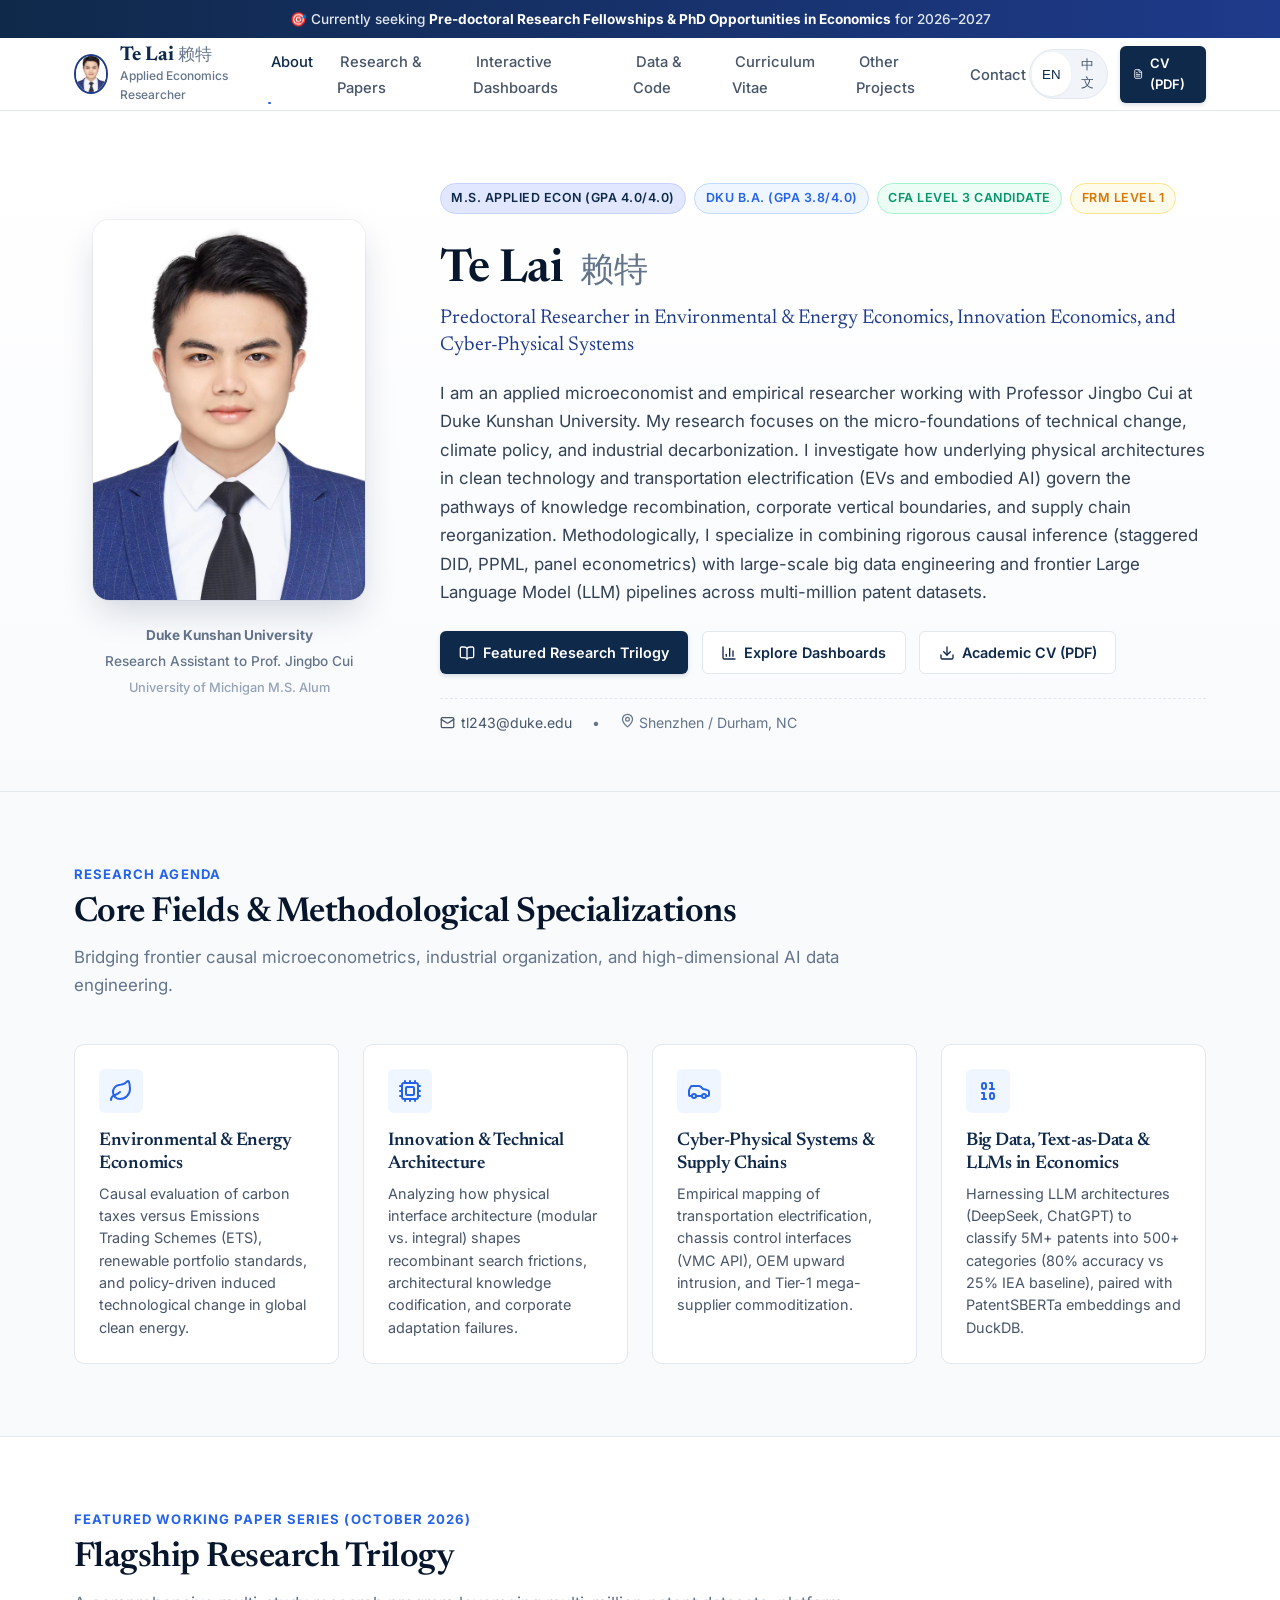
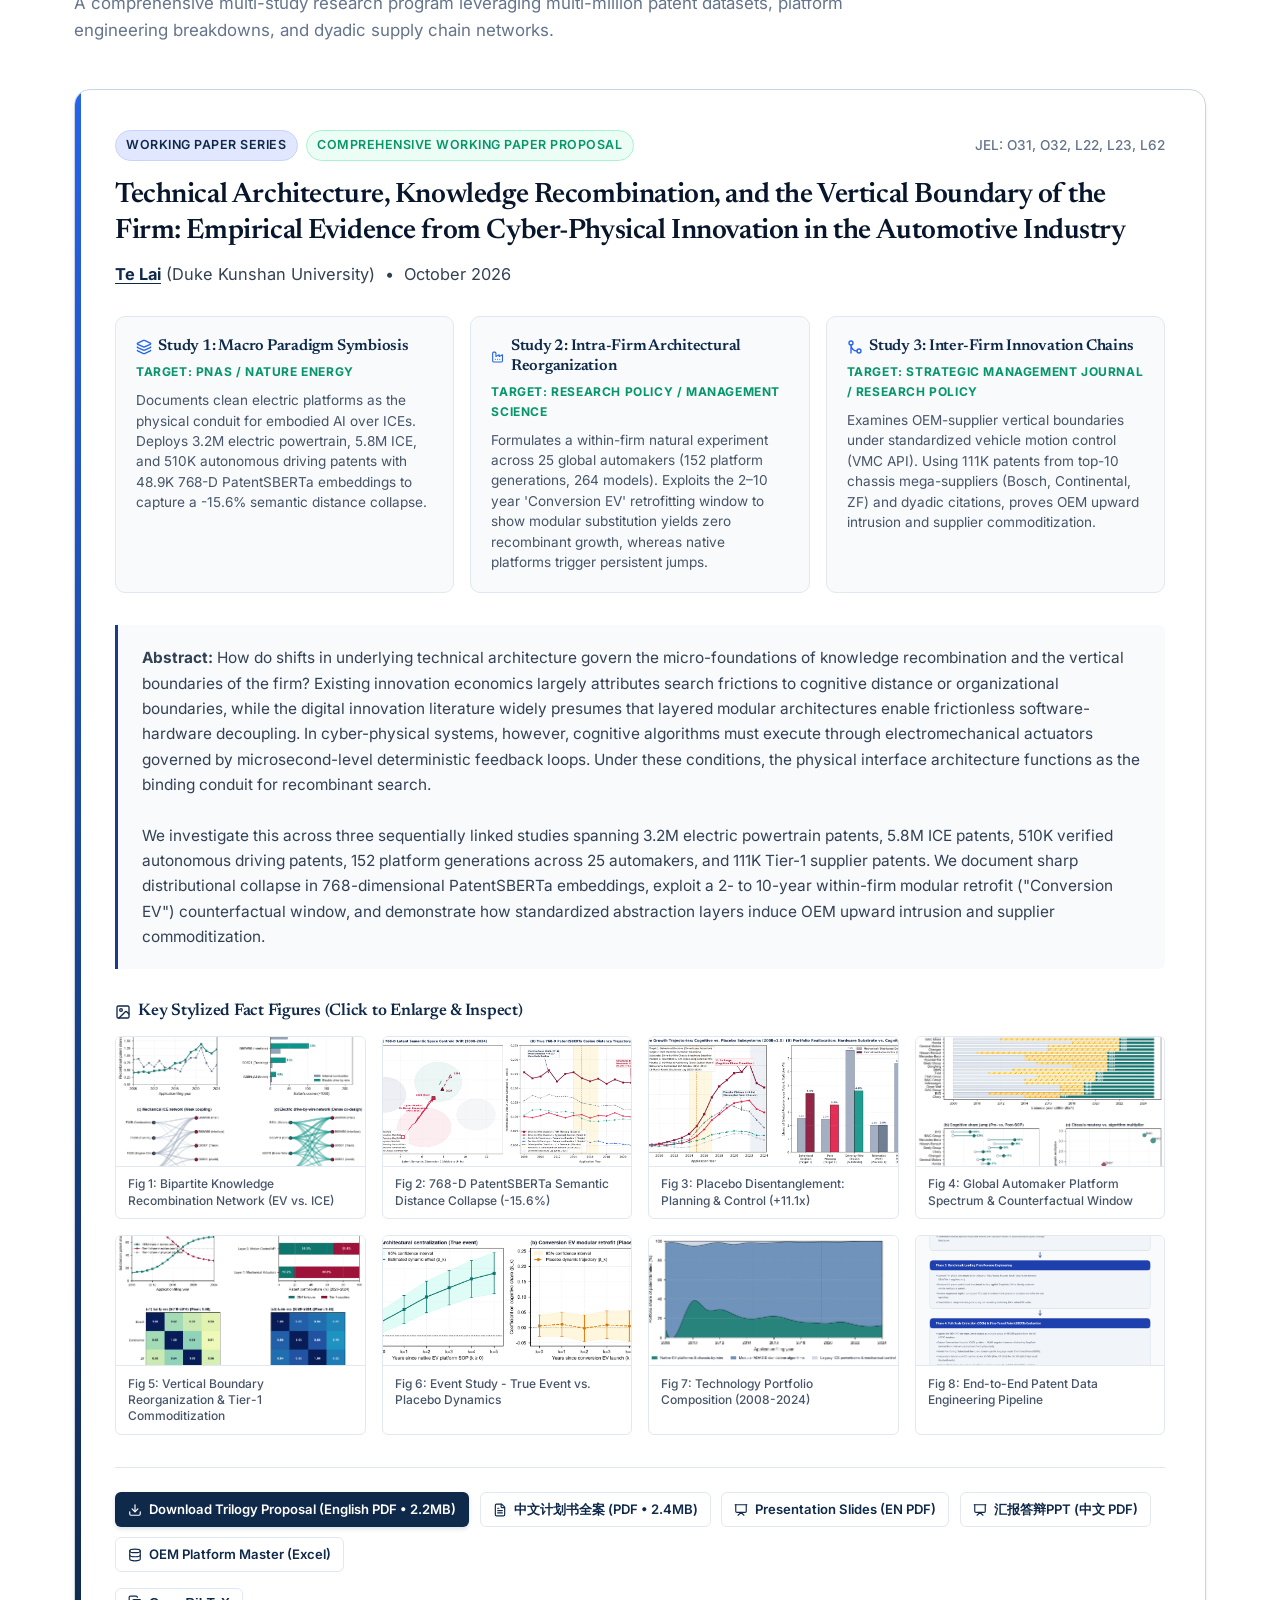
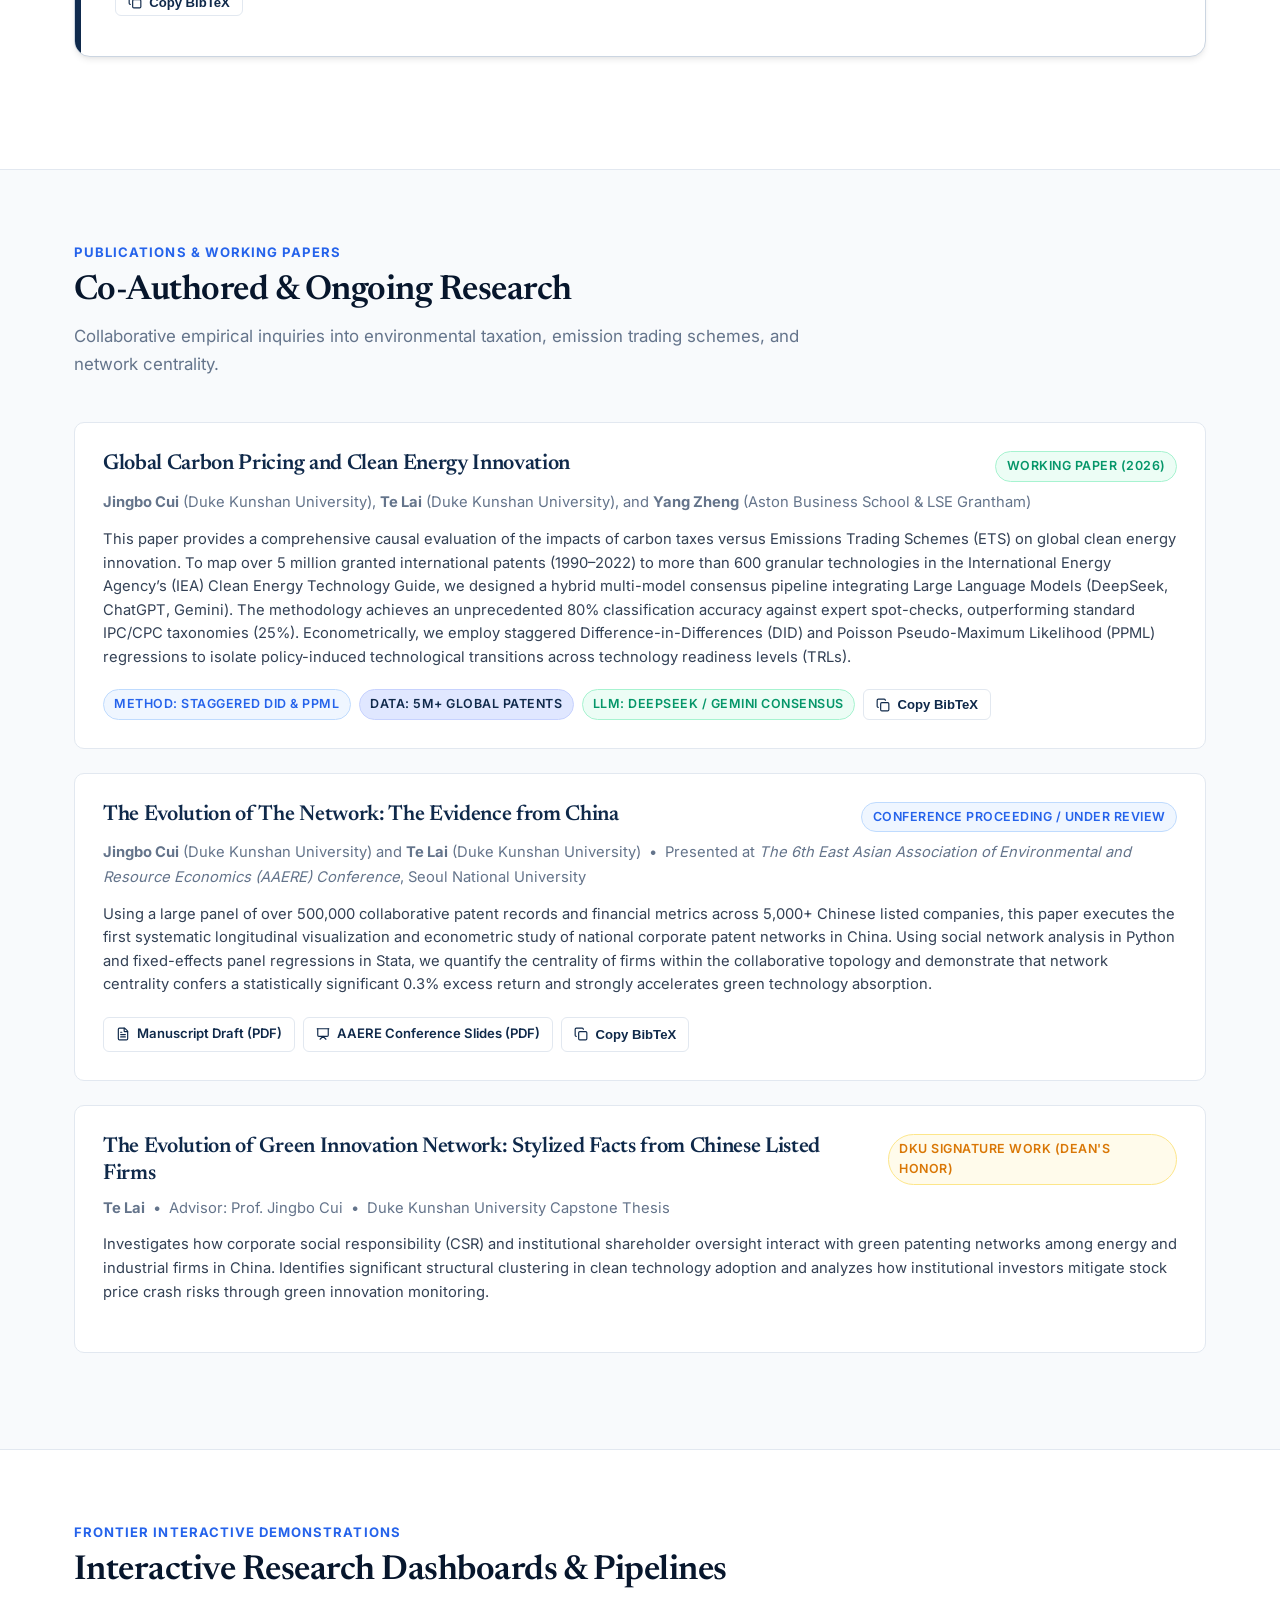
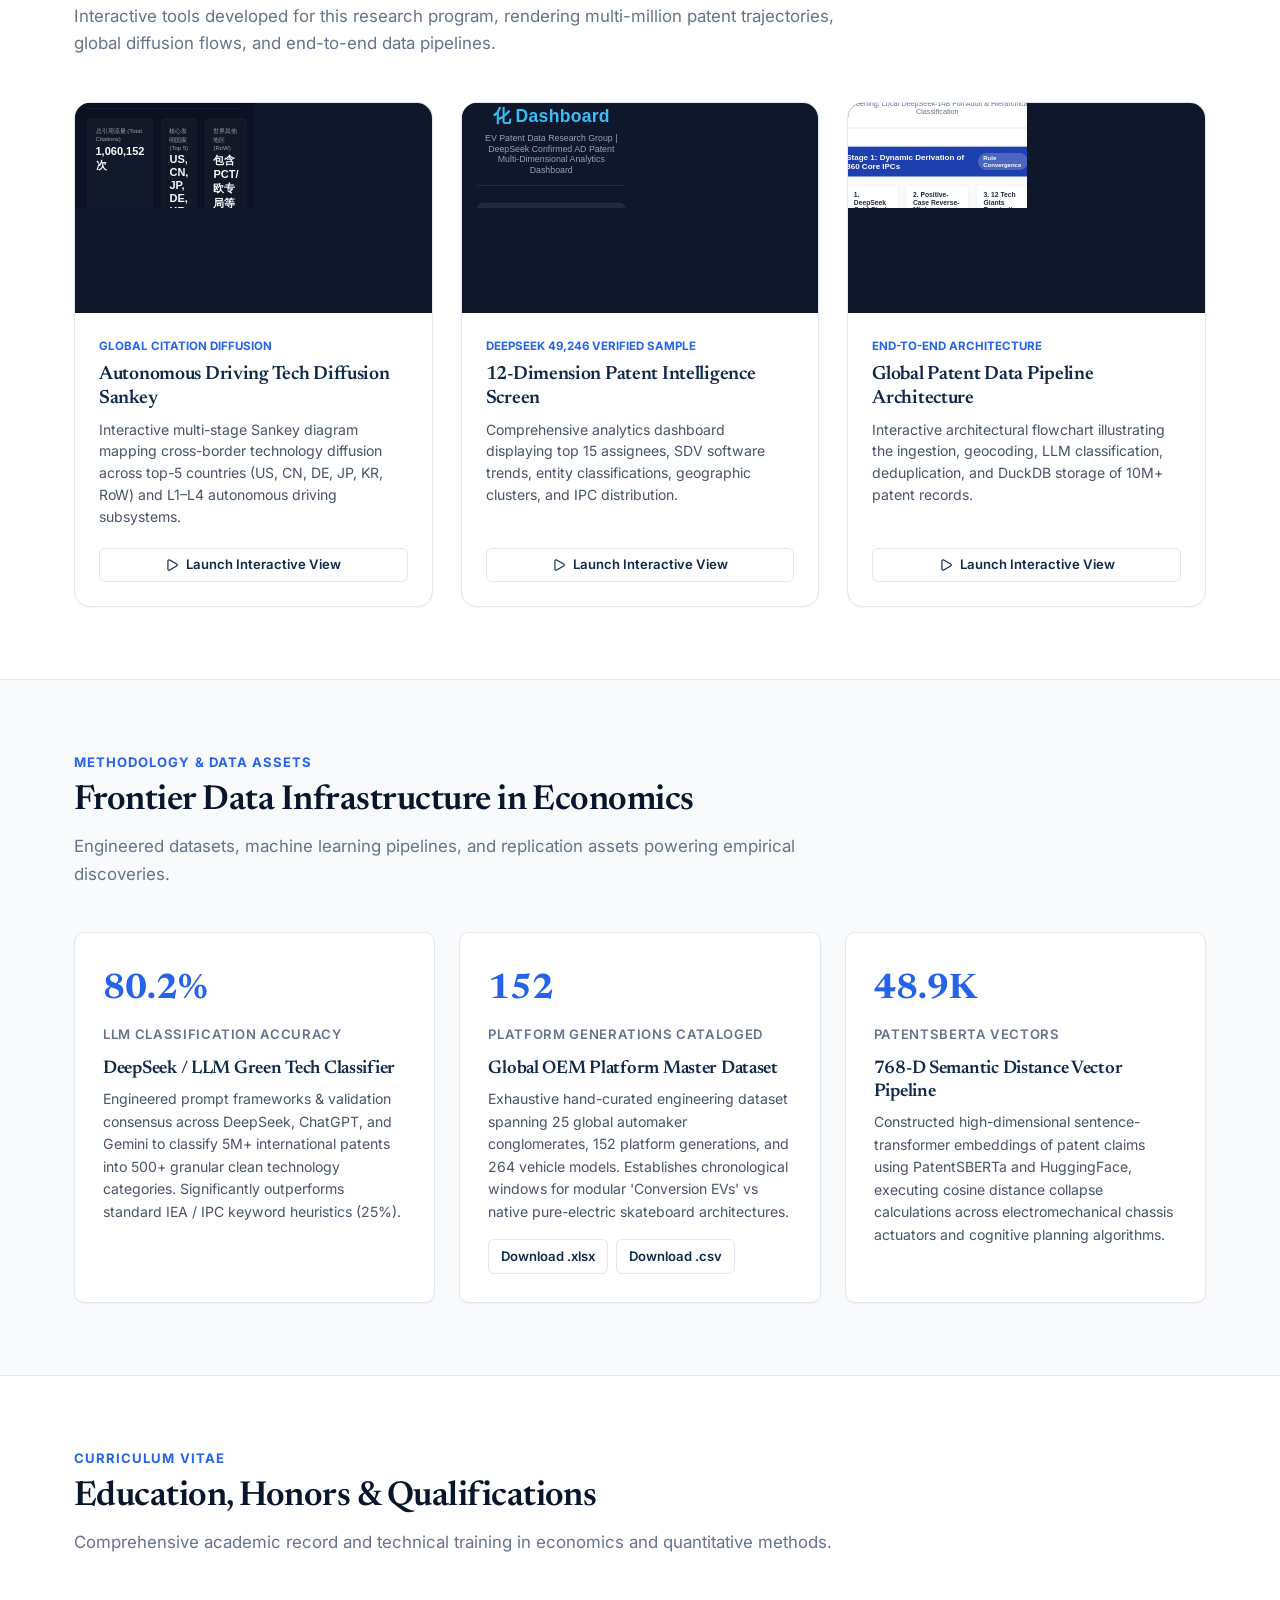
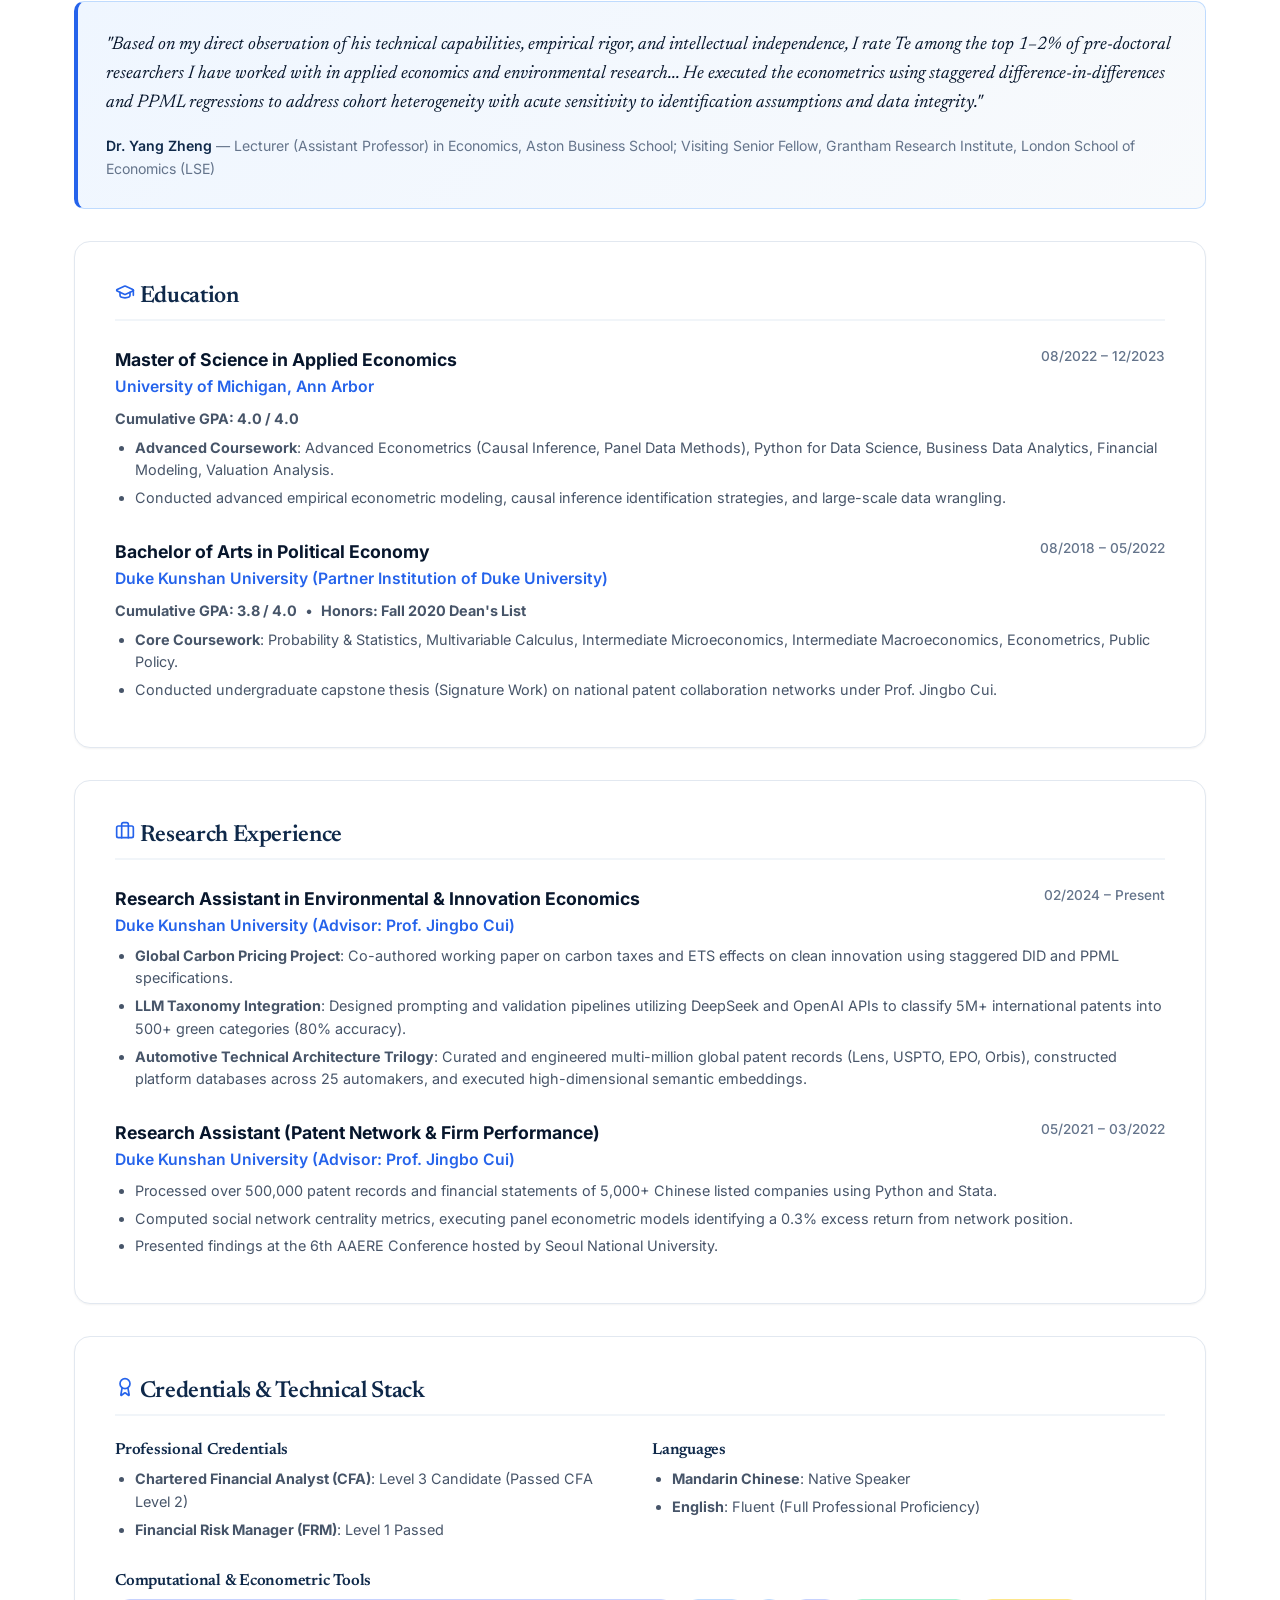
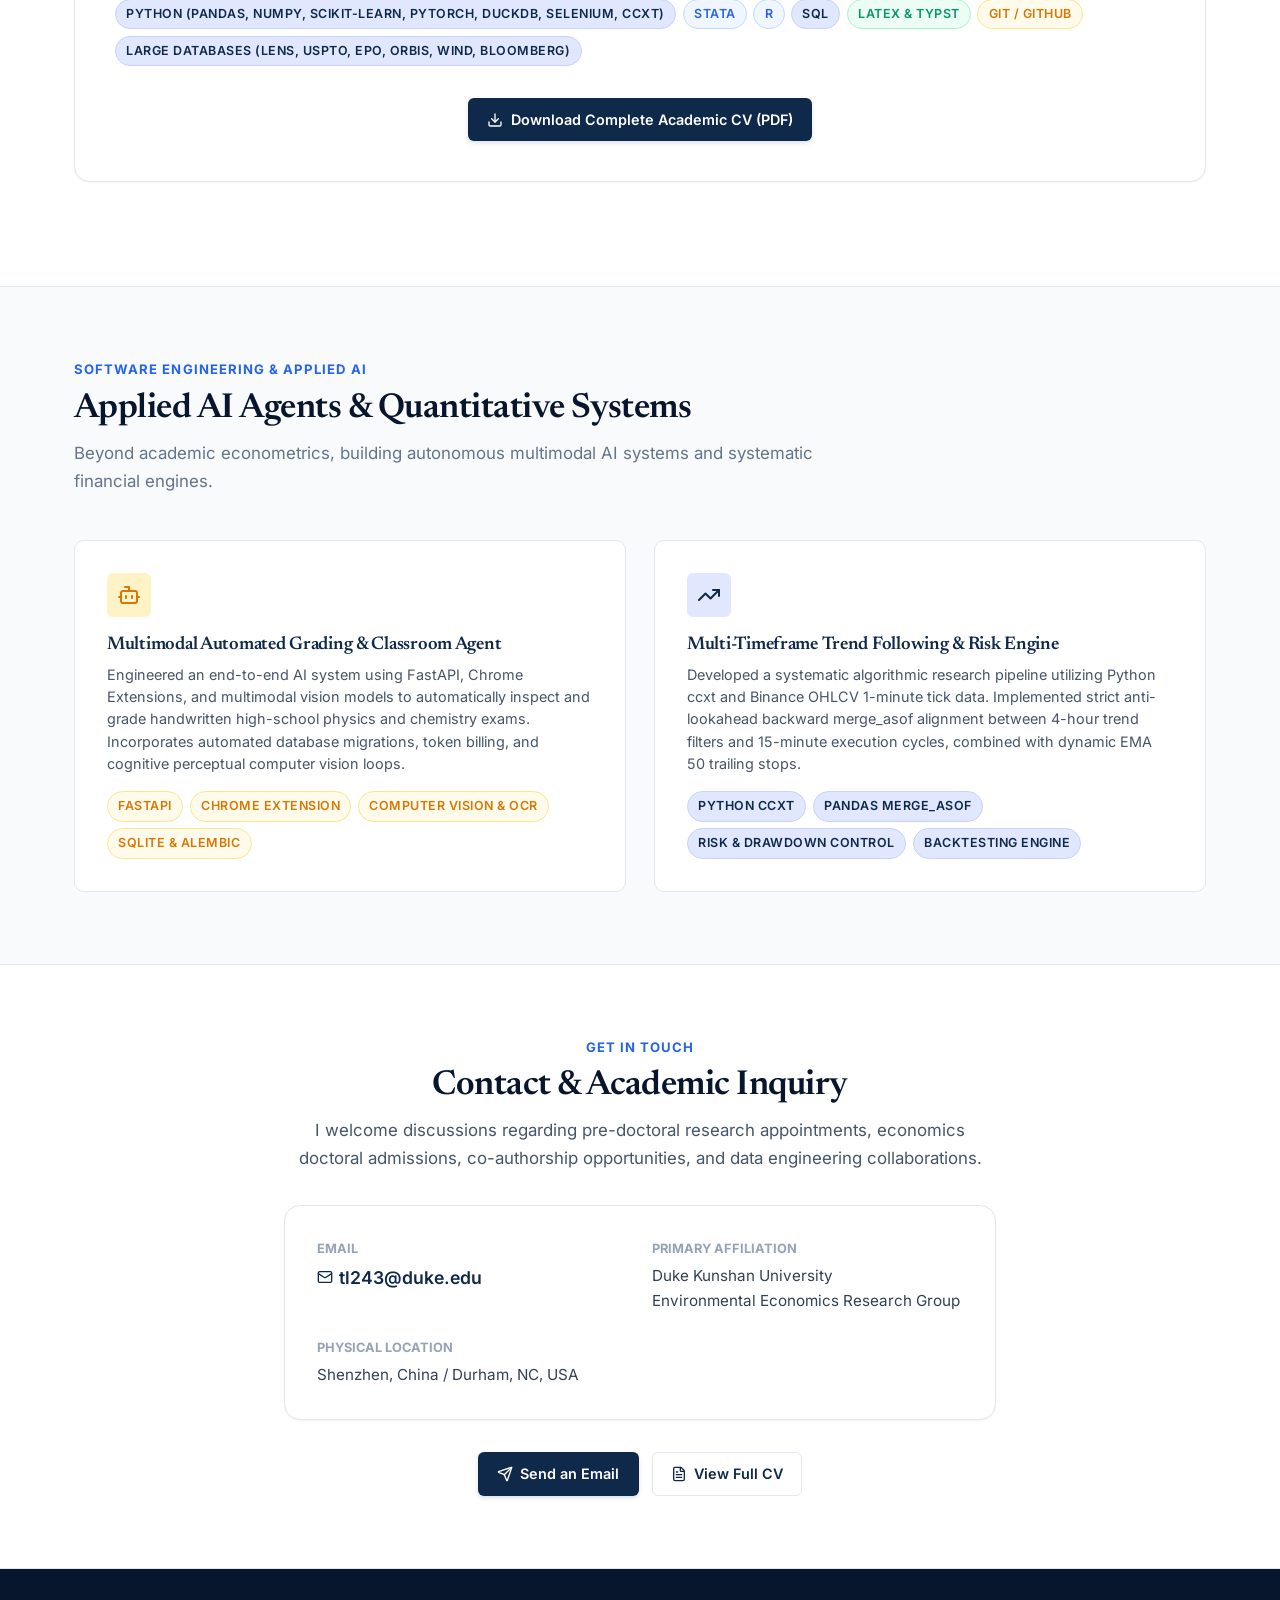
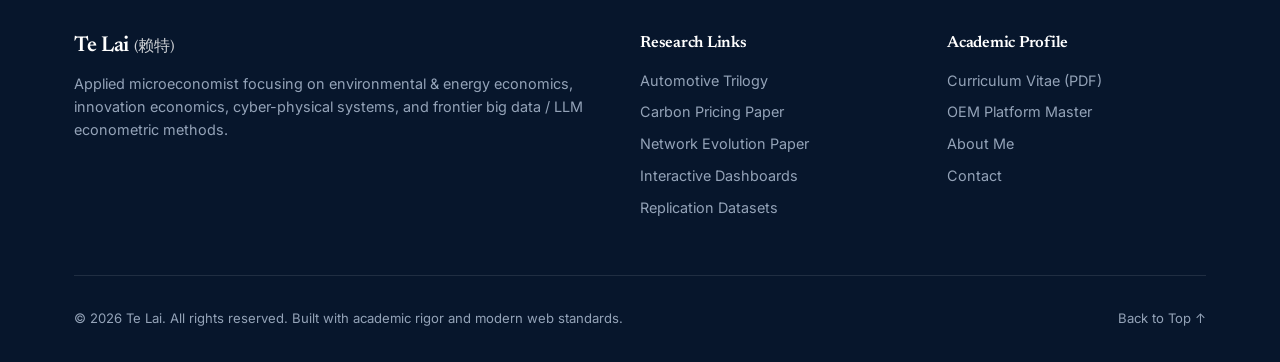
==== index.html @ 54828967 "Initial commit: academic research website" ====
<!DOCTYPE html>
<html lang="en">
<head>
  <meta charset="UTF-8">
  <meta name="viewport" content="width=device-width, initial-scale=1.0">
  <title>Te Lai (赖特) | Applied Economics & Innovation Research</title>
  <meta name="description" content="Personal academic research website of Te Lai (赖特), predoctoral researcher in applied microeconomics, environmental & energy economics, innovation economics, and cyber-physical systems.">
  <meta name="keywords" content="Te Lai, 赖特, Environmental Economics, Energy Economics, Innovation Economics, Autonomous Driving Patents, Clean Energy, EV Platforms, Applied Microeconomics">
  <meta name="author" content="Te Lai">

  <!-- Open Graph -->
  <meta property="og:title" content="Te Lai (赖特) - Academic Economics Research Portfolio">
  <meta property="og:description" content="Applied Microeconomics, Environmental & Energy Economics, Innovation Economics, and Frontier Big Data / LLM Methods.">
  <meta property="og:image" content="assets/images/Te_Lai.jpg">
  <meta property="og:type" content="website">

  <!-- Self-hosted fonts (no external CDN dependency) -->
  <link rel="stylesheet" href="assets/fonts.css">

  <!-- Lucide Icons (self-hosted) -->
  <script src="assets/js/lucide.min.js"></script>

  <!-- Custom Stylesheet -->
  <link rel="stylesheet" href="assets/css/style.css">
</head>
<body>

  <!-- Top Notification / Research Target Banner -->
  <div class="top-banner">
    <div class="container">
      <span data-en="🎯 Currently seeking <strong>Pre-doctoral Research Fellowships & PhD Opportunities in Economics</strong> for 2026–2027"
            data-cn="🎯 正在申请 <strong>2026–2027 年度经济学 Pre-doc 研究助理与经济学博士项目</strong>">
        🎯 Currently seeking <strong>Pre-doctoral Research Fellowships & PhD Opportunities in Economics</strong> for 2026–2027
      </span>
    </div>
  </div>

  <!-- Navbar -->
  <nav class="navbar">
    <div class="container nav-container">
      <a href="#about" class="nav-logo">
        <img src="assets/images/Te_Lai.jpg" alt="Te Lai" class="nav-avatar-mini">
        <div>
          <div class="nav-name">Te Lai <span style="font-weight:400; font-size:1.05rem; color:var(--slate-500);">赖特</span></div>
          <div class="nav-title" data-en="Applied Economics Researcher" data-cn="应用经济学研究学者">Applied Economics Researcher</div>
        </div>
      </a>

      <ul class="nav-links">
        <li><a href="#about" class="nav-link active" data-en="About" data-cn="关于我">About</a></li>
        <li><a href="#research" class="nav-link" data-en="Research & Papers" data-cn="研究论文">Research & Papers</a></li>
        <li><a href="#dashboards" class="nav-link" data-en="Interactive Dashboards" data-cn="交互式大屏">Interactive Dashboards</a></li>
        <li><a href="#methodology" class="nav-link" data-en="Data & Code" data-cn="数据与代码">Data & Code</a></li>
        <li><a href="#cv" class="nav-link" data-en="Curriculum Vitae" data-cn="学术简历">Curriculum Vitae</a></li>
        <li><a href="#projects" class="nav-link" data-en="Other Projects" data-cn="工程与量化">Other Projects</a></li>
        <li><a href="#contact" class="nav-link" data-en="Contact" data-cn="联系方式">Contact</a></li>
      </ul>

      <div class="nav-actions">
        <div class="lang-switch">
          <button class="lang-btn active" id="langEn">EN</button>
          <button class="lang-btn" id="langCn">中文</button>
        </div>
        <a href="assets/docs/CV_TeLai_Academic.pdf" target="_blank" class="btn btn-primary btn-sm">
          <i data-lucide="file-text" style="width:14px; height:14px;"></i>
          <span data-en="CV (PDF)" data-cn="下载CV">CV (PDF)</span>
        </a>
      </div>
    </div>
  </nav>

  <!-- Hero Section -->
  <section class="hero-section" id="about">
    <div class="container">
      <div class="hero-grid">
        <!-- Portrait Column -->
        <div class="hero-portrait-card">
          <div class="portrait-wrapper">
            <img src="assets/images/Te_Lai.jpg" alt="Te Lai Portrait" class="portrait-img">
          </div>
          <div class="portrait-affiliation-tag">
            <strong>Duke Kunshan University</strong>
            <span>Research Assistant to Prof. Jingbo Cui</span>
            <span style="color:var(--slate-400); font-size:0.8rem;">University of Michigan M.S. Alum</span>
          </div>
        </div>

        <!-- Bio Column -->
        <div class="hero-content">
          <div class="hero-credentials-row">
            <span class="badge badge-navy">M.S. Applied Econ (GPA 4.0/4.0)</span>
            <span class="badge badge-blue">DKU B.A. (GPA 3.8/4.0)</span>
            <span class="badge badge-emerald">CFA Level 3 Candidate</span>
            <span class="badge badge-amber">FRM Level 1</span>
          </div>

          <h1>Te Lai <span class="cn-name">赖特</span></h1>
          
          <div class="hero-subtitle" data-en="Predoctoral Researcher in Environmental & Energy Economics, Innovation Economics, and Cyber-Physical Systems"
               data-cn="环境与能源经济学、创新经济学与具身物理系统研究学者">
            Predoctoral Researcher in Environmental & Energy Economics, Innovation Economics, and Cyber-Physical Systems
          </div>

          <div class="hero-bio" data-en="I am an applied microeconomist and empirical researcher working with Professor Jingbo Cui at Duke Kunshan University. My research focuses on the micro-foundations of technical change, climate policy, and industrial decarbonization. I investigate how underlying physical architectures in clean technology and transportation electrification (EVs and embodied AI) govern the pathways of knowledge recombination, corporate vertical boundaries, and supply chain reorganization. Methodologically, I specialize in combining rigorous causal inference (staggered DID, PPML, panel econometrics) with large-scale big data engineering and frontier Large Language Model (LLM) pipelines across multi-million patent datasets."
               data-cn="我是昆山杜克大学（DKU）崔静波教授团队的应用微观经济学研究学者。我的核心研究聚焦于技术变革的微观基础、气候环境政策与产业脱碳转型。我探讨清洁能源与交通电动化（电动汽车底盘架构与车载具身AI）底层物理架构的演进如何深刻重塑跨领域知识重组、企业垂直边界与供应链分工格局。在研究方法上，我专长于将严谨的微观计量因果推断（交错双重差分、PPML、面板数据模型）与千万级大规模专利大数据工程及前沿大语言模型（LLM）微观分类框架深度融合。">
            I am an applied microeconomist and empirical researcher working with Professor Jingbo Cui at Duke Kunshan University. My research focuses on the micro-foundations of technical change, climate policy, and industrial decarbonization. I investigate how underlying physical architectures in clean technology and transportation electrification (EVs and embodied AI) govern the pathways of knowledge recombination, corporate vertical boundaries, and supply chain reorganization. Methodologically, I specialize in combining rigorous causal inference (staggered DID, PPML, panel econometrics) with large-scale big data engineering and frontier Large Language Model (LLM) pipelines across multi-million patent datasets.
          </div>

          <div class="hero-cta-row">
            <a href="#flagship" class="btn btn-primary">
              <i data-lucide="book-open" style="width:16px; height:16px;"></i>
              <span data-en="Featured Research Trilogy" data-cn="核心工作论文三部曲">Featured Research Trilogy</span>
            </a>
            <a href="#dashboards" class="btn btn-outline">
              <i data-lucide="bar-chart-3" style="width:16px; height:16px;"></i>
              <span data-en="Explore Dashboards" data-cn="交互可视化大屏">Explore Dashboards</span>
            </a>
            <a href="assets/docs/CV_TeLai_Academic.pdf" target="_blank" class="btn btn-outline">
              <i data-lucide="download" style="width:16px; height:16px;"></i>
              <span data-en="Academic CV (PDF)" data-cn="学术简历下载">Academic CV (PDF)</span>
            </a>
          </div>

          <div class="contact-quicklinks">
            <a href="mailto:tl243@duke.edu"><i data-lucide="mail" style="width:15px; height:15px;"></i> tl243@duke.edu</a>
            <span>•</span>
            <span><i data-lucide="map-pin" style="width:15px; height:15px;"></i> Shenzhen / Durham, NC</span>
          </div>
        </div>
      </div>
    </div>
  </section>

  <!-- Research Fields Grid -->
  <section class="section" id="fields">
    <div class="container">
      <div class="section-header">
        <span class="section-tag" data-en="Research Agenda" data-cn="研究方向">Research Agenda</span>
        <h2 class="section-title" data-en="Core Fields & Methodological Specializations" data-cn="核心研究领域与方法特长">Core Fields & Methodological Specializations</h2>
        <p class="section-desc" data-en="Bridging frontier causal microeconometrics, industrial organization, and high-dimensional AI data engineering."
           data-cn="融合前沿微观因果推断、产业组织理论与高维人工智能数据工程。">
          Bridging frontier causal microeconometrics, industrial organization, and high-dimensional AI data engineering.
        </p>
      </div>

      <div class="fields-grid">
        <div class="field-card">
          <div class="field-icon"><i data-lucide="leaf"></i></div>
          <h3 class="field-title" data-en="Environmental & Energy Economics" data-cn="环境与能源经济学">Environmental & Energy Economics</h3>
          <p class="field-desc" data-en="Causal evaluation of carbon taxes versus Emissions Trading Schemes (ETS), renewable portfolio standards, and policy-driven induced technological change in global clean energy."
             data-cn="量化评估全球碳税与碳排放权交易体系（ETS）对清洁能源创新的因果效应，研究可再生能源政策激励下的技术诱发效应。">
            Causal evaluation of carbon taxes versus Emissions Trading Schemes (ETS), renewable portfolio standards, and policy-driven induced technological change in global clean energy.
          </p>
        </div>

        <div class="field-card">
          <div class="field-icon"><i data-lucide="cpu"></i></div>
          <h3 class="field-title" data-en="Innovation & Technical Architecture" data-cn="技术创新与产品架构">Innovation & Technical Architecture</h3>
          <p class="field-desc" data-en="Analyzing how physical interface architecture (modular vs. integral) shapes recombinant search frictions, architectural knowledge codification, and corporate adaptation failures."
             data-cn="检验产品物理接口架构（模块化与集成化）如何约束知识重组搜索，探讨架构知识固化对传统企业转型的阻碍与机制。">
            Analyzing how physical interface architecture (modular vs. integral) shapes recombinant search frictions, architectural knowledge codification, and corporate adaptation failures.
          </p>
        </div>

        <div class="field-card">
          <div class="field-icon"><i data-lucide="car"></i></div>
          <h3 class="field-title" data-en="Cyber-Physical Systems & Supply Chains" data-cn="交通电动化与具身AI创新">Cyber-Physical Systems & Supply Chains</h3>
          <p class="field-desc" data-en="Empirical mapping of transportation electrification, chassis control interfaces (VMC API), OEM upward intrusion, and Tier-1 mega-supplier commoditization."
             data-cn="全景追踪交通电动化供应链，实证检验智能底盘控制接口标准化、整车厂知识向上渗透及核心一级供应商技术同质化退守。">
            Empirical mapping of transportation electrification, chassis control interfaces (VMC API), OEM upward intrusion, and Tier-1 mega-supplier commoditization.
          </p>
        </div>

        <div class="field-card">
          <div class="field-icon"><i data-lucide="binary"></i></div>
          <h3 class="field-title" data-en="Big Data, Text-as-Data & LLMs in Economics" data-cn="大数据、文本分析与计量经济学">Big Data, Text-as-Data & LLMs in Economics</h3>
          <p class="field-desc" data-en="Harnessing LLM architectures (DeepSeek, ChatGPT) to classify 5M+ patents into 500+ categories (80% accuracy vs 25% IEA baseline), paired with PatentSBERTa embeddings and DuckDB."
             data-cn="构建基于大语言模型的微观专利分类验证管线，实现500万件专利的500+细分类目标注（准确率达80%，远超IEA基线25%），结合高维语义嵌入。">
            Harnessing LLM architectures (DeepSeek, ChatGPT) to classify 5M+ patents into 500+ categories (80% accuracy vs 25% IEA baseline), paired with PatentSBERTa embeddings and DuckDB.
          </p>
        </div>
      </div>
    </div>
  </section>

  <!-- Featured Working Paper Section (The Trilogy) -->
  <section class="section section-alt" id="flagship">
    <div class="container">
      <div class="section-header">
        <span class="section-tag" data-en="Featured Working Paper Series (October 2026)" data-cn="重点工作论文三部曲（2026年10月）">Featured Working Paper Series (October 2026)</span>
        <h2 class="section-title" data-en="Flagship Research Trilogy" data-cn="核心学术代表作：汽车技术架构与知识重组">Flagship Research Trilogy</h2>
        <p class="section-desc" data-en="A comprehensive multi-study research program leveraging multi-million patent datasets, platform engineering breakdowns, and dyadic supply chain networks."
           data-cn="基于全量专利微观库、25家全球车企152个平台三维工程拆解库及供应链对偶网络的大型系列研究体系。">
          A comprehensive multi-study research program leveraging multi-million patent datasets, platform engineering breakdowns, and dyadic supply chain networks.
        </p>
      </div>

      <!-- Main Trilogy Card -->
      <div class="featured-paper-card">
        <div class="paper-meta-top">
          <div style="display:flex; gap:0.5rem; align-items:center;">
            <span class="badge badge-navy">Working Paper Series</span>
            <span class="badge badge-emerald">Comprehensive Working Paper Proposal</span>
          </div>
          <span style="font-size:0.85rem; color:var(--slate-500); font-weight:500;">JEL: O31, O32, L22, L23, L62</span>
        </div>

        <h3 class="paper-title">
          Technical Architecture, Knowledge Recombination, and the Vertical Boundary of the Firm: Empirical Evidence from Cyber-Physical Innovation in the Automotive Industry
        </h3>

        <div class="paper-authors">
          <strong>Te Lai</strong> (Duke Kunshan University) &nbsp;•&nbsp; October 2026
        </div>

        <!-- The 3 Sequential Studies -->
        <div class="trilogy-tabs">
          <div class="trilogy-box">
            <h4><i data-lucide="layers" style="width:16px; height:16px; color:var(--accent);"></i> Study 1: Macro Paradigm Symbiosis</h4>
            <div class="trilogy-target">Target: PNAS / Nature Energy</div>
            <p class="trilogy-desc" data-en="Documents clean electric platforms as the physical conduit for embodied AI over ICEs. Deploys 3.2M electric powertrain, 5.8M ICE, and 510K autonomous driving patents with 48.9K 768-D PatentSBERTa embeddings to capture a -15.6% semantic distance collapse."
               data-cn="揭示清洁纯电架构作为具身AI物理底座的必然性。基于320.8万动力总成专利与51万自动驾驶专利全库，发现768维语义距离呈现-15.6%的断崖式坍缩收敛。">
              Documents clean electric platforms as the physical conduit for embodied AI over ICEs. Deploys 3.2M electric powertrain, 5.8M ICE, and 510K autonomous driving patents with 48.9K 768-D PatentSBERTa embeddings to capture a -15.6% semantic distance collapse.
            </p>
          </div>

          <div class="trilogy-box">
            <h4><i data-lucide="factory" style="width:16px; height:16px; color:var(--accent);"></i> Study 2: Intra-Firm Architectural Reorganization</h4>
            <div class="trilogy-target">Target: Research Policy / Management Science</div>
            <p class="trilogy-desc" data-en="Formulates a within-firm natural experiment across 25 global automakers (152 platform generations, 264 models). Exploits the 2–10 year 'Conversion EV' retrofitting window to show modular substitution yields zero recombinant growth, whereas native platforms trigger persistent jumps."
               data-cn="构建全球25家车企152个平台代际的自然实验。利用16家传统车企2-10年的“油改电”过渡反事实窗口，证明模块拼凑陷入停滞，而原生平台重构触发结构性爆发。">
              Formulates a within-firm natural experiment across 25 global automakers (152 platform generations, 264 models). Exploits the 2–10 year 'Conversion EV' retrofitting window to show modular substitution yields zero recombinant growth, whereas native platforms trigger persistent jumps.
            </p>
          </div>

          <div class="trilogy-box">
            <h4><i data-lucide="git-merge" style="width:16px; height:16px; color:var(--accent);"></i> Study 3: Inter-Firm Innovation Chains</h4>
            <div class="trilogy-target">Target: Strategic Management Journal / Research Policy</div>
            <p class="trilogy-desc" data-en="Examines OEM-supplier vertical boundaries under standardized vehicle motion control (VMC API). Using 111K patents from top-10 chassis mega-suppliers (Bosch, Continental, ZF) and dyadic citations, proves OEM upward intrusion and supplier commoditization."
               data-cn="检验底层控制接口标准化对车企与一级供应商边界的重构。依托前十大底盘Tier-1全量专利库与双向引用网络，证实整车厂向上侵入控制算法，供应商向机电硬件退守并同质化。">
              Examines OEM-supplier vertical boundaries under standardized vehicle motion control (VMC API). Using 111K patents from top-10 chassis mega-suppliers (Bosch, Continental, ZF) and dyadic citations, proves OEM upward intrusion and supplier commoditization.
            </p>
          </div>
        </div>

        <!-- Abstract -->
        <div class="paper-abstract">
          <strong>Abstract:</strong> How do shifts in underlying technical architecture govern the micro-foundations of knowledge recombination and the vertical boundaries of the firm? Existing innovation economics largely attributes search frictions to cognitive distance or organizational boundaries, while the digital innovation literature widely presumes that layered modular architectures enable frictionless software-hardware decoupling. In cyber-physical systems, however, cognitive algorithms must execute through electromechanical actuators governed by microsecond-level deterministic feedback loops. Under these conditions, the physical interface architecture functions as the binding conduit for recombinant search.
          <br><br>
          We investigate this across three sequentially linked studies spanning 3.2M electric powertrain patents, 5.8M ICE patents, 510K verified autonomous driving patents, 152 platform generations across 25 automakers, and 111K Tier-1 supplier patents. We document sharp distributional collapse in 768-dimensional PatentSBERTa embeddings, exploit a 2- to 10-year within-firm modular retrofit ("Conversion EV") counterfactual window, and demonstrate how standardized abstraction layers induce OEM upward intrusion and supplier commoditization.
        </div>

        <!-- Stylized Fact Figures Preview Gallery -->
        <div class="paper-figures-preview">
          <h4><i data-lucide="image" style="width:16px; height:16px;"></i> Key Stylized Fact Figures (Click to Enlarge & Inspect)</h4>
          <div class="figures-grid">
            <div class="figure-thumb" data-figure="fig1">
              <img src="assets/images/Fig1_bipartite_network.png" alt="Fig 1 Bipartite Network">
              <div class="figure-caption">Fig 1: Bipartite Knowledge Recombination Network (EV vs. ICE)</div>
            </div>

            <div class="figure-thumb" data-figure="fig2">
              <img src="assets/images/Fig2_semantic_distance_collapse.png" alt="Fig 2 Semantic Distance">
              <div class="figure-caption">Fig 2: 768-D PatentSBERTa Semantic Distance Collapse (-15.6%)</div>
            </div>

            <div class="figure-thumb" data-figure="fig3">
              <img src="assets/images/Fig3_placebo_trajectory.png" alt="Fig 3 Placebo Trajectory">
              <div class="figure-caption">Fig 3: Placebo Disentanglement: Planning & Control (+11.1x)</div>
            </div>

            <div class="figure-thumb" data-figure="fig4">
              <img src="assets/images/Fig4_oem_platform_transition.png" alt="Fig 4 OEM Platform Spectrum">
              <div class="figure-caption">Fig 4: Global Automaker Platform Spectrum & Counterfactual Window</div>
            </div>

            <div class="figure-thumb" data-figure="fig5">
              <img src="assets/images/Fig5_tier1_boundary.png" alt="Fig 5 Tier-1 Boundary Reorganization">
              <div class="figure-caption">Fig 5: Vertical Boundary Reorganization & Tier-1 Commoditization</div>
            </div>

            <div class="figure-thumb" data-figure="fig_event">
              <img src="assets/images/Fig4_event_study.png" alt="Event Study: True vs Placebo">
              <div class="figure-caption">Fig 6: Event Study - True Event vs. Placebo Dynamics</div>
            </div>

            <div class="figure-thumb" data-figure="fig_paradigm">
              <img src="assets/images/Fig1_sankey_paradigm.png" alt="Technology Portfolio Composition 2008-2024">
              <div class="figure-caption">Fig 7: Technology Portfolio Composition (2008-2024)</div>
            </div>
            <div class="figure-thumb" data-figure="fig_pipeline">
              <img src="assets/images/EV_Pipeline_Flowchart_EN.png" alt="Data Engineering Pipeline">
              <div class="figure-caption">Fig 8: End-to-End Patent Data Engineering Pipeline</div>
            </div>
          </div>
        </div>

        <!-- Action Buttons -->
        <div class="paper-actions-bar">
          <div class="paper-buttons">
            <a href="assets/docs/Technical_Architecture_and_Embodied_AI_Trilogy_Proposal.pdf" target="_blank" class="btn btn-primary btn-sm">
              <i data-lucide="download" style="width:14px; height:14px;"></i> Download Trilogy Proposal (English PDF • 2.2MB)
            </a>
            <a href="assets/docs/Technical_Architecture_and_Embodied_AI_Trilogy_Proposal_CN.pdf" target="_blank" class="btn btn-outline btn-sm">
              <i data-lucide="file-text" style="width:14px; height:14px;"></i> 中文计划书全案 (PDF • 2.4MB)
            </a>
            <a href="assets/docs/presentation_academic_en.pdf" target="_blank" class="btn btn-outline btn-sm">
              <i data-lucide="presentation" style="width:14px; height:14px;"></i> Presentation Slides (EN PDF)
            </a>
            <a href="assets/docs/presentation_academic.pdf" target="_blank" class="btn btn-outline btn-sm">
              <i data-lucide="presentation" style="width:14px; height:14px;"></i> 汇报答辩PPT (中文 PDF)
            </a>
            <a href="assets/docs/oem_platform_master_v1.xlsx" download class="btn btn-outline btn-sm">
              <i data-lucide="database" style="width:14px; height:14px;"></i> OEM Platform Master (Excel)
            </a>
          </div>

          <button class="btn btn-outline btn-sm" data-bibtex="bib_trilogy">
            <i data-lucide="copy" style="width:14px; height:14px;"></i> Copy BibTeX
          </button>
        </div>
      </div>
    </div>
  </section>

  <!-- Working Papers & Academic Research -->
  <section class="section" id="research">
    <div class="container">
      <div class="section-header">
        <span class="section-tag" data-en="Publications & Working Papers" data-cn="学术论著与工作论文">Publications & Working Papers</span>
        <h2 class="section-title" data-en="Co-Authored & Ongoing Research" data-cn="合作论文与在研项目">Co-Authored & Ongoing Research</h2>
        <p class="section-desc" data-en="Collaborative empirical inquiries into environmental taxation, emission trading schemes, and network centrality."
           data-cn="在环境税制、碳交易机制及产业网络溢出领域的实证合作研究。">
          Collaborative empirical inquiries into environmental taxation, emission trading schemes, and network centrality.
        </p>
      </div>

      <!-- Working Paper 2: Carbon Pricing -->
      <div class="working-paper-item">
        <div class="wp-header">
          <h3 class="wp-title">Global Carbon Pricing and Clean Energy Innovation</h3>
          <span class="badge badge-emerald">Working Paper (2026)</span>
        </div>
        <div class="wp-meta">
          <strong>Jingbo Cui</strong> (Duke Kunshan University), <strong>Te Lai</strong> (Duke Kunshan University), and <strong>Yang Zheng</strong> (Aston Business School & LSE Grantham)
        </div>
        <div class="wp-abstract" data-en="This paper provides a comprehensive causal evaluation of the impacts of carbon taxes versus Emissions Trading Schemes (ETS) on global clean energy innovation. To map over 5 million granted international patents (1990–2022) to more than 600 granular technologies in the International Energy Agency’s (IEA) Clean Energy Technology Guide, we designed a hybrid multi-model consensus pipeline integrating Large Language Models (DeepSeek, ChatGPT, Gemini). The methodology achieves an unprecedented 80% classification accuracy against expert spot-checks, outperforming standard IPC/CPC taxonomies (25%). Econometrically, we employ staggered Difference-in-Differences (DID) and Poisson Pseudo-Maximum Likelihood (PPML) regressions to isolate policy-induced technological transitions across technology readiness levels (TRLs)."
             data-cn="本文系统实证评估了全球碳税与碳排放权交易体系（ETS）对清洁能源技术创新的因果影响。为将全球1990至2022年超500万件授权专利精准对齐至国际能源署（IEA）清洁技术指南的600+细分类目，我们设计了融合DeepSeek、ChatGPT与Gemini的大模型多智能体共识分类管线，专家抽样验证准确率达80%，显著超越传统IPC/CPC基准（25%）。计量上采用交错双重差分（Staggered DID）与泊松伪最大似然估计（PPML），检验政策工具在不同技术成熟度（TRL）上的非对称激励。">
          This paper provides a comprehensive causal evaluation of the impacts of carbon taxes versus Emissions Trading Schemes (ETS) on global clean energy innovation. To map over 5 million granted international patents (1990–2022) to more than 600 granular technologies in the International Energy Agency’s (IEA) Clean Energy Technology Guide, we designed a hybrid multi-model consensus pipeline integrating Large Language Models (DeepSeek, ChatGPT, Gemini). The methodology achieves an unprecedented 80% classification accuracy against expert spot-checks, outperforming standard IPC/CPC taxonomies (25%). Econometrically, we employ staggered Difference-in-Differences (DID) and Poisson Pseudo-Maximum Likelihood (PPML) regressions to isolate policy-induced technological transitions across technology readiness levels (TRLs).
        </div>
        <div class="wp-actions">
          <span class="badge badge-blue">Method: Staggered DID & PPML</span>
          <span class="badge badge-navy">Data: 5M+ Global Patents</span>
          <span class="badge badge-emerald">LLM: DeepSeek / Gemini Consensus</span>
          <button class="btn btn-outline btn-sm" data-bibtex="bib_carbon">
            <i data-lucide="copy" style="width:14px; height:14px;"></i> Copy BibTeX
          </button>
        </div>
      </div>

      <!-- Working Paper 3: Patent Network Evolution -->
      <div class="working-paper-item">
        <div class="wp-header">
          <h3 class="wp-title">The Evolution of The Network: The Evidence from China</h3>
          <span class="badge badge-blue">Conference Proceeding / Under Review</span>
        </div>
        <div class="wp-meta">
          <strong>Jingbo Cui</strong> (Duke Kunshan University) and <strong>Te Lai</strong> (Duke Kunshan University) &nbsp;•&nbsp; Presented at <em>The 6th East Asian Association of Environmental and Resource Economics (AAERE) Conference</em>, Seoul National University
        </div>
        <div class="wp-abstract" data-en="Using a large panel of over 500,000 collaborative patent records and financial metrics across 5,000+ Chinese listed companies, this paper executes the first systematic longitudinal visualization and econometric study of national corporate patent networks in China. Using social network analysis in Python and fixed-effects panel regressions in Stata, we quantify the centrality of firms within the collaborative topology and demonstrate that network centrality confers a statistically significant 0.3% excess return and strongly accelerates green technology absorption."
             data-cn="基于中国5000余家上市公司超过50万条合作专利与财务面板数据，本文首次系统绘制了中国企业专利协作网络的长期演变图景。结合Python社交网络分析算法与Stata高维固定效应面板回归，量化测算了企业网络中心度指标，证实网络中心位置能带来0.3%的显著超额收益，并显著加速绿色低碳技术的跨企业溢出与吸收。">
          Using a large panel of over 500,000 collaborative patent records and financial metrics across 5,000+ Chinese listed companies, this paper executes the first systematic longitudinal visualization and econometric study of national corporate patent networks in China. Using social network analysis in Python and fixed-effects panel regressions in Stata, we quantify the centrality of firms within the collaborative topology and demonstrate that network centrality confers a statistically significant 0.3% excess return and strongly accelerates green technology absorption.
        </div>
        <div class="wp-actions">
          <a href="assets/docs/greennetwork_paper.pdf" target="_blank" class="btn btn-outline btn-sm">
            <i data-lucide="file-text" style="width:14px; height:14px;"></i> Manuscript Draft (PDF)
          </a>
          <a href="assets/docs/AAERE_Conference_Slides.pdf" target="_blank" class="btn btn-outline btn-sm">
            <i data-lucide="presentation" style="width:14px; height:14px;"></i> AAERE Conference Slides (PDF)
          </a>
          <button class="btn btn-outline btn-sm" data-bibtex="bib_network">
            <i data-lucide="copy" style="width:14px; height:14px;"></i> Copy BibTeX
          </button>
        </div>
      </div>

      <!-- Undergraduate Thesis / Signature Work -->
      <div class="working-paper-item">
        <div class="wp-header">
          <h3 class="wp-title">The Evolution of Green Innovation Network: Stylized Facts from Chinese Listed Firms</h3>
          <span class="badge badge-amber">DKU Signature Work (Dean's Honor)</span>
        </div>
        <div class="wp-meta">
          <strong>Te Lai</strong> &nbsp;•&nbsp; Advisor: Prof. Jingbo Cui &nbsp;•&nbsp; Duke Kunshan University Capstone Thesis
        </div>
        <div class="wp-abstract" data-en="Investigates how corporate social responsibility (CSR) and institutional shareholder oversight interact with green patenting networks among energy and industrial firms in China. Identifies significant structural clustering in clean technology adoption and analyzes how institutional investors mitigate stock price crash risks through green innovation monitoring."
             data-cn="探讨企业社会责任（CSR）与机构投资者监督如何在中国能源与工业企业的绿色专利协作网络中发挥治理效应。揭示了清洁技术采纳中的显著结构性聚类特征，阐释了机构投资者如何通过绿色创新引导缓解股价崩盘风险。">
          Investigates how corporate social responsibility (CSR) and institutional shareholder oversight interact with green patenting networks among energy and industrial firms in China. Identifies significant structural clustering in clean technology adoption and analyzes how institutional investors mitigate stock price crash risks through green innovation monitoring.
        </div>
      </div>
    </div>
  </section>

  <!-- Interactive Visualizations & Dashboards Section -->
  <section class="section section-alt" id="dashboards">
    <div class="container">
      <div class="section-header">
        <span class="section-tag" data-en="Frontier Interactive Demonstrations" data-cn="前沿交互可视化展台">Frontier Interactive Demonstrations</span>
        <h2 class="section-title" data-en="Interactive Research Dashboards & Pipelines" data-cn="交互式研究大屏与技术扩散分析">Interactive Research Dashboards & Pipelines</h2>
        <p class="section-desc" data-en="Interactive tools developed for this research program, rendering multi-million patent trajectories, global diffusion flows, and end-to-end data pipelines."
           data-cn="为本课题专门研发的交互式分析大屏，动态呈现千万级专利轨迹、全球技术扩散桑基图与端到端数据管线。">
          Interactive tools developed for this research program, rendering multi-million patent trajectories, global diffusion flows, and end-to-end data pipelines.
        </p>
      </div>

      <div class="dashboards-grid">
        <!-- Dashboard 1: Sankey -->
        <div class="dashboard-card">
          <div class="dashboard-preview">
            <iframe src="dashboards/autodriving_technology_diffusion_sankey.html" title="Sankey Preview" loading="lazy"></iframe>
            <div class="dashboard-preview-overlay">
              <a href="dashboards/autodriving_technology_diffusion_sankey.html" target="_blank" class="btn btn-primary btn-sm">
                <i data-lucide="external-link" style="width:14px; height:14px;"></i> Open Fullscreen
              </a>
            </div>
          </div>
          <div class="dashboard-body">
            <span class="dashboard-badge">Global Citation Diffusion</span>
            <h3 class="dashboard-title">Autonomous Driving Tech Diffusion Sankey</h3>
            <p class="dashboard-desc" data-en="Interactive multi-stage Sankey diagram mapping cross-border technology diffusion across top-5 countries (US, CN, DE, JP, KR, RoW) and L1–L4 autonomous driving subsystems."
               data-cn="交互式多阶段技术扩散桑基图，追踪中美德日韩及全球其他地区在自动驾驶L1-L4层级核心技术上的跨国引用流动。">
              Interactive multi-stage Sankey diagram mapping cross-border technology diffusion across top-5 countries (US, CN, DE, JP, KR, RoW) and L1–L4 autonomous driving subsystems.
            </p>
            <a href="dashboards/autodriving_technology_diffusion_sankey.html" target="_blank" class="btn btn-outline btn-sm">
              <i data-lucide="play" style="width:14px; height:14px;"></i> Launch Interactive View
            </a>
          </div>
        </div>

        <!-- Dashboard 2: 12-Theme Big Screen -->
        <div class="dashboard-card">
          <div class="dashboard-preview">
            <iframe src="dashboards/index_12theme_dashboard.html" title="12-Theme Big Screen Preview" loading="lazy"></iframe>
            <div class="dashboard-preview-overlay">
              <a href="dashboards/index_12theme_dashboard.html" target="_blank" class="btn btn-primary btn-sm">
                <i data-lucide="external-link" style="width:14px; height:14px;"></i> Open Fullscreen
              </a>
            </div>
          </div>
          <div class="dashboard-body">
            <span class="dashboard-badge">DeepSeek 49,246 Verified Sample</span>
            <h3 class="dashboard-title">12-Dimension Patent Intelligence Screen</h3>
            <p class="dashboard-desc" data-en="Comprehensive analytics dashboard displaying top 15 assignees, SDV software trends, entity classifications, geographic clusters, and IPC distribution."
               data-cn="基于DeepSeek严谨分类抽检确证的49,246件全样本大屏，全方位展示Top15专利权人矩阵、软件定义汽车演进及跨国集群热力分布。">
              Comprehensive analytics dashboard displaying top 15 assignees, SDV software trends, entity classifications, geographic clusters, and IPC distribution.
            </p>
            <a href="dashboards/index_12theme_dashboard.html" target="_blank" class="btn btn-outline btn-sm">
              <i data-lucide="play" style="width:14px; height:14px;"></i> Launch Interactive View
            </a>
          </div>
        </div>

        <!-- Dashboard 3: Pipeline Diagram -->
        <div class="dashboard-card">
          <div class="dashboard-preview">
            <iframe src="dashboards/patent_data_pipeline_diagram_en.html" title="Data Pipeline Preview" loading="lazy"></iframe>
            <div class="dashboard-preview-overlay">
              <a href="dashboards/patent_data_pipeline_diagram_en.html" target="_blank" class="btn btn-primary btn-sm">
                <i data-lucide="external-link" style="width:14px; height:14px;"></i> Open Fullscreen
              </a>
            </div>
          </div>
          <div class="dashboard-body">
            <span class="dashboard-badge">End-to-End Architecture</span>
            <h3 class="dashboard-title">Global Patent Data Pipeline Architecture</h3>
            <p class="dashboard-desc" data-en="Interactive architectural flowchart illustrating the ingestion, geocoding, LLM classification, deduplication, and DuckDB storage of 10M+ patent records."
               data-cn="千万级专利全生命周期数据工程交互图谱，详尽展现数据摄入、地理编码、大模型微观标注、同族去重与DuckDB高效存储全流程。">
              Interactive architectural flowchart illustrating the ingestion, geocoding, LLM classification, deduplication, and DuckDB storage of 10M+ patent records.
            </p>
            <a href="dashboards/patent_data_pipeline_diagram_en.html" target="_blank" class="btn btn-outline btn-sm">
              <i data-lucide="play" style="width:14px; height:14px;"></i> Launch Interactive View
            </a>
          </div>
        </div>
      </div>
    </div>
  </section>

  <!-- Methodology & Open Data Infrastructure -->
  <section class="section" id="methodology">
    <div class="container">
      <div class="section-header">
        <span class="section-tag" data-en="Methodology & Data Assets" data-cn="数据基座与方法创新">Methodology & Data Assets</span>
        <h2 class="section-title" data-en="Frontier Data Infrastructure in Economics" data-cn="经济学前沿数据工程与开源资产">Frontier Data Infrastructure in Economics</h2>
        <p class="section-desc" data-en="Engineered datasets, machine learning pipelines, and replication assets powering empirical discoveries."
           data-cn="支撑实证因果发现的大规模清洗库、机器学习管线与可复现性研究资产。">
          Engineered datasets, machine learning pipelines, and replication assets powering empirical discoveries.
        </p>
      </div>

      <div class="methodology-grid">
        <div class="method-card">
          <div class="method-stat">80.2%</div>
          <div class="method-label">LLM Classification Accuracy</div>
          <h3 class="method-title">DeepSeek / LLM Green Tech Classifier</h3>
          <p class="method-text" data-en="Engineered prompt frameworks & validation consensus across DeepSeek, ChatGPT, and Gemini to classify 5M+ international patents into 500+ granular clean technology categories. Significantly outperforms standard IEA / IPC keyword heuristics (25%)."
             data-cn="针对500+清洁技术复杂分类树，构建提示词工程与模型交叉质检体系，将500万件国际专利精准归类，验证准确率高达80.2%（远超IEA基准25%）。">
            Engineered prompt frameworks & validation consensus across DeepSeek, ChatGPT, and Gemini to classify 5M+ international patents into 500+ granular clean technology categories. Significantly outperforms standard IEA / IPC keyword heuristics (25%).
          </p>
        </div>

        <div class="method-card">
          <div class="method-stat">152</div>
          <div class="method-label">Platform Generations Cataloged</div>
          <h3 class="method-title">Global OEM Platform Master Dataset</h3>
          <p class="method-text" data-en="Exhaustive hand-curated engineering dataset spanning 25 global automaker conglomerates, 152 platform generations, and 264 vehicle models. Establishes chronological windows for modular 'Conversion EVs' vs native pure-electric skateboard architectures."
             data-cn="手工构建的全球25大车企集团三维拆解主数据库，覆盖152个平台代际与264款车型，确立了油改电过渡期与原生纯电平台的准自然实验外生时间谱。">
            Exhaustive hand-curated engineering dataset spanning 25 global automaker conglomerates, 152 platform generations, and 264 vehicle models. Establishes chronological windows for modular 'Conversion EVs' vs native pure-electric skateboard architectures.
          </p>
          <div style="margin-top:1rem; display:flex; gap:0.5rem;">
            <a href="assets/docs/oem_platform_master_v1.xlsx" download class="btn btn-outline btn-sm">Download .xlsx</a>
            <a href="assets/docs/oem_platform_master_v1.csv" download class="btn btn-outline btn-sm">Download .csv</a>
          </div>
        </div>

        <div class="method-card">
          <div class="method-stat">48.9K</div>
          <div class="method-label">PatentSBERTa Vectors</div>
          <h3 class="method-title">768-D Semantic Distance Vector Pipeline</h3>
          <p class="method-text" data-en="Constructed high-dimensional sentence-transformer embeddings of patent claims using PatentSBERTa and HuggingFace, executing cosine distance collapse calculations across electromechanical chassis actuators and cognitive planning algorithms."
             data-cn="利用PatentSBERTa与HuggingFace提取专利权利要求书的768维语义向量，量化物理底盘硬件与认知规控算法之间在向量空间中的距离坍缩。">
            Constructed high-dimensional sentence-transformer embeddings of patent claims using PatentSBERTa and HuggingFace, executing cosine distance collapse calculations across electromechanical chassis actuators and cognitive planning algorithms.
          </p>
        </div>
      </div>
    </div>
  </section>

  <!-- Curriculum Vitae Section -->
  <section class="section section-alt" id="cv">
    <div class="container">
      <div class="section-header">
        <span class="section-tag" data-en="Curriculum Vitae" data-cn="学术简历">Curriculum Vitae</span>
        <h2 class="section-title" data-en="Education, Honors & Qualifications" data-cn="教育背景、荣誉与学术经历">Education, Honors & Qualifications</h2>
        <p class="section-desc" data-en="Comprehensive academic record and technical training in economics and quantitative methods."
           data-cn="系统扎实的经济学理论功底、微观因果计量与量化分析训练。">
          Comprehensive academic record and technical training in economics and quantitative methods.
        </p>
      </div>

      <!-- Recommendation Quote Highlight -->
      <div class="quote-card">
        <div class="quote-text">
          "Based on my direct observation of his technical capabilities, empirical rigor, and intellectual independence, I rate Te among the top 1–2% of pre-doctoral researchers I have worked with in applied economics and environmental research... He executed the econometrics using staggered difference-in-differences and PPML regressions to address cohort heterogeneity with acute sensitivity to identification assumptions and data integrity."
        </div>
        <div class="quote-author">
          Dr. Yang Zheng <span>— Lecturer (Assistant Professor) in Economics, Aston Business School; Visiting Senior Fellow, Grantham Research Institute, London School of Economics (LSE)</span>
        </div>
      </div>

      <!-- Education Block -->
      <div class="cv-block">
        <h3 class="cv-section-title">
          <span><i data-lucide="graduation-cap" style="width:20px; height:20px; color:var(--accent);"></i> Education</span>
        </h3>

        <div class="cv-item">
          <div class="cv-item-header">
            <div>
              <div class="cv-degree">Master of Science in Applied Economics</div>
              <div class="cv-school">University of Michigan, Ann Arbor</div>
            </div>
            <div class="cv-date">08/2022 – 12/2023</div>
          </div>
          <div class="cv-details">
            <strong>Cumulative GPA: 4.0 / 4.0</strong>
          </div>
          <ul class="cv-bullets">
            <li><strong>Advanced Coursework</strong>: Advanced Econometrics (Causal Inference, Panel Data Methods), Python for Data Science, Business Data Analytics, Financial Modeling, Valuation Analysis.</li>
            <li>Conducted advanced empirical econometric modeling, causal inference identification strategies, and large-scale data wrangling.</li>
          </ul>
        </div>

        <div class="cv-item">
          <div class="cv-item-header">
            <div>
              <div class="cv-degree">Bachelor of Arts in Political Economy</div>
              <div class="cv-school">Duke Kunshan University (Partner Institution of Duke University)</div>
            </div>
            <div class="cv-date">08/2018 – 05/2022</div>
          </div>
          <div class="cv-details">
            <strong>Cumulative GPA: 3.8 / 4.0</strong> &nbsp;•&nbsp; <strong>Honors: Fall 2020 Dean's List</strong>
          </div>
          <ul class="cv-bullets">
            <li><strong>Core Coursework</strong>: Probability & Statistics, Multivariable Calculus, Intermediate Microeconomics, Intermediate Macroeconomics, Econometrics, Public Policy.</li>
            <li>Conducted undergraduate capstone thesis (Signature Work) on national patent collaboration networks under Prof. Jingbo Cui.</li>
          </ul>
        </div>
      </div>

      <!-- Research Experience Block -->
      <div class="cv-block">
        <h3 class="cv-section-title">
          <span><i data-lucide="briefcase" style="width:20px; height:20px; color:var(--accent);"></i> Research Experience</span>
        </h3>

        <div class="cv-item">
          <div class="cv-item-header">
            <div>
              <div class="cv-degree">Research Assistant in Environmental & Innovation Economics</div>
              <div class="cv-school">Duke Kunshan University (Advisor: Prof. Jingbo Cui)</div>
            </div>
            <div class="cv-date">02/2024 – Present</div>
          </div>
          <ul class="cv-bullets">
            <li><strong>Global Carbon Pricing Project</strong>: Co-authored working paper on carbon taxes and ETS effects on clean innovation using staggered DID and PPML specifications.</li>
            <li><strong>LLM Taxonomy Integration</strong>: Designed prompting and validation pipelines utilizing DeepSeek and OpenAI APIs to classify 5M+ international patents into 500+ green categories (80% accuracy).</li>
            <li><strong>Automotive Technical Architecture Trilogy</strong>: Curated and engineered multi-million global patent records (Lens, USPTO, EPO, Orbis), constructed platform databases across 25 automakers, and executed high-dimensional semantic embeddings.</li>
          </ul>
        </div>

        <div class="cv-item">
          <div class="cv-item-header">
            <div>
              <div class="cv-degree">Research Assistant (Patent Network & Firm Performance)</div>
              <div class="cv-school">Duke Kunshan University (Advisor: Prof. Jingbo Cui)</div>
            </div>
            <div class="cv-date">05/2021 – 03/2022</div>
          </div>
          <ul class="cv-bullets">
            <li>Processed over 500,000 patent records and financial statements of 5,000+ Chinese listed companies using Python and Stata.</li>
            <li>Computed social network centrality metrics, executing panel econometric models identifying a 0.3% excess return from network position.</li>
            <li>Presented findings at the 6th AAERE Conference hosted by Seoul National University.</li>
          </ul>
        </div>
      </div>

      <!-- Credentials & Technical Skills -->
      <div class="cv-block">
        <h3 class="cv-section-title">
          <span><i data-lucide="award" style="width:20px; height:20px; color:var(--accent);"></i> Credentials & Technical Stack</span>
        </h3>

        <div style="display:grid; grid-template-columns: repeat(2, 1fr); gap: 1.5rem;">
          <div>
            <h4 style="font-size:1rem; color:var(--primary); margin-bottom:0.5rem;">Professional Credentials</h4>
            <ul class="cv-bullets">
              <li><strong>Chartered Financial Analyst (CFA)</strong>: Level 3 Candidate (Passed CFA Level 2)</li>
              <li><strong>Financial Risk Manager (FRM)</strong>: Level 1 Passed</li>
            </ul>
          </div>

          <div>
            <h4 style="font-size:1rem; color:var(--primary); margin-bottom:0.5rem;">Languages</h4>
            <ul class="cv-bullets">
              <li><strong>Mandarin Chinese</strong>: Native Speaker</li>
              <li><strong>English</strong>: Fluent (Full Professional Proficiency)</li>
            </ul>
          </div>

          <div style="grid-column: 1 / -1;">
            <h4 style="font-size:1rem; color:var(--primary); margin-bottom:0.5rem;">Computational & Econometric Tools</h4>
            <div style="display:flex; flex-wrap:wrap; gap:0.4rem; margin-top:0.35rem;">
              <span class="badge badge-navy">Python (Pandas, NumPy, Scikit-learn, PyTorch, DuckDB, Selenium, ccxt)</span>
              <span class="badge badge-blue">Stata</span>
              <span class="badge badge-blue">R</span>
              <span class="badge badge-navy">SQL</span>
              <span class="badge badge-emerald">LaTeX & Typst</span>
              <span class="badge badge-amber">Git / GitHub</span>
              <span class="badge badge-navy">Large Databases (Lens, USPTO, EPO, Orbis, Wind, Bloomberg)</span>
            </div>
          </div>
        </div>

        <div style="margin-top:2rem; text-align:center;">
          <a href="assets/docs/CV_TeLai_Academic.pdf" target="_blank" class="btn btn-primary">
            <i data-lucide="download" style="width:16px; height:16px;"></i> Download Complete Academic CV (PDF)
          </a>
        </div>
      </div>
    </div>
  </section>

  <!-- Software, EdTech & Quantitative Projects -->
  <section class="section" id="projects">
    <div class="container">
      <div class="section-header">
        <span class="section-tag" data-en="Software Engineering & Applied AI" data-cn="应用人工智能与工程实践">Software Engineering & Applied AI</span>
        <h2 class="section-title" data-en="Applied AI Agents & Quantitative Systems" data-cn="智能体系统与量化工程">Applied AI Agents & Quantitative Systems</h2>
        <p class="section-desc" data-en="Beyond academic econometrics, building autonomous multimodal AI systems and systematic financial engines."
           data-cn="将人工智能与工程实现扩展至多模态智能体与高频量化风控系统。">
          Beyond academic econometrics, building autonomous multimodal AI systems and systematic financial engines.
        </p>
      </div>

      <div style="display:grid; grid-template-columns: repeat(2, 1fr); gap: 1.75rem;">
        <!-- Card 1: Automated Grading AI -->
        <div class="field-card" style="padding:2rem;">
          <div class="field-icon" style="background:#fef3c7; color:#d97706;"><i data-lucide="bot"></i></div>
          <h3 class="field-title">Multimodal Automated Grading & Classroom Agent</h3>
          <p class="field-desc" style="margin-bottom:1rem;" data-en="Engineered an end-to-end AI system using FastAPI, Chrome Extensions, and multimodal vision models to automatically inspect and grade handwritten high-school physics and chemistry exams. Incorporates automated database migrations, token billing, and cognitive perceptual computer vision loops."
             data-cn="基于FastAPI、Chrome插件与多模态视觉大模型研发的一体化作业与试卷批改智能体。支持复杂手写体理化大题的机器视觉切片、多步分值推演与智能纠错，并配备自动化数据库迁移与令牌兑换机制。">
            Engineered an end-to-end AI system using FastAPI, Chrome Extensions, and multimodal vision models to automatically inspect and grade handwritten high-school physics and chemistry exams. Incorporates automated database migrations, token billing, and cognitive perceptual computer vision loops.
          </p>
          <div style="display:flex; flex-wrap:wrap; gap:0.4rem;">
            <span class="badge badge-amber">FastAPI</span>
            <span class="badge badge-amber">Chrome Extension</span>
            <span class="badge badge-amber">Computer Vision & OCR</span>
            <span class="badge badge-amber">SQLite & Alembic</span>
          </div>
        </div>

        <!-- Card 2: Quantitative Trading -->
        <div class="field-card" style="padding:2rem;">
          <div class="field-icon" style="background:#e0e7ff; color:var(--primary);"><i data-lucide="trending-up"></i></div>
          <h3 class="field-title">Multi-Timeframe Trend Following & Risk Engine</h3>
          <p class="field-desc" style="margin-bottom:1rem;" data-en="Developed a systematic algorithmic research pipeline utilizing Python ccxt and Binance OHLCV 1-minute tick data. Implemented strict anti-lookahead backward merge_asof alignment between 4-hour trend filters and 15-minute execution cycles, combined with dynamic EMA 50 trailing stops."
             data-cn="基于Python ccxt与主流交易所1分钟高频OHLCV数据搭建的量化回测与风控系统。采用严格的向后对齐机制规避未来函数，通过4小时趋势过滤器与15分钟执行周期的双重耦合，结合EMA动态止损控制尾部回撤。">
            Developed a systematic algorithmic research pipeline utilizing Python ccxt and Binance OHLCV 1-minute tick data. Implemented strict anti-lookahead backward merge_asof alignment between 4-hour trend filters and 15-minute execution cycles, combined with dynamic EMA 50 trailing stops.
          </p>
          <div style="display:flex; flex-wrap:wrap; gap:0.4rem;">
            <span class="badge badge-navy">Python ccxt</span>
            <span class="badge badge-navy">Pandas merge_asof</span>
            <span class="badge badge-navy">Risk & Drawdown Control</span>
            <span class="badge badge-navy">Backtesting Engine</span>
          </div>
        </div>
      </div>
    </div>
  </section>

  <!-- Contact & Connect -->
  <section class="section section-alt" id="contact">
    <div class="container" style="text-align:center; max-width:760px;">
      <span class="section-tag" data-en="Get In Touch" data-cn="联系方式">Get In Touch</span>
      <h2 class="section-title" data-en="Contact & Academic Inquiry" data-cn="学术交流与联络">Contact & Academic Inquiry</h2>
      <p style="font-size:1.05rem; color:var(--slate-600); margin-bottom:2rem;" data-en="I welcome discussions regarding pre-doctoral research appointments, economics doctoral admissions, co-authorship opportunities, and data engineering collaborations."
         data-cn="欢迎就经济学Pre-doc研究助理岗位、博士项目申请、论文合作及大数据实证工程进行交流探讨。">
        I welcome discussions regarding pre-doctoral research appointments, economics doctoral admissions, co-authorship opportunities, and data engineering collaborations.
      </p>

      <div style="background:#ffffff; border:1px solid var(--slate-200); border-radius:var(--radius-lg); padding:2rem; box-shadow:var(--shadow-sm); margin-bottom:2rem; text-align:left;">
        <div style="display:grid; grid-template-columns: repeat(2, 1fr); gap:1.5rem;">
          <div>
            <div style="font-size:0.8rem; font-weight:700; text-transform:uppercase; color:var(--slate-400); margin-bottom:0.25rem;">Email</div>
            <a href="mailto:tl243@duke.edu" style="font-size:1.1rem; font-weight:600; color:var(--primary); display:flex; align-items:center; gap:0.4rem;">
              <i data-lucide="mail" style="width:16px; height:16px;"></i> tl243@duke.edu
            </a>
          </div>

          <div>
            <div style="font-size:0.8rem; font-weight:700; text-transform:uppercase; color:var(--slate-400); margin-bottom:0.25rem;">Primary Affiliation</div>
            <div style="font-size:0.95rem; color:var(--slate-700);">
              Duke Kunshan University<br>
              Environmental Economics Research Group
            </div>
          </div>

          <div>
            <div style="font-size:0.8rem; font-weight:700; text-transform:uppercase; color:var(--slate-400); margin-bottom:0.25rem;">Physical Location</div>
            <div style="font-size:0.95rem; color:var(--slate-700);">
              Shenzhen, China / Durham, NC, USA
            </div>
          </div>
        </div>
      </div>

      <div>
        <a href="mailto:tl243@duke.edu" class="btn btn-primary">
          <i data-lucide="send" style="width:16px; height:16px;"></i> Send an Email
        </a>
        <a href="assets/docs/CV_TeLai_Academic.pdf" target="_blank" class="btn btn-outline" style="margin-left:0.5rem;">
          <i data-lucide="file-text" style="width:16px; height:16px;"></i> View Full CV
        </a>
      </div>
    </div>
  </section>

  <!-- Footer -->
  <footer class="footer">
    <div class="container">
      <div class="footer-grid">
        <div class="footer-brand">
          <h3>Te Lai <span style="font-weight:400; font-size:1rem; opacity:0.8;">(赖特)</span></h3>
          <p>
            Applied microeconomist focusing on environmental & energy economics, innovation economics, cyber-physical systems, and frontier big data / LLM econometric methods.
          </p>
        </div>

        <div class="footer-col">
          <h4>Research Links</h4>
          <ul class="footer-links">
            <li><a href="#flagship">Automotive Trilogy</a></li>
            <li><a href="#research">Carbon Pricing Paper</a></li>
            <li><a href="#research">Network Evolution Paper</a></li>
            <li><a href="#dashboards">Interactive Dashboards</a></li>
            <li><a href="#methodology">Replication Datasets</a></li>
          </ul>
        </div>

        <div class="footer-col">
          <h4>Academic Profile</h4>
          <ul class="footer-links">
            <li><a href="assets/docs/CV_TeLai_Academic.pdf" target="_blank">Curriculum Vitae (PDF)</a></li>
            <li><a href="assets/docs/oem_platform_master_v1.xlsx" download>OEM Platform Master</a></li>
            <li><a href="#about">About Me</a></li>
            <li><a href="#contact">Contact</a></li>
          </ul>
        </div>
      </div>

      <div class="footer-bottom">
        <div>
          &copy; 2026 Te Lai. All rights reserved. Built with academic rigor and modern web standards.
        </div>
        <div style="display:flex; gap:1rem;">
          <a href="#about" style="color:#94a3b8;">Back to Top ↑</a>
        </div>
      </div>
    </div>
  </footer>

  <!-- Modal Lightbox for High-Res Figures -->
  <div class="modal-overlay" id="figureModal">
    <div class="modal-content">
      <div class="modal-header">
        <h3 class="modal-title" id="modalTitle">Figure Viewer</h3>
        <button class="modal-close" id="modalClose">&times;</button>
      </div>
      <div class="modal-body">
        <img id="modalImage" src="" alt="Enlarged Figure">
        <div class="modal-desc" id="modalDescription"></div>
      </div>
    </div>
  </div>

  <!-- Toast Notification for BibTeX Copy -->
  <div class="toast" id="toast">
    BibTeX citation copied to clipboard!
  </div>

  <!-- Initialize Lucide Icons & Custom Scripts -->
  <script src="assets/js/main.js"></script>
  <script>
    lucide.createIcons();
  </script>
</body>
</html>
---- assets/fonts.css ----
/* cyrillic-ext */
@font-face {
  font-family: 'Inter';
  font-style: normal;
  font-weight: 300;
  font-display: swap;
  src: url(fonts/UcC73FwrK3iLTeHuS_nVMrMxCp50SjIa2JL7SUc.woff2) format('woff2');
  unicode-range: U+0460-052F, U+1C80-1C8A, U+20B4, U+2DE0-2DFF, U+A640-A69F, U+FE2E-FE2F;
}
/* cyrillic */
@font-face {
  font-family: 'Inter';
  font-style: normal;
  font-weight: 300;
  font-display: swap;
  src: url(fonts/UcC73FwrK3iLTeHuS_nVMrMxCp50SjIa0ZL7SUc.woff2) format('woff2');
  unicode-range: U+0301, U+0400-045F, U+0490-0491, U+04B0-04B1, U+2116;
}
/* greek-ext */
@font-face {
  font-family: 'Inter';
  font-style: normal;
  font-weight: 300;
  font-display: swap;
  src: url(fonts/UcC73FwrK3iLTeHuS_nVMrMxCp50SjIa2ZL7SUc.woff2) format('woff2');
  unicode-range: U+1F00-1FFF;
}
/* greek */
@font-face {
  font-family: 'Inter';
  font-style: normal;
  font-weight: 300;
  font-display: swap;
  src: url(fonts/UcC73FwrK3iLTeHuS_nVMrMxCp50SjIa1pL7SUc.woff2) format('woff2');
  unicode-range: U+0370-0377, U+037A-037F, U+0384-038A, U+038C, U+038E-03A1, U+03A3-03FF;
}
/* vietnamese */
@font-face {
  font-family: 'Inter';
  font-style: normal;
  font-weight: 300;
  font-display: swap;
  src: url(fonts/UcC73FwrK3iLTeHuS_nVMrMxCp50SjIa2pL7SUc.woff2) format('woff2');
  unicode-range: U+0102-0103, U+0110-0111, U+0128-0129, U+0168-0169, U+01A0-01A1, U+01AF-01B0, U+0300-0301, U+0303-0304, U+0308-0309, U+0323, U+0329, U+1EA0-1EF9, U+20AB;
}
/* latin-ext */
@font-face {
  font-family: 'Inter';
  font-style: normal;
  font-weight: 300;
  font-display: swap;
  src: url(fonts/UcC73FwrK3iLTeHuS_nVMrMxCp50SjIa25L7SUc.woff2) format('woff2');
  unicode-range: U+0100-02BA, U+02BD-02C5, U+02C7-02CC, U+02CE-02D7, U+02DD-02FF, U+0304, U+0308, U+0329, U+1D00-1DBF, U+1E00-1E9F, U+1EF2-1EFF, U+2020, U+20A0-20AB, U+20AD-20C4, U+2113, U+2C60-2C7F, U+A720-A7FF;
}
/* latin */
@font-face {
  font-family: 'Inter';
  font-style: normal;
  font-weight: 300;
  font-display: swap;
  src: url(fonts/UcC73FwrK3iLTeHuS_nVMrMxCp50SjIa1ZL7.woff2) format('woff2');
  unicode-range: U+0000-00FF, U+0131, U+0152-0153, U+02BB-02BC, U+02C6, U+02DA, U+02DC, U+0304, U+0308, U+0329, U+2000-206F, U+20AC, U+2122, U+2191, U+2193, U+2212, U+2215, U+FEFF, U+FFFD;
}
/* cyrillic-ext */
@font-face {
  font-family: 'Inter';
  font-style: normal;
  font-weight: 400;
  font-display: swap;
  src: url(fonts/UcC73FwrK3iLTeHuS_nVMrMxCp50SjIa2JL7SUc.woff2) format('woff2');
  unicode-range: U+0460-052F, U+1C80-1C8A, U+20B4, U+2DE0-2DFF, U+A640-A69F, U+FE2E-FE2F;
}
/* cyrillic */
@font-face {
  font-family: 'Inter';
  font-style: normal;
  font-weight: 400;
  font-display: swap;
  src: url(fonts/UcC73FwrK3iLTeHuS_nVMrMxCp50SjIa0ZL7SUc.woff2) format('woff2');
  unicode-range: U+0301, U+0400-045F, U+0490-0491, U+04B0-04B1, U+2116;
}
/* greek-ext */
@font-face {
  font-family: 'Inter';
  font-style: normal;
  font-weight: 400;
  font-display: swap;
  src: url(fonts/UcC73FwrK3iLTeHuS_nVMrMxCp50SjIa2ZL7SUc.woff2) format('woff2');
  unicode-range: U+1F00-1FFF;
}
/* greek */
@font-face {
  font-family: 'Inter';
  font-style: normal;
  font-weight: 400;
  font-display: swap;
  src: url(fonts/UcC73FwrK3iLTeHuS_nVMrMxCp50SjIa1pL7SUc.woff2) format('woff2');
  unicode-range: U+0370-0377, U+037A-037F, U+0384-038A, U+038C, U+038E-03A1, U+03A3-03FF;
}
/* vietnamese */
@font-face {
  font-family: 'Inter';
  font-style: normal;
  font-weight: 400;
  font-display: swap;
  src: url(fonts/UcC73FwrK3iLTeHuS_nVMrMxCp50SjIa2pL7SUc.woff2) format('woff2');
  unicode-range: U+0102-0103, U+0110-0111, U+0128-0129, U+0168-0169, U+01A0-01A1, U+01AF-01B0, U+0300-0301, U+0303-0304, U+0308-0309, U+0323, U+0329, U+1EA0-1EF9, U+20AB;
}
/* latin-ext */
@font-face {
  font-family: 'Inter';
  font-style: normal;
  font-weight: 400;
  font-display: swap;
  src: url(fonts/UcC73FwrK3iLTeHuS_nVMrMxCp50SjIa25L7SUc.woff2) format('woff2');
  unicode-range: U+0100-02BA, U+02BD-02C5, U+02C7-02CC, U+02CE-02D7, U+02DD-02FF, U+0304, U+0308, U+0329, U+1D00-1DBF, U+1E00-1E9F, U+1EF2-1EFF, U+2020, U+20A0-20AB, U+20AD-20C4, U+2113, U+2C60-2C7F, U+A720-A7FF;
}
/* latin */
@font-face {
  font-family: 'Inter';
  font-style: normal;
  font-weight: 400;
  font-display: swap;
  src: url(fonts/UcC73FwrK3iLTeHuS_nVMrMxCp50SjIa1ZL7.woff2) format('woff2');
  unicode-range: U+0000-00FF, U+0131, U+0152-0153, U+02BB-02BC, U+02C6, U+02DA, U+02DC, U+0304, U+0308, U+0329, U+2000-206F, U+20AC, U+2122, U+2191, U+2193, U+2212, U+2215, U+FEFF, U+FFFD;
}
/* cyrillic-ext */
@font-face {
  font-family: 'Inter';
  font-style: normal;
  font-weight: 500;
  font-display: swap;
  src: url(fonts/UcC73FwrK3iLTeHuS_nVMrMxCp50SjIa2JL7SUc.woff2) format('woff2');
  unicode-range: U+0460-052F, U+1C80-1C8A, U+20B4, U+2DE0-2DFF, U+A640-A69F, U+FE2E-FE2F;
}
/* cyrillic */
@font-face {
  font-family: 'Inter';
  font-style: normal;
  font-weight: 500;
  font-display: swap;
  src: url(fonts/UcC73FwrK3iLTeHuS_nVMrMxCp50SjIa0ZL7SUc.woff2) format('woff2');
  unicode-range: U+0301, U+0400-045F, U+0490-0491, U+04B0-04B1, U+2116;
}
/* greek-ext */
@font-face {
  font-family: 'Inter';
  font-style: normal;
  font-weight: 500;
  font-display: swap;
  src: url(fonts/UcC73FwrK3iLTeHuS_nVMrMxCp50SjIa2ZL7SUc.woff2) format('woff2');
  unicode-range: U+1F00-1FFF;
}
/* greek */
@font-face {
  font-family: 'Inter';
  font-style: normal;
  font-weight: 500;
  font-display: swap;
  src: url(fonts/UcC73FwrK3iLTeHuS_nVMrMxCp50SjIa1pL7SUc.woff2) format('woff2');
  unicode-range: U+0370-0377, U+037A-037F, U+0384-038A, U+038C, U+038E-03A1, U+03A3-03FF;
}
/* vietnamese */
@font-face {
  font-family: 'Inter';
  font-style: normal;
  font-weight: 500;
  font-display: swap;
  src: url(fonts/UcC73FwrK3iLTeHuS_nVMrMxCp50SjIa2pL7SUc.woff2) format('woff2');
  unicode-range: U+0102-0103, U+0110-0111, U+0128-0129, U+0168-0169, U+01A0-01A1, U+01AF-01B0, U+0300-0301, U+0303-0304, U+0308-0309, U+0323, U+0329, U+1EA0-1EF9, U+20AB;
}
/* latin-ext */
@font-face {
  font-family: 'Inter';
  font-style: normal;
  font-weight: 500;
  font-display: swap;
  src: url(fonts/UcC73FwrK3iLTeHuS_nVMrMxCp50SjIa25L7SUc.woff2) format('woff2');
  unicode-range: U+0100-02BA, U+02BD-02C5, U+02C7-02CC, U+02CE-02D7, U+02DD-02FF, U+0304, U+0308, U+0329, U+1D00-1DBF, U+1E00-1E9F, U+1EF2-1EFF, U+2020, U+20A0-20AB, U+20AD-20C4, U+2113, U+2C60-2C7F, U+A720-A7FF;
}
/* latin */
@font-face {
  font-family: 'Inter';
  font-style: normal;
  font-weight: 500;
  font-display: swap;
  src: url(fonts/UcC73FwrK3iLTeHuS_nVMrMxCp50SjIa1ZL7.woff2) format('woff2');
  unicode-range: U+0000-00FF, U+0131, U+0152-0153, U+02BB-02BC, U+02C6, U+02DA, U+02DC, U+0304, U+0308, U+0329, U+2000-206F, U+20AC, U+2122, U+2191, U+2193, U+2212, U+2215, U+FEFF, U+FFFD;
}
/* cyrillic-ext */
@font-face {
  font-family: 'Inter';
  font-style: normal;
  font-weight: 600;
  font-display: swap;
  src: url(fonts/UcC73FwrK3iLTeHuS_nVMrMxCp50SjIa2JL7SUc.woff2) format('woff2');
  unicode-range: U+0460-052F, U+1C80-1C8A, U+20B4, U+2DE0-2DFF, U+A640-A69F, U+FE2E-FE2F;
}
/* cyrillic */
@font-face {
  font-family: 'Inter';
  font-style: normal;
  font-weight: 600;
  font-display: swap;
  src: url(fonts/UcC73FwrK3iLTeHuS_nVMrMxCp50SjIa0ZL7SUc.woff2) format('woff2');
  unicode-range: U+0301, U+0400-045F, U+0490-0491, U+04B0-04B1, U+2116;
}
/* greek-ext */
@font-face {
  font-family: 'Inter';
  font-style: normal;
  font-weight: 600;
  font-display: swap;
  src: url(fonts/UcC73FwrK3iLTeHuS_nVMrMxCp50SjIa2ZL7SUc.woff2) format('woff2');
  unicode-range: U+1F00-1FFF;
}
/* greek */
@font-face {
  font-family: 'Inter';
  font-style: normal;
  font-weight: 600;
  font-display: swap;
  src: url(fonts/UcC73FwrK3iLTeHuS_nVMrMxCp50SjIa1pL7SUc.woff2) format('woff2');
  unicode-range: U+0370-0377, U+037A-037F, U+0384-038A, U+038C, U+038E-03A1, U+03A3-03FF;
}
/* vietnamese */
@font-face {
  font-family: 'Inter';
  font-style: normal;
  font-weight: 600;
  font-display: swap;
  src: url(fonts/UcC73FwrK3iLTeHuS_nVMrMxCp50SjIa2pL7SUc.woff2) format('woff2');
  unicode-range: U+0102-0103, U+0110-0111, U+0128-0129, U+0168-0169, U+01A0-01A1, U+01AF-01B0, U+0300-0301, U+0303-0304, U+0308-0309, U+0323, U+0329, U+1EA0-1EF9, U+20AB;
}
/* latin-ext */
@font-face {
  font-family: 'Inter';
  font-style: normal;
  font-weight: 600;
  font-display: swap;
  src: url(fonts/UcC73FwrK3iLTeHuS_nVMrMxCp50SjIa25L7SUc.woff2) format('woff2');
  unicode-range: U+0100-02BA, U+02BD-02C5, U+02C7-02CC, U+02CE-02D7, U+02DD-02FF, U+0304, U+0308, U+0329, U+1D00-1DBF, U+1E00-1E9F, U+1EF2-1EFF, U+2020, U+20A0-20AB, U+20AD-20C4, U+2113, U+2C60-2C7F, U+A720-A7FF;
}
/* latin */
@font-face {
  font-family: 'Inter';
  font-style: normal;
  font-weight: 600;
  font-display: swap;
  src: url(fonts/UcC73FwrK3iLTeHuS_nVMrMxCp50SjIa1ZL7.woff2) format('woff2');
  unicode-range: U+0000-00FF, U+0131, U+0152-0153, U+02BB-02BC, U+02C6, U+02DA, U+02DC, U+0304, U+0308, U+0329, U+2000-206F, U+20AC, U+2122, U+2191, U+2193, U+2212, U+2215, U+FEFF, U+FFFD;
}
/* cyrillic-ext */
@font-face {
  font-family: 'Inter';
  font-style: normal;
  font-weight: 700;
  font-display: swap;
  src: url(fonts/UcC73FwrK3iLTeHuS_nVMrMxCp50SjIa2JL7SUc.woff2) format('woff2');
  unicode-range: U+0460-052F, U+1C80-1C8A, U+20B4, U+2DE0-2DFF, U+A640-A69F, U+FE2E-FE2F;
}
/* cyrillic */
@font-face {
  font-family: 'Inter';
  font-style: normal;
  font-weight: 700;
  font-display: swap;
  src: url(fonts/UcC73FwrK3iLTeHuS_nVMrMxCp50SjIa0ZL7SUc.woff2) format('woff2');
  unicode-range: U+0301, U+0400-045F, U+0490-0491, U+04B0-04B1, U+2116;
}
/* greek-ext */
@font-face {
  font-family: 'Inter';
  font-style: normal;
  font-weight: 700;
  font-display: swap;
  src: url(fonts/UcC73FwrK3iLTeHuS_nVMrMxCp50SjIa2ZL7SUc.woff2) format('woff2');
  unicode-range: U+1F00-1FFF;
}
/* greek */
@font-face {
  font-family: 'Inter';
  font-style: normal;
  font-weight: 700;
  font-display: swap;
  src: url(fonts/UcC73FwrK3iLTeHuS_nVMrMxCp50SjIa1pL7SUc.woff2) format('woff2');
  unicode-range: U+0370-0377, U+037A-037F, U+0384-038A, U+038C, U+038E-03A1, U+03A3-03FF;
}
/* vietnamese */
@font-face {
  font-family: 'Inter';
  font-style: normal;
  font-weight: 700;
  font-display: swap;
  src: url(fonts/UcC73FwrK3iLTeHuS_nVMrMxCp50SjIa2pL7SUc.woff2) format('woff2');
  unicode-range: U+0102-0103, U+0110-0111, U+0128-0129, U+0168-0169, U+01A0-01A1, U+01AF-01B0, U+0300-0301, U+0303-0304, U+0308-0309, U+0323, U+0329, U+1EA0-1EF9, U+20AB;
}
/* latin-ext */
@font-face {
  font-family: 'Inter';
  font-style: normal;
  font-weight: 700;
  font-display: swap;
  src: url(fonts/UcC73FwrK3iLTeHuS_nVMrMxCp50SjIa25L7SUc.woff2) format('woff2');
  unicode-range: U+0100-02BA, U+02BD-02C5, U+02C7-02CC, U+02CE-02D7, U+02DD-02FF, U+0304, U+0308, U+0329, U+1D00-1DBF, U+1E00-1E9F, U+1EF2-1EFF, U+2020, U+20A0-20AB, U+20AD-20C4, U+2113, U+2C60-2C7F, U+A720-A7FF;
}
/* latin */
@font-face {
  font-family: 'Inter';
  font-style: normal;
  font-weight: 700;
  font-display: swap;
  src: url(fonts/UcC73FwrK3iLTeHuS_nVMrMxCp50SjIa1ZL7.woff2) format('woff2');
  unicode-range: U+0000-00FF, U+0131, U+0152-0153, U+02BB-02BC, U+02C6, U+02DA, U+02DC, U+0304, U+0308, U+0329, U+2000-206F, U+20AC, U+2122, U+2191, U+2193, U+2212, U+2215, U+FEFF, U+FFFD;
}
/* cyrillic-ext */
@font-face {
  font-family: 'JetBrains Mono';
  font-style: normal;
  font-weight: 400;
  font-display: swap;
  src: url(fonts/tDbv2o-flEEny0FZhsfKu5WU4zr3E_BX0PnT8RD8yKwBNntkaToggR7BYRbKPx3cwhsk.woff2) format('woff2');
  unicode-range: U+0460-052F, U+1C80-1C8A, U+20B4, U+2DE0-2DFF, U+A640-A69F, U+FE2E-FE2F;
}
/* cyrillic */
@font-face {
  font-family: 'JetBrains Mono';
  font-style: normal;
  font-weight: 400;
  font-display: swap;
  src: url(fonts/tDbv2o-flEEny0FZhsfKu5WU4zr3E_BX0PnT8RD8yKwBNntkaToggR7BYRbKPxTcwhsk.woff2) format('woff2');
  unicode-range: U+0301, U+0400-045F, U+0490-0491, U+04B0-04B1, U+2116;
}
/* greek */
@font-face {
  font-family: 'JetBrains Mono';
  font-style: normal;
  font-weight: 400;
  font-display: swap;
  src: url(fonts/tDbv2o-flEEny0FZhsfKu5WU4zr3E_BX0PnT8RD8yKwBNntkaToggR7BYRbKPxPcwhsk.woff2) format('woff2');
  unicode-range: U+0370-0377, U+037A-037F, U+0384-038A, U+038C, U+038E-03A1, U+03A3-03FF;
}
/* vietnamese */
@font-face {
  font-family: 'JetBrains Mono';
  font-style: normal;
  font-weight: 400;
  font-display: swap;
  src: url(fonts/tDbv2o-flEEny0FZhsfKu5WU4zr3E_BX0PnT8RD8yKwBNntkaToggR7BYRbKPx_cwhsk.woff2) format('woff2');
  unicode-range: U+0102-0103, U+0110-0111, U+0128-0129, U+0168-0169, U+01A0-01A1, U+01AF-01B0, U+0300-0301, U+0303-0304, U+0308-0309, U+0323, U+0329, U+1EA0-1EF9, U+20AB;
}
/* latin-ext */
@font-face {
  font-family: 'JetBrains Mono';
  font-style: normal;
  font-weight: 400;
  font-display: swap;
  src: url(fonts/tDbv2o-flEEny0FZhsfKu5WU4zr3E_BX0PnT8RD8yKwBNntkaToggR7BYRbKPx7cwhsk.woff2) format('woff2');
  unicode-range: U+0100-02BA, U+02BD-02C5, U+02C7-02CC, U+02CE-02D7, U+02DD-02FF, U+0304, U+0308, U+0329, U+1D00-1DBF, U+1E00-1E9F, U+1EF2-1EFF, U+2020, U+20A0-20AB, U+20AD-20C4, U+2113, U+2C60-2C7F, U+A720-A7FF;
}
/* latin */
@font-face {
  font-family: 'JetBrains Mono';
  font-style: normal;
  font-weight: 400;
  font-display: swap;
  src: url(fonts/tDbv2o-flEEny0FZhsfKu5WU4zr3E_BX0PnT8RD8yKwBNntkaToggR7BYRbKPxDcwg.woff2) format('woff2');
  unicode-range: U+0000-00FF, U+0131, U+0152-0153, U+02BB-02BC, U+02C6, U+02DA, U+02DC, U+0304, U+0308, U+0329, U+2000-206F, U+20AC, U+2122, U+2191, U+2193, U+2212, U+2215, U+FEFF, U+FFFD;
}
/* cyrillic-ext */
@font-face {
  font-family: 'JetBrains Mono';
  font-style: normal;
  font-weight: 500;
  font-display: swap;
  src: url(fonts/tDbv2o-flEEny0FZhsfKu5WU4zr3E_BX0PnT8RD8yKwBNntkaToggR7BYRbKPx3cwhsk.woff2) format('woff2');
  unicode-range: U+0460-052F, U+1C80-1C8A, U+20B4, U+2DE0-2DFF, U+A640-A69F, U+FE2E-FE2F;
}
/* cyrillic */
@font-face {
  font-family: 'JetBrains Mono';
  font-style: normal;
  font-weight: 500;
  font-display: swap;
  src: url(fonts/tDbv2o-flEEny0FZhsfKu5WU4zr3E_BX0PnT8RD8yKwBNntkaToggR7BYRbKPxTcwhsk.woff2) format('woff2');
  unicode-range: U+0301, U+0400-045F, U+0490-0491, U+04B0-04B1, U+2116;
}
/* greek */
@font-face {
  font-family: 'JetBrains Mono';
  font-style: normal;
  font-weight: 500;
  font-display: swap;
  src: url(fonts/tDbv2o-flEEny0FZhsfKu5WU4zr3E_BX0PnT8RD8yKwBNntkaToggR7BYRbKPxPcwhsk.woff2) format('woff2');
  unicode-range: U+0370-0377, U+037A-037F, U+0384-038A, U+038C, U+038E-03A1, U+03A3-03FF;
}
/* vietnamese */
@font-face {
  font-family: 'JetBrains Mono';
  font-style: normal;
  font-weight: 500;
  font-display: swap;
  src: url(fonts/tDbv2o-flEEny0FZhsfKu5WU4zr3E_BX0PnT8RD8yKwBNntkaToggR7BYRbKPx_cwhsk.woff2) format('woff2');
  unicode-range: U+0102-0103, U+0110-0111, U+0128-0129, U+0168-0169, U+01A0-01A1, U+01AF-01B0, U+0300-0301, U+0303-0304, U+0308-0309, U+0323, U+0329, U+1EA0-1EF9, U+20AB;
}
/* latin-ext */
@font-face {
  font-family: 'JetBrains Mono';
  font-style: normal;
  font-weight: 500;
  font-display: swap;
  src: url(fonts/tDbv2o-flEEny0FZhsfKu5WU4zr3E_BX0PnT8RD8yKwBNntkaToggR7BYRbKPx7cwhsk.woff2) format('woff2');
  unicode-range: U+0100-02BA, U+02BD-02C5, U+02C7-02CC, U+02CE-02D7, U+02DD-02FF, U+0304, U+0308, U+0329, U+1D00-1DBF, U+1E00-1E9F, U+1EF2-1EFF, U+2020, U+20A0-20AB, U+20AD-20C4, U+2113, U+2C60-2C7F, U+A720-A7FF;
}
/* latin */
@font-face {
  font-family: 'JetBrains Mono';
  font-style: normal;
  font-weight: 500;
  font-display: swap;
  src: url(fonts/tDbv2o-flEEny0FZhsfKu5WU4zr3E_BX0PnT8RD8yKwBNntkaToggR7BYRbKPxDcwg.woff2) format('woff2');
  unicode-range: U+0000-00FF, U+0131, U+0152-0153, U+02BB-02BC, U+02C6, U+02DA, U+02DC, U+0304, U+0308, U+0329, U+2000-206F, U+20AC, U+2122, U+2191, U+2193, U+2212, U+2215, U+FEFF, U+FFFD;
}
/* vietnamese */
@font-face {
  font-family: 'Newsreader';
  font-style: italic;
  font-weight: 400;
  font-display: swap;
  src: url(fonts/cY9CfjOCX1hbuyalUrK439vCgYhCFpY.woff2) format('woff2');
  unicode-range: U+0102-0103, U+0110-0111, U+0128-0129, U+0168-0169, U+01A0-01A1, U+01AF-01B0, U+0300-0301, U+0303-0304, U+0308-0309, U+0323, U+0329, U+1EA0-1EF9, U+20AB;
}
/* latin-ext */
@font-face {
  font-family: 'Newsreader';
  font-style: italic;
  font-weight: 400;
  font-display: swap;
  src: url(fonts/cY9CfjOCX1hbuyalUrK439vCgIhCFpY.woff2) format('woff2');
  unicode-range: U+0100-02BA, U+02BD-02C5, U+02C7-02CC, U+02CE-02D7, U+02DD-02FF, U+0304, U+0308, U+0329, U+1D00-1DBF, U+1E00-1E9F, U+1EF2-1EFF, U+2020, U+20A0-20AB, U+20AD-20C4, U+2113, U+2C60-2C7F, U+A720-A7FF;
}
/* latin */
@font-face {
  font-family: 'Newsreader';
  font-style: italic;
  font-weight: 400;
  font-display: swap;
  src: url(fonts/cY9CfjOCX1hbuyalUrK439vCjohC.woff2) format('woff2');
  unicode-range: U+0000-00FF, U+0131, U+0152-0153, U+02BB-02BC, U+02C6, U+02DA, U+02DC, U+0304, U+0308, U+0329, U+2000-206F, U+20AC, U+2122, U+2191, U+2193, U+2212, U+2215, U+FEFF, U+FFFD;
}
/* vietnamese */
@font-face {
  font-family: 'Newsreader';
  font-style: italic;
  font-weight: 600;
  font-display: swap;
  src: url(fonts/cY9CfjOCX1hbuyalUrK439vCgYhCFpY.woff2) format('woff2');
  unicode-range: U+0102-0103, U+0110-0111, U+0128-0129, U+0168-0169, U+01A0-01A1, U+01AF-01B0, U+0300-0301, U+0303-0304, U+0308-0309, U+0323, U+0329, U+1EA0-1EF9, U+20AB;
}
/* latin-ext */
@font-face {
  font-family: 'Newsreader';
  font-style: italic;
  font-weight: 600;
  font-display: swap;
  src: url(fonts/cY9CfjOCX1hbuyalUrK439vCgIhCFpY.woff2) format('woff2');
  unicode-range: U+0100-02BA, U+02BD-02C5, U+02C7-02CC, U+02CE-02D7, U+02DD-02FF, U+0304, U+0308, U+0329, U+1D00-1DBF, U+1E00-1E9F, U+1EF2-1EFF, U+2020, U+20A0-20AB, U+20AD-20C4, U+2113, U+2C60-2C7F, U+A720-A7FF;
}
/* latin */
@font-face {
  font-family: 'Newsreader';
  font-style: italic;
  font-weight: 600;
  font-display: swap;
  src: url(fonts/cY9CfjOCX1hbuyalUrK439vCjohC.woff2) format('woff2');
  unicode-range: U+0000-00FF, U+0131, U+0152-0153, U+02BB-02BC, U+02C6, U+02DA, U+02DC, U+0304, U+0308, U+0329, U+2000-206F, U+20AC, U+2122, U+2191, U+2193, U+2212, U+2215, U+FEFF, U+FFFD;
}
/* vietnamese */
@font-face {
  font-family: 'Newsreader';
  font-style: normal;
  font-weight: 400;
  font-display: swap;
  src: url(fonts/cY9AfjOCX1hbuyalUrK439HyjJBG.woff2) format('woff2');
  unicode-range: U+0102-0103, U+0110-0111, U+0128-0129, U+0168-0169, U+01A0-01A1, U+01AF-01B0, U+0300-0301, U+0303-0304, U+0308-0309, U+0323, U+0329, U+1EA0-1EF9, U+20AB;
}
/* latin-ext */
@font-face {
  font-family: 'Newsreader';
  font-style: normal;
  font-weight: 400;
  font-display: swap;
  src: url(fonts/cY9AfjOCX1hbuyalUrK439DyjJBG.woff2) format('woff2');
  unicode-range: U+0100-02BA, U+02BD-02C5, U+02C7-02CC, U+02CE-02D7, U+02DD-02FF, U+0304, U+0308, U+0329, U+1D00-1DBF, U+1E00-1E9F, U+1EF2-1EFF, U+2020, U+20A0-20AB, U+20AD-20C4, U+2113, U+2C60-2C7F, U+A720-A7FF;
}
/* latin */
@font-face {
  font-family: 'Newsreader';
  font-style: normal;
  font-weight: 400;
  font-display: swap;
  src: url(fonts/cY9AfjOCX1hbuyalUrK4397yjA.woff2) format('woff2');
  unicode-range: U+0000-00FF, U+0131, U+0152-0153, U+02BB-02BC, U+02C6, U+02DA, U+02DC, U+0304, U+0308, U+0329, U+2000-206F, U+20AC, U+2122, U+2191, U+2193, U+2212, U+2215, U+FEFF, U+FFFD;
}
/* vietnamese */
@font-face {
  font-family: 'Newsreader';
  font-style: normal;
  font-weight: 600;
  font-display: swap;
  src: url(fonts/cY9AfjOCX1hbuyalUrK439HyjJBG.woff2) format('woff2');
  unicode-range: U+0102-0103, U+0110-0111, U+0128-0129, U+0168-0169, U+01A0-01A1, U+01AF-01B0, U+0300-0301, U+0303-0304, U+0308-0309, U+0323, U+0329, U+1EA0-1EF9, U+20AB;
}
/* latin-ext */
@font-face {
  font-family: 'Newsreader';
  font-style: normal;
  font-weight: 600;
  font-display: swap;
  src: url(fonts/cY9AfjOCX1hbuyalUrK439DyjJBG.woff2) format('woff2');
  unicode-range: U+0100-02BA, U+02BD-02C5, U+02C7-02CC, U+02CE-02D7, U+02DD-02FF, U+0304, U+0308, U+0329, U+1D00-1DBF, U+1E00-1E9F, U+1EF2-1EFF, U+2020, U+20A0-20AB, U+20AD-20C4, U+2113, U+2C60-2C7F, U+A720-A7FF;
}
/* latin */
@font-face {
  font-family: 'Newsreader';
  font-style: normal;
  font-weight: 600;
  font-display: swap;
  src: url(fonts/cY9AfjOCX1hbuyalUrK4397yjA.woff2) format('woff2');
  unicode-range: U+0000-00FF, U+0131, U+0152-0153, U+02BB-02BC, U+02C6, U+02DA, U+02DC, U+0304, U+0308, U+0329, U+2000-206F, U+20AC, U+2122, U+2191, U+2193, U+2212, U+2215, U+FEFF, U+FFFD;
}
/* vietnamese */
@font-face {
  font-family: 'Newsreader';
  font-style: normal;
  font-weight: 700;
  font-display: swap;
  src: url(fonts/cY9AfjOCX1hbuyalUrK439HyjJBG.woff2) format('woff2');
  unicode-range: U+0102-0103, U+0110-0111, U+0128-0129, U+0168-0169, U+01A0-01A1, U+01AF-01B0, U+0300-0301, U+0303-0304, U+0308-0309, U+0323, U+0329, U+1EA0-1EF9, U+20AB;
}
/* latin-ext */
@font-face {
  font-family: 'Newsreader';
  font-style: normal;
  font-weight: 700;
  font-display: swap;
  src: url(fonts/cY9AfjOCX1hbuyalUrK439DyjJBG.woff2) format('woff2');
  unicode-range: U+0100-02BA, U+02BD-02C5, U+02C7-02CC, U+02CE-02D7, U+02DD-02FF, U+0304, U+0308, U+0329, U+1D00-1DBF, U+1E00-1E9F, U+1EF2-1EFF, U+2020, U+20A0-20AB, U+20AD-20C4, U+2113, U+2C60-2C7F, U+A720-A7FF;
}
/* latin */
@font-face {
  font-family: 'Newsreader';
  font-style: normal;
  font-weight: 700;
  font-display: swap;
  src: url(fonts/cY9AfjOCX1hbuyalUrK4397yjA.woff2) format('woff2');
  unicode-range: U+0000-00FF, U+0131, U+0152-0153, U+02BB-02BC, U+02C6, U+02DA, U+02DC, U+0304, U+0308, U+0329, U+2000-206F, U+20AC, U+2122, U+2191, U+2193, U+2212, U+2215, U+FEFF, U+FFFD;
}
---- assets/css/style.css ----
/* ==========================================================================
   Te Lai - Academic Economics Research Portfolio
   Aesthetic: Clean Modern Academic (Ivy League / Top Economics Department)
   ========================================================================== */

:root {
  --primary: #0f294a;          /* Classic Deep Academic Navy */
  --primary-light: #1e3a8a;    /* Oxford Blue */
  --primary-dark: #07162c;     /* Deep Midnight Navy */
  --accent: #2563eb;           /* Modern Royal Blue */
  --accent-light: #eff6ff;     /* Soft Blue tint */
  --emerald: #059669;          /* Empirical success accent */
  --emerald-light: #ecfdf5;
  --amber: #d97706;            /* Working paper badge accent */
  --amber-light: #fffbeb;
  --slate-900: #0f172a;        /* Deep text */
  --slate-800: #1e293b;
  --slate-700: #334155;        /* Body text */
  --slate-600: #475569;
  --slate-500: #64748b;        /* Muted captions */
  --slate-400: #94a3b8;
  --slate-200: #e2e8f0;        /* Subtle borders */
  --slate-100: #f1f5f9;        /* Light card bg */
  --slate-50: #f8fafc;         /* Page background */
  --white: #ffffff;
  
  --font-serif: "Newsreader", "Charter", "Georgia", "Cambria", serif;
  --font-sans: "Inter", -apple-system, BlinkMacSystemFont, "Segoe UI", Roboto, sans-serif;
  --font-mono: "JetBrains Mono", "SFMono-Regular", Consolas, Menlo, monospace;
  
  --shadow-sm: 0 1px 2px 0 rgb(0 0 0 / 0.05);
  --shadow-md: 0 4px 6px -1px rgb(0 0 0 / 0.08), 0 2px 4px -2px rgb(0 0 0 / 0.05);
  --shadow-lg: 0 10px 15px -3px rgb(0 0 0 / 0.08), 0 4px 6px -4px rgb(0 0 0 / 0.05);
  --shadow-xl: 0 20px 25px -5px rgb(0 0 0 / 0.1), 0 8px 10px -6px rgb(0 0 0 / 0.05);
  --radius-sm: 6px;
  --radius-md: 10px;
  --radius-lg: 16px;
  --radius-xl: 24px;
}

* {
  box-sizing: border-box;
  margin: 0;
  padding: 0;
}

html {
  scroll-behavior: smooth;
  font-size: 16px;
  background-color: var(--slate-50);
}

body {
  font-family: var(--font-sans);
  color: var(--slate-700);
  background-color: var(--slate-50);
  line-height: 1.65;
  -webkit-font-smoothing: antialiased;
}

/* Typography Utilities */
h1, h2, h3, h4, .serif {
  font-family: var(--font-serif);
  color: var(--primary);
  font-weight: 600;
  letter-spacing: -0.015em;
  line-height: 1.25;
}

p {
  margin-bottom: 1rem;
}

a {
  color: var(--accent);
  text-decoration: none;
  transition: all 0.18s ease;
}

a:hover {
  color: var(--primary);
  text-decoration: underline;
}

.container {
  max-width: 1180px;
  margin: 0 auto;
  padding: 0 1.5rem;
}

/* Badges & Tags */
.badge {
  display: inline-flex;
  align-items: center;
  gap: 0.35rem;
  padding: 0.25rem 0.65rem;
  font-size: 0.78rem;
  font-weight: 600;
  border-radius: 9999px;
  text-transform: uppercase;
  letter-spacing: 0.04em;
}

.badge-blue {
  background: var(--accent-light);
  color: var(--accent);
  border: 1px solid #bfdbfe;
}

.badge-emerald {
  background: var(--emerald-light);
  color: var(--emerald);
  border: 1px solid #a7f3d0;
}

.badge-amber {
  background: var(--amber-light);
  color: var(--amber);
  border: 1px solid #fde68a;
}

.badge-navy {
  background: #e0e7ff;
  color: var(--primary);
  border: 1px solid #c7d2fe;
}

/* Top Notification / Target Banner */
.top-banner {
  background: linear-gradient(90deg, var(--primary) 0%, var(--primary-light) 100%);
  color: #e2e8f0;
  font-size: 0.85rem;
  padding: 0.5rem 0;
  text-align: center;
  font-weight: 500;
}

.top-banner strong {
  color: #ffffff;
}

/* Navbar */
.navbar {
  position: sticky;
  top: 0;
  z-index: 100;
  background: rgba(255, 255, 255, 0.94);
  backdrop-filter: blur(12px);
  -webkit-backdrop-filter: blur(12px);
  border-bottom: 1px solid var(--slate-200);
  transition: all 0.2s ease;
}

.nav-container {
  display: flex;
  align-items: center;
  justify-content: space-between;
  height: 72px;
}

.nav-logo {
  display: flex;
  align-items: center;
  gap: 0.75rem;
  text-decoration: none;
}

.nav-avatar-mini {
  width: 40px;
  height: 40px;
  border-radius: 50%;
  object-fit: cover;
  border: 2px solid var(--primary-light);
}

.nav-name {
  font-family: var(--font-serif);
  font-size: 1.25rem;
  font-weight: 700;
  color: var(--primary);
  line-height: 1.1;
}

.nav-title {
  font-size: 0.75rem;
  color: var(--slate-500);
  font-weight: 500;
}

.nav-links {
  display: flex;
  align-items: center;
  gap: 1.5rem;
  list-style: none;
}

.nav-link {
  font-size: 0.92rem;
  font-weight: 500;
  color: var(--slate-600);
  padding: 0.4rem 0.2rem;
  position: relative;
}

.nav-link:hover, .nav-link.active {
  color: var(--primary);
  text-decoration: none;
}

.nav-link.active::after {
  content: "";
  position: absolute;
  bottom: 0;
  left: 0;
  width: 100%;
  height: 2px;
  background-color: var(--accent);
  border-radius: 2px;
}

.nav-actions {
  display: flex;
  align-items: center;
  gap: 0.75rem;
}

.btn {
  display: inline-flex;
  align-items: center;
  justify-content: center;
  gap: 0.45rem;
  padding: 0.55rem 1.15rem;
  font-size: 0.9rem;
  font-weight: 600;
  border-radius: var(--radius-sm);
  transition: all 0.18s ease;
  cursor: pointer;
  border: 1px solid transparent;
  text-decoration: none !important;
}

.btn-primary {
  background: var(--primary);
  color: var(--white);
  box-shadow: 0 2px 4px rgba(15, 41, 74, 0.15);
}

.btn-primary:hover {
  background: var(--primary-light);
  transform: translateY(-1px);
  box-shadow: 0 4px 8px rgba(15, 41, 74, 0.2);
}

.btn-outline {
  background: var(--white);
  color: var(--primary);
  border-color: var(--slate-200);
}

.btn-outline:hover {
  background: var(--slate-100);
  border-color: var(--slate-400);
  color: var(--primary-dark);
}

.btn-sm {
  padding: 0.35rem 0.75rem;
  font-size: 0.82rem;
}

.lang-switch {
  background: var(--slate-100);
  border: 1px solid var(--slate-200);
  border-radius: 9999px;
  padding: 2px;
  display: flex;
  font-size: 0.78rem;
  font-weight: 600;
}

.lang-btn {
  padding: 0.25rem 0.65rem;
  border-radius: 9999px;
  cursor: pointer;
  background: transparent;
  border: none;
  color: var(--slate-600);
  transition: all 0.15s ease;
}

.lang-btn.active {
  background: var(--white);
  color: var(--primary);
  box-shadow: var(--shadow-sm);
}

/* Hero Section */
.hero-section {
  padding: 4.5rem 0 3.5rem;
  background: linear-gradient(180deg, #ffffff 0%, var(--slate-50) 100%);
  border-bottom: 1px solid var(--slate-200);
}

.hero-grid {
  display: grid;
  grid-template-columns: 310px 1fr;
  gap: 3.5rem;
  align-items: center;
}

.hero-portrait-card {
  position: relative;
  text-align: center;
}

.portrait-wrapper {
  position: relative;
  display: inline-block;
  border-radius: var(--radius-lg);
  overflow: hidden;
  box-shadow: 0 15px 35px -5px rgba(15, 41, 74, 0.18), 0 0 0 1px rgba(15, 41, 74, 0.05);
  background: #ffffff;
}

.portrait-img {
  width: 100%;
  max-width: 290px;
  height: 380px;
  object-fit: cover;
  display: block;
  transition: transform 0.3s ease;
}

.portrait-wrapper:hover .portrait-img {
  transform: scale(1.02);
}

.portrait-affiliation-tag {
  margin-top: 1rem;
  font-size: 0.85rem;
  color: var(--slate-500);
  font-weight: 500;
  display: flex;
  flex-direction: column;
  gap: 0.25rem;
}

.hero-content h1 {
  font-size: 2.85rem;
  margin-bottom: 0.4rem;
  color: var(--primary-dark);
}

.hero-content h1 .cn-name {
  font-size: 2.1rem;
  font-weight: 500;
  margin-left: 0.5rem;
  color: var(--slate-500);
}

.hero-subtitle {
  font-size: 1.25rem;
  font-family: var(--font-serif);
  color: var(--primary-light);
  margin-bottom: 1.2rem;
  line-height: 1.35;
}

.hero-bio {
  font-size: 1.05rem;
  color: var(--slate-700);
  line-height: 1.7;
  margin-bottom: 1.5rem;
}

.hero-credentials-row {
  display: flex;
  flex-wrap: wrap;
  gap: 0.5rem;
  margin-bottom: 1.75rem;
}

.hero-cta-row {
  display: flex;
  flex-wrap: wrap;
  gap: 0.85rem;
  margin-bottom: 1.5rem;
}

.contact-quicklinks {
  display: flex;
  align-items: center;
  flex-wrap: wrap;
  gap: 1.25rem;
  font-size: 0.88rem;
  color: var(--slate-500);
  padding-top: 0.75rem;
  border-top: 1px dashed var(--slate-200);
}

.contact-quicklinks a {
  color: var(--slate-600);
  display: inline-flex;
  align-items: center;
  gap: 0.35rem;
}

.contact-quicklinks a:hover {
  color: var(--primary);
  text-decoration: none;
}

/* Research Highlights / Fields */
.section {
  padding: 4.5rem 0;
}

.section-alt {
  background: #ffffff;
  border-top: 1px solid var(--slate-200);
  border-bottom: 1px solid var(--slate-200);
}

.section-header {
  margin-bottom: 2.75rem;
  text-align: left;
}

.section-tag {
  font-size: 0.82rem;
  font-weight: 700;
  text-transform: uppercase;
  letter-spacing: 0.08em;
  color: var(--accent);
  margin-bottom: 0.4rem;
  display: block;
}

.section-title {
  font-size: 2.15rem;
  color: var(--primary-dark);
  margin-bottom: 0.6rem;
}

.section-desc {
  font-size: 1.05rem;
  color: var(--slate-500);
  max-width: 780px;
}

/* Research Fields Grid */
.fields-grid {
  display: grid;
  grid-template-columns: repeat(4, 1fr);
  gap: 1.5rem;
}

.field-card {
  background: var(--white);
  border: 1px solid var(--slate-200);
  border-radius: var(--radius-md);
  padding: 1.5rem;
  transition: all 0.22s ease;
  position: relative;
  display: flex;
  flex-direction: column;
}

.field-card:hover {
  transform: translateY(-3px);
  box-shadow: var(--shadow-lg);
  border-color: #cbd5e1;
}

.field-icon {
  width: 44px;
  height: 44px;
  border-radius: var(--radius-sm);
  background: var(--accent-light);
  color: var(--accent);
  display: flex;
  align-items: center;
  justify-content: center;
  font-size: 1.35rem;
  margin-bottom: 1rem;
}

.field-title {
  font-size: 1.15rem;
  margin-bottom: 0.5rem;
  color: var(--primary);
}

.field-desc {
  font-size: 0.9rem;
  color: var(--slate-600);
  line-height: 1.55;
  margin-bottom: 0;
}

/* Featured Research Paper Card (Trilogy) */
.featured-paper-card {
  background: #ffffff;
  border: 1px solid #cbd5e1;
  border-radius: var(--radius-lg);
  box-shadow: var(--shadow-md);
  padding: 2.5rem;
  margin-bottom: 2.5rem;
  position: relative;
  overflow: hidden;
}

.featured-paper-card::before {
  content: "";
  position: absolute;
  top: 0;
  left: 0;
  width: 6px;
  height: 100%;
  background: linear-gradient(180deg, var(--accent) 0%, var(--primary) 100%);
}

.paper-meta-top {
  display: flex;
  align-items: center;
  justify-content: space-between;
  margin-bottom: 1rem;
  flex-wrap: wrap;
  gap: 0.5rem;
}

.paper-title {
  font-size: 1.75rem;
  color: var(--primary-dark);
  margin-bottom: 0.75rem;
  line-height: 1.3;
}

.paper-authors {
  font-size: 1.02rem;
  color: var(--slate-700);
  margin-bottom: 1.25rem;
}

.paper-authors strong {
  color: var(--primary);
  text-decoration: underline;
  text-underline-offset: 3px;
}

.trilogy-tabs {
  display: grid;
  grid-template-columns: repeat(3, 1fr);
  gap: 1rem;
  margin: 1.75rem 0 2rem;
}

.trilogy-box {
  background: var(--slate-50);
  border: 1px solid var(--slate-200);
  border-radius: var(--radius-md);
  padding: 1.25rem;
  transition: all 0.2s ease;
}

.trilogy-box:hover {
  background: #ffffff;
  border-color: var(--accent);
  box-shadow: var(--shadow-sm);
}

.trilogy-box h4 {
  font-size: 0.98rem;
  margin-bottom: 0.35rem;
  color: var(--primary);
  display: flex;
  align-items: center;
  gap: 0.4rem;
}

.trilogy-target {
  font-size: 0.75rem;
  color: var(--emerald);
  font-weight: 700;
  margin-bottom: 0.5rem;
  text-transform: uppercase;
  letter-spacing: 0.05em;
}

.trilogy-desc {
  font-size: 0.85rem;
  color: var(--slate-600);
  line-height: 1.5;
  margin-bottom: 0;
}

.paper-abstract {
  font-size: 0.96rem;
  color: var(--slate-700);
  background: var(--slate-50);
  border-left: 3px solid var(--primary-light);
  padding: 1.25rem 1.5rem;
  border-radius: 0 var(--radius-sm) var(--radius-sm) 0;
  margin-bottom: 1.75rem;
  line-height: 1.65;
}

.paper-figures-preview {
  margin: 2rem 0;
}

.paper-figures-preview h4 {
  font-size: 1.05rem;
  margin-bottom: 0.85rem;
  color: var(--primary);
  display: flex;
  align-items: center;
  gap: 0.45rem;
}

.figures-grid {
  display: grid;
  grid-template-columns: repeat(4, 1fr);
  gap: 1rem;
}

.figure-thumb {
  background: #ffffff;
  border: 1px solid var(--slate-200);
  border-radius: var(--radius-sm);
  overflow: hidden;
  cursor: pointer;
  transition: all 0.2s ease;
}

.figure-thumb:hover {
  transform: translateY(-2px);
  box-shadow: var(--shadow-md);
  border-color: var(--accent);
}

.figure-thumb img {
  width: 100%;
  height: 130px;
  object-fit: cover;
  display: block;
  border-bottom: 1px solid var(--slate-200);
}

.figure-caption {
  padding: 0.6rem 0.75rem;
  font-size: 0.75rem;
  color: var(--slate-600);
  font-weight: 500;
  line-height: 1.35;
}

.paper-actions-bar {
  display: flex;
  flex-wrap: wrap;
  align-items: center;
  justify-content: space-between;
  gap: 1rem;
  padding-top: 1.5rem;
  border-top: 1px solid var(--slate-200);
}

.paper-buttons {
  display: flex;
  flex-wrap: wrap;
  gap: 0.65rem;
}

/* Secondary Working Paper Card */
.working-paper-item {
  background: #ffffff;
  border: 1px solid var(--slate-200);
  border-radius: var(--radius-md);
  padding: 1.75rem;
  margin-bottom: 1.5rem;
  transition: all 0.2s ease;
}

.working-paper-item:hover {
  box-shadow: var(--shadow-md);
  border-color: #cbd5e1;
}

.wp-header {
  display: flex;
  align-items: flex-start;
  justify-content: space-between;
  gap: 1rem;
  margin-bottom: 0.5rem;
}

.wp-title {
  font-size: 1.35rem;
  color: var(--primary);
}

.wp-meta {
  font-size: 0.92rem;
  color: var(--slate-500);
  margin-bottom: 0.85rem;
}

.wp-abstract {
  font-size: 0.92rem;
  color: var(--slate-700);
  line-height: 1.6;
  margin-bottom: 1.25rem;
}

.wp-actions {
  display: flex;
  flex-wrap: wrap;
  gap: 0.5rem;
}

/* Interactive Dashboards Showcase Section */
.dashboards-grid {
  display: grid;
  grid-template-columns: repeat(3, 1fr);
  gap: 1.75rem;
}

.dashboard-card {
  background: #ffffff;
  border: 1px solid var(--slate-200);
  border-radius: var(--radius-lg);
  overflow: hidden;
  box-shadow: var(--shadow-sm);
  display: flex;
  flex-direction: column;
  transition: all 0.25s ease;
}

.dashboard-card:hover {
  transform: translateY(-4px);
  box-shadow: var(--shadow-xl);
  border-color: var(--accent);
}

.dashboard-preview {
  height: 210px;
  background: #0f172a;
  position: relative;
  overflow: hidden;
  display: flex;
  align-items: center;
  justify-content: center;
}

.dashboard-preview iframe {
  width: 200%;
  height: 200%;
  transform: scale(0.5);
  transform-origin: 0 0;
  border: none;
  pointer-events: none;
}

.dashboard-preview-overlay {
  position: absolute;
  inset: 0;
  background: rgba(15, 23, 42, 0.4);
  backdrop-filter: blur(1px);
  display: flex;
  align-items: center;
  justify-content: center;
  opacity: 0;
  transition: opacity 0.2s ease;
}

.dashboard-card:hover .dashboard-preview-overlay {
  opacity: 1;
}

.dashboard-body {
  padding: 1.5rem;
  display: flex;
  flex-direction: column;
  flex-grow: 1;
}

.dashboard-badge {
  font-size: 0.72rem;
  font-weight: 700;
  text-transform: uppercase;
  color: var(--accent);
  margin-bottom: 0.4rem;
}

.dashboard-title {
  font-size: 1.2rem;
  margin-bottom: 0.5rem;
  color: var(--primary);
}

.dashboard-desc {
  font-size: 0.88rem;
  color: var(--slate-600);
  line-height: 1.55;
  margin-bottom: 1.25rem;
  flex-grow: 1;
}

/* Data & Methodology Grid */
.methodology-grid {
  display: grid;
  grid-template-columns: repeat(3, 1fr);
  gap: 1.5rem;
}

.method-card {
  background: #ffffff;
  border: 1px solid var(--slate-200);
  border-radius: var(--radius-md);
  padding: 1.75rem;
  box-shadow: var(--shadow-sm);
}

.method-stat {
  font-family: var(--font-serif);
  font-size: 2.2rem;
  font-weight: 700;
  color: var(--accent);
  margin-bottom: 0.25rem;
}

.method-label {
  font-size: 0.82rem;
  font-weight: 600;
  color: var(--slate-500);
  text-transform: uppercase;
  letter-spacing: 0.05em;
  margin-bottom: 0.75rem;
}

.method-title {
  font-size: 1.15rem;
  color: var(--primary);
  margin-bottom: 0.5rem;
}

.method-text {
  font-size: 0.88rem;
  color: var(--slate-600);
  line-height: 1.6;
}

/* CV Interactive Section */
.cv-block {
  background: #ffffff;
  border: 1px solid var(--slate-200);
  border-radius: var(--radius-lg);
  padding: 2.5rem;
  box-shadow: var(--shadow-sm);
  margin-bottom: 2rem;
}

.cv-section-title {
  font-size: 1.45rem;
  color: var(--primary);
  margin-bottom: 1.5rem;
  padding-bottom: 0.5rem;
  border-bottom: 2px solid var(--slate-100);
  display: flex;
  align-items: center;
  justify-content: space-between;
}

.cv-item {
  margin-bottom: 1.75rem;
}

.cv-item:last-child {
  margin-bottom: 0;
}

.cv-item-header {
  display: flex;
  align-items: flex-start;
  justify-content: space-between;
  margin-bottom: 0.25rem;
}

.cv-degree {
  font-size: 1.1rem;
  font-weight: 700;
  color: var(--primary-dark);
}

.cv-school {
  font-size: 0.98rem;
  font-weight: 600;
  color: var(--accent);
}

.cv-date {
  font-size: 0.85rem;
  color: var(--slate-500);
  font-weight: 500;
  white-space: nowrap;
}

.cv-details {
  font-size: 0.9rem;
  color: var(--slate-600);
  margin-top: 0.4rem;
}

.cv-bullets {
  list-style-type: disc;
  margin-left: 1.25rem;
  margin-top: 0.4rem;
}

.cv-bullets li {
  margin-bottom: 0.35rem;
  font-size: 0.9rem;
  color: var(--slate-600);
  line-height: 1.55;
}

/* Reference Letter Highlight Quote */
.quote-card {
  background: linear-gradient(135deg, #eff6ff 0%, #f8fafc 100%);
  border: 1px solid #bfdbfe;
  border-left: 4px solid var(--accent);
  border-radius: var(--radius-md);
  padding: 1.75rem;
  margin: 2rem 0;
}

.quote-text {
  font-family: var(--font-serif);
  font-size: 1.15rem;
  font-style: italic;
  color: var(--primary-dark);
  line-height: 1.6;
  margin-bottom: 1rem;
}

.quote-author {
  font-size: 0.88rem;
  font-weight: 600;
  color: var(--primary);
}

.quote-author span {
  font-weight: 400;
  color: var(--slate-500);
}

/* Modal Lightbox for Figures */
.modal-overlay {
  position: fixed;
  inset: 0;
  background: rgba(15, 23, 42, 0.85);
  backdrop-filter: blur(8px);
  z-index: 1000;
  display: none;
  align-items: center;
  justify-content: center;
  padding: 2rem;
}

.modal-overlay.active {
  display: flex;
}

.modal-content {
  background: #ffffff;
  border-radius: var(--radius-lg);
  max-width: 1050px;
  width: 100%;
  max-height: 90vh;
  overflow-y: auto;
  box-shadow: 0 25px 50px -12px rgba(0, 0, 0, 0.25);
  position: relative;
}

.modal-header {
  display: flex;
  align-items: center;
  justify-content: space-between;
  padding: 1.25rem 1.75rem;
  border-bottom: 1px solid var(--slate-200);
}

.modal-title {
  font-size: 1.25rem;
  color: var(--primary);
}

.modal-close {
  background: transparent;
  border: none;
  font-size: 1.5rem;
  color: var(--slate-400);
  cursor: pointer;
}

.modal-close:hover {
  color: var(--slate-800);
}

.modal-body {
  padding: 1.75rem;
  text-align: center;
}

.modal-body img {
  max-width: 100%;
  max-height: 65vh;
  object-fit: contain;
  border-radius: var(--radius-sm);
  box-shadow: var(--shadow-sm);
}

.modal-desc {
  margin-top: 1rem;
  font-size: 0.95rem;
  color: var(--slate-600);
  text-align: left;
  line-height: 1.6;
}

/* Toast Notification for BibTeX Copy */
.toast {
  position: fixed;
  bottom: 2rem;
  right: 2rem;
  background: var(--primary-dark);
  color: #ffffff;
  padding: 0.75rem 1.25rem;
  border-radius: var(--radius-sm);
  font-size: 0.88rem;
  font-weight: 500;
  box-shadow: var(--shadow-lg);
  display: flex;
  align-items: center;
  gap: 0.5rem;
  transform: translateY(100px);
  opacity: 0;
  transition: all 0.25s ease;
  z-index: 2000;
}

.toast.show {
  transform: translateY(0);
  opacity: 1;
}

/* Footer */
.footer {
  background: var(--primary-dark);
  color: #94a3b8;
  padding: 4rem 0 2rem;
  font-size: 0.9rem;
}

.footer-grid {
  display: grid;
  grid-template-columns: 2fr 1fr 1fr;
  gap: 3rem;
  margin-bottom: 3rem;
}

.footer-brand h3 {
  color: #ffffff;
  font-size: 1.35rem;
  margin-bottom: 0.75rem;
}

.footer-brand p {
  color: #94a3b8;
  font-size: 0.9rem;
  line-height: 1.6;
}

.footer-col h4 {
  color: #ffffff;
  font-size: 1rem;
  margin-bottom: 1rem;
}

.footer-links {
  list-style: none;
}

.footer-links li {
  margin-bottom: 0.5rem;
}

.footer-links a {
  color: #94a3b8;
  transition: color 0.15s ease;
}

.footer-links a:hover {
  color: #ffffff;
  text-decoration: none;
}

.footer-bottom {
  border-top: 1px solid rgba(255, 255, 255, 0.1);
  padding-top: 2rem;
  display: flex;
  align-items: center;
  justify-content: space-between;
  font-size: 0.82rem;
}

/* Responsive */
@media (max-width: 992px) {
  .hero-grid {
    grid-template-columns: 1fr;
    text-align: center;
    gap: 2rem;
  }
  
  .hero-portrait-card {
    order: -1;
  }
  
  .portrait-img {
    margin: 0 auto;
  }
  
  .hero-credentials-row, .hero-cta-row, .contact-quicklinks {
    justify-content: center;
  }
  
  .fields-grid, .trilogy-tabs, .figures-grid, .dashboards-grid, .methodology-grid {
    grid-template-columns: 1fr 1fr;
  }
  
  .footer-grid {
    grid-template-columns: 1fr;
    gap: 2rem;
  }
}

@media (max-width: 640px) {
  .nav-links {
    display: none;
  }
  
  .fields-grid, .trilogy-tabs, .figures-grid, .dashboards-grid, .methodology-grid {
    grid-template-columns: 1fr;
  }
  
  .hero-content h1 {
    font-size: 2.2rem;
  }
}
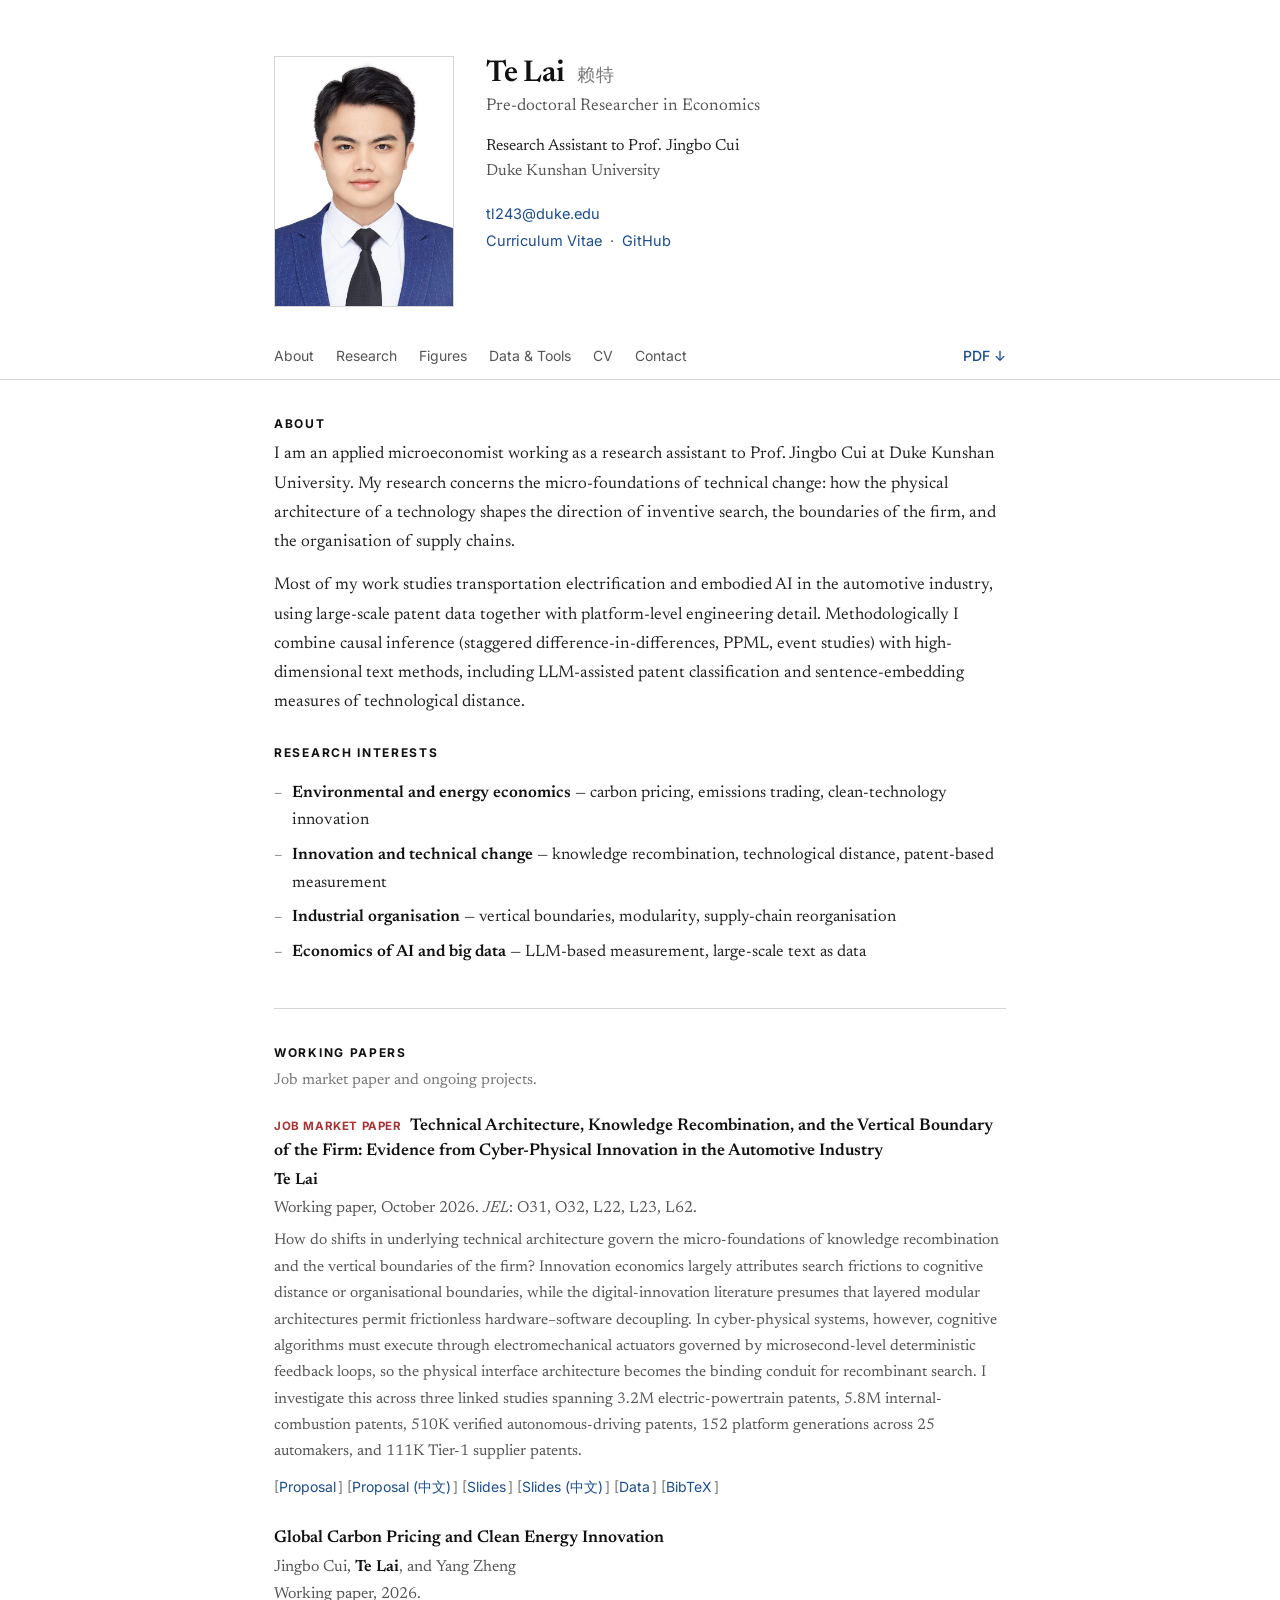
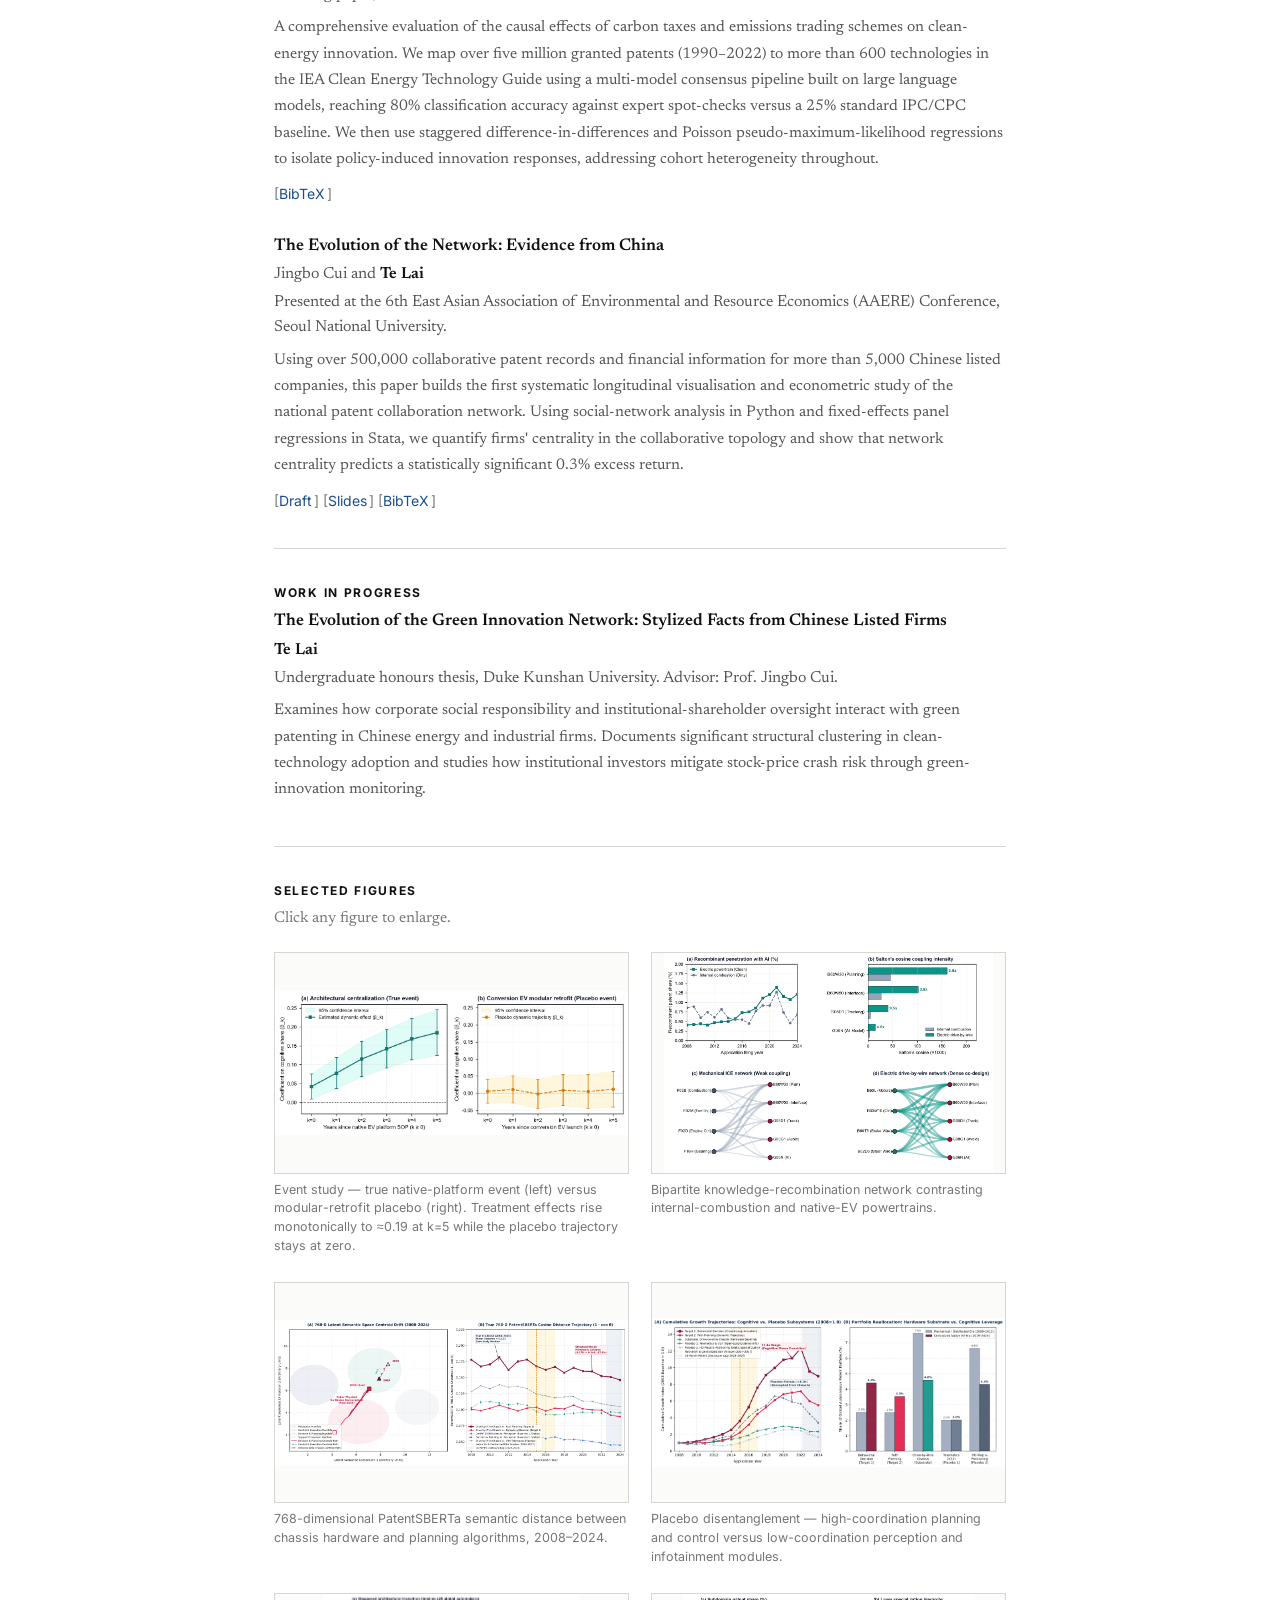
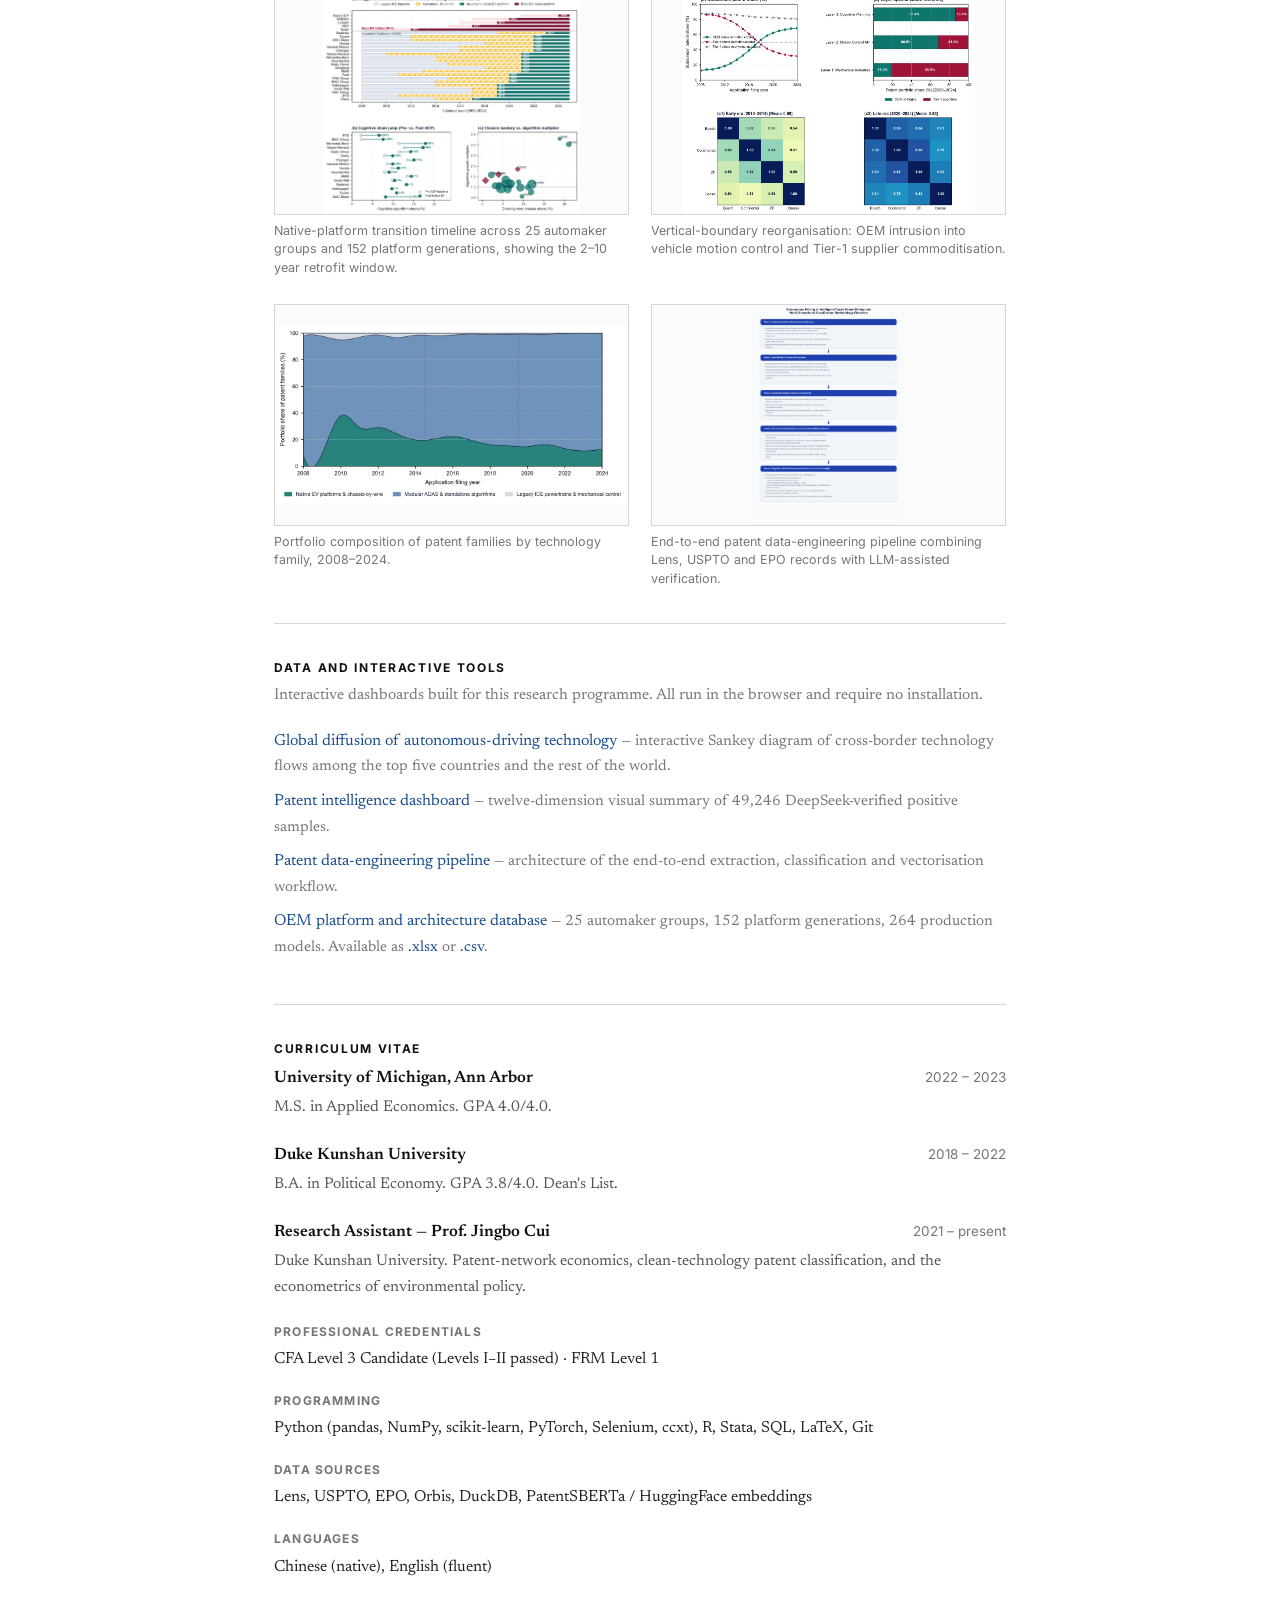
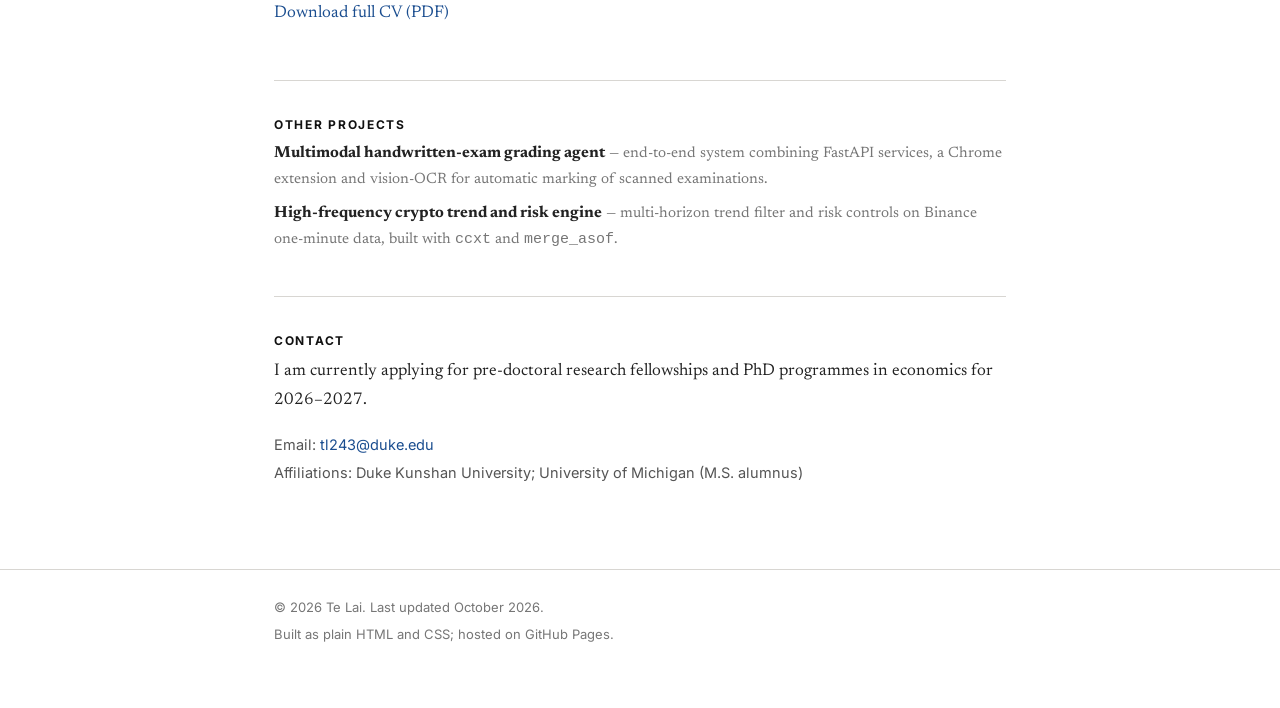
==== commit dc29dc09: "Redesign as a conventional economics academic homepage The previous layout was a portfolio-style pag" ====
--- a/index.html
+++ b/index.html
@@ -1,849 +1,393 @@
-<!DOCTYPE html>
+﻿<!DOCTYPE html>
 <html lang="en">
 <head>
-  <meta charset="UTF-8">
-  <meta name="viewport" content="width=device-width, initial-scale=1.0">
-  <title>Te Lai (赖特) | Applied Economics & Innovation Research</title>
-  <meta name="description" content="Personal academic research website of Te Lai (赖特), predoctoral researcher in applied microeconomics, environmental & energy economics, innovation economics, and cyber-physical systems.">
-  <meta name="keywords" content="Te Lai, 赖特, Environmental Economics, Energy Economics, Innovation Economics, Autonomous Driving Patents, Clean Energy, EV Platforms, Applied Microeconomics">
-  <meta name="author" content="Te Lai">
-
-  <!-- Open Graph -->
-  <meta property="og:title" content="Te Lai (赖特) - Academic Economics Research Portfolio">
-  <meta property="og:description" content="Applied Microeconomics, Environmental & Energy Economics, Innovation Economics, and Frontier Big Data / LLM Methods.">
-  <meta property="og:image" content="assets/images/Te_Lai.jpg">
-  <meta property="og:type" content="website">
-
-  <!-- Self-hosted fonts (no external CDN dependency) -->
-  <link rel="stylesheet" href="assets/fonts.css">
-
-  <!-- Lucide Icons (self-hosted) -->
-  <script src="assets/js/lucide.min.js"></script>
-
-  <!-- Custom Stylesheet -->
-  <link rel="stylesheet" href="assets/css/style.css">
+<meta charset="UTF-8">
+<meta name="viewport" content="width=device-width, initial-scale=1.0">
+<title>Te Lai — Applied Economics</title>
+<meta name="description" content="Te Lai is a pre-doctoral researcher in applied microeconomics at Duke Kunshan University, working on environmental and energy economics, innovation, and the economics of technical architecture.">
+<meta name="author" content="Te Lai">
+<meta property="og:title" content="Te Lai — Applied Economics">
+<meta property="og:description" content="Pre-doctoral researcher in applied microeconomics: environmental &amp; energy economics, innovation, and the economics of technical architecture.">
+<meta property="og:image" content="assets/images/Te_Lai.jpg">
+<meta property="og:type" content="profile">
+
+<link rel="stylesheet" href="assets/fonts.css">
+<link rel="stylesheet" href="assets/css/style.css">
 </head>
 <body>
 
-  <!-- Top Notification / Research Target Banner -->
-  <div class="top-banner">
-    <div class="container">
-      <span data-en="🎯 Currently seeking <strong>Pre-doctoral Research Fellowships & PhD Opportunities in Economics</strong> for 2026–2027"
-            data-cn="🎯 正在申请 <strong>2026–2027 年度经济学 Pre-doc 研究助理与经济学博士项目</strong>">
-        🎯 Currently seeking <strong>Pre-doctoral Research Fellowships & PhD Opportunities in Economics</strong> for 2026–2027
-      </span>
+<header class="site-header">
+  <div class="wrap">
+    <div class="identity">
+
+      <div class="identity-photo">
+        <img src="assets/images/Te_Lai.jpg" alt="Te Lai">
+      </div>
+
+      <div class="identity-text">
+        <h1 class="name">Te Lai <span class="name-cn">赖特</span></h1>
+        <p class="position">Pre-doctoral Researcher in Economics</p>
+
+        <p class="affil">
+          Research Assistant to Prof. Jingbo Cui<br>
+          <span class="dept">Duke Kunshan University</span>
+        </p>
+
+        <p class="contact-line">
+          <a href="mailto:tl243@duke.edu">tl243@duke.edu</a><br>
+          <a href="assets/docs/CV_TeLai_Academic.pdf" target="_blank" rel="noopener">Curriculum Vitae</a>
+          &nbsp;·&nbsp;
+          <a href="https://github.com/laitepoiuytre" target="_blank" rel="noopener">GitHub</a>
+        </p>
+      </div>
+
     </div>
   </div>
 
-  <!-- Navbar -->
-  <nav class="navbar">
-    <div class="container nav-container">
-      <a href="#about" class="nav-logo">
-        <img src="assets/images/Te_Lai.jpg" alt="Te Lai" class="nav-avatar-mini">
-        <div>
-          <div class="nav-name">Te Lai <span style="font-weight:400; font-size:1.05rem; color:var(--slate-500);">赖特</span></div>
-          <div class="nav-title" data-en="Applied Economics Researcher" data-cn="应用经济学研究学者">Applied Economics Researcher</div>
-        </div>
-      </a>
-
-      <ul class="nav-links">
-        <li><a href="#about" class="nav-link active" data-en="About" data-cn="关于我">About</a></li>
-        <li><a href="#research" class="nav-link" data-en="Research & Papers" data-cn="研究论文">Research & Papers</a></li>
-        <li><a href="#dashboards" class="nav-link" data-en="Interactive Dashboards" data-cn="交互式大屏">Interactive Dashboards</a></li>
-        <li><a href="#methodology" class="nav-link" data-en="Data & Code" data-cn="数据与代码">Data & Code</a></li>
-        <li><a href="#cv" class="nav-link" data-en="Curriculum Vitae" data-cn="学术简历">Curriculum Vitae</a></li>
-        <li><a href="#projects" class="nav-link" data-en="Other Projects" data-cn="工程与量化">Other Projects</a></li>
-        <li><a href="#contact" class="nav-link" data-en="Contact" data-cn="联系方式">Contact</a></li>
-      </ul>
-
-      <div class="nav-actions">
-        <div class="lang-switch">
-          <button class="lang-btn active" id="langEn">EN</button>
-          <button class="lang-btn" id="langCn">中文</button>
-        </div>
-        <a href="assets/docs/CV_TeLai_Academic.pdf" target="_blank" class="btn btn-primary btn-sm">
-          <i data-lucide="file-text" style="width:14px; height:14px;"></i>
-          <span data-en="CV (PDF)" data-cn="下载CV">CV (PDF)</span>
-        </a>
-      </div>
+  <nav class="site-nav" aria-label="Section navigation">
+    <div class="wrap">
+      <a href="#about">About</a>
+      <a href="#research">Research</a>
+      <a href="#figures">Figures</a>
+      <a href="#dashboards">Data &amp; Tools</a>
+      <a href="#cv">CV</a>
+      <a href="#contact">Contact</a>
+      <a href="assets/docs/CV_TeLai_Academic.pdf" class="cv-link" target="_blank" rel="noopener">PDF ↓</a>
     </div>
   </nav>
-
-  <!-- Hero Section -->
-  <section class="hero-section" id="about">
-    <div class="container">
-      <div class="hero-grid">
-        <!-- Portrait Column -->
-        <div class="hero-portrait-card">
-          <div class="portrait-wrapper">
-            <img src="assets/images/Te_Lai.jpg" alt="Te Lai Portrait" class="portrait-img">
-          </div>
-          <div class="portrait-affiliation-tag">
-            <strong>Duke Kunshan University</strong>
-            <span>Research Assistant to Prof. Jingbo Cui</span>
-            <span style="color:var(--slate-400); font-size:0.8rem;">University of Michigan M.S. Alum</span>
-          </div>
-        </div>
-
-        <!-- Bio Column -->
-        <div class="hero-content">
-          <div class="hero-credentials-row">
-            <span class="badge badge-navy">M.S. Applied Econ (GPA 4.0/4.0)</span>
-            <span class="badge badge-blue">DKU B.A. (GPA 3.8/4.0)</span>
-            <span class="badge badge-emerald">CFA Level 3 Candidate</span>
-            <span class="badge badge-amber">FRM Level 1</span>
-          </div>
-
-          <h1>Te Lai <span class="cn-name">赖特</span></h1>
-          
-          <div class="hero-subtitle" data-en="Predoctoral Researcher in Environmental & Energy Economics, Innovation Economics, and Cyber-Physical Systems"
-               data-cn="环境与能源经济学、创新经济学与具身物理系统研究学者">
-            Predoctoral Researcher in Environmental & Energy Economics, Innovation Economics, and Cyber-Physical Systems
-          </div>
-
-          <div class="hero-bio" data-en="I am an applied microeconomist and empirical researcher working with Professor Jingbo Cui at Duke Kunshan University. My research focuses on the micro-foundations of technical change, climate policy, and industrial decarbonization. I investigate how underlying physical architectures in clean technology and transportation electrification (EVs and embodied AI) govern the pathways of knowledge recombination, corporate vertical boundaries, and supply chain reorganization. Methodologically, I specialize in combining rigorous causal inference (staggered DID, PPML, panel econometrics) with large-scale big data engineering and frontier Large Language Model (LLM) pipelines across multi-million patent datasets."
-               data-cn="我是昆山杜克大学（DKU）崔静波教授团队的应用微观经济学研究学者。我的核心研究聚焦于技术变革的微观基础、气候环境政策与产业脱碳转型。我探讨清洁能源与交通电动化（电动汽车底盘架构与车载具身AI）底层物理架构的演进如何深刻重塑跨领域知识重组、企业垂直边界与供应链分工格局。在研究方法上，我专长于将严谨的微观计量因果推断（交错双重差分、PPML、面板数据模型）与千万级大规模专利大数据工程及前沿大语言模型（LLM）微观分类框架深度融合。">
-            I am an applied microeconomist and empirical researcher working with Professor Jingbo Cui at Duke Kunshan University. My research focuses on the micro-foundations of technical change, climate policy, and industrial decarbonization. I investigate how underlying physical architectures in clean technology and transportation electrification (EVs and embodied AI) govern the pathways of knowledge recombination, corporate vertical boundaries, and supply chain reorganization. Methodologically, I specialize in combining rigorous causal inference (staggered DID, PPML, panel econometrics) with large-scale big data engineering and frontier Large Language Model (LLM) pipelines across multi-million patent datasets.
-          </div>
-
-          <div class="hero-cta-row">
-            <a href="#flagship" class="btn btn-primary">
-              <i data-lucide="book-open" style="width:16px; height:16px;"></i>
-              <span data-en="Featured Research Trilogy" data-cn="核心工作论文三部曲">Featured Research Trilogy</span>
-            </a>
-            <a href="#dashboards" class="btn btn-outline">
-              <i data-lucide="bar-chart-3" style="width:16px; height:16px;"></i>
-              <span data-en="Explore Dashboards" data-cn="交互可视化大屏">Explore Dashboards</span>
-            </a>
-            <a href="assets/docs/CV_TeLai_Academic.pdf" target="_blank" class="btn btn-outline">
-              <i data-lucide="download" style="width:16px; height:16px;"></i>
-              <span data-en="Academic CV (PDF)" data-cn="学术简历下载">Academic CV (PDF)</span>
-            </a>
-          </div>
-
-          <div class="contact-quicklinks">
-            <a href="mailto:tl243@duke.edu"><i data-lucide="mail" style="width:15px; height:15px;"></i> tl243@duke.edu</a>
-            <span>•</span>
-            <span><i data-lucide="map-pin" style="width:15px; height:15px;"></i> Shenzhen / Durham, NC</span>
-          </div>
-        </div>
-      </div>
-    </div>
-  </section>
-
-  <!-- Research Fields Grid -->
-  <section class="section" id="fields">
-    <div class="container">
-      <div class="section-header">
-        <span class="section-tag" data-en="Research Agenda" data-cn="研究方向">Research Agenda</span>
-        <h2 class="section-title" data-en="Core Fields & Methodological Specializations" data-cn="核心研究领域与方法特长">Core Fields & Methodological Specializations</h2>
-        <p class="section-desc" data-en="Bridging frontier causal microeconometrics, industrial organization, and high-dimensional AI data engineering."
-           data-cn="融合前沿微观因果推断、产业组织理论与高维人工智能数据工程。">
-          Bridging frontier causal microeconometrics, industrial organization, and high-dimensional AI data engineering.
-        </p>
-      </div>
-
-      <div class="fields-grid">
-        <div class="field-card">
-          <div class="field-icon"><i data-lucide="leaf"></i></div>
-          <h3 class="field-title" data-en="Environmental & Energy Economics" data-cn="环境与能源经济学">Environmental & Energy Economics</h3>
-          <p class="field-desc" data-en="Causal evaluation of carbon taxes versus Emissions Trading Schemes (ETS), renewable portfolio standards, and policy-driven induced technological change in global clean energy."
-             data-cn="量化评估全球碳税与碳排放权交易体系（ETS）对清洁能源创新的因果效应，研究可再生能源政策激励下的技术诱发效应。">
-            Causal evaluation of carbon taxes versus Emissions Trading Schemes (ETS), renewable portfolio standards, and policy-driven induced technological change in global clean energy.
-          </p>
-        </div>
-
-        <div class="field-card">
-          <div class="field-icon"><i data-lucide="cpu"></i></div>
-          <h3 class="field-title" data-en="Innovation & Technical Architecture" data-cn="技术创新与产品架构">Innovation & Technical Architecture</h3>
-          <p class="field-desc" data-en="Analyzing how physical interface architecture (modular vs. integral) shapes recombinant search frictions, architectural knowledge codification, and corporate adaptation failures."
-             data-cn="检验产品物理接口架构（模块化与集成化）如何约束知识重组搜索，探讨架构知识固化对传统企业转型的阻碍与机制。">
-            Analyzing how physical interface architecture (modular vs. integral) shapes recombinant search frictions, architectural knowledge codification, and corporate adaptation failures.
-          </p>
-        </div>
-
-        <div class="field-card">
-          <div class="field-icon"><i data-lucide="car"></i></div>
-          <h3 class="field-title" data-en="Cyber-Physical Systems & Supply Chains" data-cn="交通电动化与具身AI创新">Cyber-Physical Systems & Supply Chains</h3>
-          <p class="field-desc" data-en="Empirical mapping of transportation electrification, chassis control interfaces (VMC API), OEM upward intrusion, and Tier-1 mega-supplier commoditization."
-             data-cn="全景追踪交通电动化供应链，实证检验智能底盘控制接口标准化、整车厂知识向上渗透及核心一级供应商技术同质化退守。">
-            Empirical mapping of transportation electrification, chassis control interfaces (VMC API), OEM upward intrusion, and Tier-1 mega-supplier commoditization.
-          </p>
-        </div>
-
-        <div class="field-card">
-          <div class="field-icon"><i data-lucide="binary"></i></div>
-          <h3 class="field-title" data-en="Big Data, Text-as-Data & LLMs in Economics" data-cn="大数据、文本分析与计量经济学">Big Data, Text-as-Data & LLMs in Economics</h3>
-          <p class="field-desc" data-en="Harnessing LLM architectures (DeepSeek, ChatGPT) to classify 5M+ patents into 500+ categories (80% accuracy vs 25% IEA baseline), paired with PatentSBERTa embeddings and DuckDB."
-             data-cn="构建基于大语言模型的微观专利分类验证管线，实现500万件专利的500+细分类目标注（准确率达80%，远超IEA基线25%），结合高维语义嵌入。">
-            Harnessing LLM architectures (DeepSeek, ChatGPT) to classify 5M+ patents into 500+ categories (80% accuracy vs 25% IEA baseline), paired with PatentSBERTa embeddings and DuckDB.
-          </p>
-        </div>
-      </div>
-    </div>
-  </section>
-
-  <!-- Featured Working Paper Section (The Trilogy) -->
-  <section class="section section-alt" id="flagship">
-    <div class="container">
-      <div class="section-header">
-        <span class="section-tag" data-en="Featured Working Paper Series (October 2026)" data-cn="重点工作论文三部曲（2026年10月）">Featured Working Paper Series (October 2026)</span>
-        <h2 class="section-title" data-en="Flagship Research Trilogy" data-cn="核心学术代表作：汽车技术架构与知识重组">Flagship Research Trilogy</h2>
-        <p class="section-desc" data-en="A comprehensive multi-study research program leveraging multi-million patent datasets, platform engineering breakdowns, and dyadic supply chain networks."
-           data-cn="基于全量专利微观库、25家全球车企152个平台三维工程拆解库及供应链对偶网络的大型系列研究体系。">
-          A comprehensive multi-study research program leveraging multi-million patent datasets, platform engineering breakdowns, and dyadic supply chain networks.
-        </p>
-      </div>
-
-      <!-- Main Trilogy Card -->
-      <div class="featured-paper-card">
-        <div class="paper-meta-top">
-          <div style="display:flex; gap:0.5rem; align-items:center;">
-            <span class="badge badge-navy">Working Paper Series</span>
-            <span class="badge badge-emerald">Comprehensive Working Paper Proposal</span>
-          </div>
-          <span style="font-size:0.85rem; color:var(--slate-500); font-weight:500;">JEL: O31, O32, L22, L23, L62</span>
-        </div>
-
-        <h3 class="paper-title">
-          Technical Architecture, Knowledge Recombination, and the Vertical Boundary of the Firm: Empirical Evidence from Cyber-Physical Innovation in the Automotive Industry
-        </h3>
-
-        <div class="paper-authors">
-          <strong>Te Lai</strong> (Duke Kunshan University) &nbsp;•&nbsp; October 2026
-        </div>
-
-        <!-- The 3 Sequential Studies -->
-        <div class="trilogy-tabs">
-          <div class="trilogy-box">
-            <h4><i data-lucide="layers" style="width:16px; height:16px; color:var(--accent);"></i> Study 1: Macro Paradigm Symbiosis</h4>
-            <div class="trilogy-target">Target: PNAS / Nature Energy</div>
-            <p class="trilogy-desc" data-en="Documents clean electric platforms as the physical conduit for embodied AI over ICEs. Deploys 3.2M electric powertrain, 5.8M ICE, and 510K autonomous driving patents with 48.9K 768-D PatentSBERTa embeddings to capture a -15.6% semantic distance collapse."
-               data-cn="揭示清洁纯电架构作为具身AI物理底座的必然性。基于320.8万动力总成专利与51万自动驾驶专利全库，发现768维语义距离呈现-15.6%的断崖式坍缩收敛。">
-              Documents clean electric platforms as the physical conduit for embodied AI over ICEs. Deploys 3.2M electric powertrain, 5.8M ICE, and 510K autonomous driving patents with 48.9K 768-D PatentSBERTa embeddings to capture a -15.6% semantic distance collapse.
-            </p>
-          </div>
-
-          <div class="trilogy-box">
-            <h4><i data-lucide="factory" style="width:16px; height:16px; color:var(--accent);"></i> Study 2: Intra-Firm Architectural Reorganization</h4>
-            <div class="trilogy-target">Target: Research Policy / Management Science</div>
-            <p class="trilogy-desc" data-en="Formulates a within-firm natural experiment across 25 global automakers (152 platform generations, 264 models). Exploits the 2–10 year 'Conversion EV' retrofitting window to show modular substitution yields zero recombinant growth, whereas native platforms trigger persistent jumps."
-               data-cn="构建全球25家车企152个平台代际的自然实验。利用16家传统车企2-10年的“油改电”过渡反事实窗口，证明模块拼凑陷入停滞，而原生平台重构触发结构性爆发。">
-              Formulates a within-firm natural experiment across 25 global automakers (152 platform generations, 264 models). Exploits the 2–10 year 'Conversion EV' retrofitting window to show modular substitution yields zero recombinant growth, whereas native platforms trigger persistent jumps.
-            </p>
-          </div>
-
-          <div class="trilogy-box">
-            <h4><i data-lucide="git-merge" style="width:16px; height:16px; color:var(--accent);"></i> Study 3: Inter-Firm Innovation Chains</h4>
-            <div class="trilogy-target">Target: Strategic Management Journal / Research Policy</div>
-            <p class="trilogy-desc" data-en="Examines OEM-supplier vertical boundaries under standardized vehicle motion control (VMC API). Using 111K patents from top-10 chassis mega-suppliers (Bosch, Continental, ZF) and dyadic citations, proves OEM upward intrusion and supplier commoditization."
-               data-cn="检验底层控制接口标准化对车企与一级供应商边界的重构。依托前十大底盘Tier-1全量专利库与双向引用网络，证实整车厂向上侵入控制算法，供应商向机电硬件退守并同质化。">
-              Examines OEM-supplier vertical boundaries under standardized vehicle motion control (VMC API). Using 111K patents from top-10 chassis mega-suppliers (Bosch, Continental, ZF) and dyadic citations, proves OEM upward intrusion and supplier commoditization.
-            </p>
-          </div>
-        </div>
-
-        <!-- Abstract -->
-        <div class="paper-abstract">
-          <strong>Abstract:</strong> How do shifts in underlying technical architecture govern the micro-foundations of knowledge recombination and the vertical boundaries of the firm? Existing innovation economics largely attributes search frictions to cognitive distance or organizational boundaries, while the digital innovation literature widely presumes that layered modular architectures enable frictionless software-hardware decoupling. In cyber-physical systems, however, cognitive algorithms must execute through electromechanical actuators governed by microsecond-level deterministic feedback loops. Under these conditions, the physical interface architecture functions as the binding conduit for recombinant search.
-          <br><br>
-          We investigate this across three sequentially linked studies spanning 3.2M electric powertrain patents, 5.8M ICE patents, 510K verified autonomous driving patents, 152 platform generations across 25 automakers, and 111K Tier-1 supplier patents. We document sharp distributional collapse in 768-dimensional PatentSBERTa embeddings, exploit a 2- to 10-year within-firm modular retrofit ("Conversion EV") counterfactual window, and demonstrate how standardized abstraction layers induce OEM upward intrusion and supplier commoditization.
-        </div>
-
-        <!-- Stylized Fact Figures Preview Gallery -->
-        <div class="paper-figures-preview">
-          <h4><i data-lucide="image" style="width:16px; height:16px;"></i> Key Stylized Fact Figures (Click to Enlarge & Inspect)</h4>
-          <div class="figures-grid">
-            <div class="figure-thumb" data-figure="fig1">
-              <img src="assets/images/Fig1_bipartite_network.png" alt="Fig 1 Bipartite Network">
-              <div class="figure-caption">Fig 1: Bipartite Knowledge Recombination Network (EV vs. ICE)</div>
-            </div>
-
-            <div class="figure-thumb" data-figure="fig2">
-              <img src="assets/images/Fig2_semantic_distance_collapse.png" alt="Fig 2 Semantic Distance">
-              <div class="figure-caption">Fig 2: 768-D PatentSBERTa Semantic Distance Collapse (-15.6%)</div>
-            </div>
-
-            <div class="figure-thumb" data-figure="fig3">
-              <img src="assets/images/Fig3_placebo_trajectory.png" alt="Fig 3 Placebo Trajectory">
-              <div class="figure-caption">Fig 3: Placebo Disentanglement: Planning & Control (+11.1x)</div>
-            </div>
-
-            <div class="figure-thumb" data-figure="fig4">
-              <img src="assets/images/Fig4_oem_platform_transition.png" alt="Fig 4 OEM Platform Spectrum">
-              <div class="figure-caption">Fig 4: Global Automaker Platform Spectrum & Counterfactual Window</div>
-            </div>
-
-            <div class="figure-thumb" data-figure="fig5">
-              <img src="assets/images/Fig5_tier1_boundary.png" alt="Fig 5 Tier-1 Boundary Reorganization">
-              <div class="figure-caption">Fig 5: Vertical Boundary Reorganization & Tier-1 Commoditization</div>
-            </div>
-
-            <div class="figure-thumb" data-figure="fig_event">
-              <img src="assets/images/Fig4_event_study.png" alt="Event Study: True vs Placebo">
-              <div class="figure-caption">Fig 6: Event Study - True Event vs. Placebo Dynamics</div>
-            </div>
-
-            <div class="figure-thumb" data-figure="fig_paradigm">
-              <img src="assets/images/Fig1_sankey_paradigm.png" alt="Technology Portfolio Composition 2008-2024">
-              <div class="figure-caption">Fig 7: Technology Portfolio Composition (2008-2024)</div>
-            </div>
-            <div class="figure-thumb" data-figure="fig_pipeline">
-              <img src="assets/images/EV_Pipeline_Flowchart_EN.png" alt="Data Engineering Pipeline">
-              <div class="figure-caption">Fig 8: End-to-End Patent Data Engineering Pipeline</div>
-            </div>
-          </div>
-        </div>
-
-        <!-- Action Buttons -->
-        <div class="paper-actions-bar">
-          <div class="paper-buttons">
-            <a href="assets/docs/Technical_Architecture_and_Embodied_AI_Trilogy_Proposal.pdf" target="_blank" class="btn btn-primary btn-sm">
-              <i data-lucide="download" style="width:14px; height:14px;"></i> Download Trilogy Proposal (English PDF • 2.2MB)
-            </a>
-            <a href="assets/docs/Technical_Architecture_and_Embodied_AI_Trilogy_Proposal_CN.pdf" target="_blank" class="btn btn-outline btn-sm">
-              <i data-lucide="file-text" style="width:14px; height:14px;"></i> 中文计划书全案 (PDF • 2.4MB)
-            </a>
-            <a href="assets/docs/presentation_academic_en.pdf" target="_blank" class="btn btn-outline btn-sm">
-              <i data-lucide="presentation" style="width:14px; height:14px;"></i> Presentation Slides (EN PDF)
-            </a>
-            <a href="assets/docs/presentation_academic.pdf" target="_blank" class="btn btn-outline btn-sm">
-              <i data-lucide="presentation" style="width:14px; height:14px;"></i> 汇报答辩PPT (中文 PDF)
-            </a>
-            <a href="assets/docs/oem_platform_master_v1.xlsx" download class="btn btn-outline btn-sm">
-              <i data-lucide="database" style="width:14px; height:14px;"></i> OEM Platform Master (Excel)
-            </a>
-          </div>
-
-          <button class="btn btn-outline btn-sm" data-bibtex="bib_trilogy">
-            <i data-lucide="copy" style="width:14px; height:14px;"></i> Copy BibTeX
-          </button>
-        </div>
-      </div>
-    </div>
-  </section>
-
-  <!-- Working Papers & Academic Research -->
-  <section class="section" id="research">
-    <div class="container">
-      <div class="section-header">
-        <span class="section-tag" data-en="Publications & Working Papers" data-cn="学术论著与工作论文">Publications & Working Papers</span>
-        <h2 class="section-title" data-en="Co-Authored & Ongoing Research" data-cn="合作论文与在研项目">Co-Authored & Ongoing Research</h2>
-        <p class="section-desc" data-en="Collaborative empirical inquiries into environmental taxation, emission trading schemes, and network centrality."
-           data-cn="在环境税制、碳交易机制及产业网络溢出领域的实证合作研究。">
-          Collaborative empirical inquiries into environmental taxation, emission trading schemes, and network centrality.
-        </p>
-      </div>
-
-      <!-- Working Paper 2: Carbon Pricing -->
-      <div class="working-paper-item">
-        <div class="wp-header">
-          <h3 class="wp-title">Global Carbon Pricing and Clean Energy Innovation</h3>
-          <span class="badge badge-emerald">Working Paper (2026)</span>
-        </div>
-        <div class="wp-meta">
-          <strong>Jingbo Cui</strong> (Duke Kunshan University), <strong>Te Lai</strong> (Duke Kunshan University), and <strong>Yang Zheng</strong> (Aston Business School & LSE Grantham)
-        </div>
-        <div class="wp-abstract" data-en="This paper provides a comprehensive causal evaluation of the impacts of carbon taxes versus Emissions Trading Schemes (ETS) on global clean energy innovation. To map over 5 million granted international patents (1990–2022) to more than 600 granular technologies in the International Energy Agency’s (IEA) Clean Energy Technology Guide, we designed a hybrid multi-model consensus pipeline integrating Large Language Models (DeepSeek, ChatGPT, Gemini). The methodology achieves an unprecedented 80% classification accuracy against expert spot-checks, outperforming standard IPC/CPC taxonomies (25%). Econometrically, we employ staggered Difference-in-Differences (DID) and Poisson Pseudo-Maximum Likelihood (PPML) regressions to isolate policy-induced technological transitions across technology readiness levels (TRLs)."
-             data-cn="本文系统实证评估了全球碳税与碳排放权交易体系（ETS）对清洁能源技术创新的因果影响。为将全球1990至2022年超500万件授权专利精准对齐至国际能源署（IEA）清洁技术指南的600+细分类目，我们设计了融合DeepSeek、ChatGPT与Gemini的大模型多智能体共识分类管线，专家抽样验证准确率达80%，显著超越传统IPC/CPC基准（25%）。计量上采用交错双重差分（Staggered DID）与泊松伪最大似然估计（PPML），检验政策工具在不同技术成熟度（TRL）上的非对称激励。">
-          This paper provides a comprehensive causal evaluation of the impacts of carbon taxes versus Emissions Trading Schemes (ETS) on global clean energy innovation. To map over 5 million granted international patents (1990–2022) to more than 600 granular technologies in the International Energy Agency’s (IEA) Clean Energy Technology Guide, we designed a hybrid multi-model consensus pipeline integrating Large Language Models (DeepSeek, ChatGPT, Gemini). The methodology achieves an unprecedented 80% classification accuracy against expert spot-checks, outperforming standard IPC/CPC taxonomies (25%). Econometrically, we employ staggered Difference-in-Differences (DID) and Poisson Pseudo-Maximum Likelihood (PPML) regressions to isolate policy-induced technological transitions across technology readiness levels (TRLs).
-        </div>
-        <div class="wp-actions">
-          <span class="badge badge-blue">Method: Staggered DID & PPML</span>
-          <span class="badge badge-navy">Data: 5M+ Global Patents</span>
-          <span class="badge badge-emerald">LLM: DeepSeek / Gemini Consensus</span>
-          <button class="btn btn-outline btn-sm" data-bibtex="bib_carbon">
-            <i data-lucide="copy" style="width:14px; height:14px;"></i> Copy BibTeX
-          </button>
-        </div>
-      </div>
-
-      <!-- Working Paper 3: Patent Network Evolution -->
-      <div class="working-paper-item">
-        <div class="wp-header">
-          <h3 class="wp-title">The Evolution of The Network: The Evidence from China</h3>
-          <span class="badge badge-blue">Conference Proceeding / Under Review</span>
-        </div>
-        <div class="wp-meta">
-          <strong>Jingbo Cui</strong> (Duke Kunshan University) and <strong>Te Lai</strong> (Duke Kunshan University) &nbsp;•&nbsp; Presented at <em>The 6th East Asian Association of Environmental and Resource Economics (AAERE) Conference</em>, Seoul National University
-        </div>
-        <div class="wp-abstract" data-en="Using a large panel of over 500,000 collaborative patent records and financial metrics across 5,000+ Chinese listed companies, this paper executes the first systematic longitudinal visualization and econometric study of national corporate patent networks in China. Using social network analysis in Python and fixed-effects panel regressions in Stata, we quantify the centrality of firms within the collaborative topology and demonstrate that network centrality confers a statistically significant 0.3% excess return and strongly accelerates green technology absorption."
-             data-cn="基于中国5000余家上市公司超过50万条合作专利与财务面板数据，本文首次系统绘制了中国企业专利协作网络的长期演变图景。结合Python社交网络分析算法与Stata高维固定效应面板回归，量化测算了企业网络中心度指标，证实网络中心位置能带来0.3%的显著超额收益，并显著加速绿色低碳技术的跨企业溢出与吸收。">
-          Using a large panel of over 500,000 collaborative patent records and financial metrics across 5,000+ Chinese listed companies, this paper executes the first systematic longitudinal visualization and econometric study of national corporate patent networks in China. Using social network analysis in Python and fixed-effects panel regressions in Stata, we quantify the centrality of firms within the collaborative topology and demonstrate that network centrality confers a statistically significant 0.3% excess return and strongly accelerates green technology absorption.
-        </div>
-        <div class="wp-actions">
-          <a href="assets/docs/greennetwork_paper.pdf" target="_blank" class="btn btn-outline btn-sm">
-            <i data-lucide="file-text" style="width:14px; height:14px;"></i> Manuscript Draft (PDF)
-          </a>
-          <a href="assets/docs/AAERE_Conference_Slides.pdf" target="_blank" class="btn btn-outline btn-sm">
-            <i data-lucide="presentation" style="width:14px; height:14px;"></i> AAERE Conference Slides (PDF)
-          </a>
-          <button class="btn btn-outline btn-sm" data-bibtex="bib_network">
-            <i data-lucide="copy" style="width:14px; height:14px;"></i> Copy BibTeX
-          </button>
-        </div>
-      </div>
-
-      <!-- Undergraduate Thesis / Signature Work -->
-      <div class="working-paper-item">
-        <div class="wp-header">
-          <h3 class="wp-title">The Evolution of Green Innovation Network: Stylized Facts from Chinese Listed Firms</h3>
-          <span class="badge badge-amber">DKU Signature Work (Dean's Honor)</span>
-        </div>
-        <div class="wp-meta">
-          <strong>Te Lai</strong> &nbsp;•&nbsp; Advisor: Prof. Jingbo Cui &nbsp;•&nbsp; Duke Kunshan University Capstone Thesis
-        </div>
-        <div class="wp-abstract" data-en="Investigates how corporate social responsibility (CSR) and institutional shareholder oversight interact with green patenting networks among energy and industrial firms in China. Identifies significant structural clustering in clean technology adoption and analyzes how institutional investors mitigate stock price crash risks through green innovation monitoring."
-             data-cn="探讨企业社会责任（CSR）与机构投资者监督如何在中国能源与工业企业的绿色专利协作网络中发挥治理效应。揭示了清洁技术采纳中的显著结构性聚类特征，阐释了机构投资者如何通过绿色创新引导缓解股价崩盘风险。">
-          Investigates how corporate social responsibility (CSR) and institutional shareholder oversight interact with green patenting networks among energy and industrial firms in China. Identifies significant structural clustering in clean technology adoption and analyzes how institutional investors mitigate stock price crash risks through green innovation monitoring.
-        </div>
-      </div>
-    </div>
-  </section>
-
-  <!-- Interactive Visualizations & Dashboards Section -->
-  <section class="section section-alt" id="dashboards">
-    <div class="container">
-      <div class="section-header">
-        <span class="section-tag" data-en="Frontier Interactive Demonstrations" data-cn="前沿交互可视化展台">Frontier Interactive Demonstrations</span>
-        <h2 class="section-title" data-en="Interactive Research Dashboards & Pipelines" data-cn="交互式研究大屏与技术扩散分析">Interactive Research Dashboards & Pipelines</h2>
-        <p class="section-desc" data-en="Interactive tools developed for this research program, rendering multi-million patent trajectories, global diffusion flows, and end-to-end data pipelines."
-           data-cn="为本课题专门研发的交互式分析大屏，动态呈现千万级专利轨迹、全球技术扩散桑基图与端到端数据管线。">
-          Interactive tools developed for this research program, rendering multi-million patent trajectories, global diffusion flows, and end-to-end data pipelines.
-        </p>
-      </div>
-
-      <div class="dashboards-grid">
-        <!-- Dashboard 1: Sankey -->
-        <div class="dashboard-card">
-          <div class="dashboard-preview">
-            <iframe src="dashboards/autodriving_technology_diffusion_sankey.html" title="Sankey Preview" loading="lazy"></iframe>
-            <div class="dashboard-preview-overlay">
-              <a href="dashboards/autodriving_technology_diffusion_sankey.html" target="_blank" class="btn btn-primary btn-sm">
-                <i data-lucide="external-link" style="width:14px; height:14px;"></i> Open Fullscreen
-              </a>
-            </div>
-          </div>
-          <div class="dashboard-body">
-            <span class="dashboard-badge">Global Citation Diffusion</span>
-            <h3 class="dashboard-title">Autonomous Driving Tech Diffusion Sankey</h3>
-            <p class="dashboard-desc" data-en="Interactive multi-stage Sankey diagram mapping cross-border technology diffusion across top-5 countries (US, CN, DE, JP, KR, RoW) and L1–L4 autonomous driving subsystems."
-               data-cn="交互式多阶段技术扩散桑基图，追踪中美德日韩及全球其他地区在自动驾驶L1-L4层级核心技术上的跨国引用流动。">
-              Interactive multi-stage Sankey diagram mapping cross-border technology diffusion across top-5 countries (US, CN, DE, JP, KR, RoW) and L1–L4 autonomous driving subsystems.
-            </p>
-            <a href="dashboards/autodriving_technology_diffusion_sankey.html" target="_blank" class="btn btn-outline btn-sm">
-              <i data-lucide="play" style="width:14px; height:14px;"></i> Launch Interactive View
-            </a>
-          </div>
-        </div>
-
-        <!-- Dashboard 2: 12-Theme Big Screen -->
-        <div class="dashboard-card">
-          <div class="dashboard-preview">
-            <iframe src="dashboards/index_12theme_dashboard.html" title="12-Theme Big Screen Preview" loading="lazy"></iframe>
-            <div class="dashboard-preview-overlay">
-              <a href="dashboards/index_12theme_dashboard.html" target="_blank" class="btn btn-primary btn-sm">
-                <i data-lucide="external-link" style="width:14px; height:14px;"></i> Open Fullscreen
-              </a>
-            </div>
-          </div>
-          <div class="dashboard-body">
-            <span class="dashboard-badge">DeepSeek 49,246 Verified Sample</span>
-            <h3 class="dashboard-title">12-Dimension Patent Intelligence Screen</h3>
-            <p class="dashboard-desc" data-en="Comprehensive analytics dashboard displaying top 15 assignees, SDV software trends, entity classifications, geographic clusters, and IPC distribution."
-               data-cn="基于DeepSeek严谨分类抽检确证的49,246件全样本大屏，全方位展示Top15专利权人矩阵、软件定义汽车演进及跨国集群热力分布。">
-              Comprehensive analytics dashboard displaying top 15 assignees, SDV software trends, entity classifications, geographic clusters, and IPC distribution.
-            </p>
-            <a href="dashboards/index_12theme_dashboard.html" target="_blank" class="btn btn-outline btn-sm">
-              <i data-lucide="play" style="width:14px; height:14px;"></i> Launch Interactive View
-            </a>
-          </div>
-        </div>
-
-        <!-- Dashboard 3: Pipeline Diagram -->
-        <div class="dashboard-card">
-          <div class="dashboard-preview">
-            <iframe src="dashboards/patent_data_pipeline_diagram_en.html" title="Data Pipeline Preview" loading="lazy"></iframe>
-            <div class="dashboard-preview-overlay">
-              <a href="dashboards/patent_data_pipeline_diagram_en.html" target="_blank" class="btn btn-primary btn-sm">
-                <i data-lucide="external-link" style="width:14px; height:14px;"></i> Open Fullscreen
-              </a>
-            </div>
-          </div>
-          <div class="dashboard-body">
-            <span class="dashboard-badge">End-to-End Architecture</span>
-            <h3 class="dashboard-title">Global Patent Data Pipeline Architecture</h3>
-            <p class="dashboard-desc" data-en="Interactive architectural flowchart illustrating the ingestion, geocoding, LLM classification, deduplication, and DuckDB storage of 10M+ patent records."
-               data-cn="千万级专利全生命周期数据工程交互图谱，详尽展现数据摄入、地理编码、大模型微观标注、同族去重与DuckDB高效存储全流程。">
-              Interactive architectural flowchart illustrating the ingestion, geocoding, LLM classification, deduplication, and DuckDB storage of 10M+ patent records.
-            </p>
-            <a href="dashboards/patent_data_pipeline_diagram_en.html" target="_blank" class="btn btn-outline btn-sm">
-              <i data-lucide="play" style="width:14px; height:14px;"></i> Launch Interactive View
-            </a>
-          </div>
-        </div>
-      </div>
-    </div>
-  </section>
-
-  <!-- Methodology & Open Data Infrastructure -->
-  <section class="section" id="methodology">
-    <div class="container">
-      <div class="section-header">
-        <span class="section-tag" data-en="Methodology & Data Assets" data-cn="数据基座与方法创新">Methodology & Data Assets</span>
-        <h2 class="section-title" data-en="Frontier Data Infrastructure in Economics" data-cn="经济学前沿数据工程与开源资产">Frontier Data Infrastructure in Economics</h2>
-        <p class="section-desc" data-en="Engineered datasets, machine learning pipelines, and replication assets powering empirical discoveries."
-           data-cn="支撑实证因果发现的大规模清洗库、机器学习管线与可复现性研究资产。">
-          Engineered datasets, machine learning pipelines, and replication assets powering empirical discoveries.
-        </p>
-      </div>
-
-      <div class="methodology-grid">
-        <div class="method-card">
-          <div class="method-stat">80.2%</div>
-          <div class="method-label">LLM Classification Accuracy</div>
-          <h3 class="method-title">DeepSeek / LLM Green Tech Classifier</h3>
-          <p class="method-text" data-en="Engineered prompt frameworks & validation consensus across DeepSeek, ChatGPT, and Gemini to classify 5M+ international patents into 500+ granular clean technology categories. Significantly outperforms standard IEA / IPC keyword heuristics (25%)."
-             data-cn="针对500+清洁技术复杂分类树，构建提示词工程与模型交叉质检体系，将500万件国际专利精准归类，验证准确率高达80.2%（远超IEA基准25%）。">
-            Engineered prompt frameworks & validation consensus across DeepSeek, ChatGPT, and Gemini to classify 5M+ international patents into 500+ granular clean technology categories. Significantly outperforms standard IEA / IPC keyword heuristics (25%).
-          </p>
-        </div>
-
-        <div class="method-card">
-          <div class="method-stat">152</div>
-          <div class="method-label">Platform Generations Cataloged</div>
-          <h3 class="method-title">Global OEM Platform Master Dataset</h3>
-          <p class="method-text" data-en="Exhaustive hand-curated engineering dataset spanning 25 global automaker conglomerates, 152 platform generations, and 264 vehicle models. Establishes chronological windows for modular 'Conversion EVs' vs native pure-electric skateboard architectures."
-             data-cn="手工构建的全球25大车企集团三维拆解主数据库，覆盖152个平台代际与264款车型，确立了油改电过渡期与原生纯电平台的准自然实验外生时间谱。">
-            Exhaustive hand-curated engineering dataset spanning 25 global automaker conglomerates, 152 platform generations, and 264 vehicle models. Establishes chronological windows for modular 'Conversion EVs' vs native pure-electric skateboard architectures.
-          </p>
-          <div style="margin-top:1rem; display:flex; gap:0.5rem;">
-            <a href="assets/docs/oem_platform_master_v1.xlsx" download class="btn btn-outline btn-sm">Download .xlsx</a>
-            <a href="assets/docs/oem_platform_master_v1.csv" download class="btn btn-outline btn-sm">Download .csv</a>
-          </div>
-        </div>
-
-        <div class="method-card">
-          <div class="method-stat">48.9K</div>
-          <div class="method-label">PatentSBERTa Vectors</div>
-          <h3 class="method-title">768-D Semantic Distance Vector Pipeline</h3>
-          <p class="method-text" data-en="Constructed high-dimensional sentence-transformer embeddings of patent claims using PatentSBERTa and HuggingFace, executing cosine distance collapse calculations across electromechanical chassis actuators and cognitive planning algorithms."
-             data-cn="利用PatentSBERTa与HuggingFace提取专利权利要求书的768维语义向量，量化物理底盘硬件与认知规控算法之间在向量空间中的距离坍缩。">
-            Constructed high-dimensional sentence-transformer embeddings of patent claims using PatentSBERTa and HuggingFace, executing cosine distance collapse calculations across electromechanical chassis actuators and cognitive planning algorithms.
-          </p>
-        </div>
-      </div>
-    </div>
-  </section>
-
-  <!-- Curriculum Vitae Section -->
-  <section class="section section-alt" id="cv">
-    <div class="container">
-      <div class="section-header">
-        <span class="section-tag" data-en="Curriculum Vitae" data-cn="学术简历">Curriculum Vitae</span>
-        <h2 class="section-title" data-en="Education, Honors & Qualifications" data-cn="教育背景、荣誉与学术经历">Education, Honors & Qualifications</h2>
-        <p class="section-desc" data-en="Comprehensive academic record and technical training in economics and quantitative methods."
-           data-cn="系统扎实的经济学理论功底、微观因果计量与量化分析训练。">
-          Comprehensive academic record and technical training in economics and quantitative methods.
-        </p>
-      </div>
-
-      <!-- Recommendation Quote Highlight -->
-      <div class="quote-card">
-        <div class="quote-text">
-          "Based on my direct observation of his technical capabilities, empirical rigor, and intellectual independence, I rate Te among the top 1–2% of pre-doctoral researchers I have worked with in applied economics and environmental research... He executed the econometrics using staggered difference-in-differences and PPML regressions to address cohort heterogeneity with acute sensitivity to identification assumptions and data integrity."
-        </div>
-        <div class="quote-author">
-          Dr. Yang Zheng <span>— Lecturer (Assistant Professor) in Economics, Aston Business School; Visiting Senior Fellow, Grantham Research Institute, London School of Economics (LSE)</span>
-        </div>
-      </div>
-
-      <!-- Education Block -->
-      <div class="cv-block">
-        <h3 class="cv-section-title">
-          <span><i data-lucide="graduation-cap" style="width:20px; height:20px; color:var(--accent);"></i> Education</span>
-        </h3>
-
-        <div class="cv-item">
-          <div class="cv-item-header">
-            <div>
-              <div class="cv-degree">Master of Science in Applied Economics</div>
-              <div class="cv-school">University of Michigan, Ann Arbor</div>
-            </div>
-            <div class="cv-date">08/2022 – 12/2023</div>
-          </div>
-          <div class="cv-details">
-            <strong>Cumulative GPA: 4.0 / 4.0</strong>
-          </div>
-          <ul class="cv-bullets">
-            <li><strong>Advanced Coursework</strong>: Advanced Econometrics (Causal Inference, Panel Data Methods), Python for Data Science, Business Data Analytics, Financial Modeling, Valuation Analysis.</li>
-            <li>Conducted advanced empirical econometric modeling, causal inference identification strategies, and large-scale data wrangling.</li>
-          </ul>
-        </div>
-
-        <div class="cv-item">
-          <div class="cv-item-header">
-            <div>
-              <div class="cv-degree">Bachelor of Arts in Political Economy</div>
-              <div class="cv-school">Duke Kunshan University (Partner Institution of Duke University)</div>
-            </div>
-            <div class="cv-date">08/2018 – 05/2022</div>
-          </div>
-          <div class="cv-details">
-            <strong>Cumulative GPA: 3.8 / 4.0</strong> &nbsp;•&nbsp; <strong>Honors: Fall 2020 Dean's List</strong>
-          </div>
-          <ul class="cv-bullets">
-            <li><strong>Core Coursework</strong>: Probability & Statistics, Multivariable Calculus, Intermediate Microeconomics, Intermediate Macroeconomics, Econometrics, Public Policy.</li>
-            <li>Conducted undergraduate capstone thesis (Signature Work) on national patent collaboration networks under Prof. Jingbo Cui.</li>
-          </ul>
-        </div>
-      </div>
-
-      <!-- Research Experience Block -->
-      <div class="cv-block">
-        <h3 class="cv-section-title">
-          <span><i data-lucide="briefcase" style="width:20px; height:20px; color:var(--accent);"></i> Research Experience</span>
-        </h3>
-
-        <div class="cv-item">
-          <div class="cv-item-header">
-            <div>
-              <div class="cv-degree">Research Assistant in Environmental & Innovation Economics</div>
-              <div class="cv-school">Duke Kunshan University (Advisor: Prof. Jingbo Cui)</div>
-            </div>
-            <div class="cv-date">02/2024 – Present</div>
-          </div>
-          <ul class="cv-bullets">
-            <li><strong>Global Carbon Pricing Project</strong>: Co-authored working paper on carbon taxes and ETS effects on clean innovation using staggered DID and PPML specifications.</li>
-            <li><strong>LLM Taxonomy Integration</strong>: Designed prompting and validation pipelines utilizing DeepSeek and OpenAI APIs to classify 5M+ international patents into 500+ green categories (80% accuracy).</li>
-            <li><strong>Automotive Technical Architecture Trilogy</strong>: Curated and engineered multi-million global patent records (Lens, USPTO, EPO, Orbis), constructed platform databases across 25 automakers, and executed high-dimensional semantic embeddings.</li>
-          </ul>
-        </div>
-
-        <div class="cv-item">
-          <div class="cv-item-header">
-            <div>
-              <div class="cv-degree">Research Assistant (Patent Network & Firm Performance)</div>
-              <div class="cv-school">Duke Kunshan University (Advisor: Prof. Jingbo Cui)</div>
-            </div>
-            <div class="cv-date">05/2021 – 03/2022</div>
-          </div>
-          <ul class="cv-bullets">
-            <li>Processed over 500,000 patent records and financial statements of 5,000+ Chinese listed companies using Python and Stata.</li>
-            <li>Computed social network centrality metrics, executing panel econometric models identifying a 0.3% excess return from network position.</li>
-            <li>Presented findings at the 6th AAERE Conference hosted by Seoul National University.</li>
-          </ul>
-        </div>
-      </div>
-
-      <!-- Credentials & Technical Skills -->
-      <div class="cv-block">
-        <h3 class="cv-section-title">
-          <span><i data-lucide="award" style="width:20px; height:20px; color:var(--accent);"></i> Credentials & Technical Stack</span>
-        </h3>
-
-        <div style="display:grid; grid-template-columns: repeat(2, 1fr); gap: 1.5rem;">
-          <div>
-            <h4 style="font-size:1rem; color:var(--primary); margin-bottom:0.5rem;">Professional Credentials</h4>
-            <ul class="cv-bullets">
-              <li><strong>Chartered Financial Analyst (CFA)</strong>: Level 3 Candidate (Passed CFA Level 2)</li>
-              <li><strong>Financial Risk Manager (FRM)</strong>: Level 1 Passed</li>
-            </ul>
-          </div>
-
-          <div>
-            <h4 style="font-size:1rem; color:var(--primary); margin-bottom:0.5rem;">Languages</h4>
-            <ul class="cv-bullets">
-              <li><strong>Mandarin Chinese</strong>: Native Speaker</li>
-              <li><strong>English</strong>: Fluent (Full Professional Proficiency)</li>
-            </ul>
-          </div>
-
-          <div style="grid-column: 1 / -1;">
-            <h4 style="font-size:1rem; color:var(--primary); margin-bottom:0.5rem;">Computational & Econometric Tools</h4>
-            <div style="display:flex; flex-wrap:wrap; gap:0.4rem; margin-top:0.35rem;">
-              <span class="badge badge-navy">Python (Pandas, NumPy, Scikit-learn, PyTorch, DuckDB, Selenium, ccxt)</span>
-              <span class="badge badge-blue">Stata</span>
-              <span class="badge badge-blue">R</span>
-              <span class="badge badge-navy">SQL</span>
-              <span class="badge badge-emerald">LaTeX & Typst</span>
-              <span class="badge badge-amber">Git / GitHub</span>
-              <span class="badge badge-navy">Large Databases (Lens, USPTO, EPO, Orbis, Wind, Bloomberg)</span>
-            </div>
-          </div>
-        </div>
-
-        <div style="margin-top:2rem; text-align:center;">
-          <a href="assets/docs/CV_TeLai_Academic.pdf" target="_blank" class="btn btn-primary">
-            <i data-lucide="download" style="width:16px; height:16px;"></i> Download Complete Academic CV (PDF)
-          </a>
-        </div>
-      </div>
-    </div>
-  </section>
-
-  <!-- Software, EdTech & Quantitative Projects -->
-  <section class="section" id="projects">
-    <div class="container">
-      <div class="section-header">
-        <span class="section-tag" data-en="Software Engineering & Applied AI" data-cn="应用人工智能与工程实践">Software Engineering & Applied AI</span>
-        <h2 class="section-title" data-en="Applied AI Agents & Quantitative Systems" data-cn="智能体系统与量化工程">Applied AI Agents & Quantitative Systems</h2>
-        <p class="section-desc" data-en="Beyond academic econometrics, building autonomous multimodal AI systems and systematic financial engines."
-           data-cn="将人工智能与工程实现扩展至多模态智能体与高频量化风控系统。">
-          Beyond academic econometrics, building autonomous multimodal AI systems and systematic financial engines.
-        </p>
-      </div>
-
-      <div style="display:grid; grid-template-columns: repeat(2, 1fr); gap: 1.75rem;">
-        <!-- Card 1: Automated Grading AI -->
-        <div class="field-card" style="padding:2rem;">
-          <div class="field-icon" style="background:#fef3c7; color:#d97706;"><i data-lucide="bot"></i></div>
-          <h3 class="field-title">Multimodal Automated Grading & Classroom Agent</h3>
-          <p class="field-desc" style="margin-bottom:1rem;" data-en="Engineered an end-to-end AI system using FastAPI, Chrome Extensions, and multimodal vision models to automatically inspect and grade handwritten high-school physics and chemistry exams. Incorporates automated database migrations, token billing, and cognitive perceptual computer vision loops."
-             data-cn="基于FastAPI、Chrome插件与多模态视觉大模型研发的一体化作业与试卷批改智能体。支持复杂手写体理化大题的机器视觉切片、多步分值推演与智能纠错，并配备自动化数据库迁移与令牌兑换机制。">
-            Engineered an end-to-end AI system using FastAPI, Chrome Extensions, and multimodal vision models to automatically inspect and grade handwritten high-school physics and chemistry exams. Incorporates automated database migrations, token billing, and cognitive perceptual computer vision loops.
-          </p>
-          <div style="display:flex; flex-wrap:wrap; gap:0.4rem;">
-            <span class="badge badge-amber">FastAPI</span>
-            <span class="badge badge-amber">Chrome Extension</span>
-            <span class="badge badge-amber">Computer Vision & OCR</span>
-            <span class="badge badge-amber">SQLite & Alembic</span>
-          </div>
-        </div>
-
-        <!-- Card 2: Quantitative Trading -->
-        <div class="field-card" style="padding:2rem;">
-          <div class="field-icon" style="background:#e0e7ff; color:var(--primary);"><i data-lucide="trending-up"></i></div>
-          <h3 class="field-title">Multi-Timeframe Trend Following & Risk Engine</h3>
-          <p class="field-desc" style="margin-bottom:1rem;" data-en="Developed a systematic algorithmic research pipeline utilizing Python ccxt and Binance OHLCV 1-minute tick data. Implemented strict anti-lookahead backward merge_asof alignment between 4-hour trend filters and 15-minute execution cycles, combined with dynamic EMA 50 trailing stops."
-             data-cn="基于Python ccxt与主流交易所1分钟高频OHLCV数据搭建的量化回测与风控系统。采用严格的向后对齐机制规避未来函数，通过4小时趋势过滤器与15分钟执行周期的双重耦合，结合EMA动态止损控制尾部回撤。">
-            Developed a systematic algorithmic research pipeline utilizing Python ccxt and Binance OHLCV 1-minute tick data. Implemented strict anti-lookahead backward merge_asof alignment between 4-hour trend filters and 15-minute execution cycles, combined with dynamic EMA 50 trailing stops.
-          </p>
-          <div style="display:flex; flex-wrap:wrap; gap:0.4rem;">
-            <span class="badge badge-navy">Python ccxt</span>
-            <span class="badge badge-navy">Pandas merge_asof</span>
-            <span class="badge badge-navy">Risk & Drawdown Control</span>
-            <span class="badge badge-navy">Backtesting Engine</span>
-          </div>
-        </div>
-      </div>
-    </div>
-  </section>
-
-  <!-- Contact & Connect -->
-  <section class="section section-alt" id="contact">
-    <div class="container" style="text-align:center; max-width:760px;">
-      <span class="section-tag" data-en="Get In Touch" data-cn="联系方式">Get In Touch</span>
-      <h2 class="section-title" data-en="Contact & Academic Inquiry" data-cn="学术交流与联络">Contact & Academic Inquiry</h2>
-      <p style="font-size:1.05rem; color:var(--slate-600); margin-bottom:2rem;" data-en="I welcome discussions regarding pre-doctoral research appointments, economics doctoral admissions, co-authorship opportunities, and data engineering collaborations."
-         data-cn="欢迎就经济学Pre-doc研究助理岗位、博士项目申请、论文合作及大数据实证工程进行交流探讨。">
-        I welcome discussions regarding pre-doctoral research appointments, economics doctoral admissions, co-authorship opportunities, and data engineering collaborations.
-      </p>
-
-      <div style="background:#ffffff; border:1px solid var(--slate-200); border-radius:var(--radius-lg); padding:2rem; box-shadow:var(--shadow-sm); margin-bottom:2rem; text-align:left;">
-        <div style="display:grid; grid-template-columns: repeat(2, 1fr); gap:1.5rem;">
-          <div>
-            <div style="font-size:0.8rem; font-weight:700; text-transform:uppercase; color:var(--slate-400); margin-bottom:0.25rem;">Email</div>
-            <a href="mailto:tl243@duke.edu" style="font-size:1.1rem; font-weight:600; color:var(--primary); display:flex; align-items:center; gap:0.4rem;">
-              <i data-lucide="mail" style="width:16px; height:16px;"></i> tl243@duke.edu
-            </a>
-          </div>
-
-          <div>
-            <div style="font-size:0.8rem; font-weight:700; text-transform:uppercase; color:var(--slate-400); margin-bottom:0.25rem;">Primary Affiliation</div>
-            <div style="font-size:0.95rem; color:var(--slate-700);">
-              Duke Kunshan University<br>
-              Environmental Economics Research Group
-            </div>
-          </div>
-
-          <div>
-            <div style="font-size:0.8rem; font-weight:700; text-transform:uppercase; color:var(--slate-400); margin-bottom:0.25rem;">Physical Location</div>
-            <div style="font-size:0.95rem; color:var(--slate-700);">
-              Shenzhen, China / Durham, NC, USA
-            </div>
-          </div>
-        </div>
-      </div>
-
-      <div>
-        <a href="mailto:tl243@duke.edu" class="btn btn-primary">
-          <i data-lucide="send" style="width:16px; height:16px;"></i> Send an Email
-        </a>
-        <a href="assets/docs/CV_TeLai_Academic.pdf" target="_blank" class="btn btn-outline" style="margin-left:0.5rem;">
-          <i data-lucide="file-text" style="width:16px; height:16px;"></i> View Full CV
-        </a>
-      </div>
-    </div>
-  </section>
-
-  <!-- Footer -->
-  <footer class="footer">
-    <div class="container">
-      <div class="footer-grid">
-        <div class="footer-brand">
-          <h3>Te Lai <span style="font-weight:400; font-size:1rem; opacity:0.8;">(赖特)</span></h3>
-          <p>
-            Applied microeconomist focusing on environmental & energy economics, innovation economics, cyber-physical systems, and frontier big data / LLM econometric methods.
-          </p>
-        </div>
-
-        <div class="footer-col">
-          <h4>Research Links</h4>
-          <ul class="footer-links">
-            <li><a href="#flagship">Automotive Trilogy</a></li>
-            <li><a href="#research">Carbon Pricing Paper</a></li>
-            <li><a href="#research">Network Evolution Paper</a></li>
-            <li><a href="#dashboards">Interactive Dashboards</a></li>
-            <li><a href="#methodology">Replication Datasets</a></li>
-          </ul>
-        </div>
-
-        <div class="footer-col">
-          <h4>Academic Profile</h4>
-          <ul class="footer-links">
-            <li><a href="assets/docs/CV_TeLai_Academic.pdf" target="_blank">Curriculum Vitae (PDF)</a></li>
-            <li><a href="assets/docs/oem_platform_master_v1.xlsx" download>OEM Platform Master</a></li>
-            <li><a href="#about">About Me</a></li>
-            <li><a href="#contact">Contact</a></li>
-          </ul>
-        </div>
-      </div>
-
-      <div class="footer-bottom">
-        <div>
-          &copy; 2026 Te Lai. All rights reserved. Built with academic rigor and modern web standards.
-        </div>
-        <div style="display:flex; gap:1rem;">
-          <a href="#about" style="color:#94a3b8;">Back to Top ↑</a>
-        </div>
-      </div>
-    </div>
-  </footer>
-
-  <!-- Modal Lightbox for High-Res Figures -->
-  <div class="modal-overlay" id="figureModal">
-    <div class="modal-content">
-      <div class="modal-header">
-        <h3 class="modal-title" id="modalTitle">Figure Viewer</h3>
-        <button class="modal-close" id="modalClose">&times;</button>
-      </div>
-      <div class="modal-body">
-        <img id="modalImage" src="" alt="Enlarged Figure">
-        <div class="modal-desc" id="modalDescription"></div>
-      </div>
-    </div>
+</header>
+
+<main class="wrap">
+
+  <!-- ================= ABOUT ================= -->
+  <section id="about">
+    <h2>About</h2>
+    <p class="bio">
+      I am an applied microeconomist working as a research assistant to
+      Prof.&nbsp;Jingbo Cui at Duke Kunshan University. My research concerns the
+      micro-foundations of technical change: how the physical architecture of a
+      technology shapes the direction of inventive search, the boundaries of the
+      firm, and the organisation of supply chains.
+    </p>
+    <p class="bio">
+      Most of my work studies transportation electrification and embodied AI in
+      the automotive industry, using large-scale patent data together with
+      platform-level engineering detail. Methodologically I combine causal
+      inference (staggered difference-in-differences, PPML, event studies) with
+      high-dimensional text methods, including LLM-assisted patent classification
+      and sentence-embedding measures of technological distance.
+    </p>
+
+    <h2 style="margin-top:26px;">Research Interests</h2>
+    <ul class="interests">
+      <li><strong>Environmental and energy economics</strong> — carbon pricing, emissions trading, clean-technology innovation</li>
+      <li><strong>Innovation and technical change</strong> — knowledge recombination, technological distance, patent-based measurement</li>
+      <li><strong>Industrial organisation</strong> — vertical boundaries, modularity, supply-chain reorganisation</li>
+      <li><strong>Economics of AI and big data</strong> — LLM-based measurement, large-scale text as data</li>
+    </ul>
+  </section>
+
+  <!-- ================= RESEARCH ================= -->
+  <section id="research">
+    <h2>Working Papers</h2>
+    <p class="section-note">Job market paper and ongoing projects.</p>
+
+    <div class="paper">
+      <p class="paper-title">
+        <span class="flag">Job Market Paper</span>
+        Technical Architecture, Knowledge Recombination, and the Vertical Boundary
+        of the Firm: Evidence from Cyber-Physical Innovation in the Automotive Industry
+      </p>
+      <p class="paper-authors"><span class="self">Te Lai</span></p>
+      <p class="paper-venue">Working paper, October 2026. <em>JEL</em>: O31, O32, L22, L23, L62.</p>
+      <p class="paper-abstract">
+        How do shifts in underlying technical architecture govern the micro-foundations
+        of knowledge recombination and the vertical boundaries of the firm? Innovation
+        economics largely attributes search frictions to cognitive distance or
+        organisational boundaries, while the digital-innovation literature presumes
+        that layered modular architectures permit frictionless hardware–software
+        decoupling. In cyber-physical systems, however, cognitive algorithms must
+        execute through electromechanical actuators governed by microsecond-level
+        deterministic feedback loops, so the physical interface architecture becomes
+        the binding conduit for recombinant search. I investigate this across three
+        linked studies spanning 3.2M electric-powertrain patents, 5.8M internal-combustion
+        patents, 510K verified autonomous-driving patents, 152 platform generations
+        across 25 automakers, and 111K Tier-1 supplier patents.
+      </p>
+      <p class="paper-links">
+        [<a href="assets/docs/Technical_Architecture_and_Embodied_AI_Trilogy_Proposal.pdf" target="_blank" rel="noopener">Proposal</a>]
+        [<a href="assets/docs/Technical_Architecture_and_Embodied_AI_Trilogy_Proposal_CN.pdf" target="_blank" rel="noopener">Proposal (中文)</a>]
+        [<a href="assets/docs/presentation_academic_en.pdf" target="_blank" rel="noopener">Slides</a>]
+        [<a href="assets/docs/presentation_academic.pdf" target="_blank" rel="noopener">Slides (中文)</a>]
+        [<a href="assets/docs/oem_platform_master_v1.xlsx" download>Data</a>]
+        [<a href="#" data-bibtex="bib_trilogy">BibTeX</a>]
+      </p>
+    </div>
+
+    <div class="paper">
+      <p class="paper-title">Global Carbon Pricing and Clean Energy Innovation</p>
+      <p class="paper-authors">Jingbo Cui, <span class="self">Te Lai</span>, and Yang Zheng</p>
+      <p class="paper-venue">Working paper, 2026.</p>
+      <p class="paper-abstract">
+        A comprehensive evaluation of the causal effects of carbon taxes and emissions
+        trading schemes on clean-energy innovation. We map over five million granted
+        patents (1990–2022) to more than 600 technologies in the IEA Clean Energy
+        Technology Guide using a multi-model consensus pipeline built on large language
+        models, reaching 80% classification accuracy against expert spot-checks versus
+        a 25% standard IPC/CPC baseline. We then use staggered difference-in-differences
+        and Poisson pseudo-maximum-likelihood regressions to isolate policy-induced
+        innovation responses, addressing cohort heterogeneity throughout.
+      </p>
+      <p class="paper-links">[<a href="#" data-bibtex="bib_carbon">BibTeX</a>]</p>
+    </div>
+
+    <div class="paper">
+      <p class="paper-title">The Evolution of the Network: Evidence from China</p>
+      <p class="paper-authors">Jingbo Cui and <span class="self">Te Lai</span></p>
+      <p class="paper-venue">
+        Presented at the 6th East Asian Association of Environmental and Resource
+        Economics (AAERE) Conference, Seoul National University.
+      </p>
+      <p class="paper-abstract">
+        Using over 500,000 collaborative patent records and financial information for
+        more than 5,000 Chinese listed companies, this paper builds the first systematic
+        longitudinal visualisation and econometric study of the national patent
+        collaboration network. Using social-network analysis in Python and fixed-effects
+        panel regressions in Stata, we quantify firms' centrality in the collaborative
+        topology and show that network centrality predicts a statistically significant
+        0.3% excess return.
+      </p>
+      <p class="paper-links">
+        [<a href="assets/docs/greennetwork_paper.pdf" target="_blank" rel="noopener">Draft</a>]
+        [<a href="assets/docs/AAERE_Conference_Slides.pdf" target="_blank" rel="noopener">Slides</a>]
+        [<a href="#" data-bibtex="bib_network">BibTeX</a>]
+      </p>
+    </div>
+  </section>
+
+  <!-- ================= WORK IN PROGRESS ================= -->
+  <section id="wip">
+    <h2>Work in Progress</h2>
+
+    <div class="paper">
+      <p class="paper-title">The Evolution of the Green Innovation Network: Stylized Facts from Chinese Listed Firms</p>
+      <p class="paper-authors"><span class="self">Te Lai</span></p>
+      <p class="paper-venue">
+        Undergraduate honours thesis, Duke Kunshan University. Advisor: Prof. Jingbo Cui.
+      </p>
+      <p class="paper-abstract">
+        Examines how corporate social responsibility and institutional-shareholder
+        oversight interact with green patenting in Chinese energy and industrial firms.
+        Documents significant structural clustering in clean-technology adoption and
+        studies how institutional investors mitigate stock-price crash risk through
+        green-innovation monitoring.
+      </p>
+    </div>
+  </section>
+
+  <!-- ================= FIGURES ================= -->
+  <section id="figures">
+    <h2>Selected Figures</h2>
+    <p class="section-note">Click any figure to enlarge.</p>
+    <div class="figures">
+
+      <figure>
+        <div class="frame"><img src="assets/images/Fig4_event_study.png" alt="Event study: true event versus placebo dynamics" data-figure="fig_event"></div>
+        <figcaption>
+          Event study — true native-platform event (left) versus modular-retrofit
+          placebo (right). Treatment effects rise monotonically to ≈0.19 at k=5 while
+          the placebo trajectory stays at zero.
+        </figcaption>
+      </figure>
+
+      <figure>
+        <div class="frame"><img src="assets/images/Fig1_bipartite_network.png" alt="Bipartite knowledge recombination network" data-figure="fig1"></div>
+        <figcaption>
+          Bipartite knowledge-recombination network contrasting internal-combustion
+          and native-EV powertrains.
+        </figcaption>
+      </figure>
+
+      <figure>
+        <div class="frame"><img src="assets/images/Fig2_semantic_distance_collapse.png" alt="PatentSBERTa semantic distance collapse" data-figure="fig2"></div>
+        <figcaption>
+          768-dimensional PatentSBERTa semantic distance between chassis hardware and
+          planning algorithms, 2008–2024.
+        </figcaption>
+      </figure>
+
+      <figure>
+        <div class="frame"><img src="assets/images/Fig3_placebo_trajectory.png" alt="Placebo disentanglement" data-figure="fig3"></div>
+        <figcaption>
+          Placebo disentanglement — high-coordination planning and control versus
+          low-coordination perception and infotainment modules.
+        </figcaption>
+      </figure>
+
+      <figure>
+        <div class="frame"><img src="assets/images/Fig4_oem_platform_transition.png" alt="Global automaker platform transitions" data-figure="fig4"></div>
+        <figcaption>
+          Native-platform transition timeline across 25 automaker groups and 152
+          platform generations, showing the 2–10 year retrofit window.
+        </figcaption>
+      </figure>
+
+      <figure>
+        <div class="frame"><img src="assets/images/Fig5_tier1_boundary.png" alt="Vertical boundary reorganisation" data-figure="fig5"></div>
+        <figcaption>
+          Vertical-boundary reorganisation: OEM intrusion into vehicle motion control
+          and Tier-1 supplier commoditisation.
+        </figcaption>
+      </figure>
+
+      <figure>
+        <div class="frame"><img src="assets/images/Fig1_sankey_paradigm.png" alt="Technology portfolio composition" data-figure="fig_paradigm"></div>
+        <figcaption>
+          Portfolio composition of patent families by technology family, 2008–2024.
+        </figcaption>
+      </figure>
+
+      <figure>
+        <div class="frame"><img src="assets/images/EV_Pipeline_Flowchart_EN.png" alt="Data engineering pipeline" data-figure="fig_pipeline"></div>
+        <figcaption>
+          End-to-end patent data-engineering pipeline combining Lens, USPTO and EPO
+          records with LLM-assisted verification.
+        </figcaption>
+      </figure>
+
+    </div>
+  </section>
+
+  <!-- ================= DATA & TOOLS ================= -->
+  <section id="dashboards">
+    <h2>Data and Interactive Tools</h2>
+    <p class="section-note">
+      Interactive dashboards built for this research programme. All run in the browser
+      and require no installation.
+    </p>
+    <ul class="plain-list">
+      <li>
+        <a href="dashboards/autodriving_technology_diffusion_sankey.html" target="_blank" rel="noopener">Global diffusion of autonomous-driving technology</a>
+        <span class="desc">— interactive Sankey diagram of cross-border technology flows among the top five countries and the rest of the world.</span>
+      </li>
+      <li>
+        <a href="dashboards/index_12theme_dashboard.html" target="_blank" rel="noopener">Patent intelligence dashboard</a>
+        <span class="desc">— twelve-dimension visual summary of 49,246 DeepSeek-verified positive samples.</span>
+      </li>
+      <li>
+        <a href="dashboards/patent_data_pipeline_diagram_en.html" target="_blank" rel="noopener">Patent data-engineering pipeline</a>
+        <span class="desc">— architecture of the end-to-end extraction, classification and vectorisation workflow.</span>
+      </li>
+      <li>
+        <a href="assets/docs/oem_platform_master_v1.xlsx" download>OEM platform and architecture database</a>
+        <span class="desc">— 25 automaker groups, 152 platform generations, 264 production models.
+        Available as <a href="assets/docs/oem_platform_master_v1.xlsx" download>.xlsx</a> or
+        <a href="assets/docs/oem_platform_master_v1.csv" download>.csv</a>.</span>
+      </li>
+    </ul>
+  </section>
+
+  <!-- ================= CV ================= -->
+  <section id="cv">
+    <h2>Curriculum Vitae</h2>
+
+    <div class="cv-entry">
+      <div class="cv-line">
+        <p class="cv-org">University of Michigan, Ann Arbor</p>
+        <span class="cv-date">2022 – 2023</span>
+      </div>
+      <p class="cv-detail">M.S. in Applied Economics. GPA 4.0/4.0.</p>
+    </div>
+
+    <div class="cv-entry">
+      <div class="cv-line">
+        <p class="cv-org">Duke Kunshan University</p>
+        <span class="cv-date">2018 – 2022</span>
+      </div>
+      <p class="cv-detail">B.A. in Political Economy. GPA 3.8/4.0. Dean's List.</p>
+    </div>
+
+    <div class="cv-entry">
+      <div class="cv-line">
+        <p class="cv-org">Research Assistant — Prof. Jingbo Cui</p>
+        <span class="cv-date">2021 – present</span>
+      </div>
+      <p class="cv-detail">
+        Duke Kunshan University. Patent-network economics, clean-technology patent
+        classification, and the econometrics of environmental policy.
+      </p>
+    </div>
+
+    <dl class="cv-list">
+      <dt>Professional credentials</dt>
+      <dd>CFA Level 3 Candidate (Levels I–II passed) · FRM Level 1</dd>
+
+      <dt>Programming</dt>
+      <dd>Python (pandas, NumPy, scikit-learn, PyTorch, Selenium, ccxt), R, Stata, SQL, LaTeX, Git</dd>
+
+      <dt>Data sources</dt>
+      <dd>Lens, USPTO, EPO, Orbis, DuckDB, PatentSBERTa / HuggingFace embeddings</dd>
+
+      <dt>Languages</dt>
+      <dd>Chinese (native), English (fluent)</dd>
+    </dl>
+
+    <p style="margin-top:20px;">
+      <a href="assets/docs/CV_TeLai_Academic.pdf" target="_blank" rel="noopener">Download full CV (PDF)</a>
+    </p>
+  </section>
+
+  <!-- ================= OTHER PROJECTS ================= -->
+  <section id="projects">
+    <h2>Other Projects</h2>
+    <ul class="plain-list">
+      <li>
+        <strong>Multimodal handwritten-exam grading agent</strong>
+        <span class="desc">— end-to-end system combining FastAPI services, a Chrome extension and vision-OCR for automatic marking of scanned examinations.</span>
+      </li>
+      <li>
+        <strong>High-frequency crypto trend and risk engine</strong>
+        <span class="desc">— multi-horizon trend filter and risk controls on Binance one-minute data, built with <code>ccxt</code> and <code>merge_asof</code>.</span>
+      </li>
+    </ul>
+  </section>
+
+  <!-- ================= CONTACT ================= -->
+  <section id="contact">
+    <h2>Contact</h2>
+    <p class="bio" style="margin-bottom:16px;">
+      I am currently applying for pre-doctoral research fellowships and PhD programmes
+      in economics for 2026–2027.
+    </p>
+    <p class="contact-line">
+      Email: <a href="mailto:tl243@duke.edu">tl243@duke.edu</a><br>
+      Affiliations: Duke Kunshan University; University of Michigan (M.S. alumnus)
+    </p>
+  </section>
+
+</main>
+
+<footer>
+  <div class="wrap">
+    <p>© 2026 Te Lai. Last updated October 2026.</p>
+    <p>Built as plain HTML and CSS; hosted on GitHub Pages.</p>
   </div>
-
-  <!-- Toast Notification for BibTeX Copy -->
-  <div class="toast" id="toast">
-    BibTeX citation copied to clipboard!
+</footer>
+
+<!-- lightbox -->
+<div id="figureModal" role="dialog" aria-modal="true" aria-label="Enlarged figure">
+  <button id="modalClose" aria-label="Close">&times;</button>
+  <div class="modal-inner">
+    <img id="modalImage" src="" alt="Enlarged figure">
+    <div class="modal-caption">
+      <strong id="modalTitle"></strong>
+      <span id="modalDescription"></span>
+    </div>
   </div>
-
-  <!-- Initialize Lucide Icons & Custom Scripts -->
-  <script src="assets/js/main.js"></script>
-  <script>
-    lucide.createIcons();
-  </script>
+</div>
+
+<div id="toast"></div>
+
+<script src="assets/js/main.js"></script>
 </body>
 </html>
--- a/assets/css/style.css
+++ b/assets/css/style.css
@@ -1,1159 +1,580 @@
-/* ==========================================================================
-   Te Lai - Academic Economics Research Portfolio
-   Aesthetic: Clean Modern Academic (Ivy League / Top Economics Department)
-   ========================================================================== */
+/* ============================================================
+   Te Lai — Academic Homepage
+   Style: conventional economics department homepage.
+   Single column, narrow measure, typographic hierarchy only.
+   No cards, badges, shadows or decorative colour blocks.
+   ============================================================ */
 
 :root {
-  --primary: #0f294a;          /* Classic Deep Academic Navy */
-  --primary-light: #1e3a8a;    /* Oxford Blue */
-  --primary-dark: #07162c;     /* Deep Midnight Navy */
-  --accent: #2563eb;           /* Modern Royal Blue */
-  --accent-light: #eff6ff;     /* Soft Blue tint */
-  --emerald: #059669;          /* Empirical success accent */
-  --emerald-light: #ecfdf5;
-  --amber: #d97706;            /* Working paper badge accent */
-  --amber-light: #fffbeb;
-  --slate-900: #0f172a;        /* Deep text */
-  --slate-800: #1e293b;
-  --slate-700: #334155;        /* Body text */
-  --slate-600: #475569;
-  --slate-500: #64748b;        /* Muted captions */
-  --slate-400: #94a3b8;
-  --slate-200: #e2e8f0;        /* Subtle borders */
-  --slate-100: #f1f5f9;        /* Light card bg */
-  --slate-50: #f8fafc;         /* Page background */
-  --white: #ffffff;
-  
-  --font-serif: "Newsreader", "Charter", "Georgia", "Cambria", serif;
-  --font-sans: "Inter", -apple-system, BlinkMacSystemFont, "Segoe UI", Roboto, sans-serif;
-  --font-mono: "JetBrains Mono", "SFMono-Regular", Consolas, Menlo, monospace;
-  
-  --shadow-sm: 0 1px 2px 0 rgb(0 0 0 / 0.05);
-  --shadow-md: 0 4px 6px -1px rgb(0 0 0 / 0.08), 0 2px 4px -2px rgb(0 0 0 / 0.05);
-  --shadow-lg: 0 10px 15px -3px rgb(0 0 0 / 0.08), 0 4px 6px -4px rgb(0 0 0 / 0.05);
-  --shadow-xl: 0 20px 25px -5px rgb(0 0 0 / 0.1), 0 8px 10px -6px rgb(0 0 0 / 0.05);
-  --radius-sm: 6px;
-  --radius-md: 10px;
-  --radius-lg: 16px;
-  --radius-xl: 24px;
-}
-
-* {
-  box-sizing: border-box;
-  margin: 0;
-  padding: 0;
-}
+  --ink:        #111111;
+  --ink-body:   #222222;
+  --ink-soft:   #555555;
+  --ink-mute:   #767676;
+  --rule:       #d8d6d2;
+  --paper:      #ffffff;
+  --link:       #1a4d8f;
+  --link-visited: #4a3a7a;
+
+  --serif: "Newsreader", "Source Han Serif SC", Georgia, "Times New Roman", serif;
+  --sans:  "Inter", -apple-system, "Segoe UI", Arial, sans-serif;
+  --mono:  "JetBrains Mono", Consolas, monospace;
+}
+
+* { box-sizing: border-box; }
 
 html {
   scroll-behavior: smooth;
+  scroll-padding-top: 5.5rem;
+}
+
+body {
+  margin: 0;
+  background: var(--paper);
+  color: var(--ink-body);
+  font-family: var(--serif);
+  font-size: 17px;
+  line-height: 1.68;
+  -webkit-font-smoothing: antialiased;
+  text-rendering: optimizeLegibility;
+}
+
+/* ---------- container: narrow, centred ---------- */
+.wrap {
+  max-width: 780px;
+  margin: 0 auto;
+  padding: 0 24px;
+}
+
+a {
+  color: var(--link);
+  text-decoration: none;
+}
+a:hover {
+  text-decoration: underline;
+  text-underline-offset: 2px;
+}
+
+/* ---------- header / identity ---------- */
+header.site-header {
+  padding: 56px 0 0;
+}
+
+.identity {
+  display: flex;
+  gap: 32px;
+  align-items: flex-start;
+}
+
+.identity-photo {
+  flex: 0 0 180px;
+  width: 180px;
+}
+
+.identity-photo img {
+  display: block;
+  width: 100%;
+  height: auto;
+  border: 1px solid var(--rule);
+}
+
+.identity-text {
+  flex: 1 1 auto;
+  min-width: 0;
+}
+
+h1.name {
+  font-family: var(--serif);
+  font-size: 30px;
+  font-weight: 600;
+  line-height: 1.2;
+  margin: 0 0 2px;
+  color: var(--ink);
+  letter-spacing: -0.2px;
+}
+
+.name-cn {
+  font-size: 18px;
+  color: var(--ink-mute);
+  font-weight: 400;
+  margin-left: 6px;
+  letter-spacing: 1px;
+}
+
+p.position {
+  font-size: 17px;
+  color: var(--ink-soft);
+  margin: 0 0 14px;
+  line-height: 1.5;
+}
+
+.affil {
   font-size: 16px;
-  background-color: var(--slate-50);
-}
-
-body {
-  font-family: var(--font-sans);
-  color: var(--slate-700);
-  background-color: var(--slate-50);
-  line-height: 1.65;
-  -webkit-font-smoothing: antialiased;
-}
-
-/* Typography Utilities */
-h1, h2, h3, h4, .serif {
-  font-family: var(--font-serif);
-  color: var(--primary);
-  font-weight: 600;
-  letter-spacing: -0.015em;
-  line-height: 1.25;
-}
-
-p {
-  margin-bottom: 1rem;
-}
-
-a {
-  color: var(--accent);
-  text-decoration: none;
-  transition: all 0.18s ease;
-}
-
-a:hover {
-  color: var(--primary);
-  text-decoration: underline;
-}
-
-.container {
-  max-width: 1180px;
-  margin: 0 auto;
-  padding: 0 1.5rem;
-}
-
-/* Badges & Tags */
-.badge {
-  display: inline-flex;
-  align-items: center;
-  gap: 0.35rem;
-  padding: 0.25rem 0.65rem;
-  font-size: 0.78rem;
-  font-weight: 600;
-  border-radius: 9999px;
-  text-transform: uppercase;
-  letter-spacing: 0.04em;
-}
-
-.badge-blue {
-  background: var(--accent-light);
-  color: var(--accent);
-  border: 1px solid #bfdbfe;
-}
-
-.badge-emerald {
-  background: var(--emerald-light);
-  color: var(--emerald);
-  border: 1px solid #a7f3d0;
-}
-
-.badge-amber {
-  background: var(--amber-light);
-  color: var(--amber);
-  border: 1px solid #fde68a;
-}
-
-.badge-navy {
-  background: #e0e7ff;
-  color: var(--primary);
-  border: 1px solid #c7d2fe;
-}
-
-/* Top Notification / Target Banner */
-.top-banner {
-  background: linear-gradient(90deg, var(--primary) 0%, var(--primary-light) 100%);
-  color: #e2e8f0;
-  font-size: 0.85rem;
-  padding: 0.5rem 0;
-  text-align: center;
-  font-weight: 500;
-}
-
-.top-banner strong {
-  color: #ffffff;
-}
-
-/* Navbar */
-.navbar {
+  line-height: 1.62;
+  color: var(--ink-body);
+  margin: 0 0 12px;
+}
+
+.affil .dept { color: var(--ink-soft); }
+
+.contact-line {
+  font-family: var(--sans);
+  font-size: 14.5px;
+  color: var(--ink-soft);
+  line-height: 1.9;
+}
+
+.contact-line a { color: var(--link); }
+
+/* ---------- top navigation ---------- */
+nav.site-nav {
   position: sticky;
   top: 0;
-  z-index: 100;
-  background: rgba(255, 255, 255, 0.94);
-  backdrop-filter: blur(12px);
-  -webkit-backdrop-filter: blur(12px);
-  border-bottom: 1px solid var(--slate-200);
-  transition: all 0.2s ease;
-}
-
-.nav-container {
+  z-index: 40;
+  background: rgba(255, 255, 255, 0.97);
+  border-bottom: 1px solid var(--rule);
+  margin-top: 28px;
+  backdrop-filter: blur(6px);
+}
+
+nav.site-nav .wrap {
   display: flex;
   align-items: center;
-  justify-content: space-between;
-  height: 72px;
-}
-
-.nav-logo {
-  display: flex;
-  align-items: center;
-  gap: 0.75rem;
-  text-decoration: none;
-}
-
-.nav-avatar-mini {
-  width: 40px;
-  height: 40px;
-  border-radius: 50%;
-  object-fit: cover;
-  border: 2px solid var(--primary-light);
-}
-
-.nav-name {
-  font-family: var(--font-serif);
-  font-size: 1.25rem;
+  gap: 22px;
+  height: 44px;
+  flex-wrap: nowrap;
+  overflow-x: auto;
+}
+
+nav.site-nav a {
+  font-family: var(--sans);
+  font-size: 14px;
+  color: var(--ink-soft);
+  white-space: nowrap;
+  padding: 2px 0;
+  border-bottom: 2px solid transparent;
+}
+
+nav.site-nav a:hover { color: var(--ink); text-decoration: none; }
+
+nav.site-nav a.active {
+  color: var(--ink);
+  border-bottom-color: var(--ink);
+  font-weight: 500;
+}
+
+nav.site-nav a.cv-link {
+  margin-left: auto;
+  color: var(--link);
+  font-weight: 500;
+}
+
+/* ---------- sections ---------- */
+section {
+  padding: 34px 0;
+  border-top: 1px solid var(--rule);
+}
+
+section:first-of-type { border-top: none; }
+
+h2 {
+  font-family: var(--sans);
+  font-size: 12px;
   font-weight: 700;
-  color: var(--primary);
-  line-height: 1.1;
-}
-
-.nav-title {
-  font-size: 0.75rem;
-  color: var(--slate-500);
-  font-weight: 500;
-}
-
-.nav-links {
-  display: flex;
-  align-items: center;
-  gap: 1.5rem;
+  letter-spacing: 1.7px;
+  text-transform: uppercase;
+  color: var(--ink);
+  margin: 0 0 6px;
+}
+
+.section-note {
+  font-size: 15.5px;
+  color: var(--ink-mute);
+  margin: 0 0 20px;
+  line-height: 1.6;
+}
+
+/* ---------- prose ---------- */
+p.bio {
+  font-size: 17px;
+  line-height: 1.72;
+  color: var(--ink-body);
+  margin: 0 0 14px;
+}
+
+p.bio:last-child { margin-bottom: 0; }
+
+/* ---------- research interests ---------- */
+ul.interests {
   list-style: none;
-}
-
-.nav-link {
-  font-size: 0.92rem;
-  font-weight: 500;
-  color: var(--slate-600);
-  padding: 0.4rem 0.2rem;
+  margin: 16px 0 0;
+  padding: 0;
+}
+
+ul.interests li {
   position: relative;
-}
-
-.nav-link:hover, .nav-link.active {
-  color: var(--primary);
-  text-decoration: none;
-}
-
-.nav-link.active::after {
-  content: "";
+  padding-left: 18px;
+  margin-bottom: 7px;
+  font-size: 16.5px;
+  color: var(--ink-body);
+}
+
+ul.interests li::before {
+  content: "–";
   position: absolute;
-  bottom: 0;
   left: 0;
-  width: 100%;
-  height: 2px;
-  background-color: var(--accent);
-  border-radius: 2px;
-}
-
-.nav-actions {
-  display: flex;
-  align-items: center;
-  gap: 0.75rem;
-}
-
-.btn {
-  display: inline-flex;
-  align-items: center;
-  justify-content: center;
-  gap: 0.45rem;
-  padding: 0.55rem 1.15rem;
-  font-size: 0.9rem;
+  color: var(--ink-mute);
+}
+
+ul.interests strong { font-weight: 600; color: var(--ink); }
+
+/* ---------- paper listing ---------- */
+.paper {
+  margin-bottom: 26px;
+}
+
+.paper:last-child { margin-bottom: 0; }
+
+.paper-title {
+  font-size: 17px;
   font-weight: 600;
-  border-radius: var(--radius-sm);
-  transition: all 0.18s ease;
-  cursor: pointer;
-  border: 1px solid transparent;
-  text-decoration: none !important;
-}
-
-.btn-primary {
-  background: var(--primary);
-  color: var(--white);
-  box-shadow: 0 2px 4px rgba(15, 41, 74, 0.15);
-}
-
-.btn-primary:hover {
-  background: var(--primary-light);
-  transform: translateY(-1px);
-  box-shadow: 0 4px 8px rgba(15, 41, 74, 0.2);
-}
-
-.btn-outline {
-  background: var(--white);
-  color: var(--primary);
-  border-color: var(--slate-200);
-}
-
-.btn-outline:hover {
-  background: var(--slate-100);
-  border-color: var(--slate-400);
-  color: var(--primary-dark);
-}
-
-.btn-sm {
-  padding: 0.35rem 0.75rem;
-  font-size: 0.82rem;
-}
-
-.lang-switch {
-  background: var(--slate-100);
-  border: 1px solid var(--slate-200);
-  border-radius: 9999px;
-  padding: 2px;
-  display: flex;
-  font-size: 0.78rem;
+  color: var(--ink);
+  line-height: 1.5;
+  margin: 0 0 3px;
+}
+
+.paper-authors {
+  font-size: 16px;
+  color: var(--ink-soft);
+  margin: 0 0 3px;
+  line-height: 1.55;
+}
+
+.paper-authors .self {
+  color: var(--ink);
   font-weight: 600;
 }
 
-.lang-btn {
-  padding: 0.25rem 0.65rem;
-  border-radius: 9999px;
-  cursor: pointer;
-  background: transparent;
-  border: none;
-  color: var(--slate-600);
-  transition: all 0.15s ease;
-}
-
-.lang-btn.active {
-  background: var(--white);
-  color: var(--primary);
-  box-shadow: var(--shadow-sm);
-}
-
-/* Hero Section */
-.hero-section {
-  padding: 4.5rem 0 3.5rem;
-  background: linear-gradient(180deg, #ffffff 0%, var(--slate-50) 100%);
-  border-bottom: 1px solid var(--slate-200);
-}
-
-.hero-grid {
+.paper-venue {
+  font-size: 16px;
+  color: var(--ink-soft);
+  margin: 0 0 6px;
+  line-height: 1.55;
+}
+
+.paper-venue em { font-style: italic; }
+
+.paper-links {
+  font-family: var(--sans);
+  font-size: 14px;
+  color: var(--ink-mute);
+  margin: 0;
+  line-height: 1.9;
+}
+
+.paper-links a {
+  color: var(--link);
+  margin-right: 2px;
+}
+
+.paper-abstract {
+  font-size: 15.5px;
+  color: var(--ink-soft);
+  line-height: 1.7;
+  margin: 8px 0 8px;
+}
+
+.flag {
+  font-family: var(--sans);
+  font-size: 11.5px;
+  font-weight: 700;
+  letter-spacing: 0.6px;
+  text-transform: uppercase;
+  color: #a33;
+  margin-right: 4px;
+}
+
+/* ---------- job-market note ---------- */
+.jm-note {
+  font-size: 16px;
+  color: var(--ink-body);
+  line-height: 1.68;
+  border-left: 2px solid var(--ink-mute);
+  padding-left: 14px;
+  margin: 0;
+}
+
+/* ---------- figures ---------- */
+.figures {
   display: grid;
-  grid-template-columns: 310px 1fr;
-  gap: 3.5rem;
-  align-items: center;
-}
-
-.hero-portrait-card {
-  position: relative;
-  text-align: center;
-}
-
-.portrait-wrapper {
-  position: relative;
-  display: inline-block;
-  border-radius: var(--radius-lg);
-  overflow: hidden;
-  box-shadow: 0 15px 35px -5px rgba(15, 41, 74, 0.18), 0 0 0 1px rgba(15, 41, 74, 0.05);
-  background: #ffffff;
-}
-
-.portrait-img {
-  width: 100%;
-  max-width: 290px;
-  height: 380px;
-  object-fit: cover;
-  display: block;
-  transition: transform 0.3s ease;
-}
-
-.portrait-wrapper:hover .portrait-img {
-  transform: scale(1.02);
-}
-
-.portrait-affiliation-tag {
-  margin-top: 1rem;
-  font-size: 0.85rem;
-  color: var(--slate-500);
-  font-weight: 500;
+  grid-template-columns: repeat(2, 1fr);
+  gap: 26px 22px;
+  margin-top: 6px;
+  /* keep both columns' rows aligned regardless of image aspect ratio */
+  align-items: start;
+}
+
+figure {
+  margin: 0;
   display: flex;
   flex-direction: column;
-  gap: 0.25rem;
-}
-
-.hero-content h1 {
-  font-size: 2.85rem;
-  margin-bottom: 0.4rem;
-  color: var(--primary-dark);
-}
-
-.hero-content h1 .cn-name {
-  font-size: 2.1rem;
-  font-weight: 500;
-  margin-left: 0.5rem;
-  color: var(--slate-500);
-}
-
-.hero-subtitle {
-  font-size: 1.25rem;
-  font-family: var(--font-serif);
-  color: var(--primary-light);
-  margin-bottom: 1.2rem;
-  line-height: 1.35;
-}
-
-.hero-bio {
-  font-size: 1.05rem;
-  color: var(--slate-700);
-  line-height: 1.7;
-  margin-bottom: 1.5rem;
-}
-
-.hero-credentials-row {
-  display: flex;
-  flex-wrap: wrap;
-  gap: 0.5rem;
-  margin-bottom: 1.75rem;
-}
-
-.hero-cta-row {
-  display: flex;
-  flex-wrap: wrap;
-  gap: 0.85rem;
-  margin-bottom: 1.5rem;
-}
-
-.contact-quicklinks {
-  display: flex;
-  align-items: center;
-  flex-wrap: wrap;
-  gap: 1.25rem;
-  font-size: 0.88rem;
-  color: var(--slate-500);
-  padding-top: 0.75rem;
-  border-top: 1px dashed var(--slate-200);
-}
-
-.contact-quicklinks a {
-  color: var(--slate-600);
-  display: inline-flex;
-  align-items: center;
-  gap: 0.35rem;
-}
-
-.contact-quicklinks a:hover {
-  color: var(--primary);
-  text-decoration: none;
-}
-
-/* Research Highlights / Fields */
-.section {
-  padding: 4.5rem 0;
-}
-
-.section-alt {
-  background: #ffffff;
-  border-top: 1px solid var(--slate-200);
-  border-bottom: 1px solid var(--slate-200);
-}
-
-.section-header {
-  margin-bottom: 2.75rem;
-  text-align: left;
-}
-
-.section-tag {
-  font-size: 0.82rem;
-  font-weight: 700;
-  text-transform: uppercase;
-  letter-spacing: 0.08em;
-  color: var(--accent);
-  margin-bottom: 0.4rem;
-  display: block;
-}
-
-.section-title {
-  font-size: 2.15rem;
-  color: var(--primary-dark);
-  margin-bottom: 0.6rem;
-}
-
-.section-desc {
-  font-size: 1.05rem;
-  color: var(--slate-500);
-  max-width: 780px;
-}
-
-/* Research Fields Grid */
-.fields-grid {
-  display: grid;
-  grid-template-columns: repeat(4, 1fr);
-  gap: 1.5rem;
-}
-
-.field-card {
-  background: var(--white);
-  border: 1px solid var(--slate-200);
-  border-radius: var(--radius-md);
-  padding: 1.5rem;
-  transition: all 0.22s ease;
-  position: relative;
-  display: flex;
-  flex-direction: column;
-}
-
-.field-card:hover {
-  transform: translateY(-3px);
-  box-shadow: var(--shadow-lg);
-  border-color: #cbd5e1;
-}
-
-.field-icon {
-  width: 44px;
-  height: 44px;
-  border-radius: var(--radius-sm);
-  background: var(--accent-light);
-  color: var(--accent);
+  height: 100%;
+}
+
+/* fixed-ratio frame so every thumbnail occupies the same vertical space */
+figure .frame {
   display: flex;
   align-items: center;
   justify-content: center;
-  font-size: 1.35rem;
-  margin-bottom: 1rem;
-}
-
-.field-title {
-  font-size: 1.15rem;
-  margin-bottom: 0.5rem;
-  color: var(--primary);
-}
-
-.field-desc {
-  font-size: 0.9rem;
-  color: var(--slate-600);
-  line-height: 1.55;
-  margin-bottom: 0;
-}
-
-/* Featured Research Paper Card (Trilogy) */
-.featured-paper-card {
-  background: #ffffff;
-  border: 1px solid #cbd5e1;
-  border-radius: var(--radius-lg);
-  box-shadow: var(--shadow-md);
-  padding: 2.5rem;
-  margin-bottom: 2.5rem;
-  position: relative;
+  aspect-ratio: 16 / 10;
+  border: 1px solid var(--rule);
   overflow: hidden;
-}
-
-.featured-paper-card::before {
-  content: "";
-  position: absolute;
-  top: 0;
-  left: 0;
-  width: 6px;
-  height: 100%;
-  background: linear-gradient(180deg, var(--accent) 0%, var(--primary) 100%);
-}
-
-.paper-meta-top {
+  background: #fbfbfa;
+  cursor: zoom-in;
+  transition: opacity 0.15s;
+}
+
+figure .frame:hover { opacity: 0.86; }
+
+figure .frame img {
+  display: block;
+  max-width: 100%;
+  max-height: 100%;
+  width: auto;
+  height: auto;
+  border: none;
+}
+
+figcaption {
+  font-family: var(--sans);
+  font-size: 12.5px;
+  color: var(--ink-mute);
+  line-height: 1.5;
+  margin-top: 7px;
+  flex: 1 1 auto;
+}
+
+/* ---------- CV blocks ---------- */
+.cv-entry { margin-bottom: 22px; }
+.cv-entry:last-child { margin-bottom: 0; }
+
+.cv-line {
   display: flex;
-  align-items: center;
   justify-content: space-between;
-  margin-bottom: 1rem;
-  flex-wrap: wrap;
-  gap: 0.5rem;
-}
-
-.paper-title {
-  font-size: 1.75rem;
-  color: var(--primary-dark);
-  margin-bottom: 0.75rem;
-  line-height: 1.3;
-}
-
-.paper-authors {
-  font-size: 1.02rem;
-  color: var(--slate-700);
-  margin-bottom: 1.25rem;
-}
-
-.paper-authors strong {
-  color: var(--primary);
-  text-decoration: underline;
-  text-underline-offset: 3px;
-}
-
-.trilogy-tabs {
-  display: grid;
-  grid-template-columns: repeat(3, 1fr);
-  gap: 1rem;
-  margin: 1.75rem 0 2rem;
-}
-
-.trilogy-box {
-  background: var(--slate-50);
-  border: 1px solid var(--slate-200);
-  border-radius: var(--radius-md);
-  padding: 1.25rem;
-  transition: all 0.2s ease;
-}
-
-.trilogy-box:hover {
-  background: #ffffff;
-  border-color: var(--accent);
-  box-shadow: var(--shadow-sm);
-}
-
-.trilogy-box h4 {
-  font-size: 0.98rem;
-  margin-bottom: 0.35rem;
-  color: var(--primary);
-  display: flex;
-  align-items: center;
-  gap: 0.4rem;
-}
-
-.trilogy-target {
-  font-size: 0.75rem;
-  color: var(--emerald);
+  align-items: baseline;
+  gap: 18px;
+}
+
+.cv-org {
+  font-size: 16.5px;
+  font-weight: 600;
+  color: var(--ink);
+  margin: 0;
+}
+
+.cv-date {
+  font-family: var(--sans);
+  font-size: 13.5px;
+  color: var(--ink-mute);
+  white-space: nowrap;
+}
+
+.cv-detail {
+  font-size: 15.5px;
+  color: var(--ink-soft);
+  margin: 2px 0 0;
+  line-height: 1.65;
+}
+
+dl.cv-list {
+  margin: 0;
+  font-size: 16px;
+}
+
+dl.cv-list dt {
+  font-family: var(--sans);
+  font-size: 12px;
   font-weight: 700;
-  margin-bottom: 0.5rem;
+  letter-spacing: 1.2px;
   text-transform: uppercase;
-  letter-spacing: 0.05em;
-}
-
-.trilogy-desc {
-  font-size: 0.85rem;
-  color: var(--slate-600);
-  line-height: 1.5;
-  margin-bottom: 0;
-}
-
-.paper-abstract {
-  font-size: 0.96rem;
-  color: var(--slate-700);
-  background: var(--slate-50);
-  border-left: 3px solid var(--primary-light);
-  padding: 1.25rem 1.5rem;
-  border-radius: 0 var(--radius-sm) var(--radius-sm) 0;
-  margin-bottom: 1.75rem;
-  line-height: 1.65;
-}
-
-.paper-figures-preview {
-  margin: 2rem 0;
-}
-
-.paper-figures-preview h4 {
-  font-size: 1.05rem;
-  margin-bottom: 0.85rem;
-  color: var(--primary);
-  display: flex;
-  align-items: center;
-  gap: 0.45rem;
-}
-
-.figures-grid {
-  display: grid;
-  grid-template-columns: repeat(4, 1fr);
-  gap: 1rem;
-}
-
-.figure-thumb {
-  background: #ffffff;
-  border: 1px solid var(--slate-200);
-  border-radius: var(--radius-sm);
-  overflow: hidden;
-  cursor: pointer;
-  transition: all 0.2s ease;
-}
-
-.figure-thumb:hover {
-  transform: translateY(-2px);
-  box-shadow: var(--shadow-md);
-  border-color: var(--accent);
-}
-
-.figure-thumb img {
-  width: 100%;
-  height: 130px;
-  object-fit: cover;
-  display: block;
-  border-bottom: 1px solid var(--slate-200);
-}
-
-.figure-caption {
-  padding: 0.6rem 0.75rem;
-  font-size: 0.75rem;
-  color: var(--slate-600);
-  font-weight: 500;
-  line-height: 1.35;
-}
-
-.paper-actions-bar {
-  display: flex;
-  flex-wrap: wrap;
-  align-items: center;
-  justify-content: space-between;
-  gap: 1rem;
-  padding-top: 1.5rem;
-  border-top: 1px solid var(--slate-200);
-}
-
-.paper-buttons {
-  display: flex;
-  flex-wrap: wrap;
-  gap: 0.65rem;
-}
-
-/* Secondary Working Paper Card */
-.working-paper-item {
-  background: #ffffff;
-  border: 1px solid var(--slate-200);
-  border-radius: var(--radius-md);
-  padding: 1.75rem;
-  margin-bottom: 1.5rem;
-  transition: all 0.2s ease;
-}
-
-.working-paper-item:hover {
-  box-shadow: var(--shadow-md);
-  border-color: #cbd5e1;
-}
-
-.wp-header {
-  display: flex;
-  align-items: flex-start;
-  justify-content: space-between;
-  gap: 1rem;
-  margin-bottom: 0.5rem;
-}
-
-.wp-title {
-  font-size: 1.35rem;
-  color: var(--primary);
-}
-
-.wp-meta {
-  font-size: 0.92rem;
-  color: var(--slate-500);
-  margin-bottom: 0.85rem;
-}
-
-.wp-abstract {
-  font-size: 0.92rem;
-  color: var(--slate-700);
+  color: var(--ink-mute);
+  margin: 18px 0 5px;
+}
+
+dl.cv-list dt:first-child { margin-top: 0; }
+
+dl.cv-list dd {
+  margin: 0;
+  color: var(--ink-body);
+  line-height: 1.62;
+}
+
+/* ---------- plain lists ---------- */
+ul.plain-list {
+  list-style: none;
+  margin: 0;
+  padding: 0;
+}
+
+ul.plain-list li {
+  margin-bottom: 9px;
   line-height: 1.6;
-  margin-bottom: 1.25rem;
-}
-
-.wp-actions {
-  display: flex;
-  flex-wrap: wrap;
-  gap: 0.5rem;
-}
-
-/* Interactive Dashboards Showcase Section */
-.dashboards-grid {
-  display: grid;
-  grid-template-columns: repeat(3, 1fr);
-  gap: 1.75rem;
-}
-
-.dashboard-card {
-  background: #ffffff;
-  border: 1px solid var(--slate-200);
-  border-radius: var(--radius-lg);
-  overflow: hidden;
-  box-shadow: var(--shadow-sm);
-  display: flex;
-  flex-direction: column;
-  transition: all 0.25s ease;
-}
-
-.dashboard-card:hover {
-  transform: translateY(-4px);
-  box-shadow: var(--shadow-xl);
-  border-color: var(--accent);
-}
-
-.dashboard-preview {
-  height: 210px;
-  background: #0f172a;
-  position: relative;
-  overflow: hidden;
-  display: flex;
-  align-items: center;
-  justify-content: center;
-}
-
-.dashboard-preview iframe {
-  width: 200%;
-  height: 200%;
-  transform: scale(0.5);
-  transform-origin: 0 0;
-  border: none;
-  pointer-events: none;
-}
-
-.dashboard-preview-overlay {
-  position: absolute;
-  inset: 0;
-  background: rgba(15, 23, 42, 0.4);
-  backdrop-filter: blur(1px);
-  display: flex;
-  align-items: center;
-  justify-content: center;
-  opacity: 0;
-  transition: opacity 0.2s ease;
-}
-
-.dashboard-card:hover .dashboard-preview-overlay {
-  opacity: 1;
-}
-
-.dashboard-body {
-  padding: 1.5rem;
-  display: flex;
-  flex-direction: column;
-  flex-grow: 1;
-}
-
-.dashboard-badge {
-  font-size: 0.72rem;
-  font-weight: 700;
-  text-transform: uppercase;
-  color: var(--accent);
-  margin-bottom: 0.4rem;
-}
-
-.dashboard-title {
-  font-size: 1.2rem;
-  margin-bottom: 0.5rem;
-  color: var(--primary);
-}
-
-.dashboard-desc {
-  font-size: 0.88rem;
-  color: var(--slate-600);
-  line-height: 1.55;
-  margin-bottom: 1.25rem;
-  flex-grow: 1;
-}
-
-/* Data & Methodology Grid */
-.methodology-grid {
-  display: grid;
-  grid-template-columns: repeat(3, 1fr);
-  gap: 1.5rem;
-}
-
-.method-card {
-  background: #ffffff;
-  border: 1px solid var(--slate-200);
-  border-radius: var(--radius-md);
-  padding: 1.75rem;
-  box-shadow: var(--shadow-sm);
-}
-
-.method-stat {
-  font-family: var(--font-serif);
-  font-size: 2.2rem;
-  font-weight: 700;
-  color: var(--accent);
-  margin-bottom: 0.25rem;
-}
-
-.method-label {
-  font-size: 0.82rem;
-  font-weight: 600;
-  color: var(--slate-500);
-  text-transform: uppercase;
-  letter-spacing: 0.05em;
-  margin-bottom: 0.75rem;
-}
-
-.method-title {
-  font-size: 1.15rem;
-  color: var(--primary);
-  margin-bottom: 0.5rem;
-}
-
-.method-text {
-  font-size: 0.88rem;
-  color: var(--slate-600);
-  line-height: 1.6;
-}
-
-/* CV Interactive Section */
-.cv-block {
-  background: #ffffff;
-  border: 1px solid var(--slate-200);
-  border-radius: var(--radius-lg);
-  padding: 2.5rem;
-  box-shadow: var(--shadow-sm);
-  margin-bottom: 2rem;
-}
-
-.cv-section-title {
-  font-size: 1.45rem;
-  color: var(--primary);
-  margin-bottom: 1.5rem;
-  padding-bottom: 0.5rem;
-  border-bottom: 2px solid var(--slate-100);
-  display: flex;
-  align-items: center;
-  justify-content: space-between;
-}
-
-.cv-item {
-  margin-bottom: 1.75rem;
-}
-
-.cv-item:last-child {
-  margin-bottom: 0;
-}
-
-.cv-item-header {
-  display: flex;
-  align-items: flex-start;
-  justify-content: space-between;
-  margin-bottom: 0.25rem;
-}
-
-.cv-degree {
-  font-size: 1.1rem;
-  font-weight: 700;
-  color: var(--primary-dark);
-}
-
-.cv-school {
-  font-size: 0.98rem;
-  font-weight: 600;
-  color: var(--accent);
-}
-
-.cv-date {
-  font-size: 0.85rem;
-  color: var(--slate-500);
-  font-weight: 500;
-  white-space: nowrap;
-}
-
-.cv-details {
-  font-size: 0.9rem;
-  color: var(--slate-600);
-  margin-top: 0.4rem;
-}
-
-.cv-bullets {
-  list-style-type: disc;
-  margin-left: 1.25rem;
-  margin-top: 0.4rem;
-}
-
-.cv-bullets li {
-  margin-bottom: 0.35rem;
-  font-size: 0.9rem;
-  color: var(--slate-600);
-  line-height: 1.55;
-}
-
-/* Reference Letter Highlight Quote */
-.quote-card {
-  background: linear-gradient(135deg, #eff6ff 0%, #f8fafc 100%);
-  border: 1px solid #bfdbfe;
-  border-left: 4px solid var(--accent);
-  border-radius: var(--radius-md);
-  padding: 1.75rem;
-  margin: 2rem 0;
-}
-
-.quote-text {
-  font-family: var(--font-serif);
-  font-size: 1.15rem;
-  font-style: italic;
-  color: var(--primary-dark);
-  line-height: 1.6;
-  margin-bottom: 1rem;
-}
-
-.quote-author {
-  font-size: 0.88rem;
-  font-weight: 600;
-  color: var(--primary);
-}
-
-.quote-author span {
-  font-weight: 400;
-  color: var(--slate-500);
-}
-
-/* Modal Lightbox for Figures */
-.modal-overlay {
+  font-size: 16px;
+}
+
+ul.plain-list li .desc {
+  color: var(--ink-mute);
+  font-size: 15px;
+}
+
+/* ---------- footer ---------- */
+footer {
+  border-top: 1px solid var(--rule);
+  margin-top: 34px;
+  padding: 26px 0 56px;
+  font-family: var(--sans);
+  font-size: 13px;
+  color: var(--ink-mute);
+  line-height: 1.8;
+}
+
+footer p { margin: 0 0 4px; }
+
+/* ---------- lightbox ---------- */
+#figureModal {
+  display: none;
   position: fixed;
   inset: 0;
-  background: rgba(15, 23, 42, 0.85);
-  backdrop-filter: blur(8px);
-  z-index: 1000;
-  display: none;
-  align-items: center;
-  justify-content: center;
-  padding: 2rem;
-}
-
-.modal-overlay.active {
-  display: flex;
-}
-
-.modal-content {
-  background: #ffffff;
-  border-radius: var(--radius-lg);
-  max-width: 1050px;
+  z-index: 100;
+  background: rgba(20, 20, 20, 0.9);
+  padding: 3vh 3vw;
+  overflow: auto;
+  cursor: zoom-out;
+}
+
+#figureModal.active { display: block; }
+
+#figureModal .modal-inner {
+  max-width: 1200px;
+  margin: 0 auto;
+}
+
+#figureModal img {
+  display: block;
   width: 100%;
-  max-height: 90vh;
-  overflow-y: auto;
-  box-shadow: 0 25px 50px -12px rgba(0, 0, 0, 0.25);
-  position: relative;
-}
-
-.modal-header {
-  display: flex;
-  align-items: center;
-  justify-content: space-between;
-  padding: 1.25rem 1.75rem;
-  border-bottom: 1px solid var(--slate-200);
-}
-
-.modal-title {
-  font-size: 1.25rem;
-  color: var(--primary);
-}
-
-.modal-close {
-  background: transparent;
-  border: none;
-  font-size: 1.5rem;
-  color: var(--slate-400);
+  height: auto;
+  background: #fff;
+}
+
+#figureModal .modal-caption {
+  font-family: var(--sans);
+  font-size: 14px;
+  color: #eeeeee;
+  line-height: 1.65;
+  margin-top: 14px;
+  max-width: 900px;
+}
+
+#figureModal .modal-caption strong {
+  display: block;
+  color: #ffffff;
+  font-size: 15px;
+  margin-bottom: 5px;
+}
+
+#modalClose {
+  position: fixed;
+  top: 16px;
+  right: 20px;
+  background: rgba(255, 255, 255, 0.14);
+  border: 1px solid rgba(255, 255, 255, 0.5);
+  color: #fff;
+  font-size: 22px;
+  line-height: 1;
+  width: 38px;
+  height: 38px;
+  border-radius: 50%;
   cursor: pointer;
 }
 
-.modal-close:hover {
-  color: var(--slate-800);
-}
-
-.modal-body {
-  padding: 1.75rem;
-  text-align: center;
-}
-
-.modal-body img {
-  max-width: 100%;
-  max-height: 65vh;
-  object-fit: contain;
-  border-radius: var(--radius-sm);
-  box-shadow: var(--shadow-sm);
-}
-
-.modal-desc {
-  margin-top: 1rem;
-  font-size: 0.95rem;
-  color: var(--slate-600);
-  text-align: left;
-  line-height: 1.6;
-}
-
-/* Toast Notification for BibTeX Copy */
-.toast {
+/* ---------- BibTeX toast ---------- */
+#toast {
   position: fixed;
-  bottom: 2rem;
-  right: 2rem;
-  background: var(--primary-dark);
-  color: #ffffff;
-  padding: 0.75rem 1.25rem;
-  border-radius: var(--radius-sm);
-  font-size: 0.88rem;
-  font-weight: 500;
-  box-shadow: var(--shadow-lg);
-  display: flex;
-  align-items: center;
-  gap: 0.5rem;
-  transform: translateY(100px);
+  bottom: 26px;
+  left: 50%;
+  transform: translate(-50%, 20px);
+  background: #222;
+  color: #fff;
+  font-family: var(--sans);
+  font-size: 14px;
+  padding: 10px 18px;
+  border-radius: 4px;
   opacity: 0;
-  transition: all 0.25s ease;
-  z-index: 2000;
-}
-
-.toast.show {
-  transform: translateY(0);
+  pointer-events: none;
+  transition: opacity 0.2s, transform 0.2s;
+  z-index: 200;
+}
+
+#toast.show {
   opacity: 1;
-}
-
-/* Footer */
-.footer {
-  background: var(--primary-dark);
-  color: #94a3b8;
-  padding: 4rem 0 2rem;
-  font-size: 0.9rem;
-}
-
-.footer-grid {
-  display: grid;
-  grid-template-columns: 2fr 1fr 1fr;
-  gap: 3rem;
-  margin-bottom: 3rem;
-}
-
-.footer-brand h3 {
-  color: #ffffff;
-  font-size: 1.35rem;
-  margin-bottom: 0.75rem;
-}
-
-.footer-brand p {
-  color: #94a3b8;
-  font-size: 0.9rem;
-  line-height: 1.6;
-}
-
-.footer-col h4 {
-  color: #ffffff;
-  font-size: 1rem;
-  margin-bottom: 1rem;
-}
-
-.footer-links {
-  list-style: none;
-}
-
-.footer-links li {
-  margin-bottom: 0.5rem;
-}
-
-.footer-links a {
-  color: #94a3b8;
-  transition: color 0.15s ease;
-}
-
-.footer-links a:hover {
-  color: #ffffff;
-  text-decoration: none;
-}
-
-.footer-bottom {
-  border-top: 1px solid rgba(255, 255, 255, 0.1);
-  padding-top: 2rem;
-  display: flex;
-  align-items: center;
-  justify-content: space-between;
-  font-size: 0.82rem;
-}
-
-/* Responsive */
-@media (max-width: 992px) {
-  .hero-grid {
-    grid-template-columns: 1fr;
-    text-align: center;
-    gap: 2rem;
+  transform: translate(-50%, 0);
+}
+
+/* ---------- responsive ---------- */
+@media (max-width: 700px) {
+  body { font-size: 16px; }
+
+  .identity {
+    flex-direction: column;
+    gap: 18px;
+    align-items: flex-start;
   }
-  
-  .hero-portrait-card {
-    order: -1;
+
+  .identity-photo {
+    flex: 0 0 auto;
+    width: 150px;
   }
-  
-  .portrait-img {
-    margin: 0 auto;
+
+  h1.name { font-size: 26px; }
+
+  nav.site-nav .wrap { gap: 16px; }
+  nav.site-nav a.cv-link { margin-left: 0; }
+
+  .figures { grid-template-columns: 1fr; }
+
+  .cv-line {
+    flex-direction: column;
+    gap: 1px;
   }
-  
-  .hero-credentials-row, .hero-cta-row, .contact-quicklinks {
-    justify-content: center;
+
+  section { padding: 28px 0; }
+}
+
+/* ---------- print ---------- */
+@media print {
+  nav.site-nav, footer, #figureModal, #toast { display: none !important; }
+
+  body {
+    font-size: 11pt;
+    line-height: 1.5;
+    color: #000;
   }
-  
-  .fields-grid, .trilogy-tabs, .figures-grid, .dashboards-grid, .methodology-grid {
-    grid-template-columns: 1fr 1fr;
+
+  .wrap {
+    max-width: none;
+    padding: 0;
   }
-  
-  .footer-grid {
-    grid-template-columns: 1fr;
-    gap: 2rem;
+
+  a { color: #000; text-decoration: none; }
+
+  section {
+    padding: 12px 0;
+    border-top: 1px solid #bbb;
+    break-inside: avoid;
   }
-}
-
-@media (max-width: 640px) {
-  .nav-links {
-    display: none;
-  }
-  
-  .fields-grid, .trilogy-tabs, .figures-grid, .dashboards-grid, .methodology-grid {
-    grid-template-columns: 1fr;
-  }
-  
-  .hero-content h1 {
-    font-size: 2.2rem;
-  }
-}
+
+  header.site-header { padding-top: 0; }
+
+  .identity-photo { flex: 0 0 120px; width: 120px; }
+
+  figure img { border: 1px solid #999; }
+}
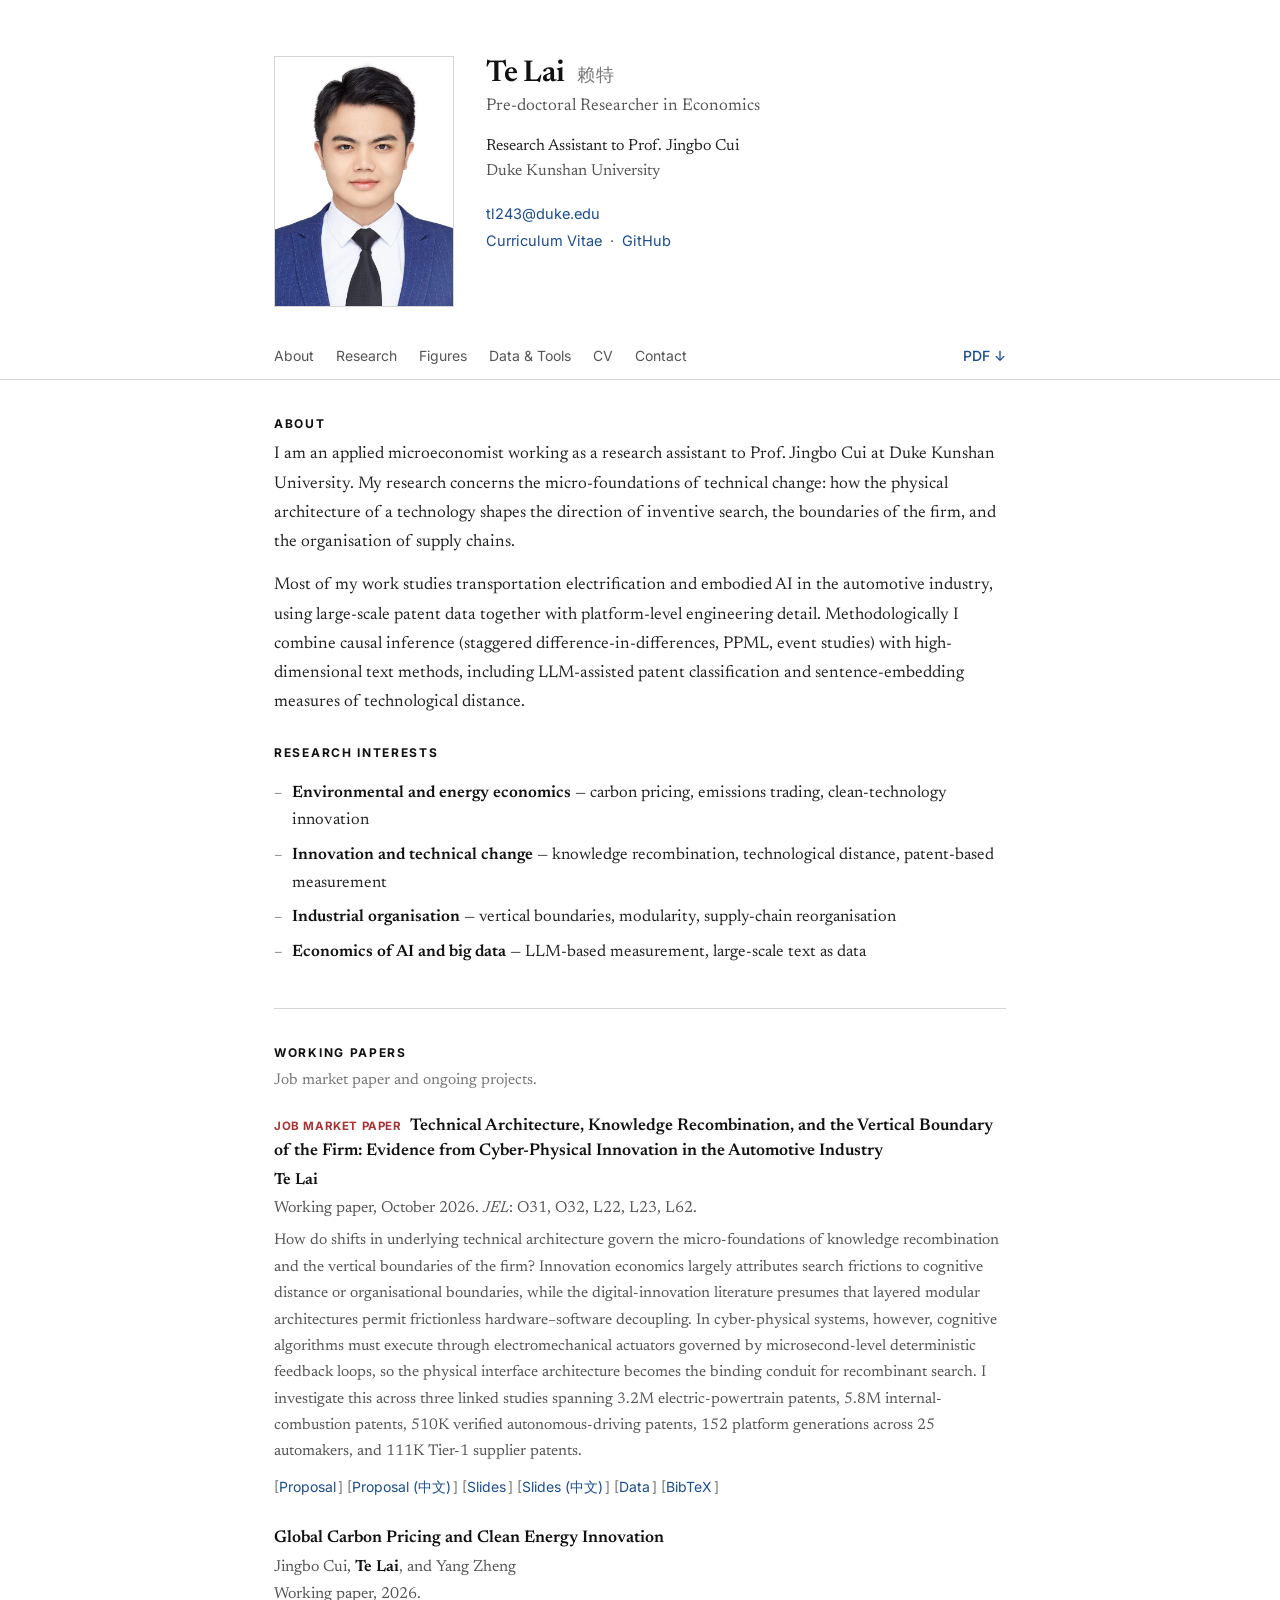
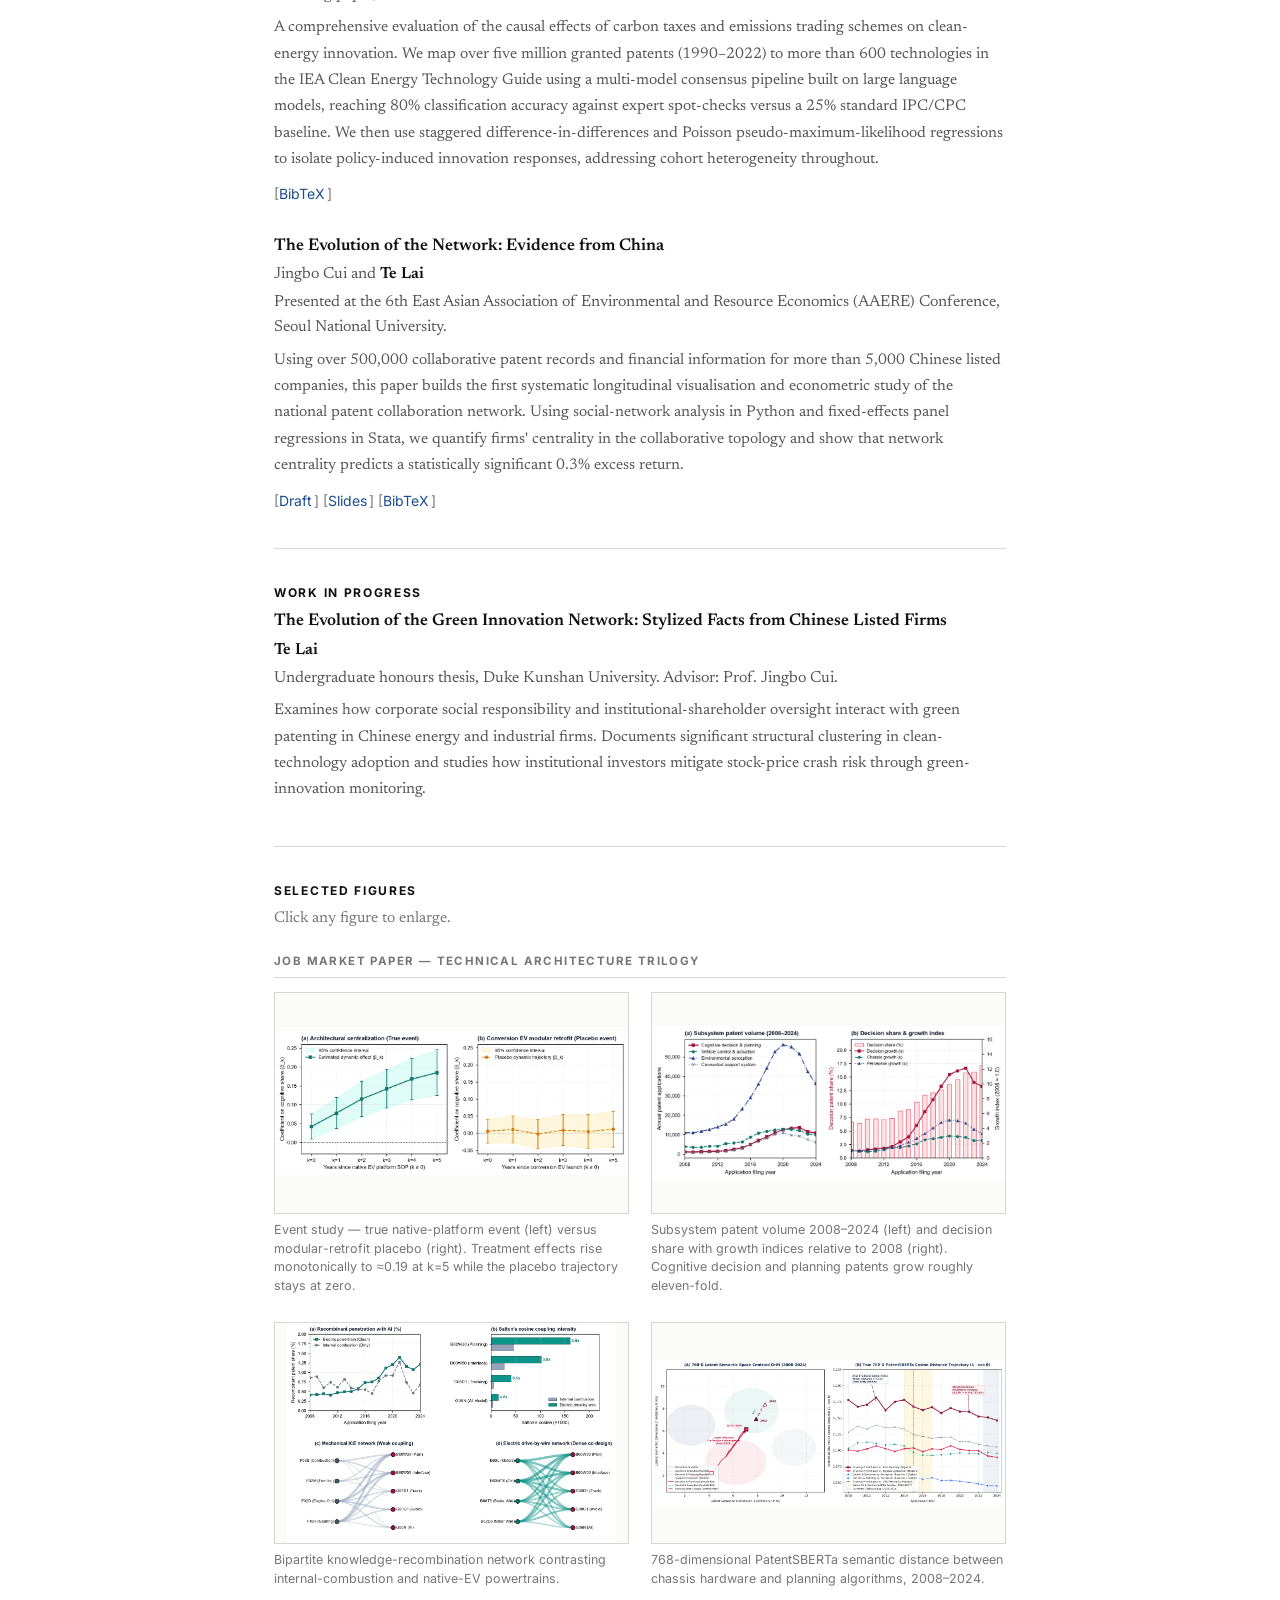
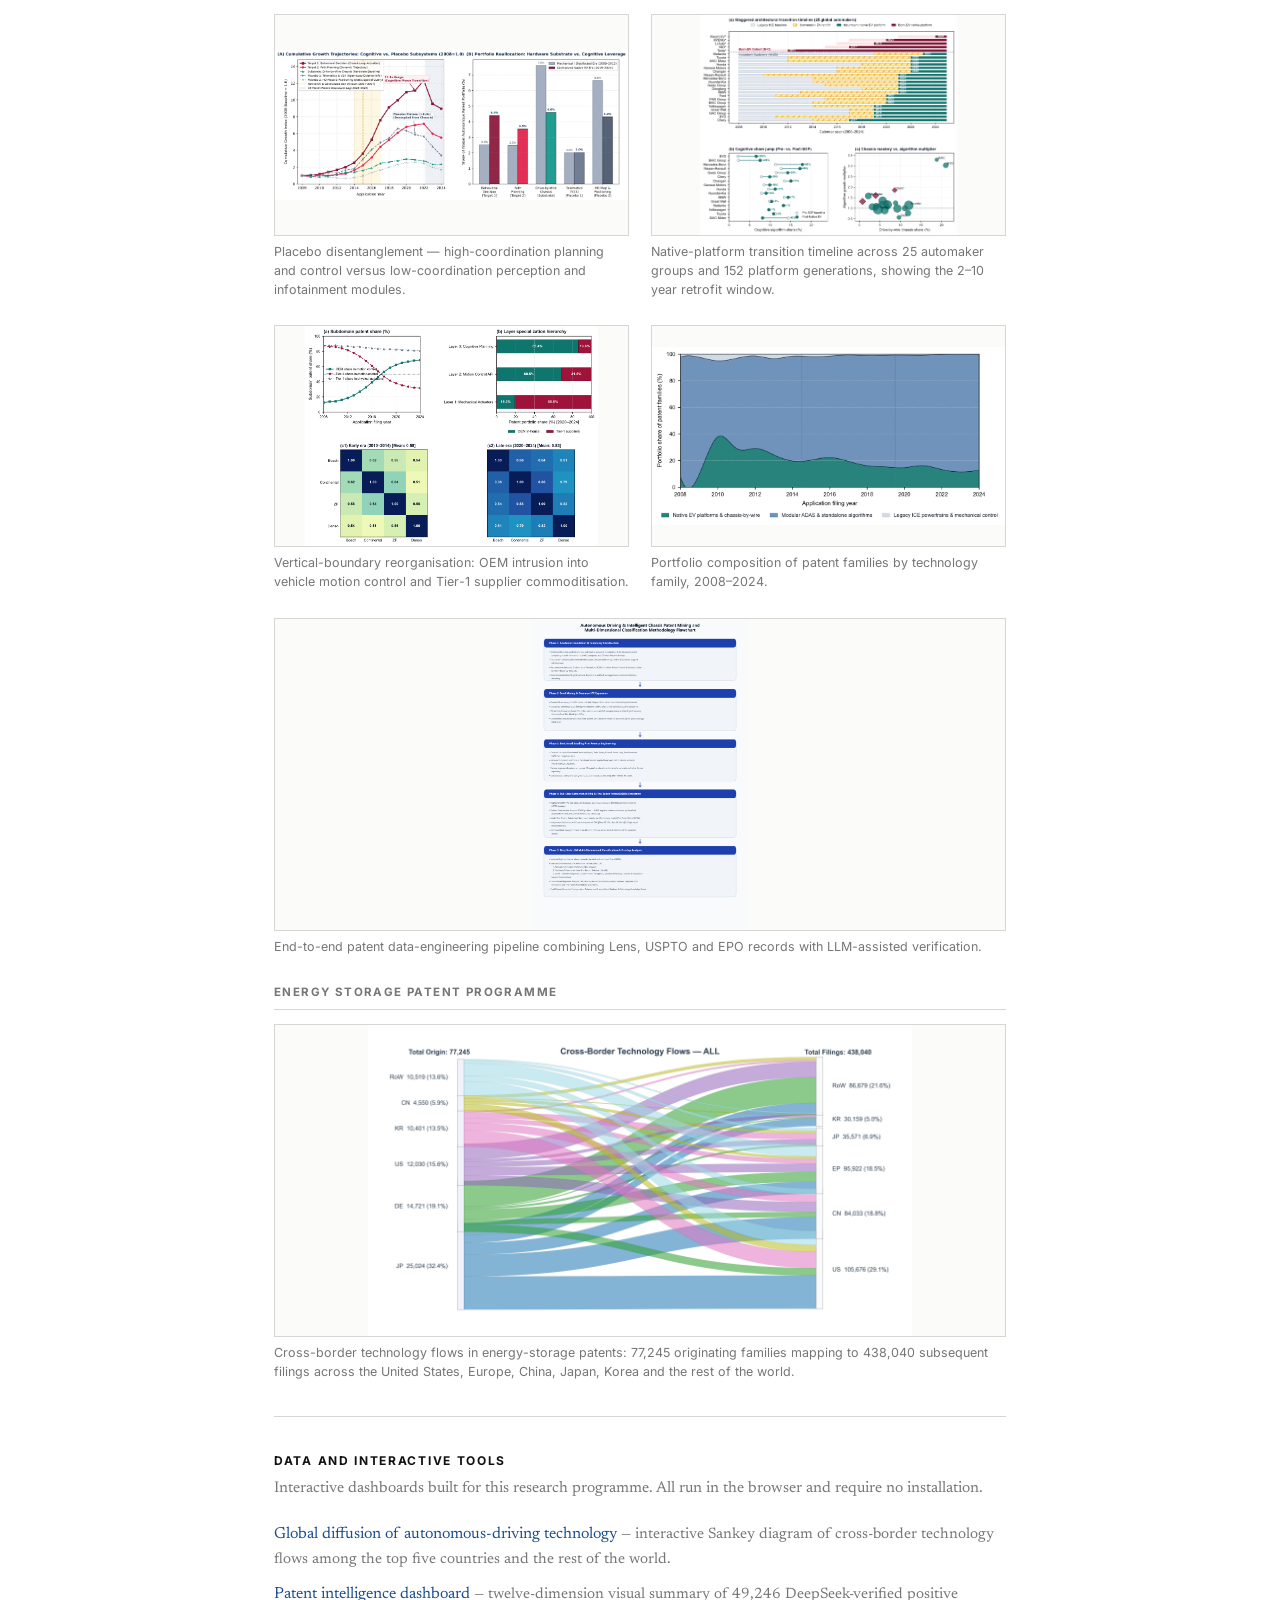
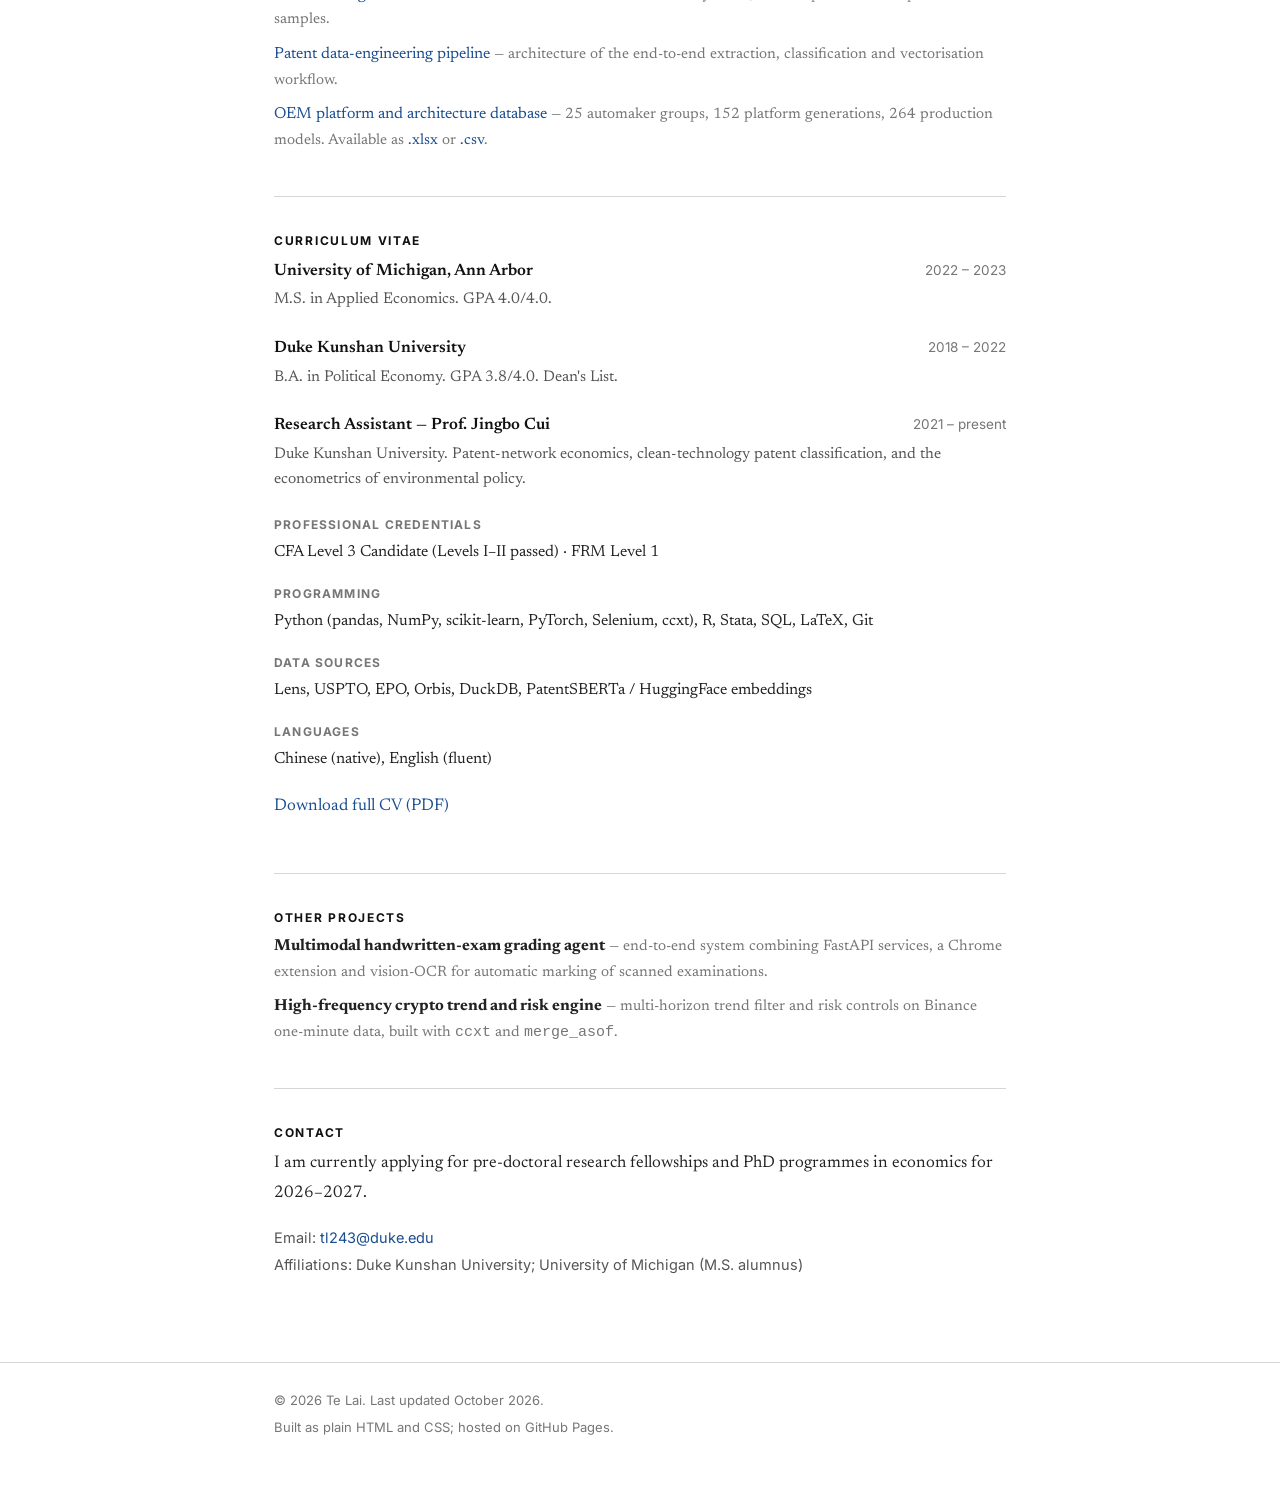
==== commit ba434c69: "Add two empirical figures and group the gallery by project - Add the subsystem growth panel (patent " ====
--- a/index.html
+++ b/index.html
@@ -1,4 +1,4 @@
-﻿<!DOCTYPE html>
+<!DOCTYPE html>
 <html lang="en">
 <head>
 <meta charset="UTF-8">
@@ -189,6 +189,8 @@
   <section id="figures">
     <h2>Selected Figures</h2>
     <p class="section-note">Click any figure to enlarge.</p>
+
+    <h3 class="fig-group">Job Market Paper — Technical Architecture Trilogy</h3>
     <div class="figures">
 
       <figure>
@@ -201,6 +203,15 @@
       </figure>
 
       <figure>
+        <div class="frame"><img src="assets/images/Fig1b_cognitive_growth.png" alt="Subsystem patent volume and decision share" data-figure="fig1b"></div>
+        <figcaption>
+          Subsystem patent volume 2008–2024 (left) and decision share with growth
+          indices relative to 2008 (right). Cognitive decision and planning patents
+          grow roughly eleven-fold.
+        </figcaption>
+      </figure>
+
+      <figure>
         <div class="frame"><img src="assets/images/Fig1_bipartite_network.png" alt="Bipartite knowledge recombination network" data-figure="fig1"></div>
         <figcaption>
           Bipartite knowledge-recombination network contrasting internal-combustion
@@ -252,6 +263,20 @@
         <figcaption>
           End-to-end patent data-engineering pipeline combining Lens, USPTO and EPO
           records with LLM-assisted verification.
+        </figcaption>
+      </figure>
+
+    </div>
+
+    <h3 class="fig-group">Energy Storage Patent Programme</h3>
+    <div class="figures">
+
+      <figure>
+        <div class="frame"><img src="assets/images/Fig6_crossborder_flows.png" alt="Cross-border technology flows in energy storage patents" data-figure="fig_crossborder"></div>
+        <figcaption>
+          Cross-border technology flows in energy-storage patents: 77,245 originating
+          families mapping to 438,040 subsequent filings across the United States,
+          Europe, China, Japan, Korea and the rest of the world.
         </figcaption>
       </figure>
 
--- a/assets/css/style.css
+++ b/assets/css/style.css
@@ -304,6 +304,20 @@
 }
 
 /* ---------- figures ---------- */
+.fig-group {
+  font-family: var(--sans);
+  font-size: 11.5px;
+  font-weight: 700;
+  letter-spacing: 1.4px;
+  text-transform: uppercase;
+  color: var(--ink-mute);
+  margin: 26px 0 14px;
+  padding-bottom: 6px;
+  border-bottom: 1px solid var(--rule);
+}
+
+.fig-group:first-of-type { margin-top: 4px; }
+
 .figures {
   display: grid;
   grid-template-columns: repeat(2, 1fr);
@@ -351,6 +365,26 @@
   line-height: 1.5;
   margin-top: 7px;
   flex: 1 1 auto;
+}
+
+/* a figure that is alone in its group spans the full column width */
+.figures figure:only-child {
+  grid-column: 1 / -1;
+  max-width: 100%;
+}
+
+.figures figure:only-child .frame {
+  aspect-ratio: 21 / 9;
+}
+
+/* when a 2-column group has an odd number of items, the trailing figure
+   would sit alone in the left column — let it span the full width instead */
+.figures figure:last-child:nth-child(odd) {
+  grid-column: 1 / -1;
+}
+
+.figures figure:last-child:nth-child(odd) .frame {
+  aspect-ratio: 21 / 9;
 }
 
 /* ---------- CV blocks ---------- */
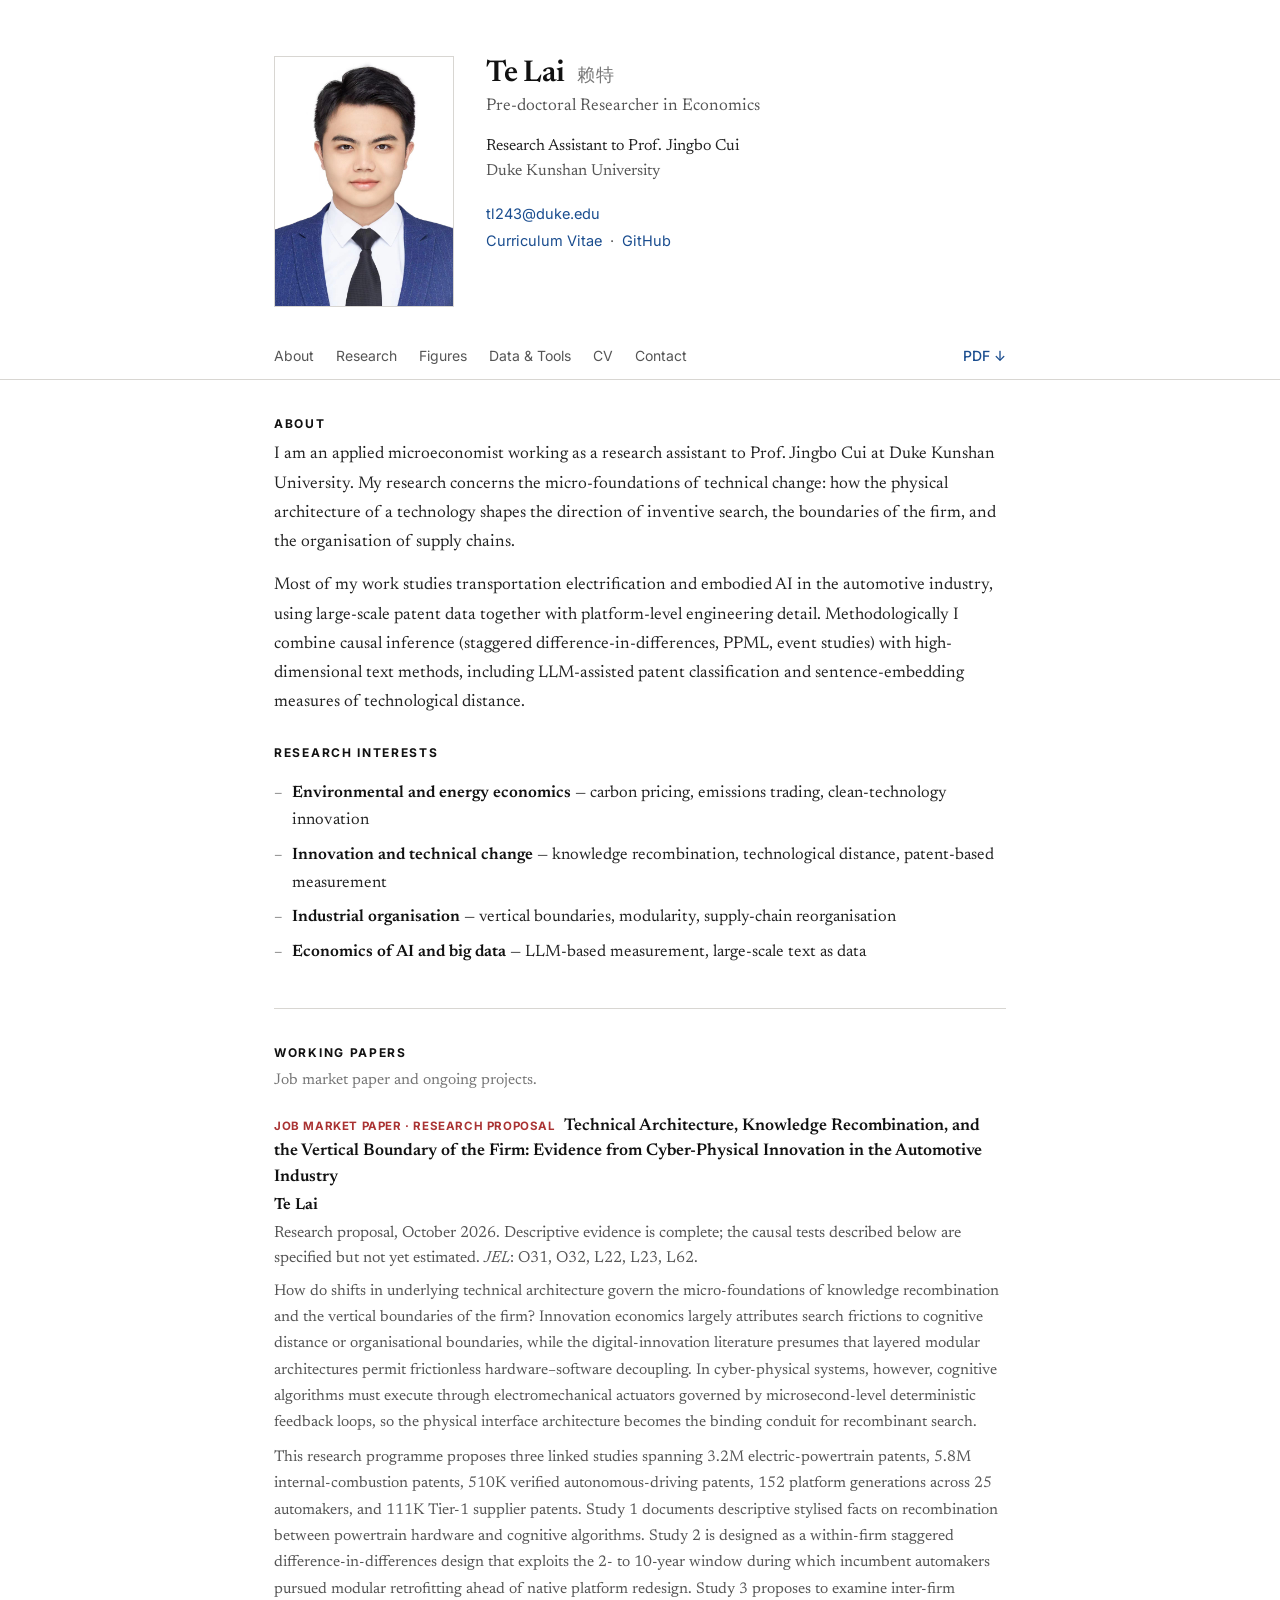
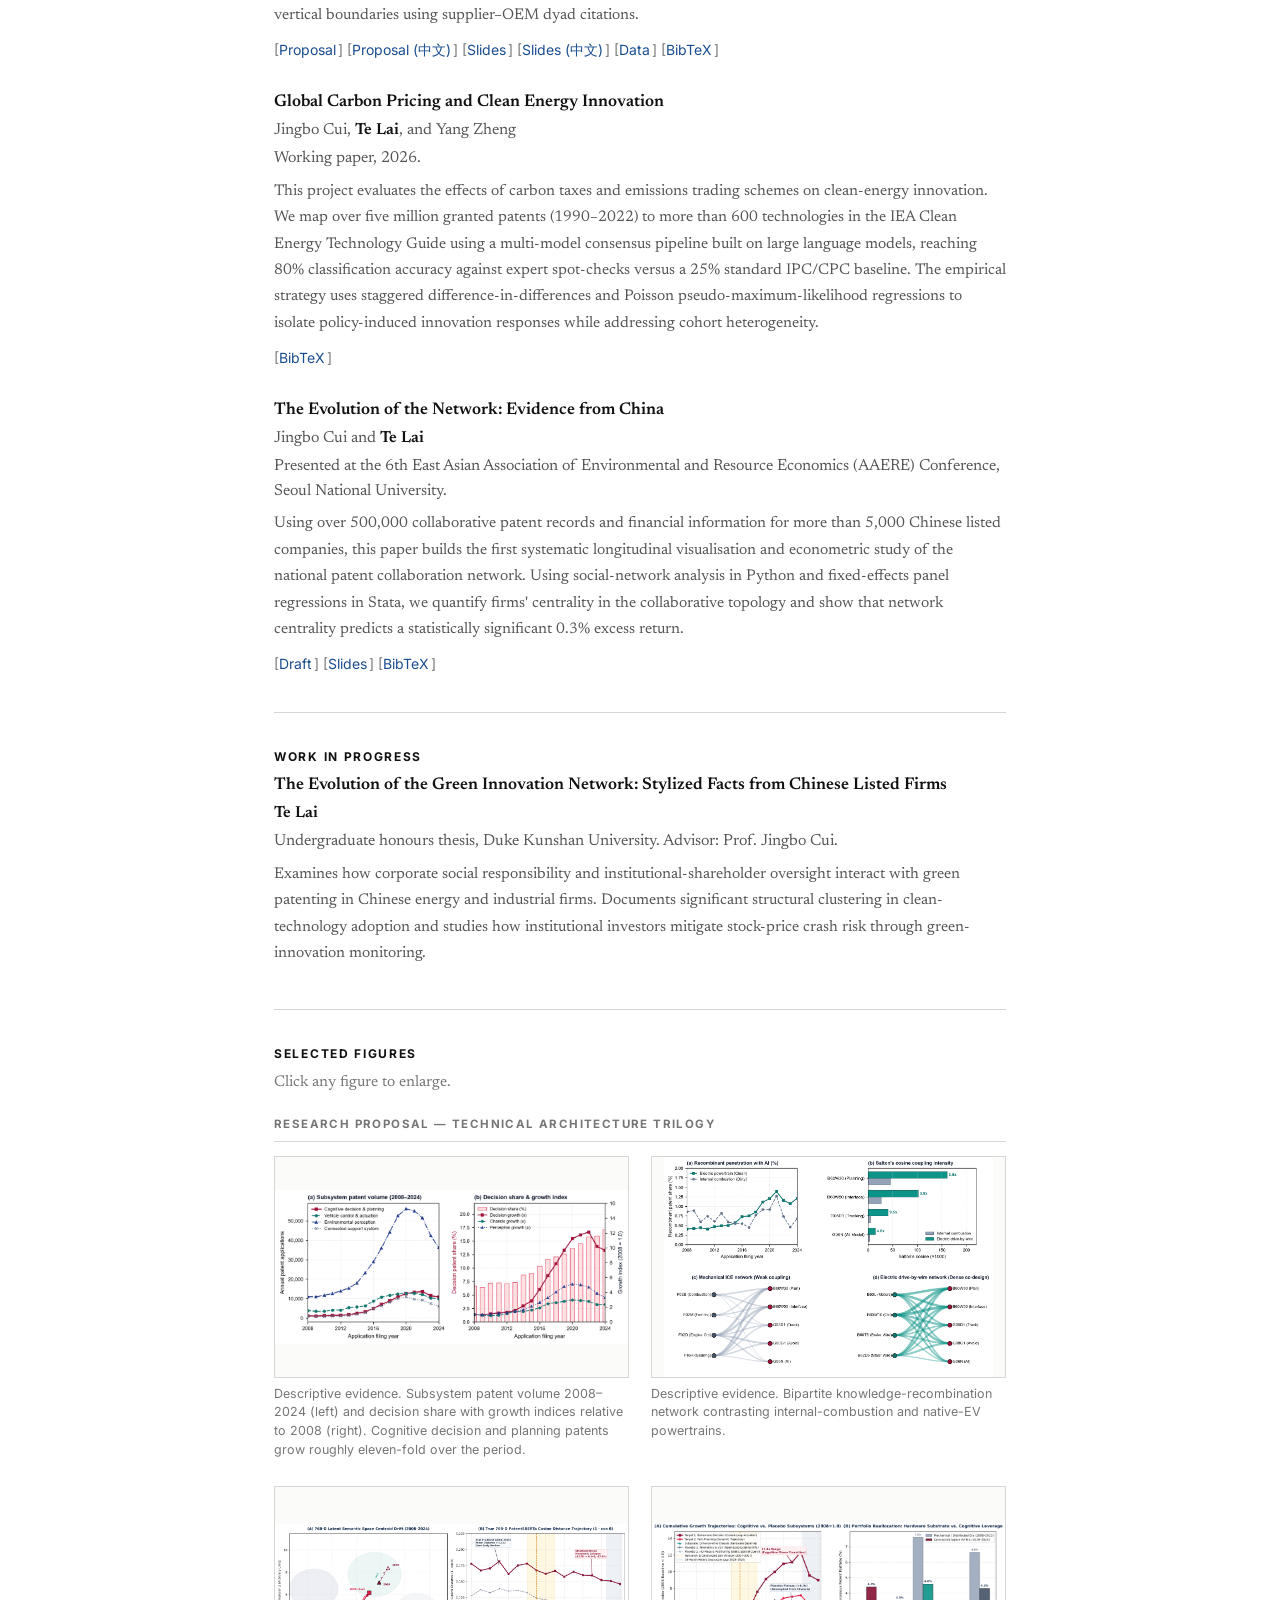
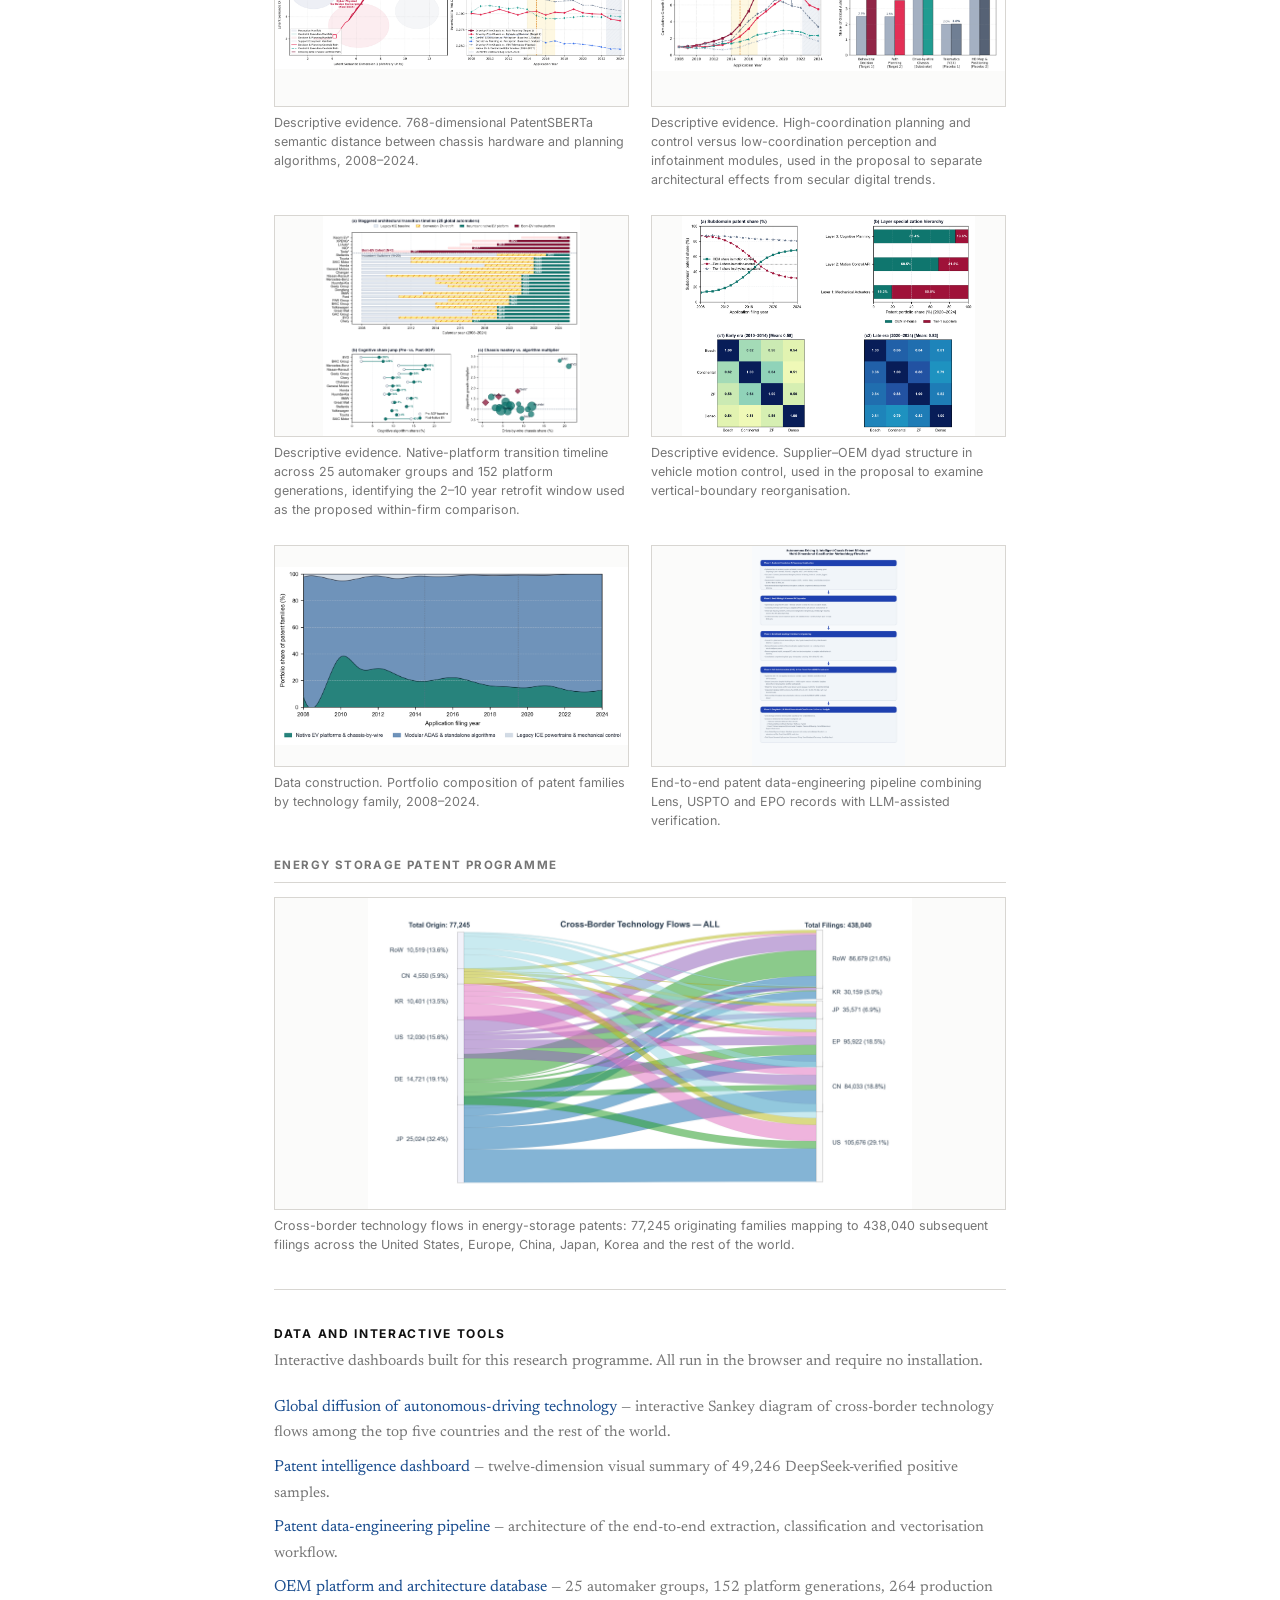
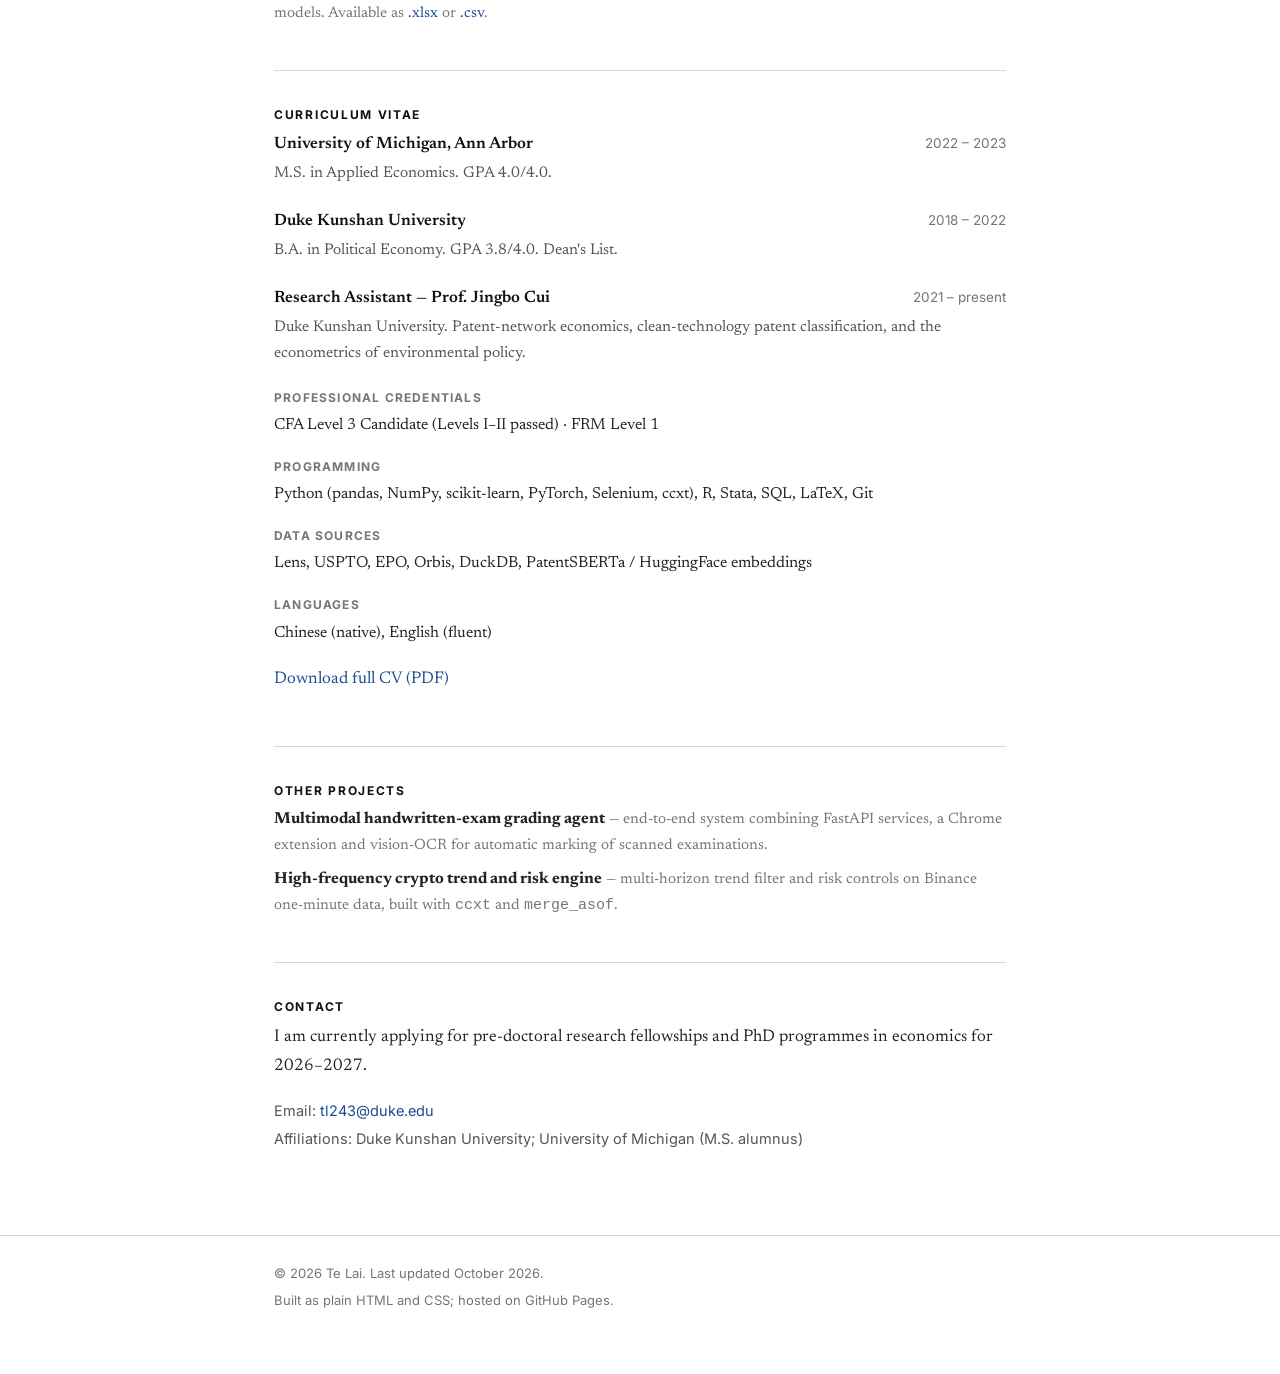
==== commit 5a2e604d: "Correct the job market paper status: research proposal, not completed paper The listing previously r" ====
--- a/index.html
+++ b/index.html
@@ -94,12 +94,16 @@
 
     <div class="paper">
       <p class="paper-title">
-        <span class="flag">Job Market Paper</span>
+        <span class="flag">Job Market Paper · Research Proposal</span>
         Technical Architecture, Knowledge Recombination, and the Vertical Boundary
         of the Firm: Evidence from Cyber-Physical Innovation in the Automotive Industry
       </p>
       <p class="paper-authors"><span class="self">Te Lai</span></p>
-      <p class="paper-venue">Working paper, October 2026. <em>JEL</em>: O31, O32, L22, L23, L62.</p>
+      <p class="paper-venue">
+        Research proposal, October 2026. Descriptive evidence is complete; the causal
+        tests described below are specified but not yet estimated.
+        <em>JEL</em>: O31, O32, L22, L23, L62.
+      </p>
       <p class="paper-abstract">
         How do shifts in underlying technical architecture govern the micro-foundations
         of knowledge recombination and the vertical boundaries of the firm? Innovation
@@ -109,10 +113,19 @@
         decoupling. In cyber-physical systems, however, cognitive algorithms must
         execute through electromechanical actuators governed by microsecond-level
         deterministic feedback loops, so the physical interface architecture becomes
-        the binding conduit for recombinant search. I investigate this across three
-        linked studies spanning 3.2M electric-powertrain patents, 5.8M internal-combustion
-        patents, 510K verified autonomous-driving patents, 152 platform generations
-        across 25 automakers, and 111K Tier-1 supplier patents.
+        the binding conduit for recombinant search.
+      </p>
+      <p class="paper-abstract">
+        This research programme proposes three linked studies spanning 3.2M
+        electric-powertrain patents, 5.8M internal-combustion patents, 510K verified
+        autonomous-driving patents, 152 platform generations across 25 automakers,
+        and 111K Tier-1 supplier patents. Study&nbsp;1 documents descriptive
+        stylised facts on recombination between powertrain hardware and cognitive
+        algorithms. Study&nbsp;2 is designed as a within-firm staggered
+        difference-in-differences design that exploits the 2- to 10-year window during
+        which incumbent automakers pursued modular retrofitting ahead of native
+        platform redesign. Study&nbsp;3 proposes to examine inter-firm vertical
+        boundaries using supplier–OEM dyad citations.
       </p>
       <p class="paper-links">
         [<a href="assets/docs/Technical_Architecture_and_Embodied_AI_Trilogy_Proposal.pdf" target="_blank" rel="noopener">Proposal</a>]
@@ -129,14 +142,15 @@
       <p class="paper-authors">Jingbo Cui, <span class="self">Te Lai</span>, and Yang Zheng</p>
       <p class="paper-venue">Working paper, 2026.</p>
       <p class="paper-abstract">
-        A comprehensive evaluation of the causal effects of carbon taxes and emissions
-        trading schemes on clean-energy innovation. We map over five million granted
-        patents (1990–2022) to more than 600 technologies in the IEA Clean Energy
-        Technology Guide using a multi-model consensus pipeline built on large language
-        models, reaching 80% classification accuracy against expert spot-checks versus
-        a 25% standard IPC/CPC baseline. We then use staggered difference-in-differences
-        and Poisson pseudo-maximum-likelihood regressions to isolate policy-induced
-        innovation responses, addressing cohort heterogeneity throughout.
+        This project evaluates the effects of carbon taxes and emissions trading
+        schemes on clean-energy innovation. We map over five million granted patents
+        (1990–2022) to more than 600 technologies in the IEA Clean Energy Technology
+        Guide using a multi-model consensus pipeline built on large language models,
+        reaching 80% classification accuracy against expert spot-checks versus a 25%
+        standard IPC/CPC baseline. The empirical strategy uses staggered
+        difference-in-differences and Poisson pseudo-maximum-likelihood regressions to
+        isolate policy-induced innovation responses while addressing cohort
+        heterogeneity.
       </p>
       <p class="paper-links">[<a href="#" data-bibtex="bib_carbon">BibTeX</a>]</p>
     </div>
@@ -190,71 +204,65 @@
     <h2>Selected Figures</h2>
     <p class="section-note">Click any figure to enlarge.</p>
 
-    <h3 class="fig-group">Job Market Paper — Technical Architecture Trilogy</h3>
+    <h3 class="fig-group">Research Proposal — Technical Architecture Trilogy</h3>
     <div class="figures">
 
       <figure>
-        <div class="frame"><img src="assets/images/Fig4_event_study.png" alt="Event study: true event versus placebo dynamics" data-figure="fig_event"></div>
-        <figcaption>
-          Event study — true native-platform event (left) versus modular-retrofit
-          placebo (right). Treatment effects rise monotonically to ≈0.19 at k=5 while
-          the placebo trajectory stays at zero.
-        </figcaption>
-      </figure>
-
-      <figure>
         <div class="frame"><img src="assets/images/Fig1b_cognitive_growth.png" alt="Subsystem patent volume and decision share" data-figure="fig1b"></div>
         <figcaption>
-          Subsystem patent volume 2008–2024 (left) and decision share with growth
-          indices relative to 2008 (right). Cognitive decision and planning patents
-          grow roughly eleven-fold.
+          Descriptive evidence. Subsystem patent volume 2008–2024 (left) and
+          decision share with growth indices relative to 2008 (right). Cognitive
+          decision and planning patents grow roughly eleven-fold over the period.
         </figcaption>
       </figure>
 
       <figure>
         <div class="frame"><img src="assets/images/Fig1_bipartite_network.png" alt="Bipartite knowledge recombination network" data-figure="fig1"></div>
         <figcaption>
-          Bipartite knowledge-recombination network contrasting internal-combustion
-          and native-EV powertrains.
+          Descriptive evidence. Bipartite knowledge-recombination network
+          contrasting internal-combustion and native-EV powertrains.
         </figcaption>
       </figure>
 
       <figure>
         <div class="frame"><img src="assets/images/Fig2_semantic_distance_collapse.png" alt="PatentSBERTa semantic distance collapse" data-figure="fig2"></div>
         <figcaption>
-          768-dimensional PatentSBERTa semantic distance between chassis hardware and
-          planning algorithms, 2008–2024.
+          Descriptive evidence. 768-dimensional PatentSBERTa semantic distance
+          between chassis hardware and planning algorithms, 2008–2024.
         </figcaption>
       </figure>
 
       <figure>
         <div class="frame"><img src="assets/images/Fig3_placebo_trajectory.png" alt="Placebo disentanglement" data-figure="fig3"></div>
         <figcaption>
-          Placebo disentanglement — high-coordination planning and control versus
-          low-coordination perception and infotainment modules.
+          Descriptive evidence. High-coordination planning and control versus
+          low-coordination perception and infotainment modules, used in the proposal
+          to separate architectural effects from secular digital trends.
         </figcaption>
       </figure>
 
       <figure>
         <div class="frame"><img src="assets/images/Fig4_oem_platform_transition.png" alt="Global automaker platform transitions" data-figure="fig4"></div>
         <figcaption>
-          Native-platform transition timeline across 25 automaker groups and 152
-          platform generations, showing the 2–10 year retrofit window.
+          Descriptive evidence. Native-platform transition timeline across 25
+          automaker groups and 152 platform generations, identifying the 2–10 year
+          retrofit window used as the proposed within-firm comparison.
         </figcaption>
       </figure>
 
       <figure>
         <div class="frame"><img src="assets/images/Fig5_tier1_boundary.png" alt="Vertical boundary reorganisation" data-figure="fig5"></div>
         <figcaption>
-          Vertical-boundary reorganisation: OEM intrusion into vehicle motion control
-          and Tier-1 supplier commoditisation.
+          Descriptive evidence. Supplier–OEM dyad structure in vehicle motion
+          control, used in the proposal to examine vertical-boundary reorganisation.
         </figcaption>
       </figure>
 
       <figure>
         <div class="frame"><img src="assets/images/Fig1_sankey_paradigm.png" alt="Technology portfolio composition" data-figure="fig_paradigm"></div>
         <figcaption>
-          Portfolio composition of patent families by technology family, 2008–2024.
+          Data construction. Portfolio composition of patent families by technology
+          family, 2008–2024.
         </figcaption>
       </figure>
 
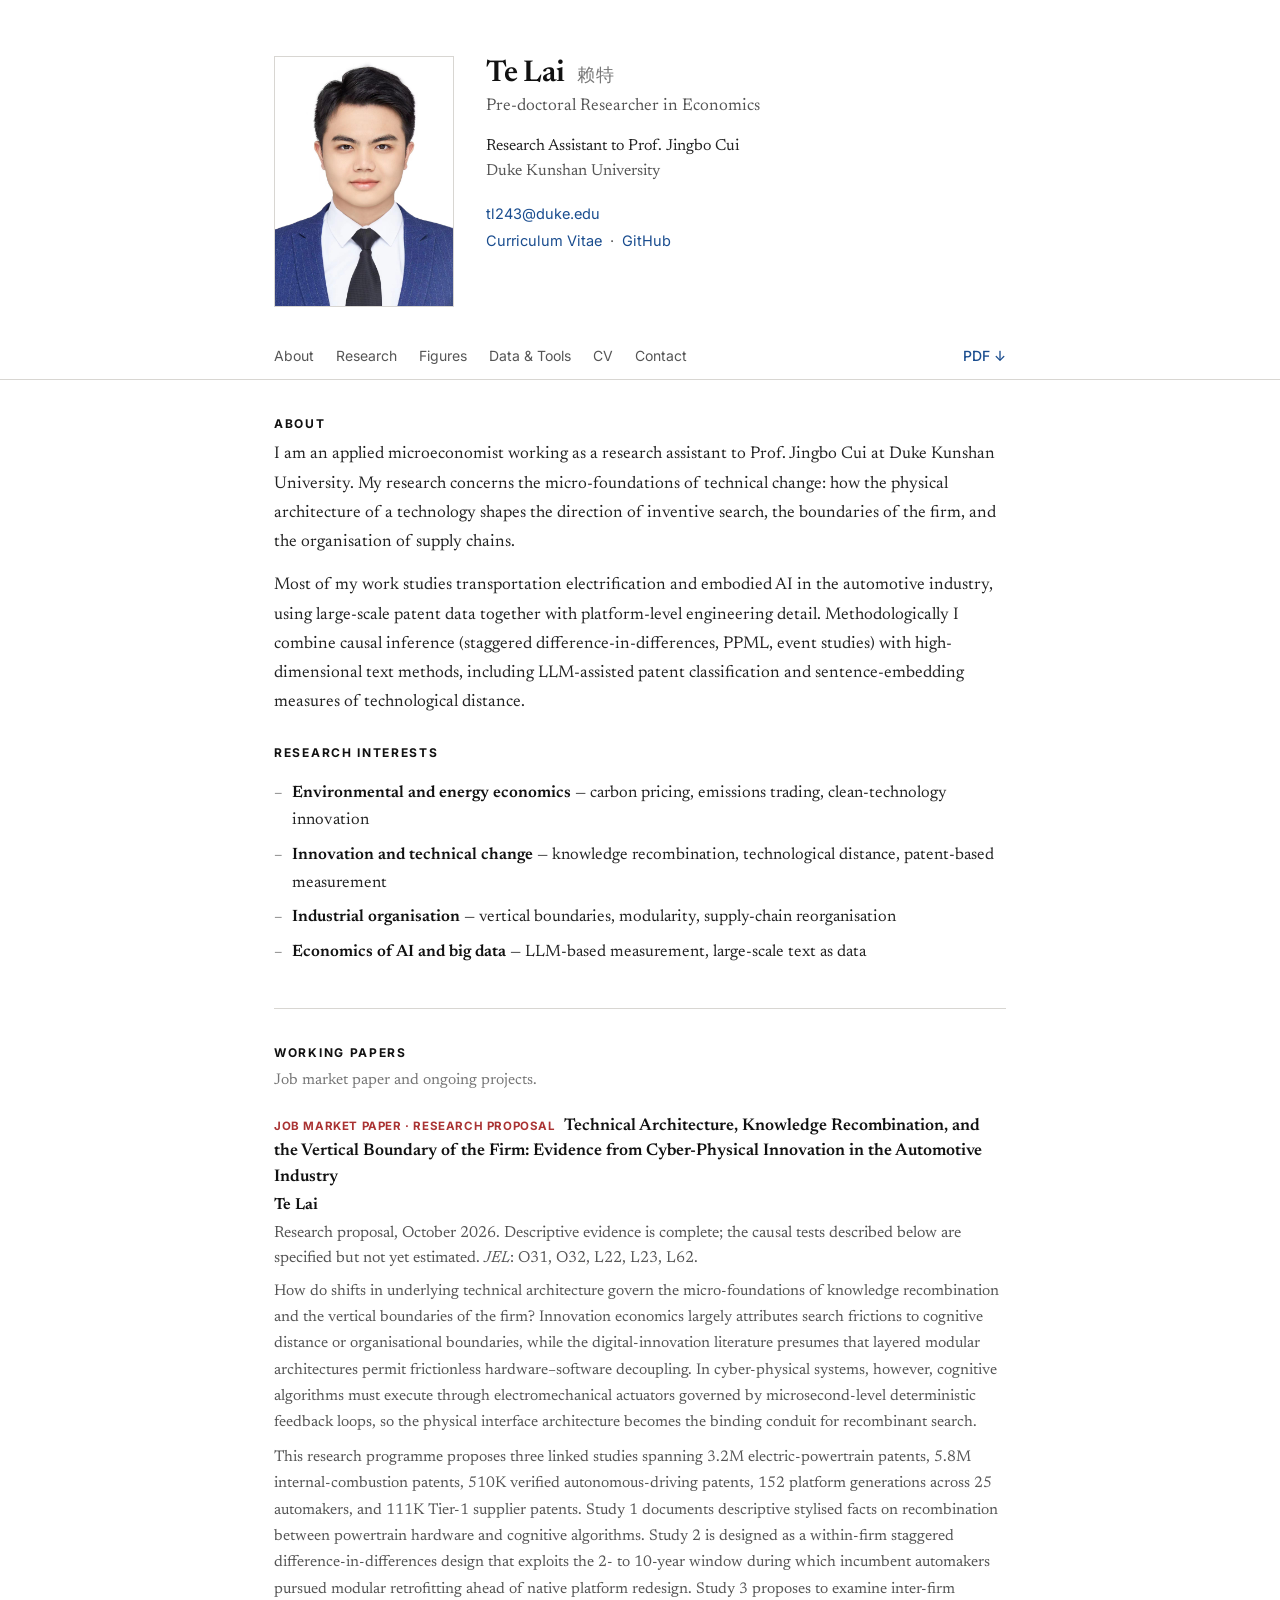
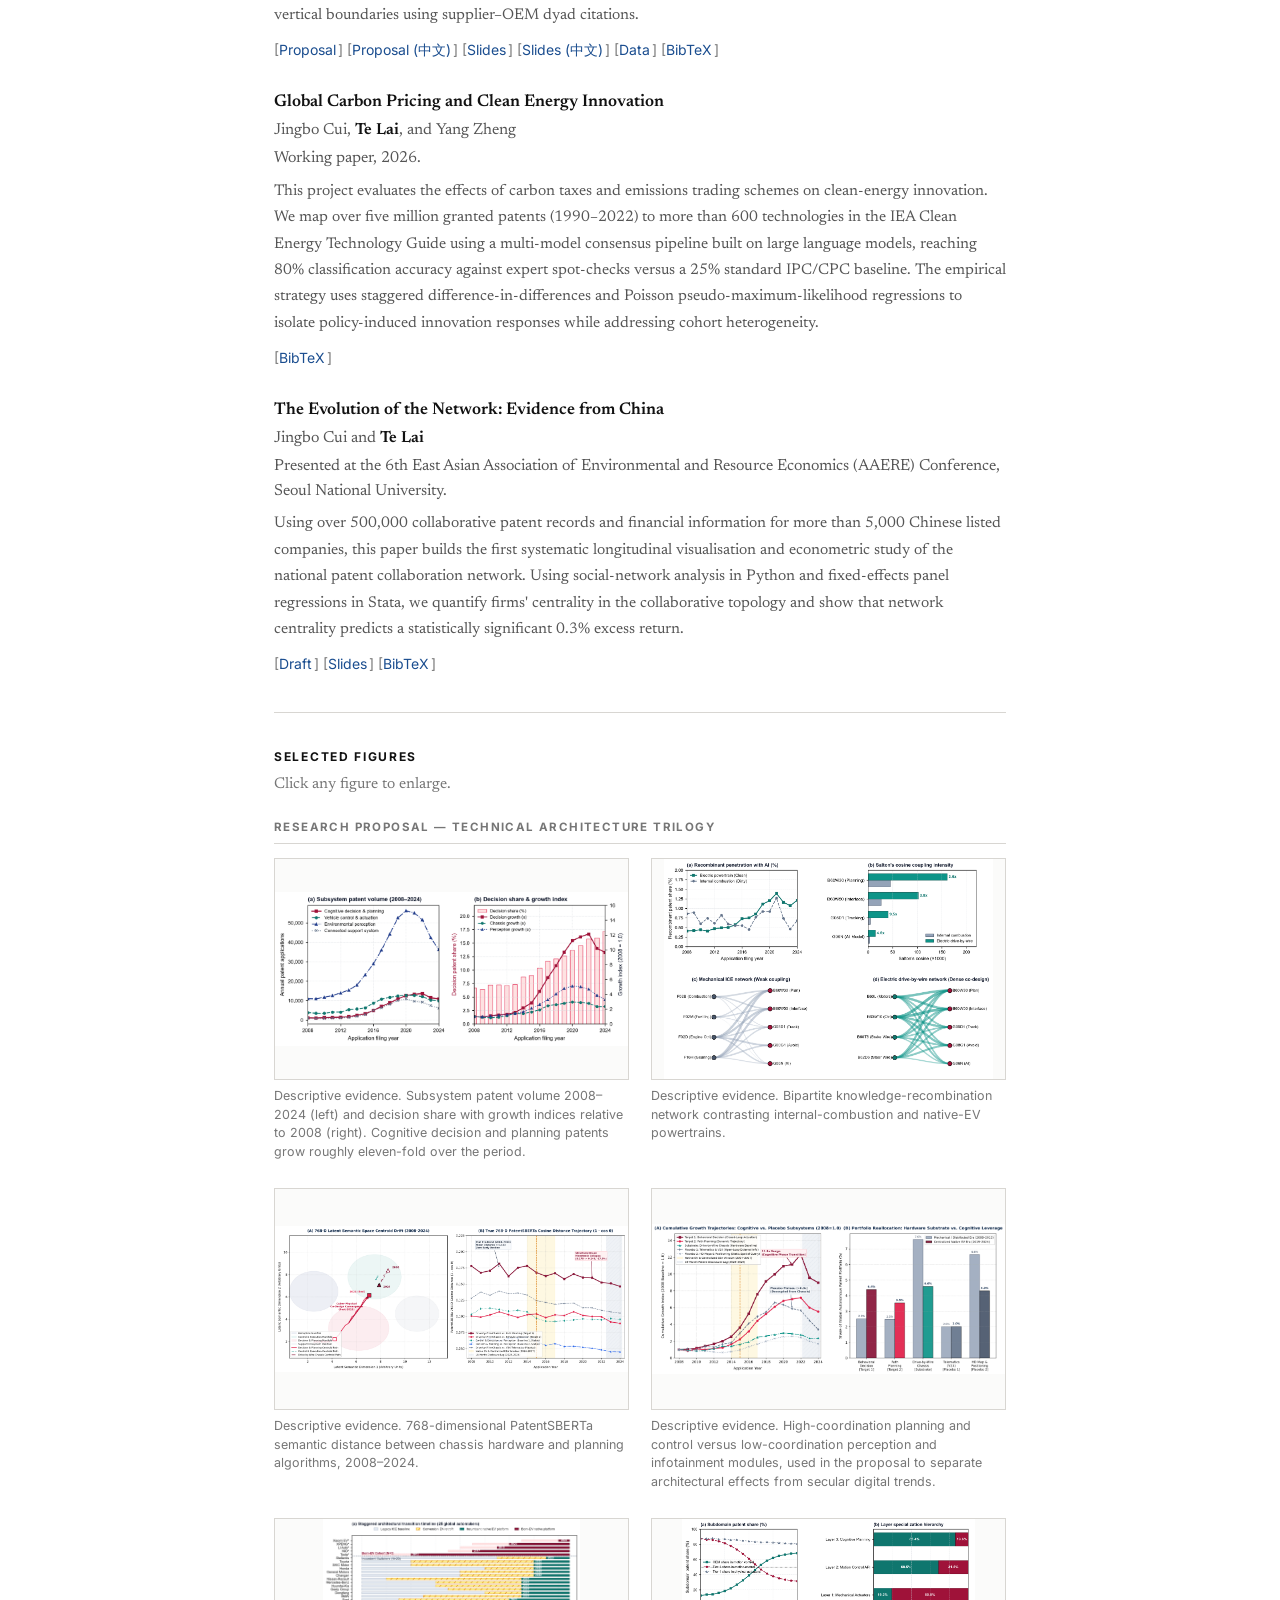
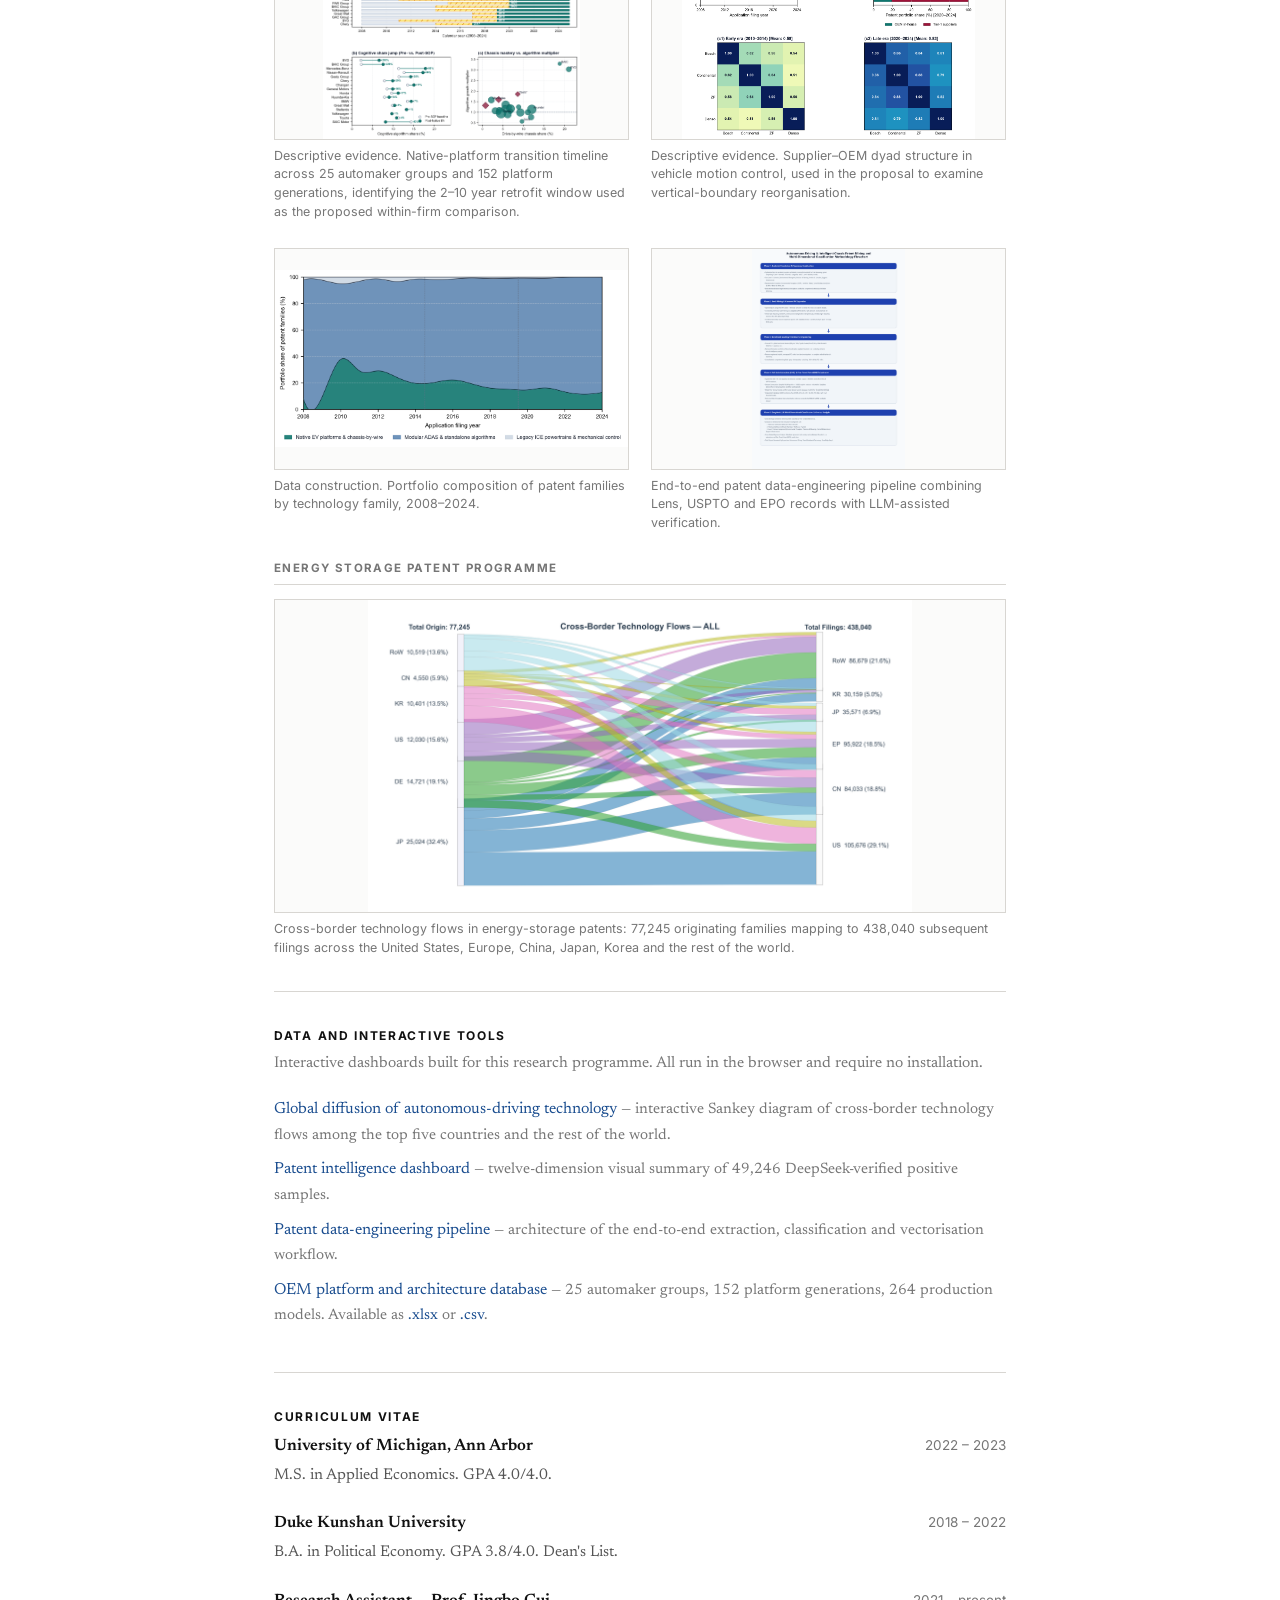
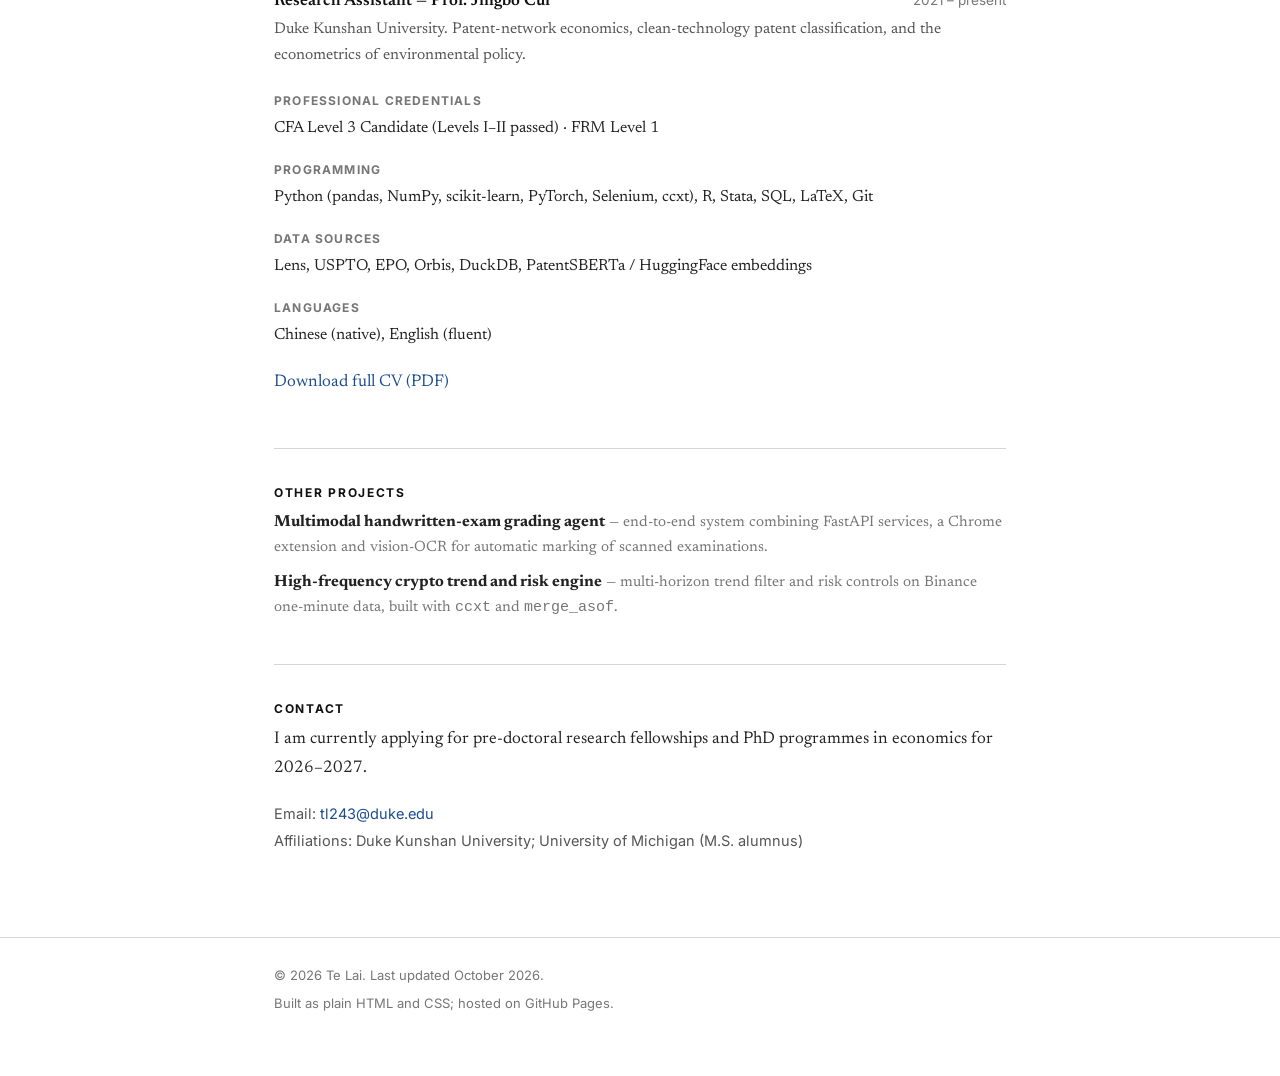
==== commit c9e34af9: "Remove the undergraduate thesis from Work in Progress" ====
--- a/index.html
+++ b/index.html
@@ -179,26 +179,6 @@
     </div>
   </section>
 
-  <!-- ================= WORK IN PROGRESS ================= -->
-  <section id="wip">
-    <h2>Work in Progress</h2>
-
-    <div class="paper">
-      <p class="paper-title">The Evolution of the Green Innovation Network: Stylized Facts from Chinese Listed Firms</p>
-      <p class="paper-authors"><span class="self">Te Lai</span></p>
-      <p class="paper-venue">
-        Undergraduate honours thesis, Duke Kunshan University. Advisor: Prof. Jingbo Cui.
-      </p>
-      <p class="paper-abstract">
-        Examines how corporate social responsibility and institutional-shareholder
-        oversight interact with green patenting in Chinese energy and industrial firms.
-        Documents significant structural clustering in clean-technology adoption and
-        studies how institutional investors mitigate stock-price crash risk through
-        green-innovation monitoring.
-      </p>
-    </div>
-  </section>
-
   <!-- ================= FIGURES ================= -->
   <section id="figures">
     <h2>Selected Figures</h2>
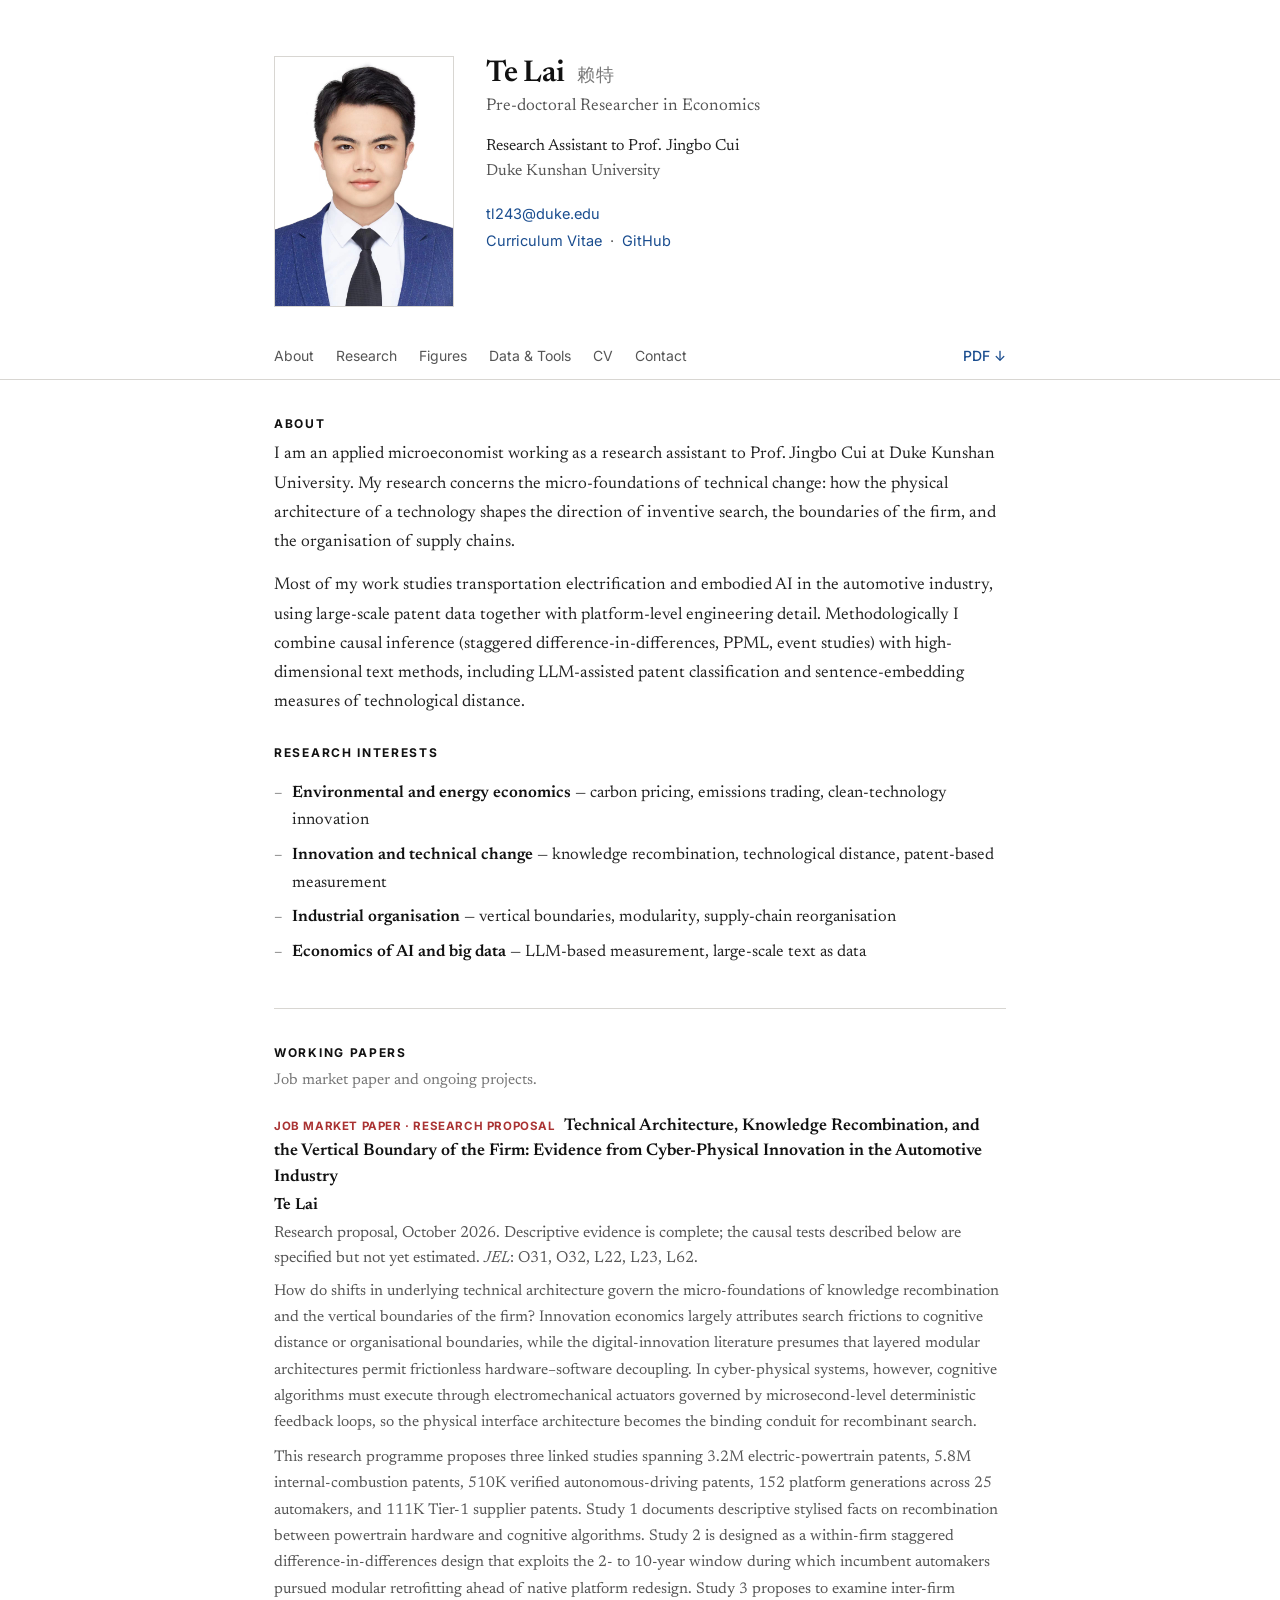
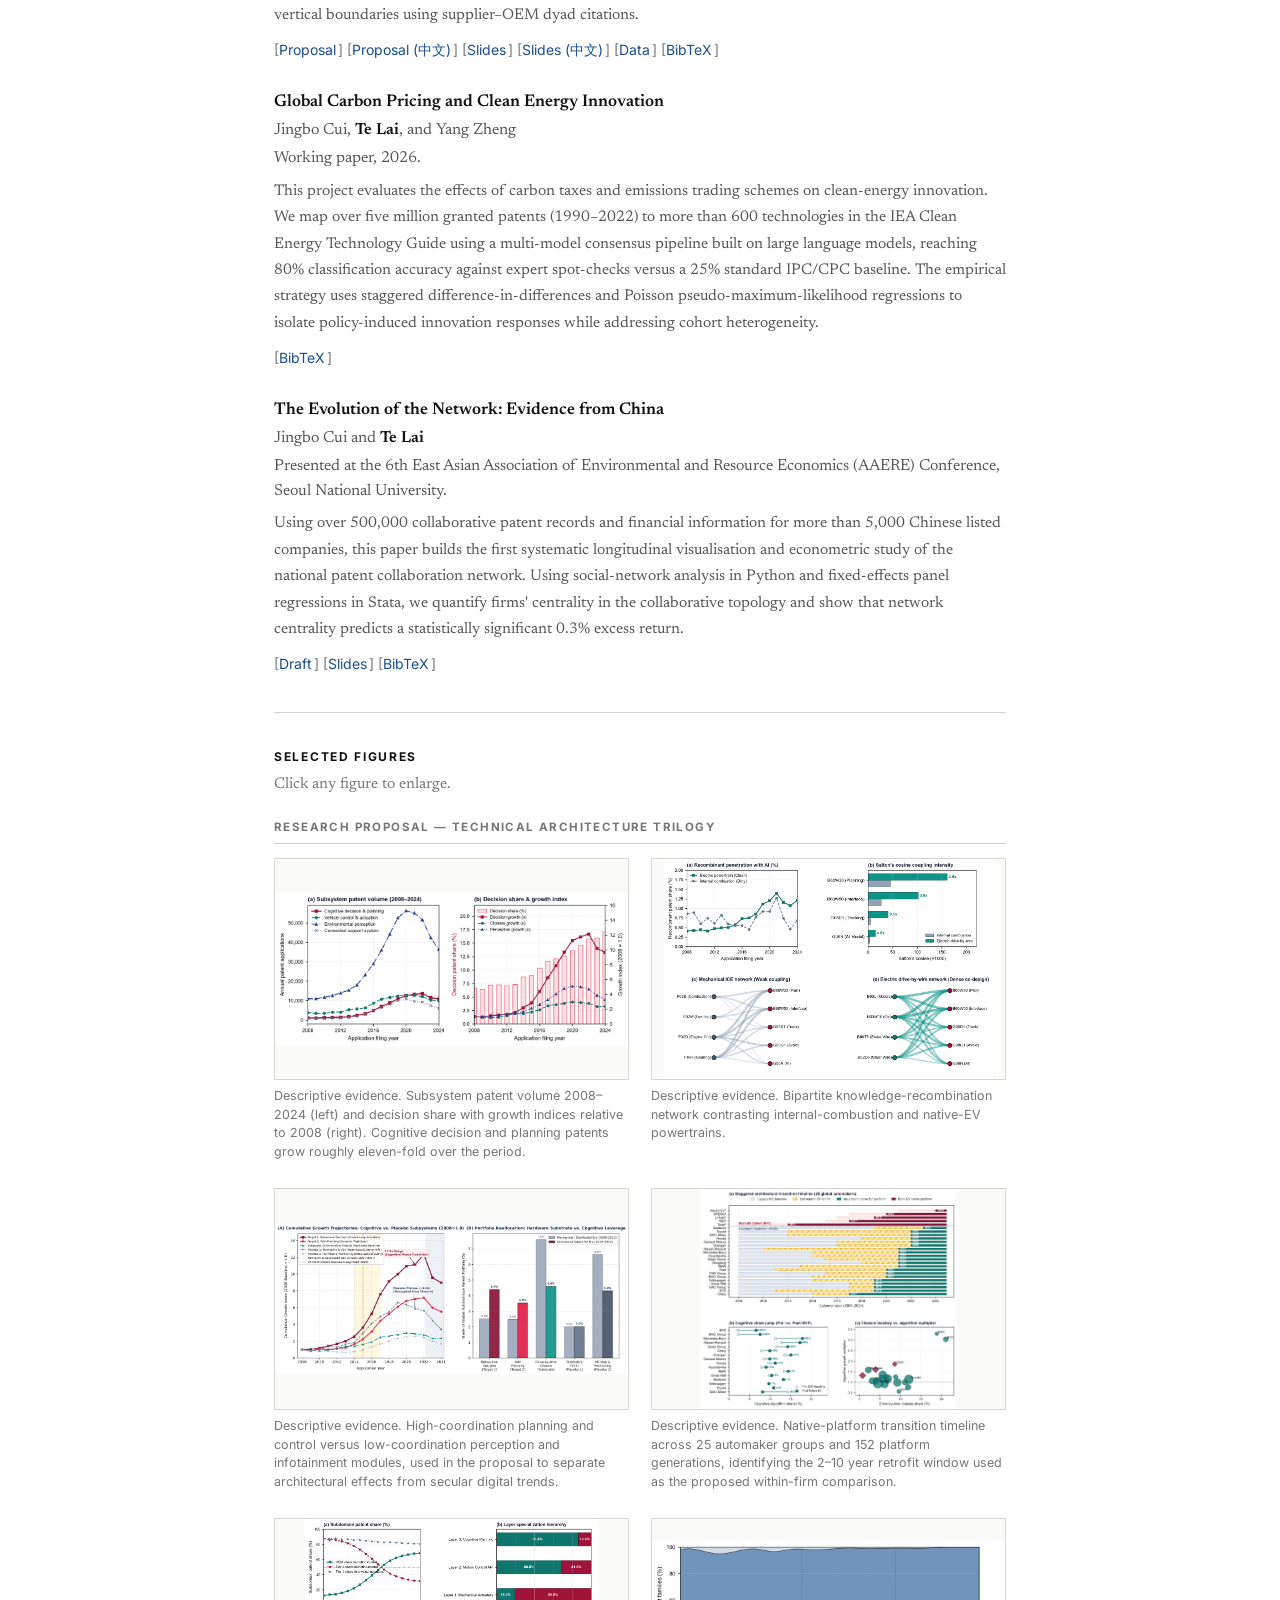
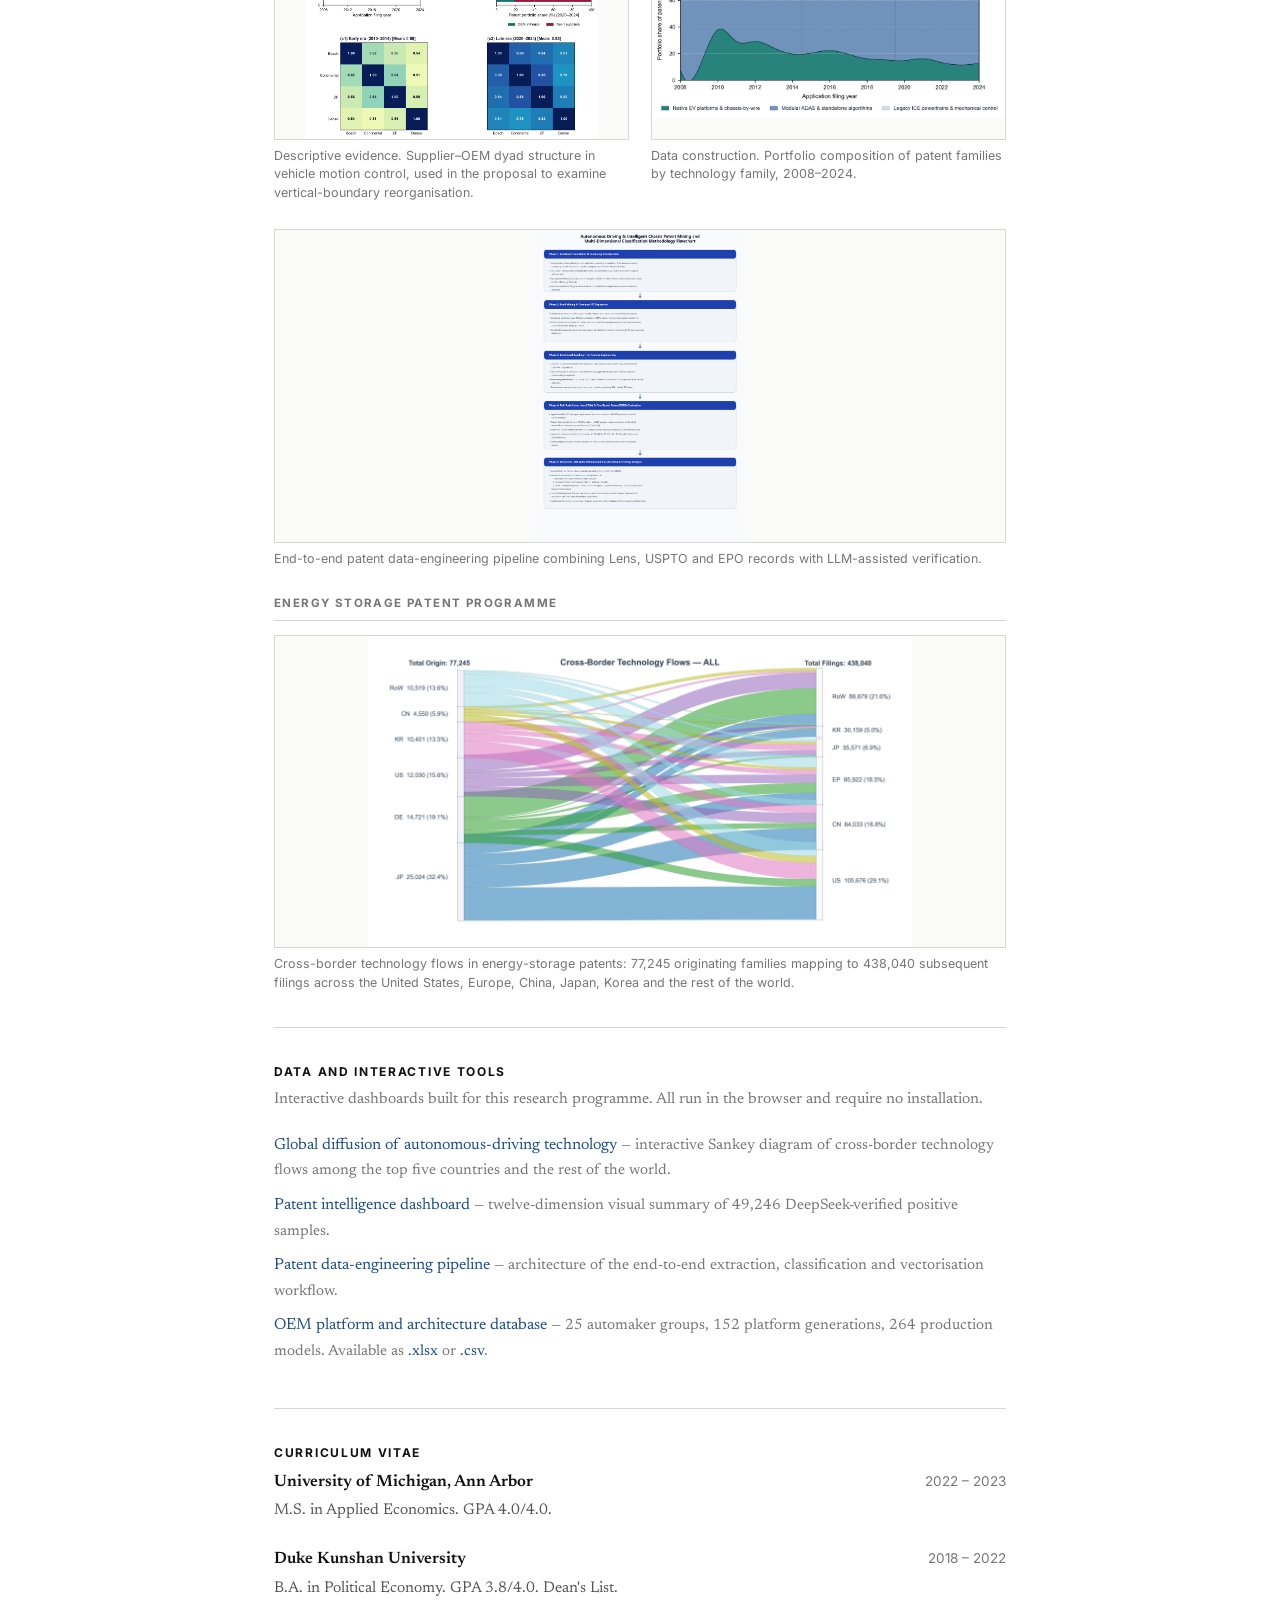
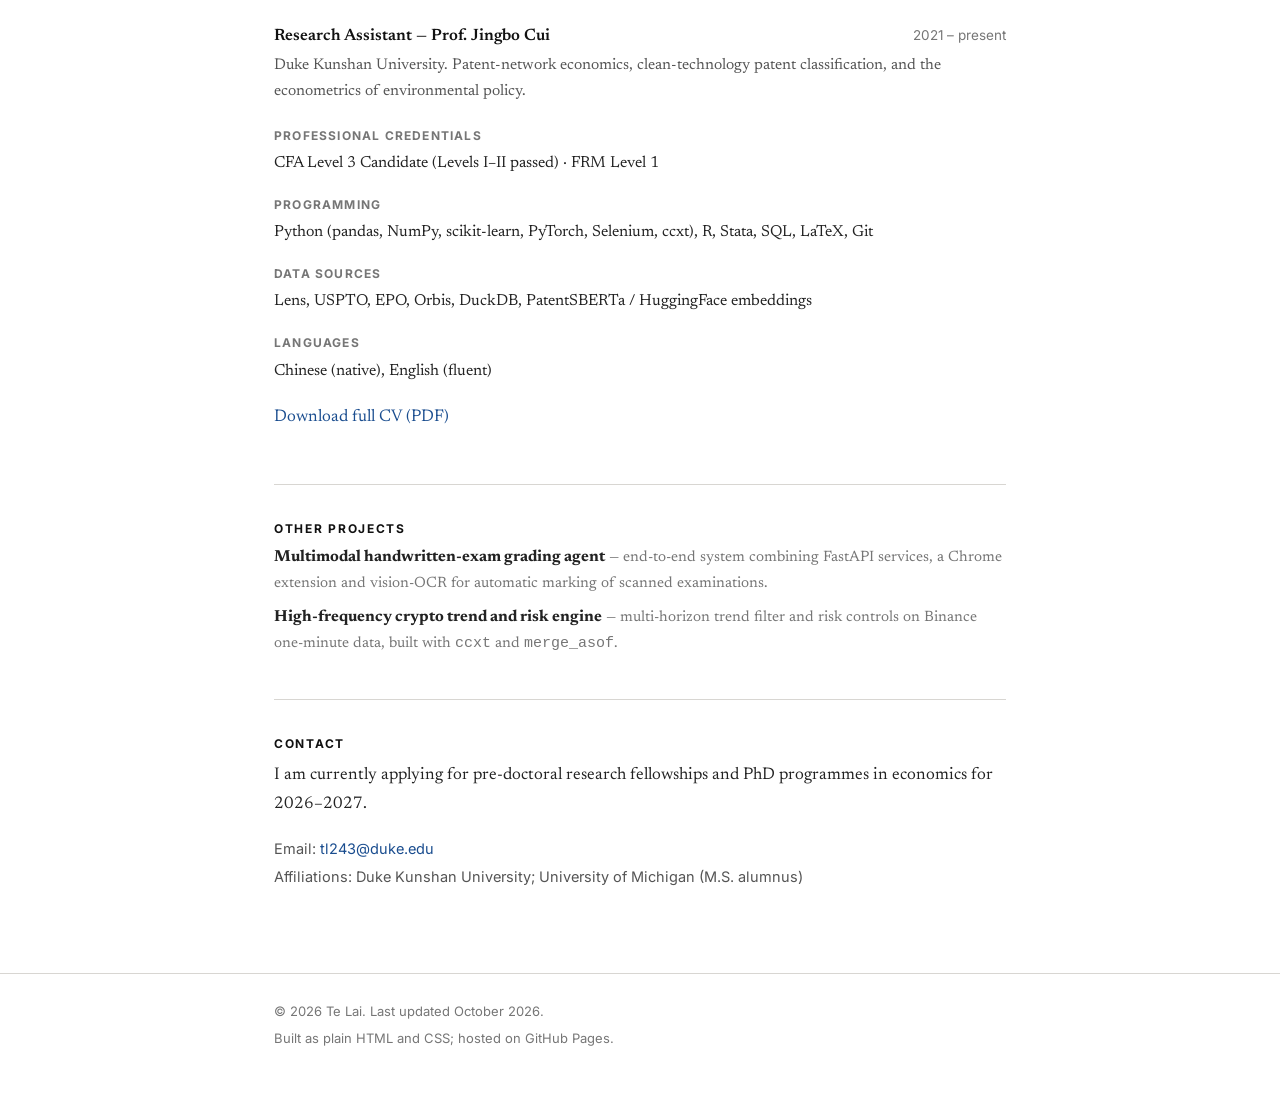
==== commit e147019d: "Remove the semantic-distance figure from the proposal gallery" ====
--- a/index.html
+++ b/index.html
@@ -205,14 +205,6 @@
       </figure>
 
       <figure>
-        <div class="frame"><img src="assets/images/Fig2_semantic_distance_collapse.png" alt="PatentSBERTa semantic distance collapse" data-figure="fig2"></div>
-        <figcaption>
-          Descriptive evidence. 768-dimensional PatentSBERTa semantic distance
-          between chassis hardware and planning algorithms, 2008–2024.
-        </figcaption>
-      </figure>
-
-      <figure>
         <div class="frame"><img src="assets/images/Fig3_placebo_trajectory.png" alt="Placebo disentanglement" data-figure="fig3"></div>
         <figcaption>
           Descriptive evidence. High-coordination planning and control versus
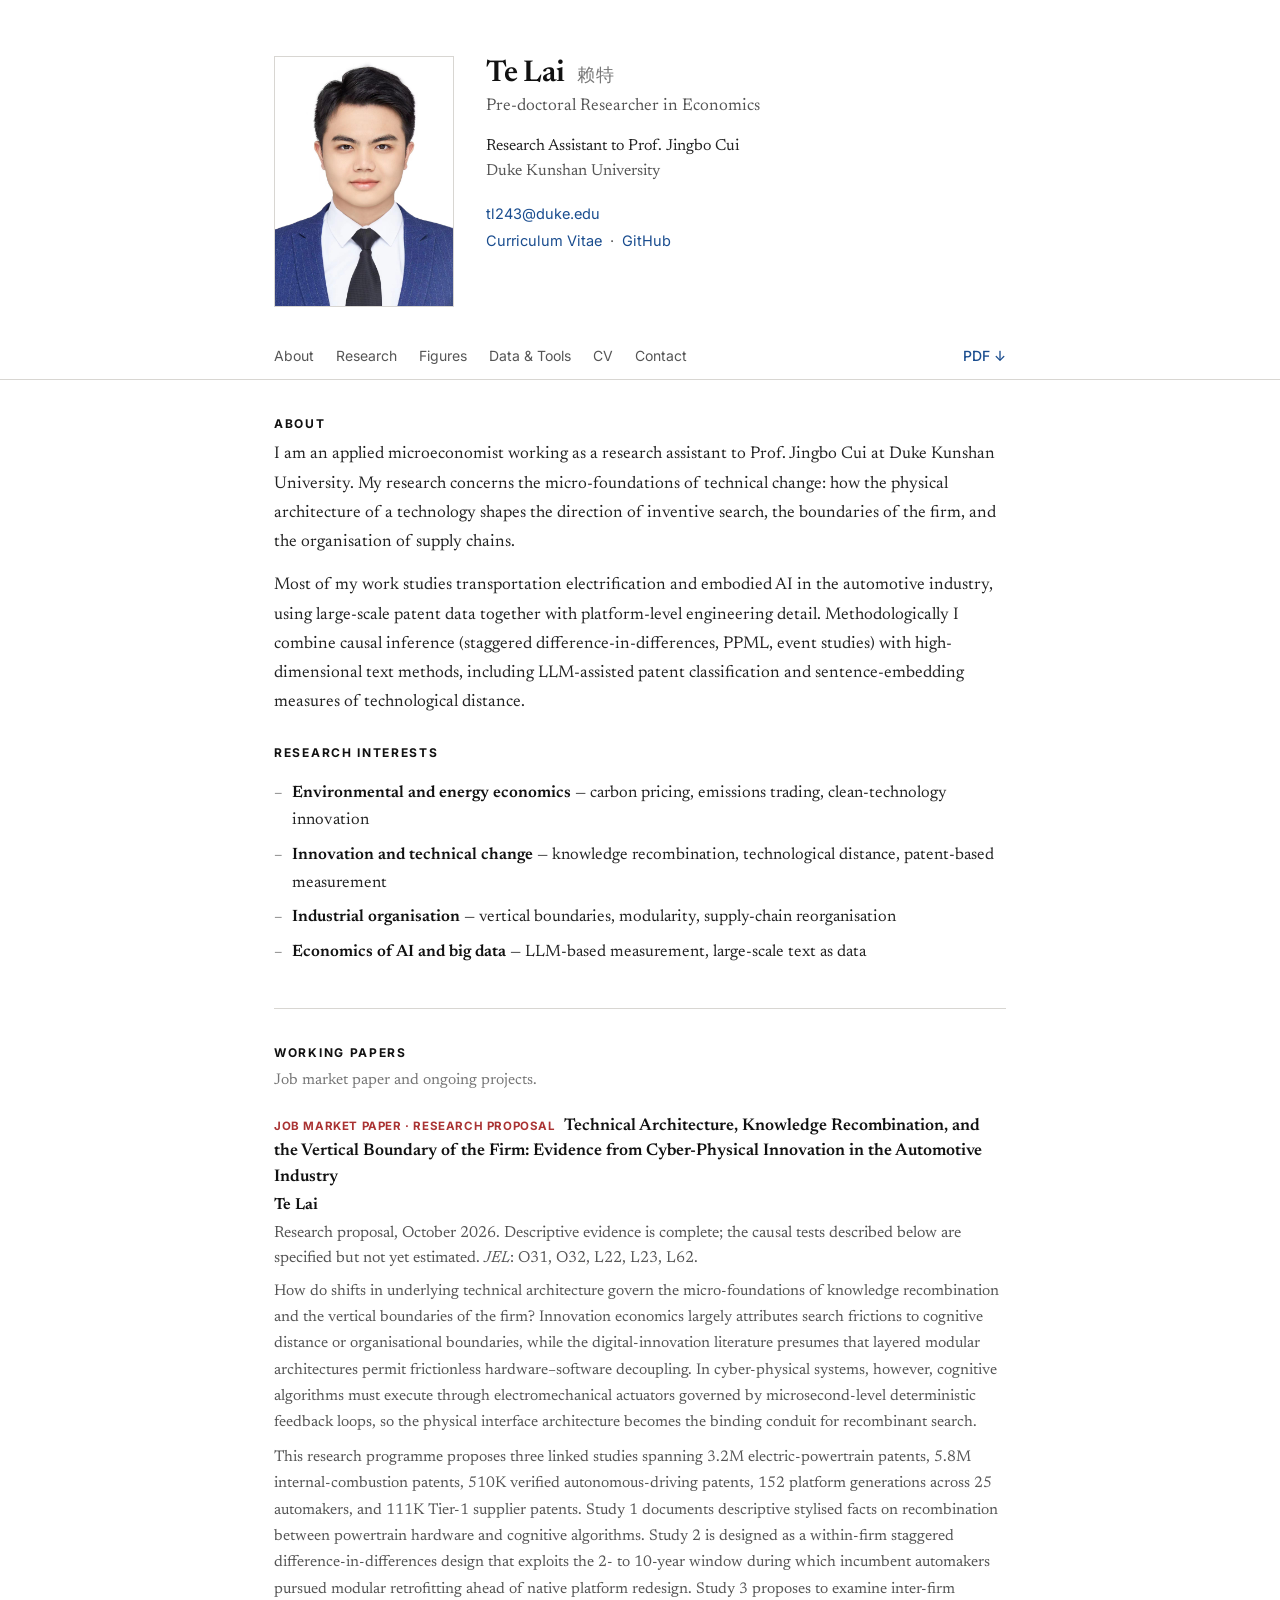
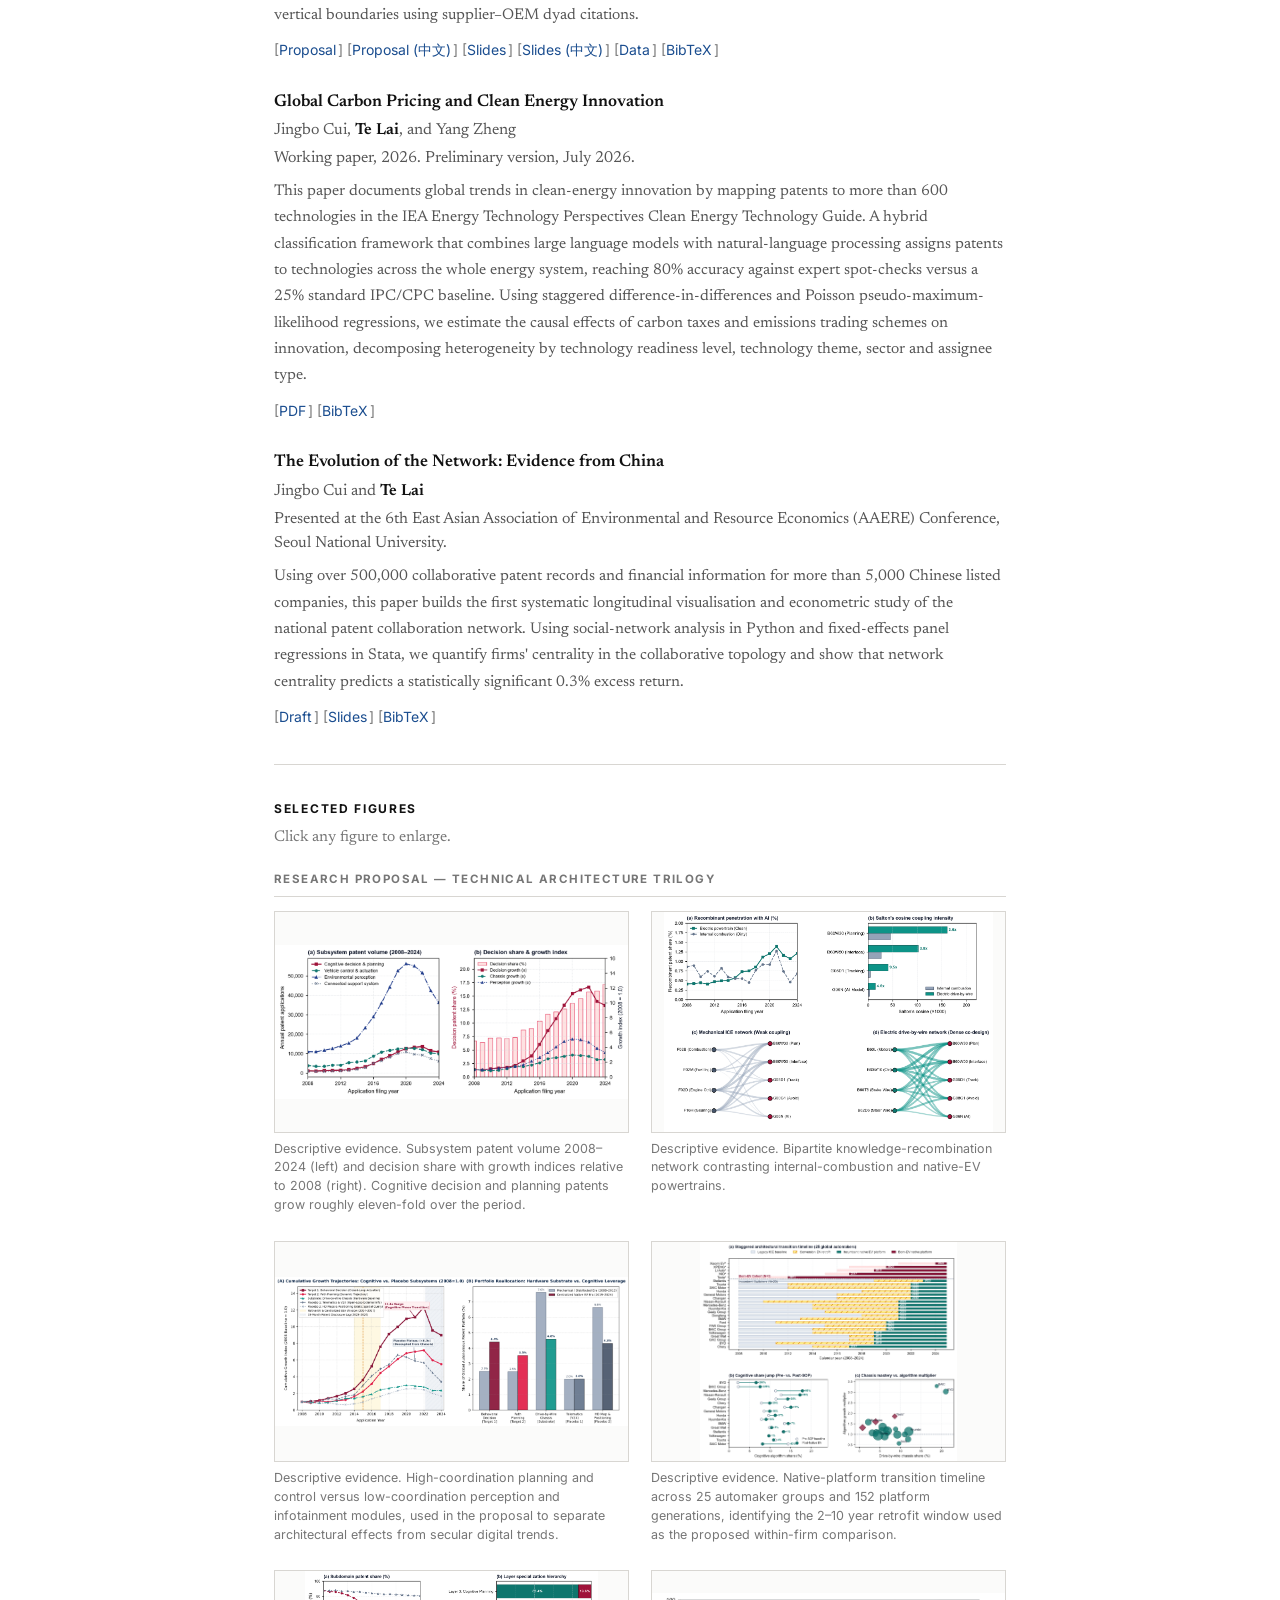
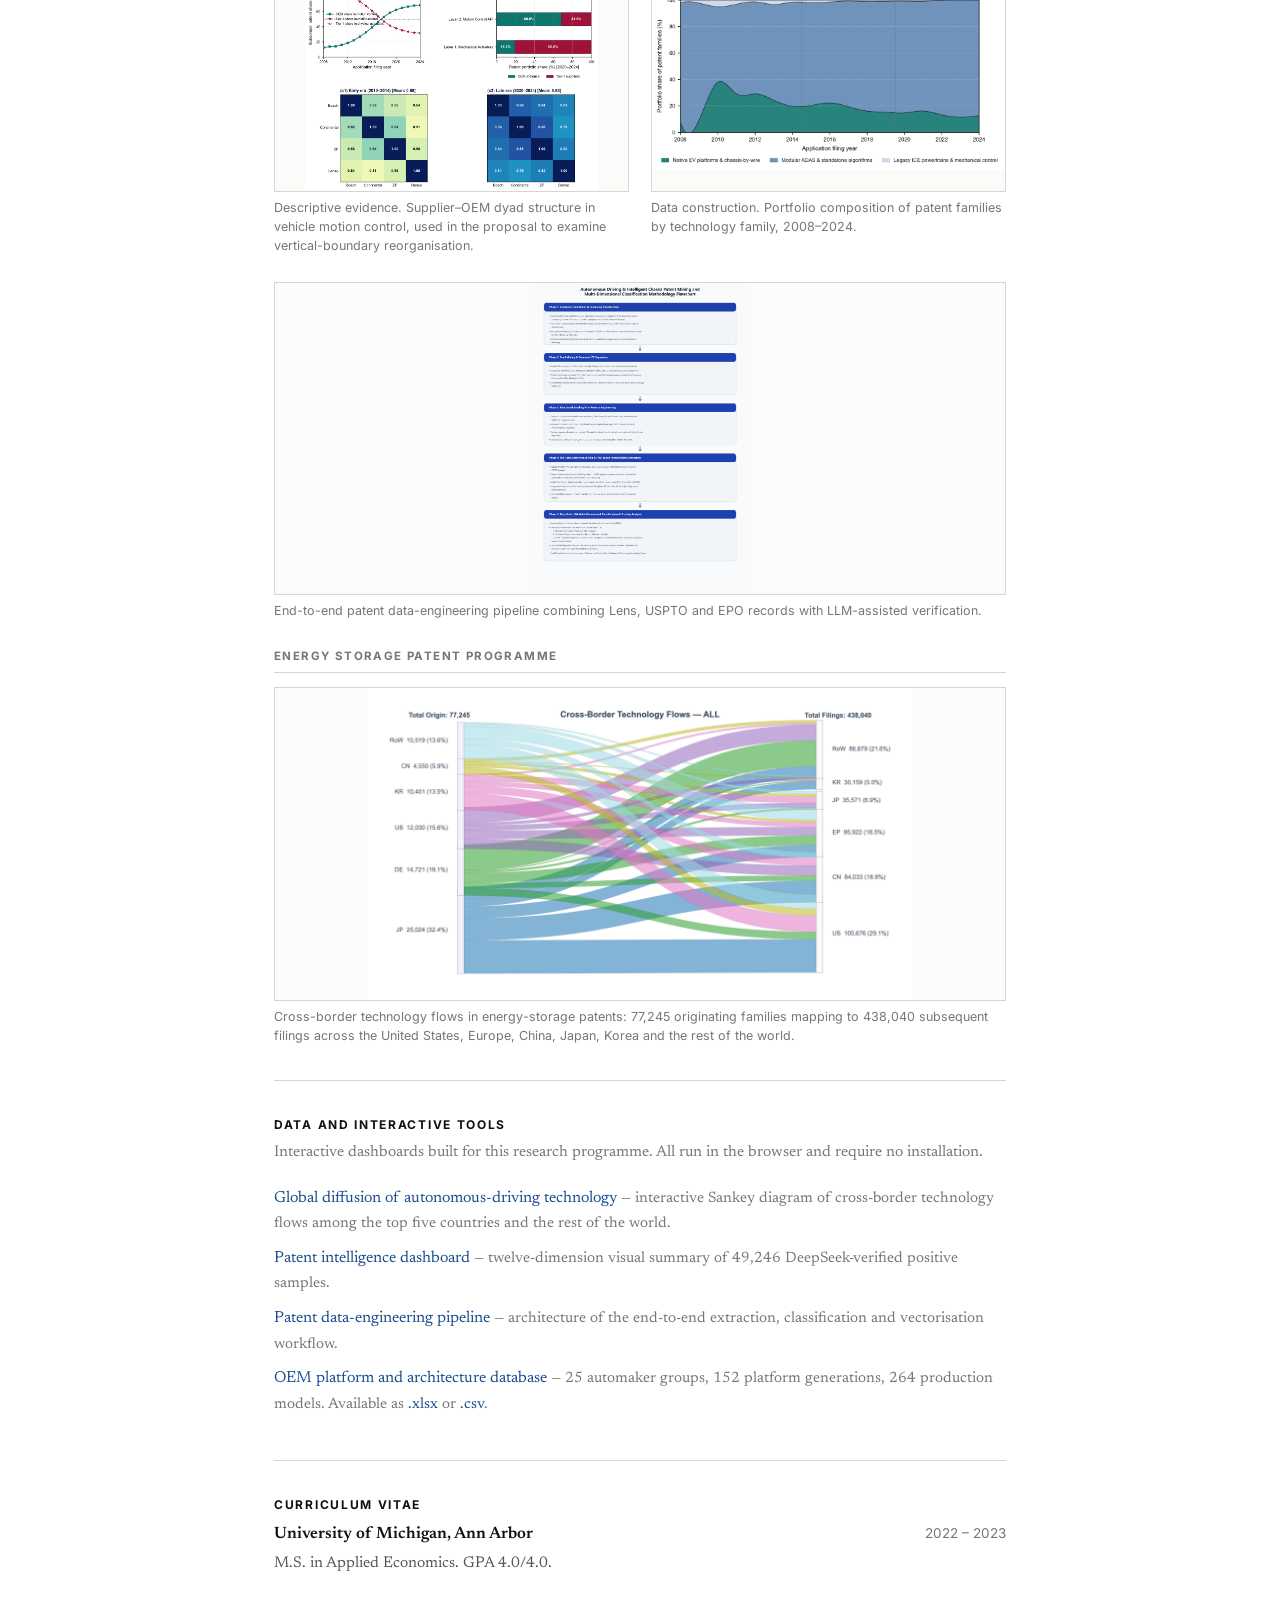
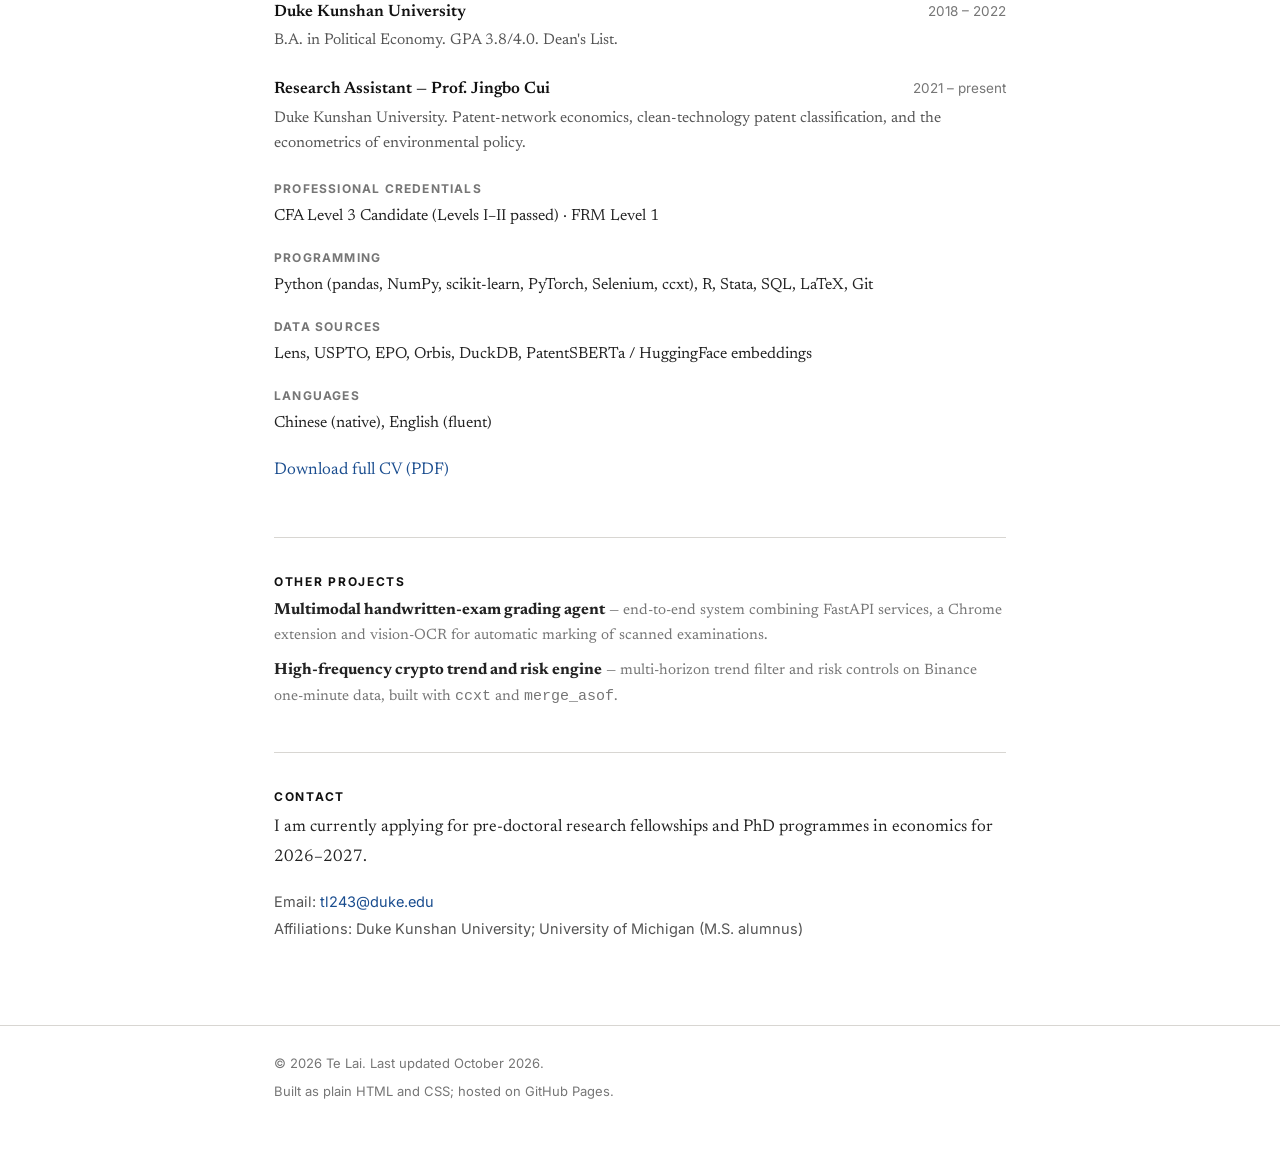
==== commit b0fd0d69: "Add the carbon pricing working paper PDF and align its abstract The paper now has a downloadable pre" ====
--- a/index.html
+++ b/index.html
@@ -140,19 +140,23 @@
     <div class="paper">
       <p class="paper-title">Global Carbon Pricing and Clean Energy Innovation</p>
       <p class="paper-authors">Jingbo Cui, <span class="self">Te Lai</span>, and Yang Zheng</p>
-      <p class="paper-venue">Working paper, 2026.</p>
+      <p class="paper-venue">Working paper, 2026. Preliminary version, July 2026.</p>
       <p class="paper-abstract">
-        This project evaluates the effects of carbon taxes and emissions trading
-        schemes on clean-energy innovation. We map over five million granted patents
-        (1990–2022) to more than 600 technologies in the IEA Clean Energy Technology
-        Guide using a multi-model consensus pipeline built on large language models,
-        reaching 80% classification accuracy against expert spot-checks versus a 25%
-        standard IPC/CPC baseline. The empirical strategy uses staggered
-        difference-in-differences and Poisson pseudo-maximum-likelihood regressions to
-        isolate policy-induced innovation responses while addressing cohort
-        heterogeneity.
-      </p>
-      <p class="paper-links">[<a href="#" data-bibtex="bib_carbon">BibTeX</a>]</p>
+        This paper documents global trends in clean-energy innovation by mapping patents
+        to more than 600 technologies in the IEA Energy Technology Perspectives Clean
+        Energy Technology Guide. A hybrid classification framework that combines large
+        language models with natural-language processing assigns patents to technologies
+        across the whole energy system, reaching 80% accuracy against expert
+        spot-checks versus a 25% standard IPC/CPC baseline. Using staggered
+        difference-in-differences and Poisson pseudo-maximum-likelihood regressions, we
+        estimate the causal effects of carbon taxes and emissions trading schemes on
+        innovation, decomposing heterogeneity by technology readiness level, technology
+        theme, sector and assignee type.
+      </p>
+      <p class="paper-links">
+        [<a href="assets/docs/IEA_CTP_carbon_pricing.pdf" target="_blank" rel="noopener">PDF</a>]
+        [<a href="#" data-bibtex="bib_carbon">BibTeX</a>]
+      </p>
     </div>
 
     <div class="paper">
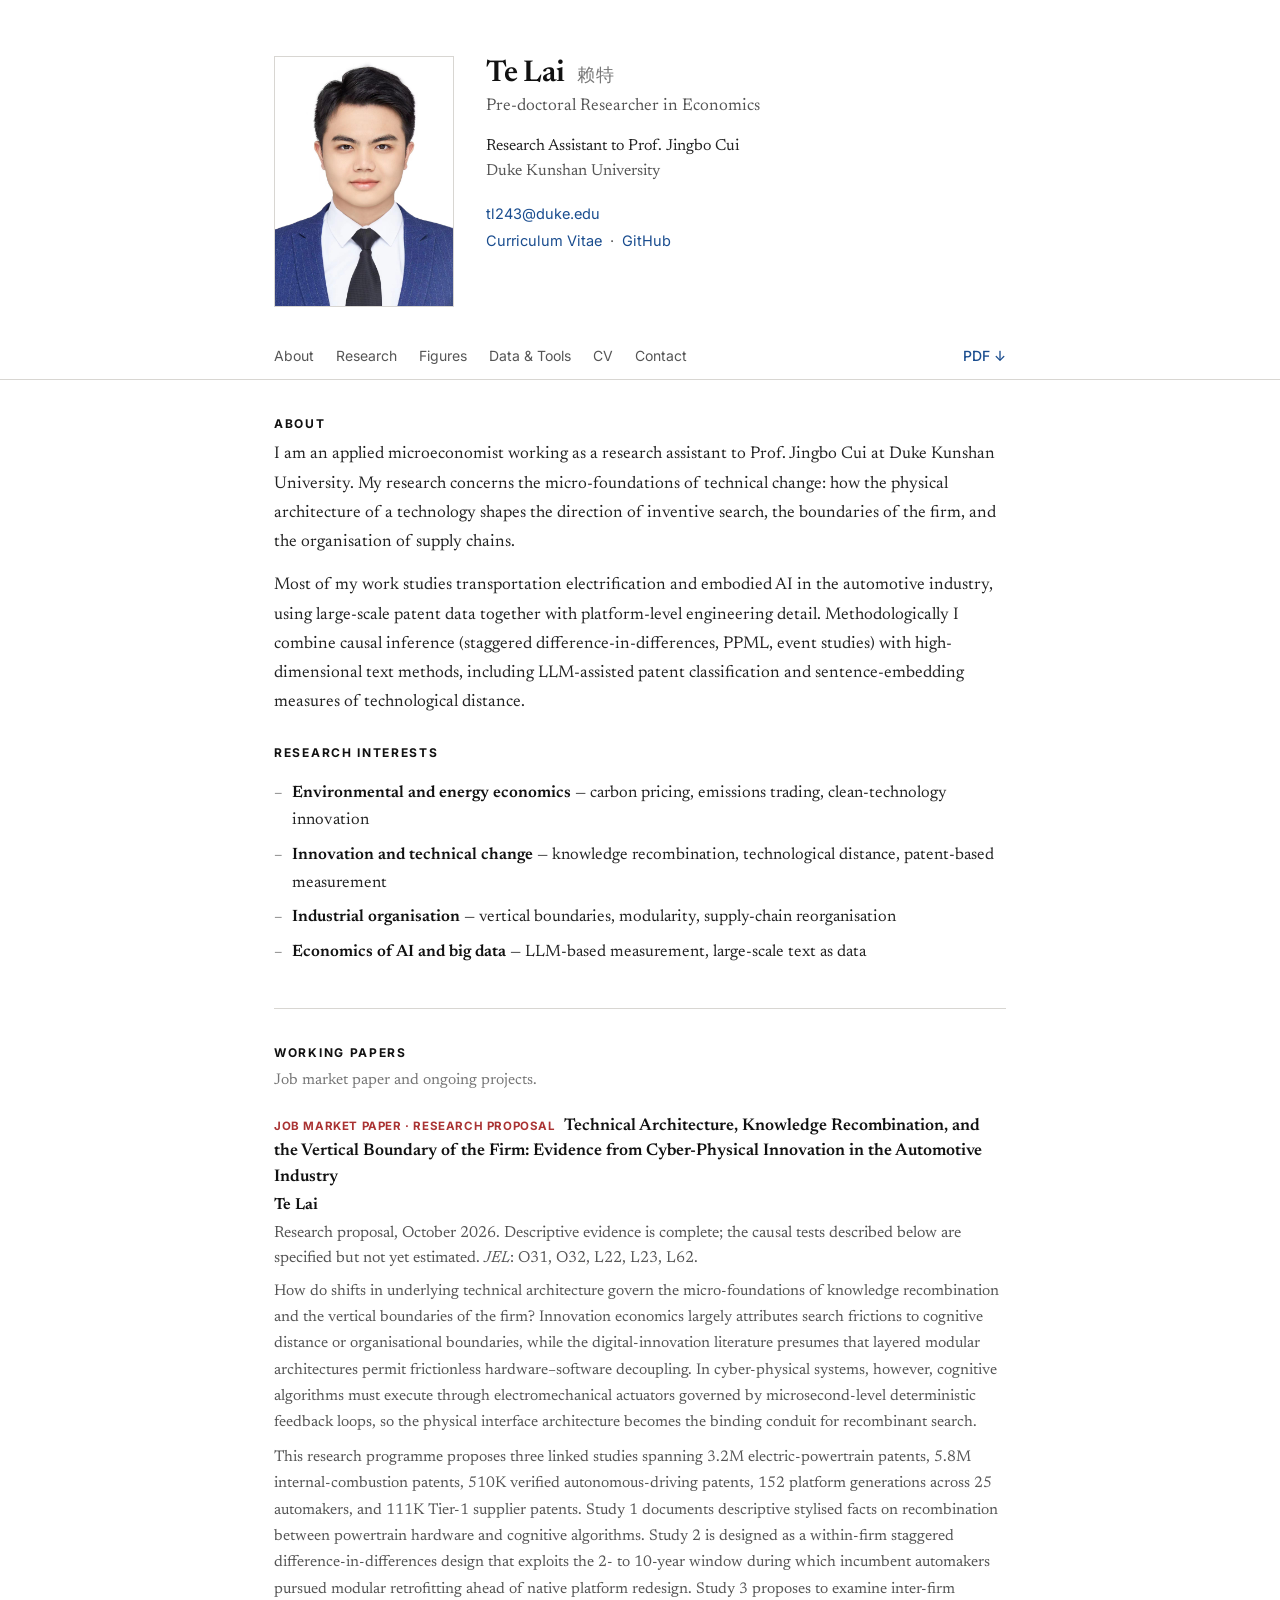
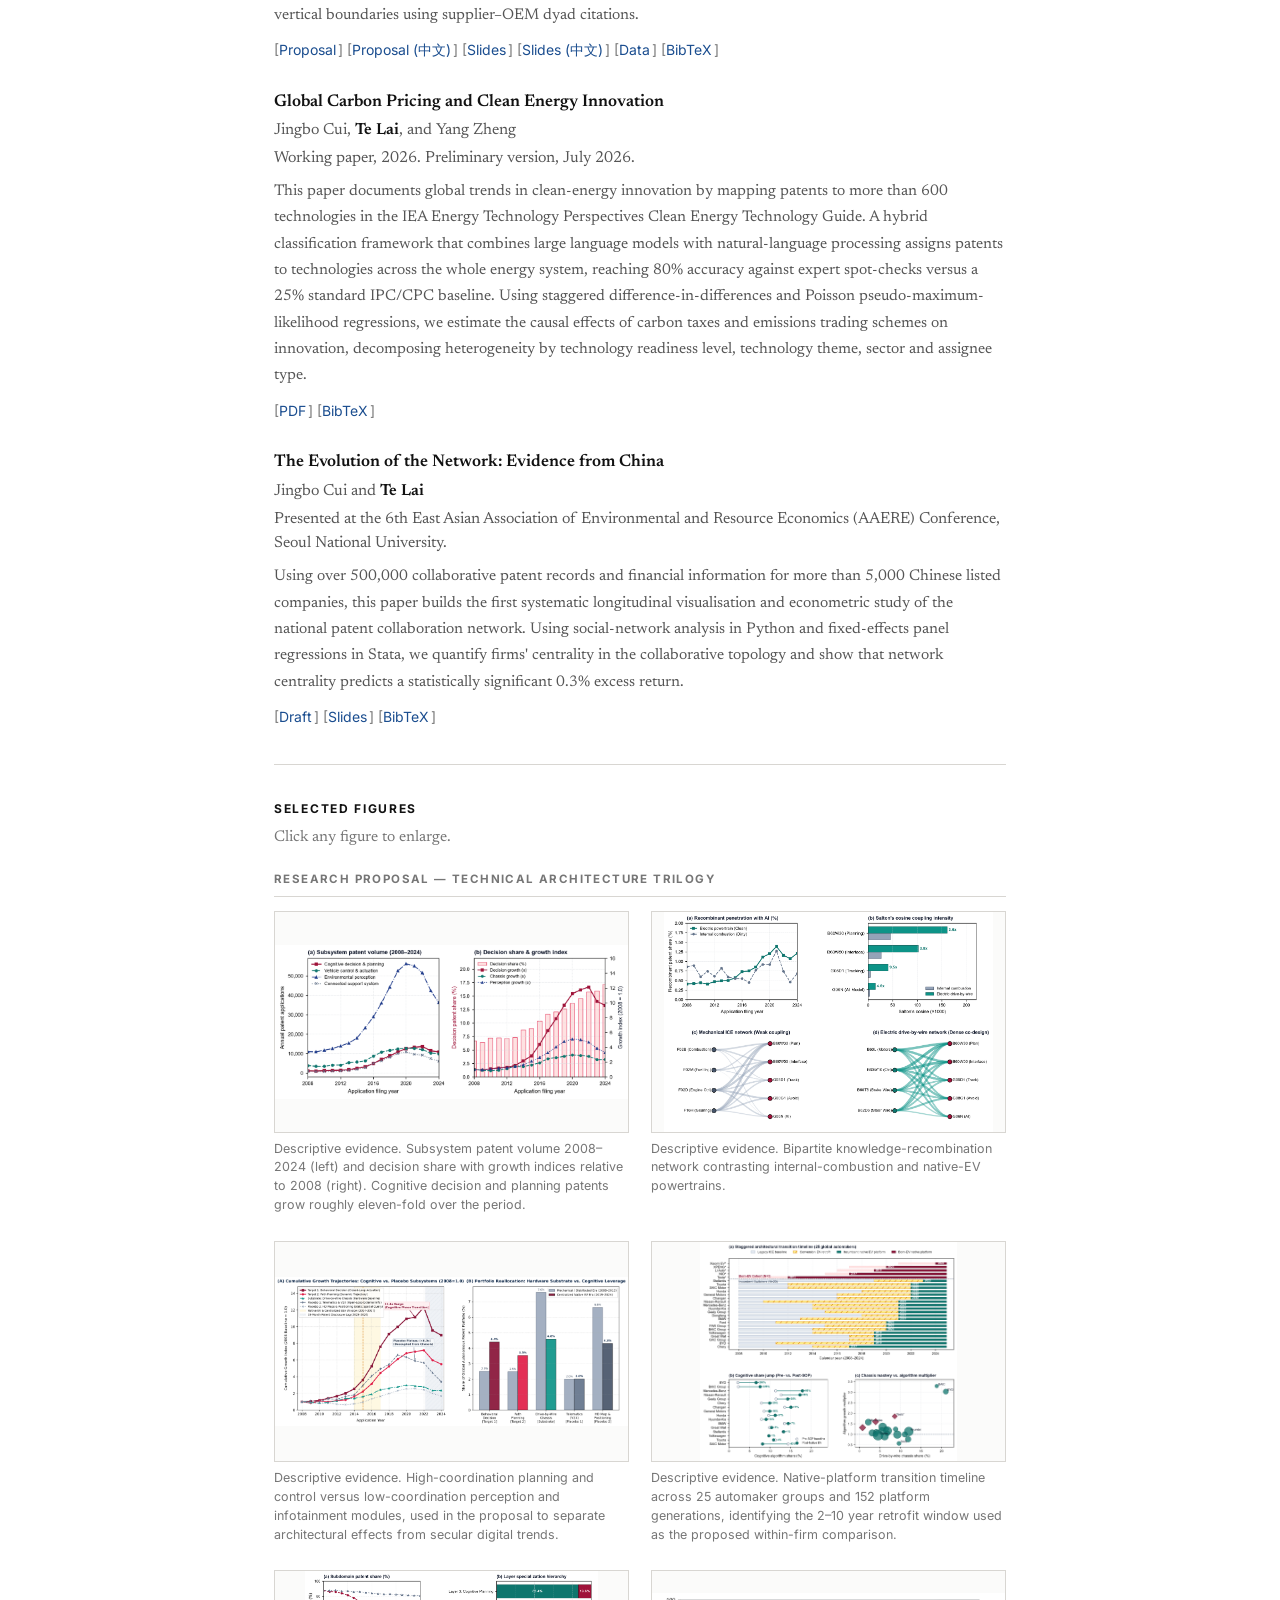
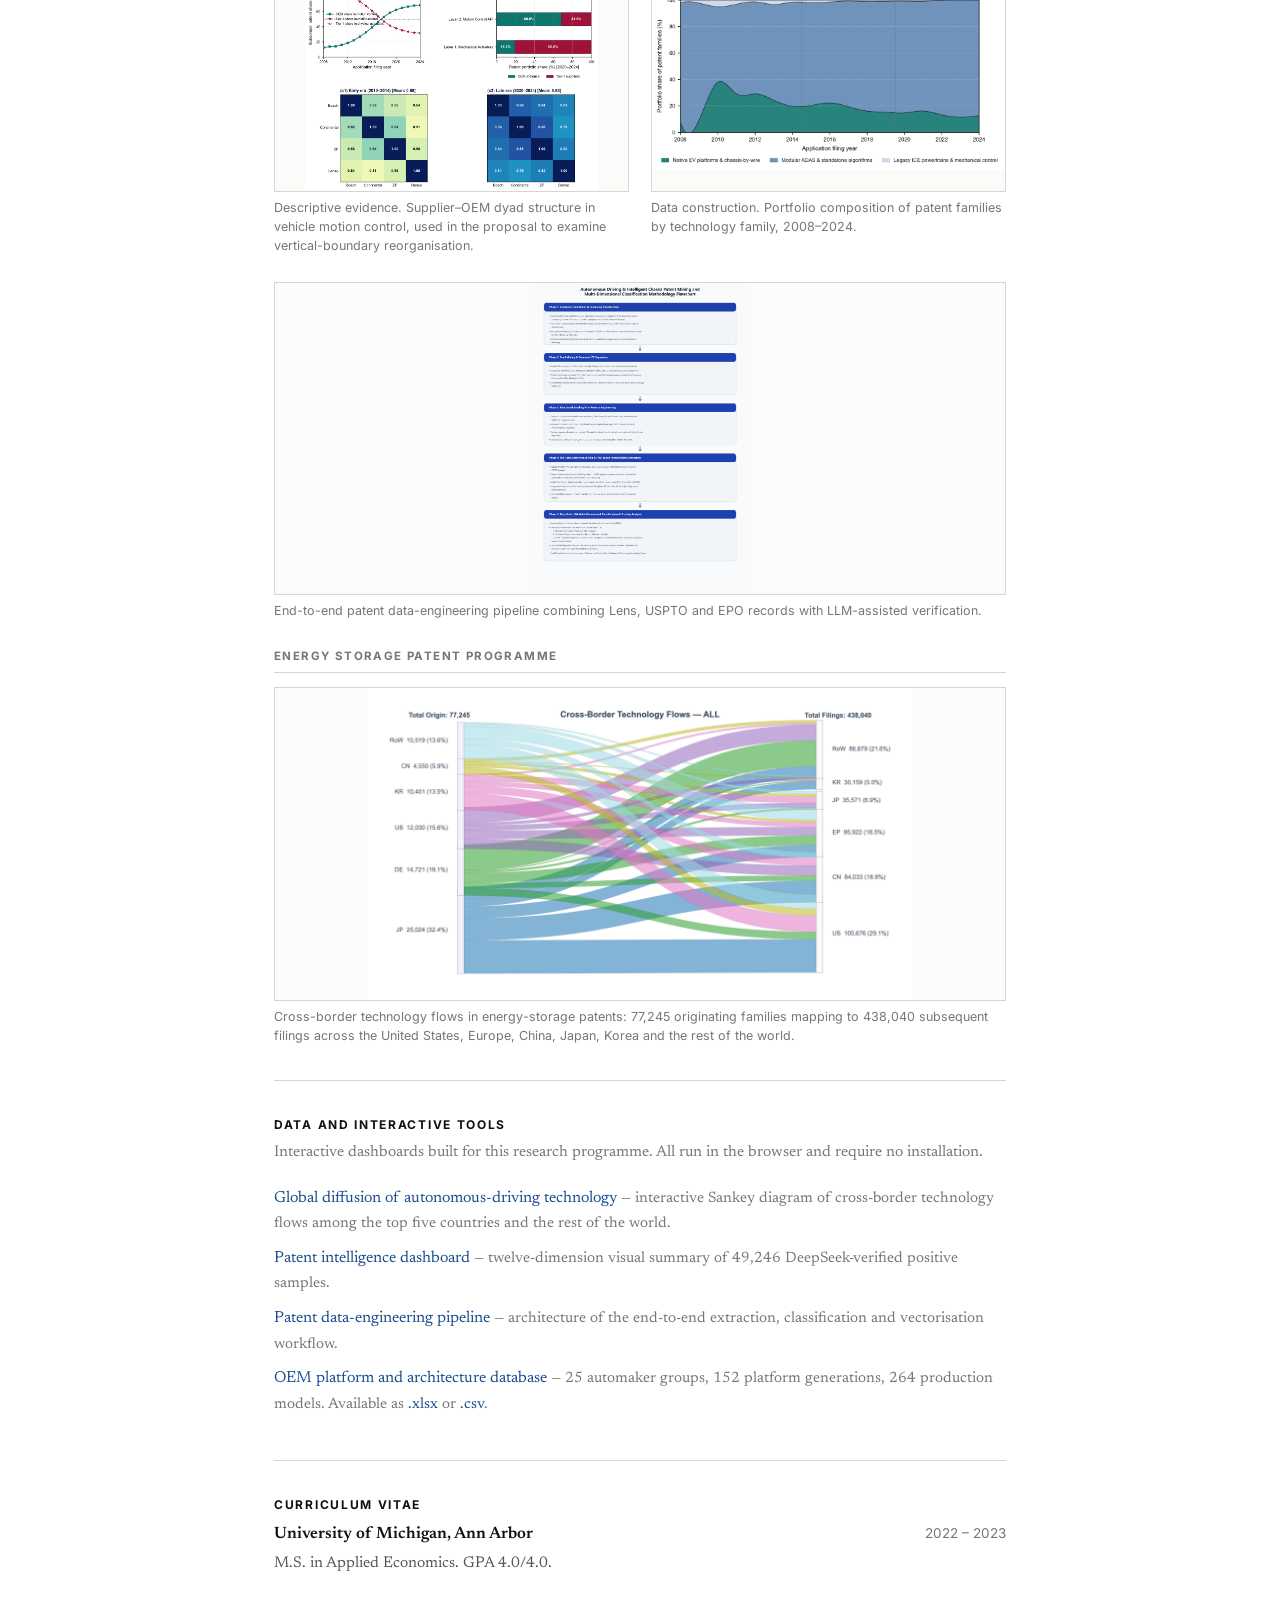
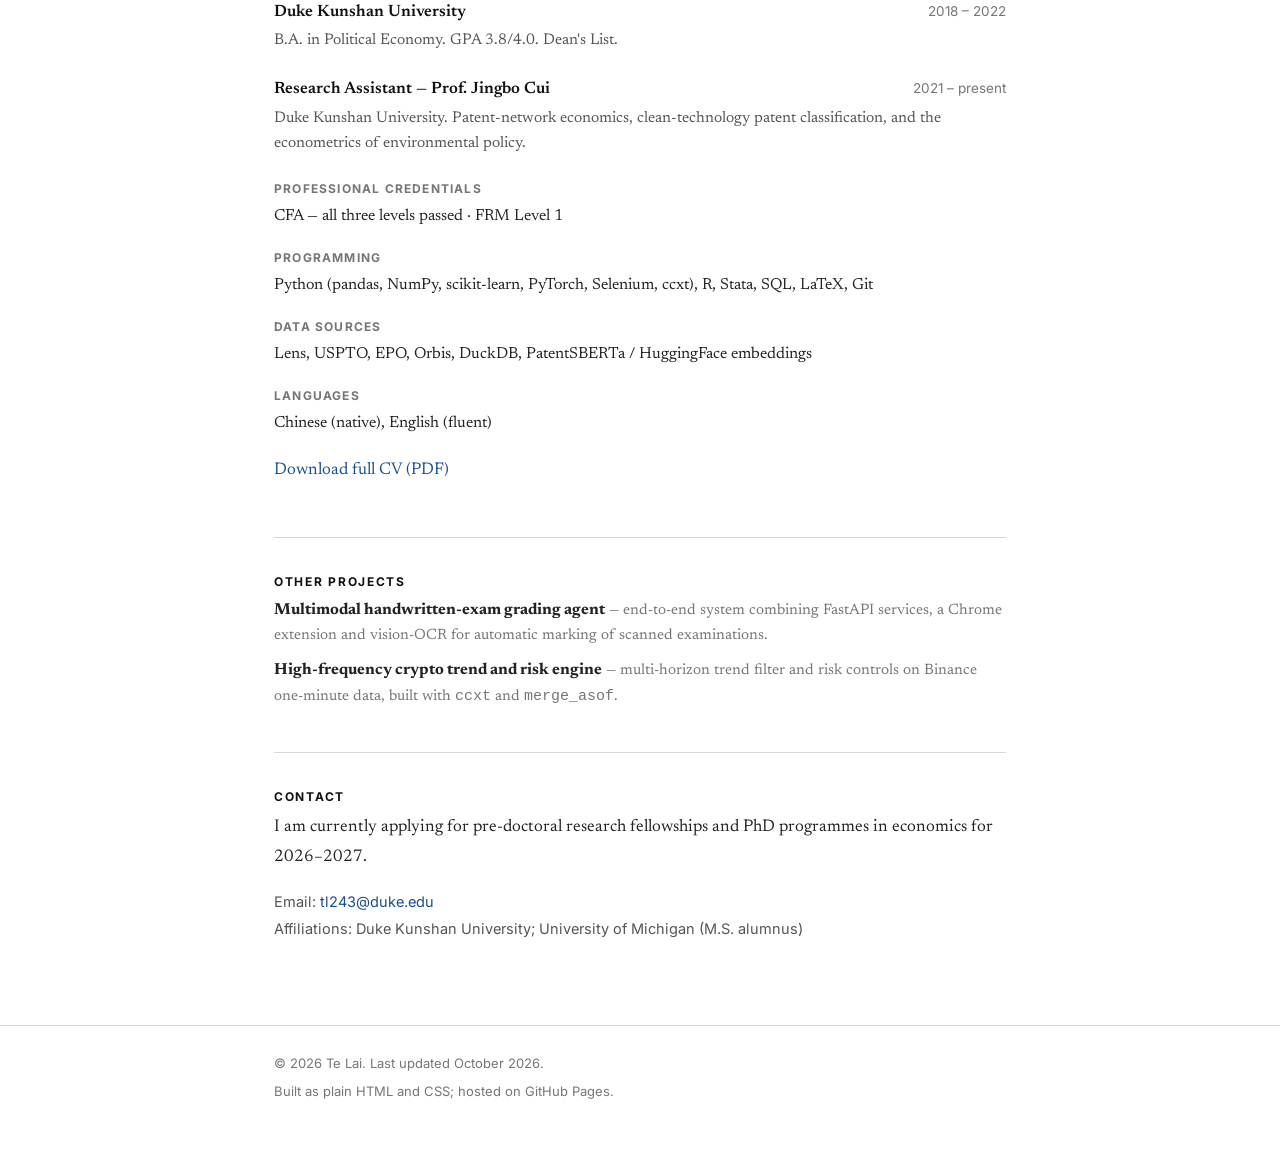
==== commit e97f1e81: "Update CFA status: all three levels passed Previously listed as 'CFA Level 3 Candidate (Levels I-II " ====
--- a/index.html
+++ b/index.html
@@ -329,7 +329,7 @@
 
     <dl class="cv-list">
       <dt>Professional credentials</dt>
-      <dd>CFA Level 3 Candidate (Levels I–II passed) · FRM Level 1</dd>
+      <dd>CFA — all three levels passed · FRM Level 1</dd>
 
       <dt>Programming</dt>
       <dd>Python (pandas, NumPy, scikit-learn, PyTorch, Selenium, ccxt), R, Stata, SQL, LaTeX, Git</dd>
